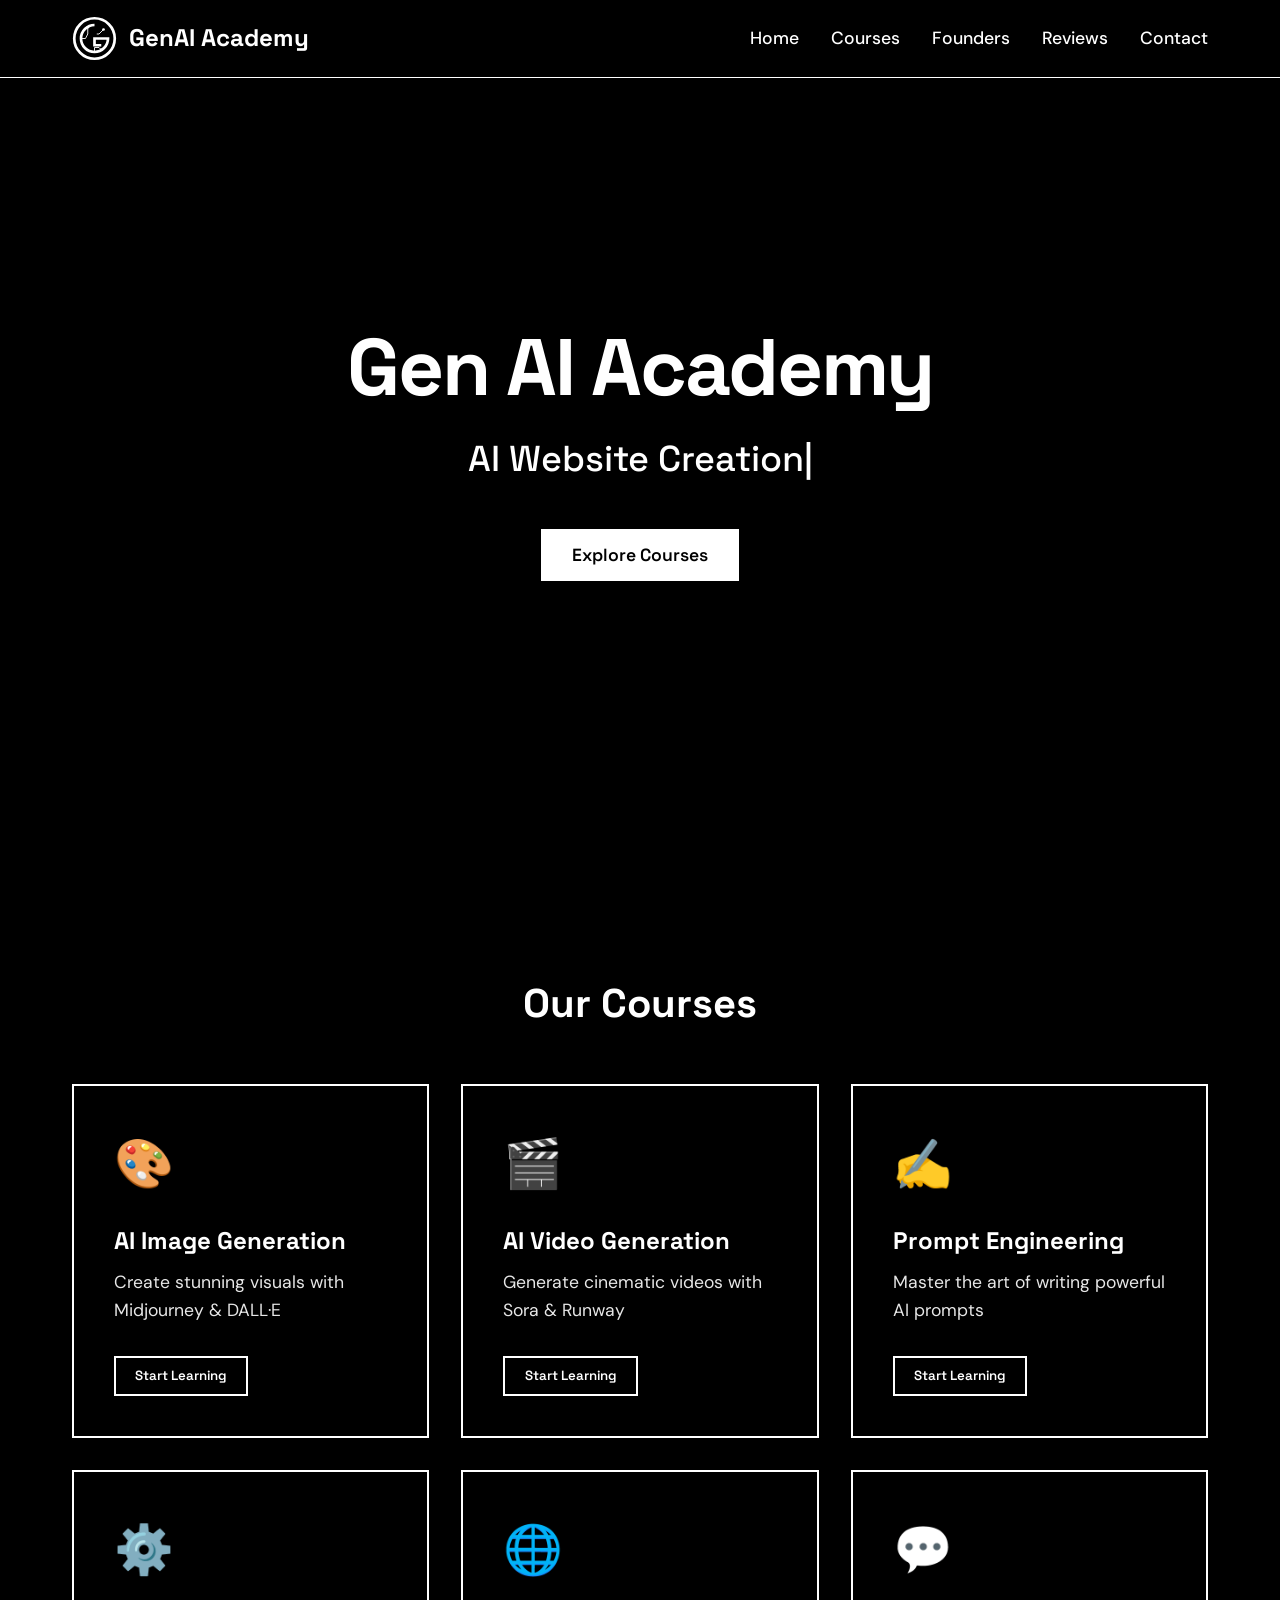
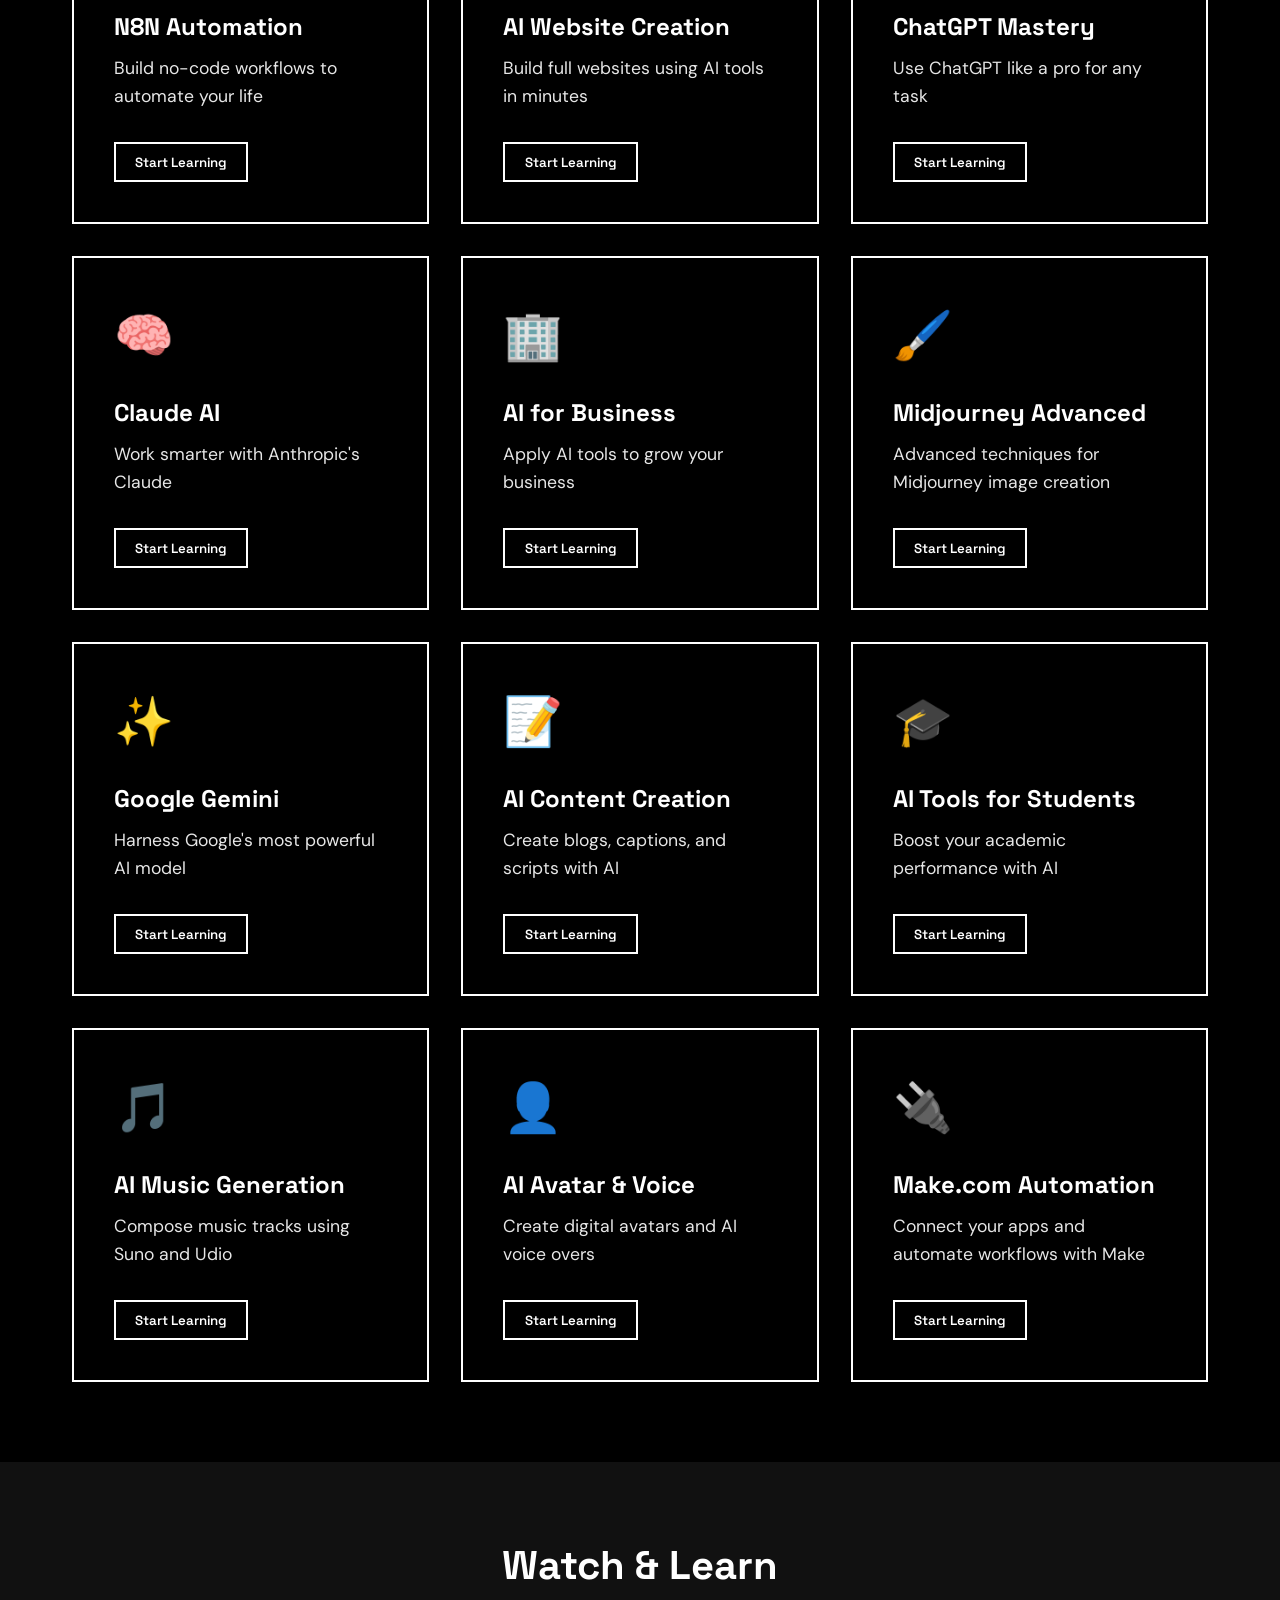
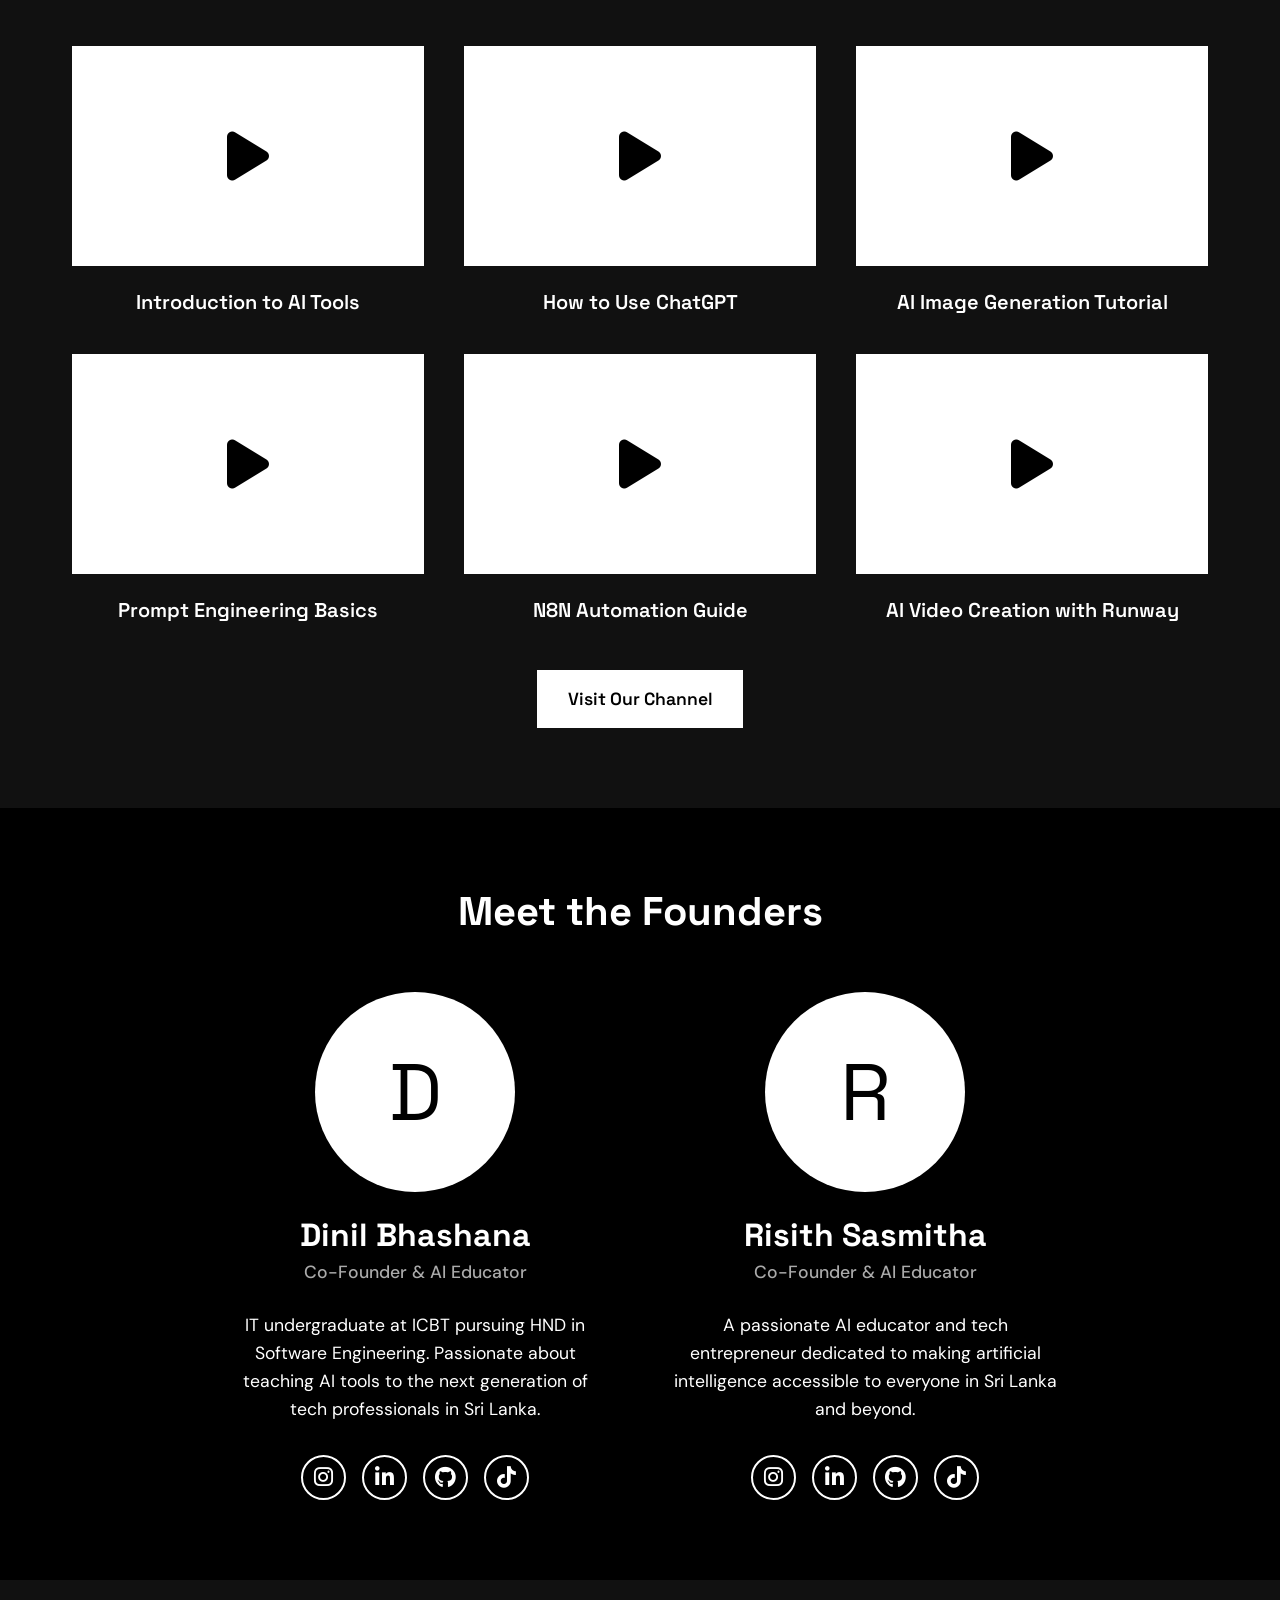
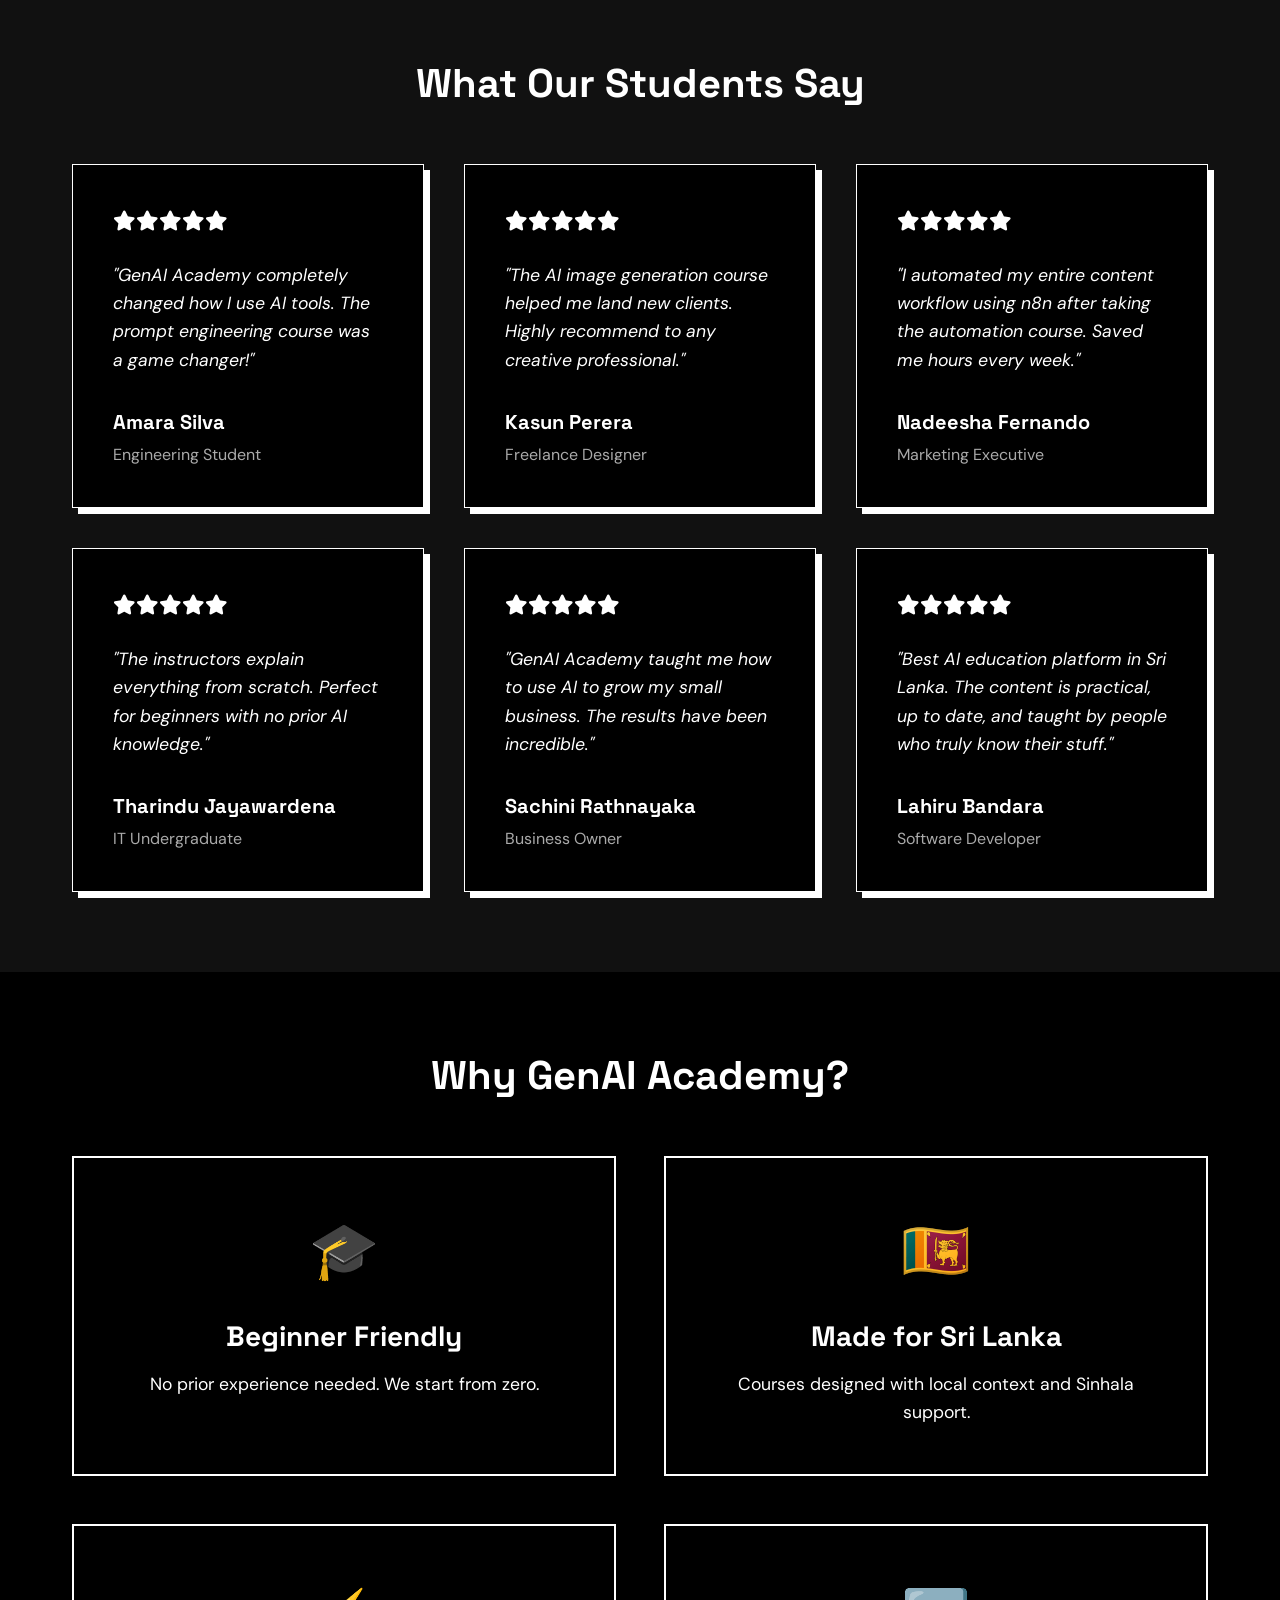
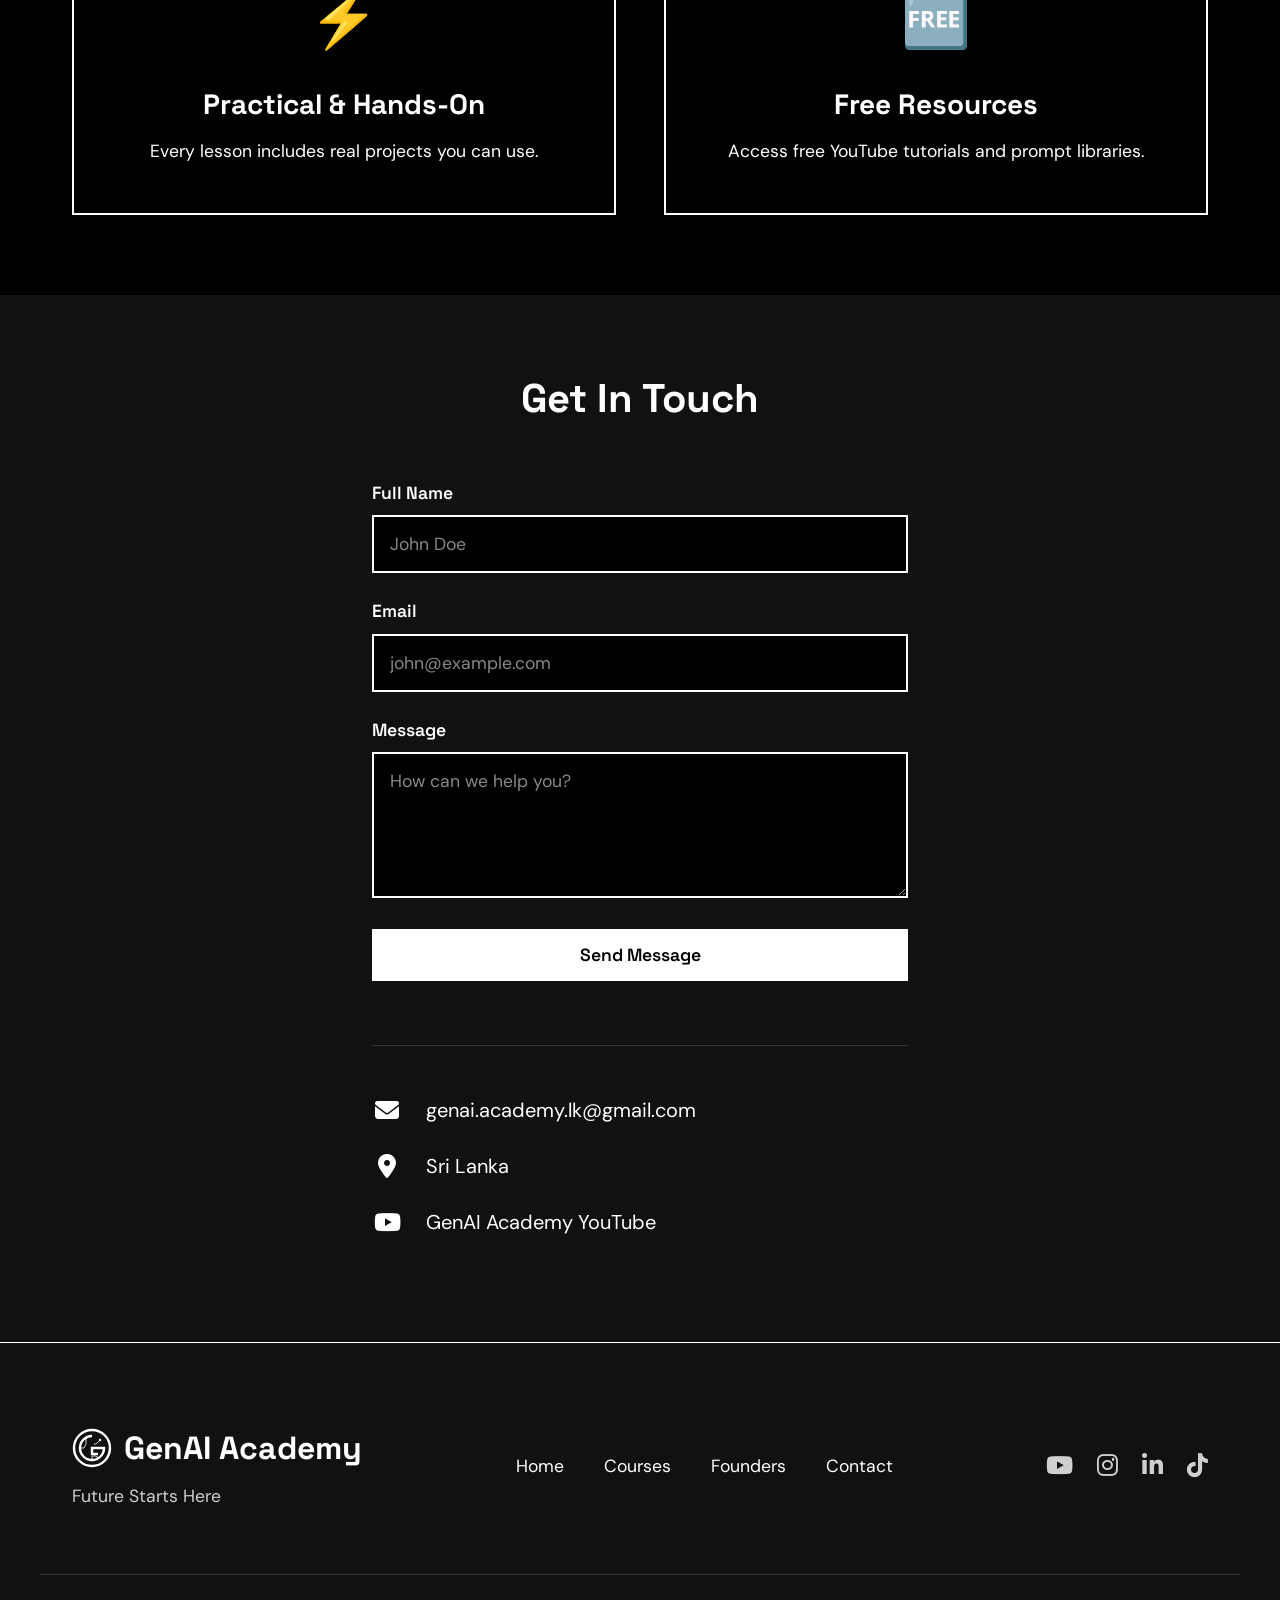
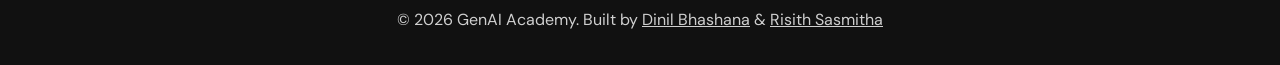
==== index.html @ d8a52e62 "Add files via upload" ====
<!DOCTYPE html>
<html lang="en">
<head>
    <meta charset="UTF-8">
    <meta name="viewport" content="width=device-width, initial-scale=1.0">
    <title>GenAI Academy | Future Starts Here</title>
    <meta name="description" content="Master AI tools, prompt engineering, and automations at GenAI Academy.">
    <!-- Google Fonts -->
    <link rel="preconnect" href="https://fonts.googleapis.com">
    <link rel="preconnect" href="https://fonts.gstatic.com" crossorigin>
    <link href="https://fonts.googleapis.com/css2?family=DM+Sans:wght@400;500;700&family=Space+Grotesk:wght@500;700&display=swap" rel="stylesheet">
    <!-- Font Awesome -->
    <link rel="stylesheet" href="https://cdnjs.cloudflare.com/ajax/libs/font-awesome/6.4.0/css/all.min.css">
    <!-- Custom CSS -->
    <link rel="stylesheet" href="style.css">
</head>
<body>

    <!-- NAVBAR -->
    <nav class="navbar" id="navbar">
        <div class="nav-container">
            <a href="#" class="logo">
                <svg viewBox="0 0 100 100" class="logo-svg" xmlns="http://www.w3.org/2000/svg">
                    <circle cx="50" cy="50" r="45" fill="none" stroke="#fff" stroke-width="6"/>
                    <path d="M 50 20 A 30 30 0 1 0 80 50 H 50 V 65 H 65" fill="none" stroke="#fff" stroke-width="6"/>
                    <!-- Circuit lines -->
                    <path d="M 20 50 L 30 50 L 35 40 V 25" fill="none" stroke="#fff" stroke-width="2"/>
                    <circle cx="35" cy="25" r="3" fill="#fff"/>
                    <path d="M 50 80 V 70 L 60 70 L 65 75" fill="none" stroke="#fff" stroke-width="2"/>
                    <circle cx="65" cy="75" r="3" fill="#fff"/>
                    <path d="M 70 30 L 60 40 H 55" fill="none" stroke="#fff" stroke-width="2"/>
                    <circle cx="70" cy="30" r="3" fill="#fff"/>
                </svg>
                <div class="logo-text">GenAI Academy</div>
            </a>
            <ul class="nav-links">
                <li><a href="#home">Home</a></li>
                <li><a href="#courses">Courses</a></li>
                <li><a href="#founders">Founders</a></li>
                <li><a href="#reviews">Reviews</a></li>
                <li><a href="#contact">Contact</a></li>
            </ul>
            <div class="mobile-menu-btn">
                <i class="fas fa-bars"></i>
            </div>
        </div>
    </nav>

    <!-- HERO SECTION -->
    <section class="hero fade-in-section" id="home">
        <div class="hero-content">
            <h1 class="hero-title">Gen AI Academy</h1>
            <div class="typewriter-container">
                <span id="typewriter" class="typewriter"></span><span class="cursor">|</span>
            </div>
            <button class="btn btn-primary" onclick="document.getElementById('courses').scrollIntoView({behavior: 'smooth'})">Explore Courses</button>
        </div>
    </section>

    <!-- COURSES SECTION -->
    <section class="courses py-16 fade-in-section" id="courses">
        <div class="container">
            <h2 class="section-title">Our Courses</h2>
            <div class="course-grid">
                <!-- 15 course cards -->
                <div class="card course-card">
                    <div class="card-icon">🎨</div>
                    <h3>AI Image Generation</h3>
                    <p>Create stunning visuals with Midjourney & DALL·E</p>
                    <button class="btn-outline">Start Learning</button>
                </div>
                <div class="card course-card">
                    <div class="card-icon">🎬</div>
                    <h3>AI Video Generation</h3>
                    <p>Generate cinematic videos with Sora & Runway</p>
                    <button class="btn-outline">Start Learning</button>
                </div>
                <div class="card course-card">
                    <div class="card-icon">✍️</div>
                    <h3>Prompt Engineering</h3>
                    <p>Master the art of writing powerful AI prompts</p>
                    <button class="btn-outline">Start Learning</button>
                </div>
                <div class="card course-card">
                    <div class="card-icon">⚙️</div>
                    <h3>N8N Automation</h3>
                    <p>Build no-code workflows to automate your life</p>
                    <button class="btn-outline">Start Learning</button>
                </div>
                <div class="card course-card">
                    <div class="card-icon">🌐</div>
                    <h3>AI Website Creation</h3>
                    <p>Build full websites using AI tools in minutes</p>
                    <button class="btn-outline">Start Learning</button>
                </div>
                <div class="card course-card">
                    <div class="card-icon">💬</div>
                    <h3>ChatGPT Mastery</h3>
                    <p>Use ChatGPT like a pro for any task</p>
                    <button class="btn-outline">Start Learning</button>
                </div>
                <div class="card course-card">
                    <div class="card-icon">🧠</div>
                    <h3>Claude AI</h3>
                    <p>Work smarter with Anthropic's Claude</p>
                    <button class="btn-outline">Start Learning</button>
                </div>
                <div class="card course-card">
                    <div class="card-icon">🏢</div>
                    <h3>AI for Business</h3>
                    <p>Apply AI tools to grow your business</p>
                    <button class="btn-outline">Start Learning</button>
                </div>
                <div class="card course-card">
                    <div class="card-icon">🖌️</div>
                    <h3>Midjourney Advanced</h3>
                    <p>Advanced techniques for Midjourney image creation</p>
                    <button class="btn-outline">Start Learning</button>
                </div>
                <div class="card course-card">
                    <div class="card-icon">✨</div>
                    <h3>Google Gemini</h3>
                    <p>Harness Google's most powerful AI model</p>
                    <button class="btn-outline">Start Learning</button>
                </div>
                <div class="card course-card">
                    <div class="card-icon">📝</div>
                    <h3>AI Content Creation</h3>
                    <p>Create blogs, captions, and scripts with AI</p>
                    <button class="btn-outline">Start Learning</button>
                </div>
                <div class="card course-card">
                    <div class="card-icon">🎓</div>
                    <h3>AI Tools for Students</h3>
                    <p>Boost your academic performance with AI</p>
                    <button class="btn-outline">Start Learning</button>
                </div>
                <div class="card course-card">
                    <div class="card-icon">🎵</div>
                    <h3>AI Music Generation</h3>
                    <p>Compose music tracks using Suno and Udio</p>
                    <button class="btn-outline">Start Learning</button>
                </div>
                <div class="card course-card">
                    <div class="card-icon">👤</div>
                    <h3>AI Avatar & Voice</h3>
                    <p>Create digital avatars and AI voice overs</p>
                    <button class="btn-outline">Start Learning</button>
                </div>
                <div class="card course-card">
                    <div class="card-icon">🔌</div>
                    <h3>Make.com Automation</h3>
                    <p>Connect your apps and automate workflows with Make</p>
                    <button class="btn-outline">Start Learning</button>
                </div>
            </div>
        </div>
    </section>

    <!-- YOUTUBE SECTION -->
    <section class="videos py-16 bg-light fade-in-section" id="videos">
        <div class="container">
            <h2 class="section-title">Watch & Learn</h2>
            <div class="video-grid">
                <a href="https://www.youtube.com/@GenAIAcademy-q7e" target="_blank" class="video-card">
                    <div class="video-thumbnail">
                        <i class="fa-solid fa-play"></i>
                    </div>
                    <h4>Introduction to AI Tools</h4>
                </a>
                <a href="https://www.youtube.com/@GenAIAcademy-q7e" target="_blank" class="video-card">
                    <div class="video-thumbnail">
                        <i class="fa-solid fa-play"></i>
                    </div>
                    <h4>How to Use ChatGPT</h4>
                </a>
                <a href="https://www.youtube.com/@GenAIAcademy-q7e" target="_blank" class="video-card">
                    <div class="video-thumbnail">
                        <i class="fa-solid fa-play"></i>
                    </div>
                    <h4>AI Image Generation Tutorial</h4>
                </a>
                <a href="https://www.youtube.com/@GenAIAcademy-q7e" target="_blank" class="video-card">
                    <div class="video-thumbnail">
                        <i class="fa-solid fa-play"></i>
                    </div>
                    <h4>Prompt Engineering Basics</h4>
                </a>
                <a href="https://www.youtube.com/@GenAIAcademy-q7e" target="_blank" class="video-card">
                    <div class="video-thumbnail">
                        <i class="fa-solid fa-play"></i>
                    </div>
                    <h4>N8N Automation Guide</h4>
                </a>
                <a href="https://www.youtube.com/@GenAIAcademy-q7e" target="_blank" class="video-card">
                    <div class="video-thumbnail">
                        <i class="fa-solid fa-play"></i>
                    </div>
                    <h4>AI Video Creation with Runway</h4>
                </a>
            </div>
            <div class="text-center mt-12">
                <a href="https://www.youtube.com/@GenAIAcademy-q7e" target="_blank" class="btn btn-primary">Visit Our Channel</a>
            </div>
        </div>
    </section>

    <!-- FOUNDERS SECTION -->
    <section class="founders py-16 fade-in-section" id="founders">
        <div class="container founders-container">
            <h2 class="section-title">Meet the Founders</h2>
            <div class="founders-grid">
                <!-- Founder 1 -->
                <div class="founder-card">
                    <div class="founder-photo">D</div>
                    <h3 class="founder-name">Dinil Bhashana</h3>
                    <div class="founder-role">Co-Founder & AI Educator</div>
                    <p class="founder-bio">IT undergraduate at ICBT pursuing HND in Software Engineering. Passionate about teaching AI tools to the next generation of tech professionals in Sri Lanka.</p>
                    <div class="social-links">
                        <a href="https://www.instagram.com/" target="_blank"><i class="fab fa-instagram"></i></a>
                        <a href="https://www.linkedin.com/in/dinil-bhashana/" target="_blank"><i class="fab fa-linkedin-in"></i></a>
                        <a href="https://github.com/dinil2" target="_blank"><i class="fab fa-github"></i></a>
                        <a href="https://www.tiktok.com/" target="_blank"><i class="fab fa-tiktok"></i></a>
                    </div>
                </div>
                <!-- Founder 2 -->
                <div class="founder-card">
                    <div class="founder-photo">R</div>
                    <h3 class="founder-name">Risith Sasmitha</h3>
                    <div class="founder-role">Co-Founder & AI Educator</div>
                    <p class="founder-bio">A passionate AI educator and tech entrepreneur dedicated to making artificial intelligence accessible to everyone in Sri Lanka and beyond.</p>
                    <div class="social-links">
                        <a href="https://www.instagram.com/" target="_blank"><i class="fab fa-instagram"></i></a>
                        <a href="https://www.linkedin.com/in/risith-sasmitha/" target="_blank"><i class="fab fa-linkedin-in"></i></a>
                        <a href="https://github.com/" target="_blank"><i class="fab fa-github"></i></a>
                        <a href="https://www.tiktok.com/" target="_blank"><i class="fab fa-tiktok"></i></a>
                    </div>
                </div>
            </div>
        </div>
    </section>

    <!-- REVIEWS SECTION -->
    <section class="reviews py-16 bg-light fade-in-section" id="reviews">
        <div class="container">
            <h2 class="section-title">What Our Students Say</h2>
            <div class="reviews-grid">
                <div class="review-card">
                    <div class="stars">
                        <i class="fa-solid fa-star"></i><i class="fa-solid fa-star"></i><i class="fa-solid fa-star"></i><i class="fa-solid fa-star"></i><i class="fa-solid fa-star"></i>
                    </div>
                    <p class="review-text">"GenAI Academy completely changed how I use AI tools. The prompt engineering course was a game changer!"</p>
                    <div class="reviewer-info">
                        <strong class="reviewer-name">Amara Silva</strong>
                        <span class="reviewer-role">Engineering Student</span>
                    </div>
                </div>
                <div class="review-card">
                    <div class="stars">
                        <i class="fa-solid fa-star"></i><i class="fa-solid fa-star"></i><i class="fa-solid fa-star"></i><i class="fa-solid fa-star"></i><i class="fa-solid fa-star"></i>
                    </div>
                    <p class="review-text">"The AI image generation course helped me land new clients. Highly recommend to any creative professional."</p>
                    <div class="reviewer-info">
                        <strong class="reviewer-name">Kasun Perera</strong>
                        <span class="reviewer-role">Freelance Designer</span>
                    </div>
                </div>
                <div class="review-card">
                    <div class="stars">
                        <i class="fa-solid fa-star"></i><i class="fa-solid fa-star"></i><i class="fa-solid fa-star"></i><i class="fa-solid fa-star"></i><i class="fa-solid fa-star"></i>
                    </div>
                    <p class="review-text">"I automated my entire content workflow using n8n after taking the automation course. Saved me hours every week."</p>
                    <div class="reviewer-info">
                        <strong class="reviewer-name">Nadeesha Fernando</strong>
                        <span class="reviewer-role">Marketing Executive</span>
                    </div>
                </div>
                <div class="review-card">
                    <div class="stars">
                        <i class="fa-solid fa-star"></i><i class="fa-solid fa-star"></i><i class="fa-solid fa-star"></i><i class="fa-solid fa-star"></i><i class="fa-solid fa-star"></i>
                    </div>
                    <p class="review-text">"The instructors explain everything from scratch. Perfect for beginners with no prior AI knowledge."</p>
                    <div class="reviewer-info">
                        <strong class="reviewer-name">Tharindu Jayawardena</strong>
                        <span class="reviewer-role">IT Undergraduate</span>
                    </div>
                </div>
                <div class="review-card">
                    <div class="stars">
                        <i class="fa-solid fa-star"></i><i class="fa-solid fa-star"></i><i class="fa-solid fa-star"></i><i class="fa-solid fa-star"></i><i class="fa-solid fa-star"></i>
                    </div>
                    <p class="review-text">"GenAI Academy taught me how to use AI to grow my small business. The results have been incredible."</p>
                    <div class="reviewer-info">
                        <strong class="reviewer-name">Sachini Rathnayaka</strong>
                        <span class="reviewer-role">Business Owner</span>
                    </div>
                </div>
                <div class="review-card">
                    <div class="stars">
                        <i class="fa-solid fa-star"></i><i class="fa-solid fa-star"></i><i class="fa-solid fa-star"></i><i class="fa-solid fa-star"></i><i class="fa-solid fa-star"></i>
                    </div>
                    <p class="review-text">"Best AI education platform in Sri Lanka. The content is practical, up to date, and taught by people who truly know their stuff."</p>
                    <div class="reviewer-info">
                        <strong class="reviewer-name">Lahiru Bandara</strong>
                        <span class="reviewer-role">Software Developer</span>
                    </div>
                </div>
            </div>
        </div>
    </section>

    <!-- WHY CHOOSE US -->
    <section class="why-us py-16 fade-in-section" id="why-us">
        <div class="container">
            <h2 class="section-title">Why GenAI Academy?</h2>
            <div class="features-grid">
                <div class="feature-box">
                    <div class="feature-icon">🎓</div>
                    <h3 class="feature-title">Beginner Friendly</h3>
                    <p>No prior experience needed. We start from zero.</p>
                </div>
                <div class="feature-box">
                    <div class="feature-icon">🇱🇰</div>
                    <h3 class="feature-title">Made for Sri Lanka</h3>
                    <p>Courses designed with local context and Sinhala support.</p>
                </div>
                <div class="feature-box">
                    <div class="feature-icon">⚡</div>
                    <h3 class="feature-title">Practical & Hands-On</h3>
                    <p>Every lesson includes real projects you can use.</p>
                </div>
                <div class="feature-box">
                    <div class="feature-icon">🆓</div>
                    <h3 class="feature-title">Free Resources</h3>
                    <p>Access free YouTube tutorials and prompt libraries.</p>
                </div>
            </div>
        </div>
    </section>

    <!-- CONTACT SECTION -->
    <section class="contact py-16 bg-light fade-in-section" id="contact">
        <div class="container contact-container">
            <h2 class="section-title">Get In Touch</h2>
            <div class="contact-wrapper">
                <form id="contactForm" class="contact-form">
                    <div class="form-group">
                        <label for="name">Full Name</label>
                        <input type="text" id="name" required placeholder="John Doe">
                    </div>
                    <div class="form-group">
                        <label for="email">Email</label>
                        <input type="email" id="email" required placeholder="john@example.com">
                    </div>
                    <div class="form-group">
                        <label for="message">Message</label>
                        <textarea id="message" rows="5" required placeholder="How can we help you?"></textarea>
                    </div>
                    <button type="submit" class="btn btn-primary w-full">Send Message</button>
                    <div id="formSuccess" class="alert-success">Thank you! We'll get back to you soon.</div>
                </form>
                <div class="contact-info">
                    <div class="info-item">
                        <i class="fa-solid fa-envelope"></i>
                        <span>genai.academy.lk@gmail.com</span>
                    </div>
                    <div class="info-item">
                        <i class="fa-solid fa-location-dot"></i>
                        <span>Sri Lanka</span>
                    </div>
                    <div class="info-item">
                        <i class="fa-brands fa-youtube"></i>
                        <a href="https://www.youtube.com/@GenAIAcademy-q7e" target="_blank">GenAI Academy YouTube</a>
                    </div>
                </div>
            </div>
        </div>
    </section>

    <!-- FOOTER -->
    <footer class="footer">
        <div class="container footer-container">
            <div class="footer-left">
                <div class="footer-logo">
                    <svg viewBox="0 0 100 100" class="logo-svg-footer" xmlns="http://www.w3.org/2000/svg">
                        <circle cx="50" cy="50" r="45" fill="none" stroke="#fff" stroke-width="6"/>
                        <path d="M 50 20 A 30 30 0 1 0 80 50 H 50 V 65 H 65" fill="none" stroke="#fff" stroke-width="6"/>
                        <!-- Circuit lines -->
                        <path d="M 20 50 L 30 50 L 35 40 V 25" fill="none" stroke="#fff" stroke-width="2"/>
                        <circle cx="35" cy="25" r="3" fill="#fff"/>
                        <path d="M 50 80 V 70 L 60 70 L 65 75" fill="none" stroke="#fff" stroke-width="2"/>
                        <circle cx="65" cy="75" r="3" fill="#fff"/>
                        <path d="M 70 30 L 60 40 H 55" fill="none" stroke="#fff" stroke-width="2"/>
                        <circle cx="70" cy="30" r="3" fill="#fff"/>
                    </svg>
                    <span>GenAI Academy</span>
                </div>
                <p class="tagline">Future Starts Here</p>
            </div>
            
            <div class="footer-center">
                <ul class="footer-links">
                    <li><a href="#home">Home</a></li>
                    <li><a href="#courses">Courses</a></li>
                    <li><a href="#founders">Founders</a></li>
                    <li><a href="#contact">Contact</a></li>
                </ul>
            </div>
            
            <div class="footer-right">
                <div class="social-links-footer">
                    <a href="https://www.youtube.com/@GenAIAcademy-q7e" target="_blank"><i class="fab fa-youtube"></i></a>
                    <a href="https://www.instagram.com/" target="_blank"><i class="fab fa-instagram"></i></a>
                    <a href="https://www.linkedin.com/in/dinil-bhashana/" target="_blank"><i class="fab fa-linkedin-in"></i></a>
                    <a href="https://www.tiktok.com/" target="_blank"><i class="fab fa-tiktok"></i></a>
                </div>
            </div>
        </div>
        <div class="footer-bottom">
            <p>© 2026 GenAI Academy. Built by <a href="https://www.linkedin.com/in/dinil-bhashana/" target="_blank" style="color:white; text-decoration:underline;">Dinil Bhashana</a> & <a href="https://www.linkedin.com/in/risith-sasmitha/" target="_blank" style="color:white; text-decoration:underline;">Risith Sasmitha</a></p>
        </div>
    </footer>

    <!-- Scripts -->
    <script src="script.js"></script>
</body>
</html>
---- style.css ----
/* Custom properties */
:root {
    --text-main: #ffffff;
    --bg-main: #000000;
    --bg-alt: #111111;
    --border-color: #ffffff;
    --font-heading: 'Space Grotesk', sans-serif;
    --font-body: 'DM Sans', sans-serif;
    --transition: 0.3s ease;
}

/* Base styles */
* {
    margin: 0;
    padding: 0;
    box-sizing: border-box;
    scroll-behavior: smooth;
}

body {
    font-family: var(--font-body);
    background-color: var(--bg-main);
    color: var(--text-main);
    line-height: 1.6;
    overflow-x: hidden;
}

h1, h2, h3, h4, h5, h6 {
    font-family: var(--font-heading);
    font-weight: 700;
    line-height: 1.2;
}

a {
    text-decoration: none;
    color: inherit;
    transition: var(--transition);
}

ul {
    list-style: none;
}

/* Layout Utilities */
.container {
    max-width: 1200px;
    margin: 0 auto;
    padding: 0 2rem;
}

.py-16 {
    padding-top: 5rem;
    padding-bottom: 5rem;
}

.bg-light {
    background-color: var(--bg-alt);
}

.text-center {
    text-align: center;
}

.mt-12 {
    margin-top: 3rem;
}

.w-full {
    width: 100%;
}

.section-title {
    font-size: 2.5rem;
    text-align: center;
    margin-bottom: 3.5rem;
}

/* Buttons */
.btn {
    display: inline-block;
    padding: 0.8rem 1.8rem;
    font-family: var(--font-heading);
    font-weight: 600;
    font-size: 1.1rem;
    border: none;
    cursor: pointer;
    transition: var(--transition);
    text-align: center;
}

.btn-primary {
    background-color: var(--text-main);
    color: var(--bg-main);
    border: 2px solid var(--text-main);
}

.btn-primary:hover {
    background-color: transparent;
    color: var(--text-main);
}

.btn-outline {
    background-color: transparent;
    color: var(--text-main);
    border: 2px solid var(--border-color);
    padding: 0.6rem 1.2rem;
    font-weight: 600;
    font-family: var(--font-heading);
    cursor: pointer;
    transition: var(--transition);
}

/* Navbar */
.navbar {
    position: fixed;
    top: 0;
    left: 0;
    width: 100%;
    background-color: var(--bg-main);
    border-bottom: 1px solid var(--border-color);
    z-index: 1000;
    transition: box-shadow 0.3s ease;
}

.navbar.scrolled {
    box-shadow: 0 4px 20px rgba(255,255,255,0.1);
}

.nav-container {
    max-width: 1200px;
    margin: 0 auto;
    padding: 1rem 2rem;
    display: flex;
    justify-content: space-between;
    align-items: center;
}

.logo {
    display: flex;
    align-items: center;
    gap: 0.75rem;
}

.logo-svg {
    width: 45px;
    height: 45px;
}

.logo-text {
    font-family: var(--font-heading);
    font-size: 1.5rem;
    font-weight: 700;
}

.nav-links {
    display: flex;
    gap: 2rem;
}

.nav-links a {
    font-weight: 500;
    font-size: 1.1rem;
    padding-bottom: 4px;
    border-bottom: 2px solid transparent;
}

.nav-links a:hover {
    border-bottom: 2px solid var(--border-color);
}

.mobile-menu-btn {
    display: none;
    font-size: 1.5rem;
    cursor: pointer;
}

/* Hero Section */
.hero {
    min-height: 100vh;
    display: flex;
    align-items: center;
    justify-content: center;
    text-align: center;
    padding: 0 2rem;
}

.hero-content {
    max-width: 800px;
}

.hero-title {
    font-size: 5rem;
    margin-bottom: 1rem;
    letter-spacing: -2px;
}

.typewriter-container {
    font-size: 2.25rem;
    font-family: var(--font-heading);
    font-weight: 500;
    margin-bottom: 2.5rem;
    min-height: 3.5rem; 
}

.cursor {
    animation: blink 1s infinite;
}

@keyframes blink {
    0%, 100% { opacity: 1; }
    50% { opacity: 0; }
}

/* Courses Section */
.course-grid {
    display: grid;
    grid-template-columns: repeat(3, 1fr);
    gap: 2rem;
}

.course-card {
    border: 2px solid var(--border-color);
    padding: 2.5rem;
    background-color: var(--bg-main);
    transition: var(--transition);
    display: flex;
    flex-direction: column;
    align-items: flex-start;
}

.course-card:hover {
    background-color: var(--text-main);
    color: var(--bg-main);
    transform: translateY(-5px);
}

.course-card:hover .btn-outline {
    border-color: var(--bg-main);
    color: var(--bg-main);
}

.course-card:hover .btn-outline:hover {
    background-color: var(--bg-main);
    color: var(--text-main);
}

.card-icon {
    font-size: 3rem;
    margin-bottom: 1.5rem;
}

.course-card h3 {
    font-size: 1.5rem;
    margin-bottom: 0.75rem;
}

.course-card p {
    margin-bottom: 2rem;
    flex-grow: 1;
    font-size: 1.1rem;
    opacity: 0.9;
}

/* Videos Section */
.video-grid {
    display: grid;
    grid-template-columns: repeat(3, 1fr);
    gap: 2.5rem;
}

.video-card {
    display: block;
    text-align: center;
}

.video-card:hover .video-thumbnail {
    box-shadow: 8px 8px 0 var(--border-color);
    transform: translate(-4px, -4px);
}

.video-card:hover .video-thumbnail i {
    transform: scale(1.2);
    color: #ff0000;
}

.video-thumbnail {
    background-color: var(--text-main);
    height: 220px;
    display: flex;
    align-items: center;
    justify-content: center;
    border: 2px solid var(--border-color);
    margin-bottom: 1.5rem;
    transition: var(--transition);
}

.video-thumbnail i {
    color: var(--bg-main);
    font-size: 3.5rem;
    transition: var(--transition);
}

.video-card h4 {
    font-size: 1.25rem;
    font-family: var(--font-heading);
    font-weight: 600;
}

/* Founders Section */
.founders-container {
    max-width: 900px;
}

.founders-grid {
    display: grid;
    grid-template-columns: 1fr 1fr;
    gap: 4rem;
}

.founder-card {
    text-align: center;
}

.founder-photo {
    width: 200px;
    height: 200px;
    border-radius: 50%;
    background-color: var(--text-main);
    color: var(--bg-main);
    font-size: 5rem;
    font-family: var(--font-heading);
    display: flex;
    align-items: center;
    justify-content: center;
    margin: 0 auto 1.5rem;
}

.founder-name {
    font-size: 2rem;
    margin-bottom: 0.25rem;
}

.founder-role {
    font-weight: 500;
    color: #aaa;
    margin-bottom: 1.5rem;
    font-size: 1.1rem;
}

.founder-bio {
    margin-bottom: 2rem;
    font-size: 1.1rem;
}

.social-links {
    display: flex;
    justify-content: center;
    gap: 1rem;
}

.social-links a {
    display: flex;
    align-items: center;
    justify-content: center;
    width: 45px;
    height: 45px;
    border-radius: 50%;
    background-color: transparent;
    color: var(--text-main);
    font-size: 1.35rem;
    border: 2px solid var(--border-color);
    transition: var(--transition);
}

.social-links a:hover {
    background-color: var(--text-main);
    color: var(--bg-main);
}

/* Reviews Section */
.reviews-grid {
    display: grid;
    grid-template-columns: repeat(3, 1fr);
    gap: 2.5rem;
}

.review-card {
    border: 1px solid var(--border-color);
    padding: 2.5rem;
    background-color: var(--bg-main);
    box-shadow: 6px 6px 0 var(--border-color);
    display: flex;
    flex-direction: column;
}

.stars {
    color: var(--text-main);
    margin-bottom: 1.5rem;
    font-size: 1.25rem;
}

.review-text {
    font-style: italic;
    margin-bottom: 2rem;
    flex-grow: 1;
    font-size: 1.1rem;
}

.reviewer-name {
    display: block;
    font-family: var(--font-heading);
    font-size: 1.25rem;
    margin-bottom: 0.25rem;
}

.reviewer-role {
    font-size: 1rem;
    color: #aaa;
}

/* Why Choose Us Section */
.features-grid {
    display: grid;
    grid-template-columns: repeat(2, 1fr);
    gap: 3rem;
}

.feature-box {
    border: 2px solid var(--border-color);
    padding: 3rem;
    text-align: center;
    background-color: var(--bg-main);
    transition: var(--transition);
}

.feature-box:hover {
    transform: translateY(-5px);
    box-shadow: 10px 10px 0 var(--border-color);
}

.feature-icon {
    font-size: 3.5rem;
    margin-bottom: 1.5rem;
}

.feature-title {
    font-size: 1.75rem;
    margin-bottom: 1rem;
}

.feature-box p {
    font-size: 1.1rem;
}

/* Contact Section */
.contact-container {
    max-width: 600px;
}

.form-group {
    margin-bottom: 1.5rem;
}

.form-group label {
    display: block;
    font-family: var(--font-heading);
    font-weight: 600;
    margin-bottom: 0.5rem;
    font-size: 1.1rem;
}

.form-group input,
.form-group textarea {
    width: 100%;
    padding: 1rem;
    font-family: var(--font-body);
    font-size: 1.1rem;
    border: 2px solid var(--border-color);
    background-color: var(--bg-main);
    color: var(--text-main);
    transition: var(--transition);
}

.form-group input::placeholder,
.form-group textarea::placeholder {
    color: #888;
}

.form-group input:focus,
.form-group textarea:focus {
    outline: none;
    box-shadow: 4px 4px 0 var(--border-color);
}

.alert-success {
    display: none;
    background-color: var(--text-main);
    color: var(--bg-main);
    padding: 1rem;
    margin-top: 1.5rem;
    text-align: center;
    font-weight: 500;
    font-size: 1.1rem;
}

.contact-info {
    margin-top: 4rem;
    border-top: 1px solid #333;
    padding-top: 3rem;
}

.info-item {
    display: flex;
    align-items: center;
    gap: 1.5rem;
    margin-bottom: 1.5rem;
    font-size: 1.25rem;
}

.info-item i {
    font-size: 1.5rem;
    width: 30px;
    text-align: center;
}

/* Footer Section */
.footer {
    background-color: var(--bg-alt);
    color: var(--text-main);
    padding: 5rem 2rem 2rem;
    border-top: 1px solid var(--border-color);
}

.footer-container {
    display: flex;
    justify-content: space-between;
    align-items: center;
    margin-bottom: 4rem;
    max-width: 1200px;
    margin-left: auto;
    margin-right: auto;
}

.footer-logo {
    display: flex;
    align-items: center;
    gap: 0.75rem;
    font-family: var(--font-heading);
    font-size: 2rem;
    font-weight: 700;
}

.logo-svg-footer {
    width: 40px;
    height: 40px;
}

.tagline {
    margin-top: 0.5rem;
    opacity: 0.8;
    font-size: 1.1rem;
}

.footer-links {
    display: flex;
    gap: 2.5rem;
}

.footer-links a {
    font-size: 1.1rem;
}

.social-links-footer {
    display: flex;
    gap: 1.5rem;
}

.social-links-footer a {
    color: var(--text-main);
    font-size: 1.5rem;
    opacity: 0.8;
}

.social-links-footer a:hover {
    opacity: 1;
}

.footer-bottom {
    text-align: center;
    padding-top: 2rem;
    border-top: 1px solid rgba(255,255,255,0.2);
    font-size: 1rem;
    opacity: 0.8;
    max-width: 1200px;
    margin: 0 auto;
}

.footer-bottom auto {
    color: var(--text-main);
    text-decoration: underline;
}

/* Animations */
.fade-in-section {
    opacity: 0;
    transform: translateY(30px);
    visibility: hidden;
    transition: opacity 0.8s ease-out, transform 0.8s ease-out;
    will-change: opacity, visibility;
}

.fade-in-section.is-visible {
    opacity: 1;
    transform: none;
    visibility: visible;
}

/* Responsive */
@media (max-width: 1024px) {
    .course-grid, .video-grid {
        grid-template-columns: repeat(2, 1fr);
    }
    .reviews-grid {
        grid-template-columns: repeat(2, 1fr);
    }
    .hero-title {
        font-size: 4rem;
    }
}

@media (max-width: 768px) {
    .nav-links {
        display: none; 
        position: absolute;
        top: 76px;
        left: 0;
        width: 100%;
        background: var(--bg-main);
        flex-direction: column;
        text-align: center;
        gap: 0;
        border-bottom: 2px solid var(--border-color);
    }
    .nav-links.active {
        display: flex;
    }
    .nav-links li {
        width: 100%;
    }
    .nav-links a {
        display: block;
        padding: 1.5rem;
        border-top: 1px solid var(--bg-alt);
        font-size: 1.25rem;
    }
    .nav-links a:hover {
        border-bottom: none;
        background-color: var(--bg-alt);
    }
    .mobile-menu-btn {
        display: block;
    }
    
    .hero-title {
        font-size: 3rem;
    }
    .typewriter-container {
        font-size: 1.5rem;
    }
    .course-grid, .video-grid, .features-grid, .reviews-grid, .founders-grid {
        grid-template-columns: 1fr;
    }
    .footer-container {
        flex-direction: column;
        gap: 3rem;
        text-align: center;
    }
    .footer-links {
        flex-direction: column;
        gap: 1.5rem;
    }
}
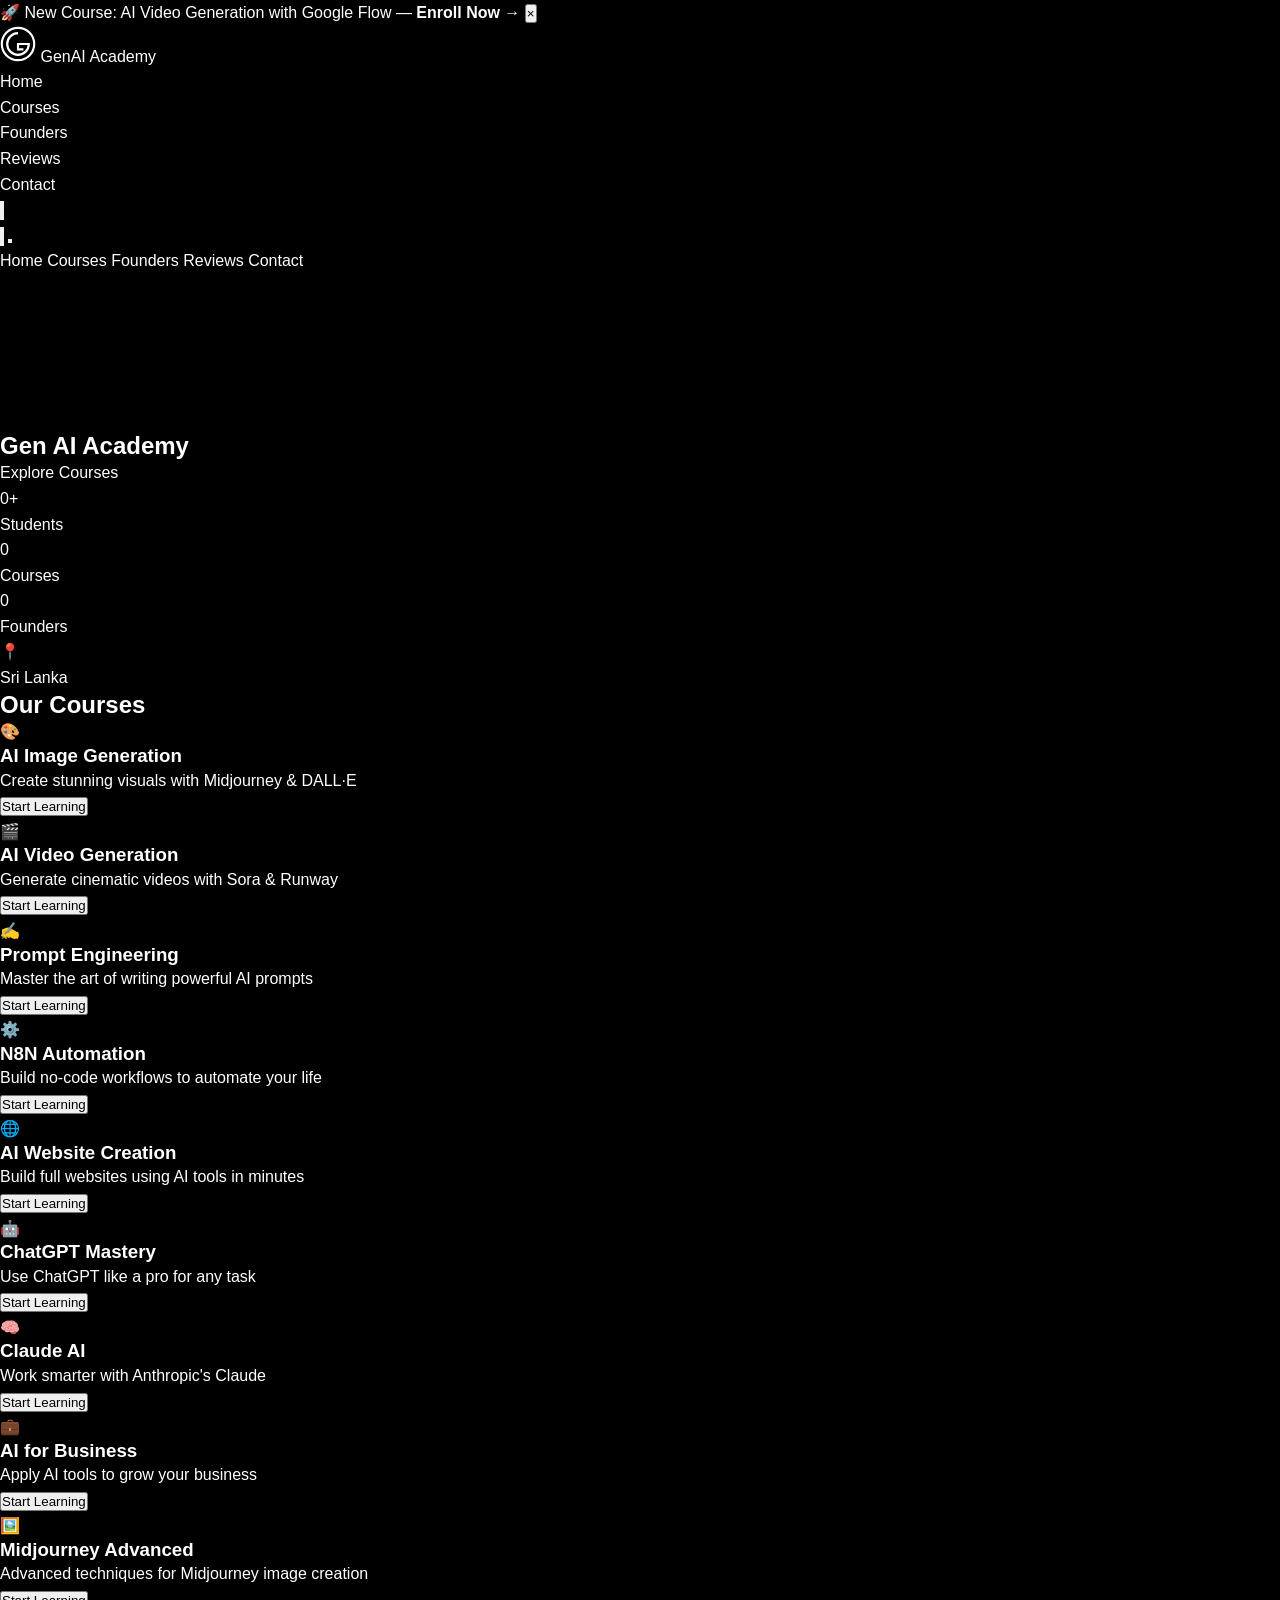
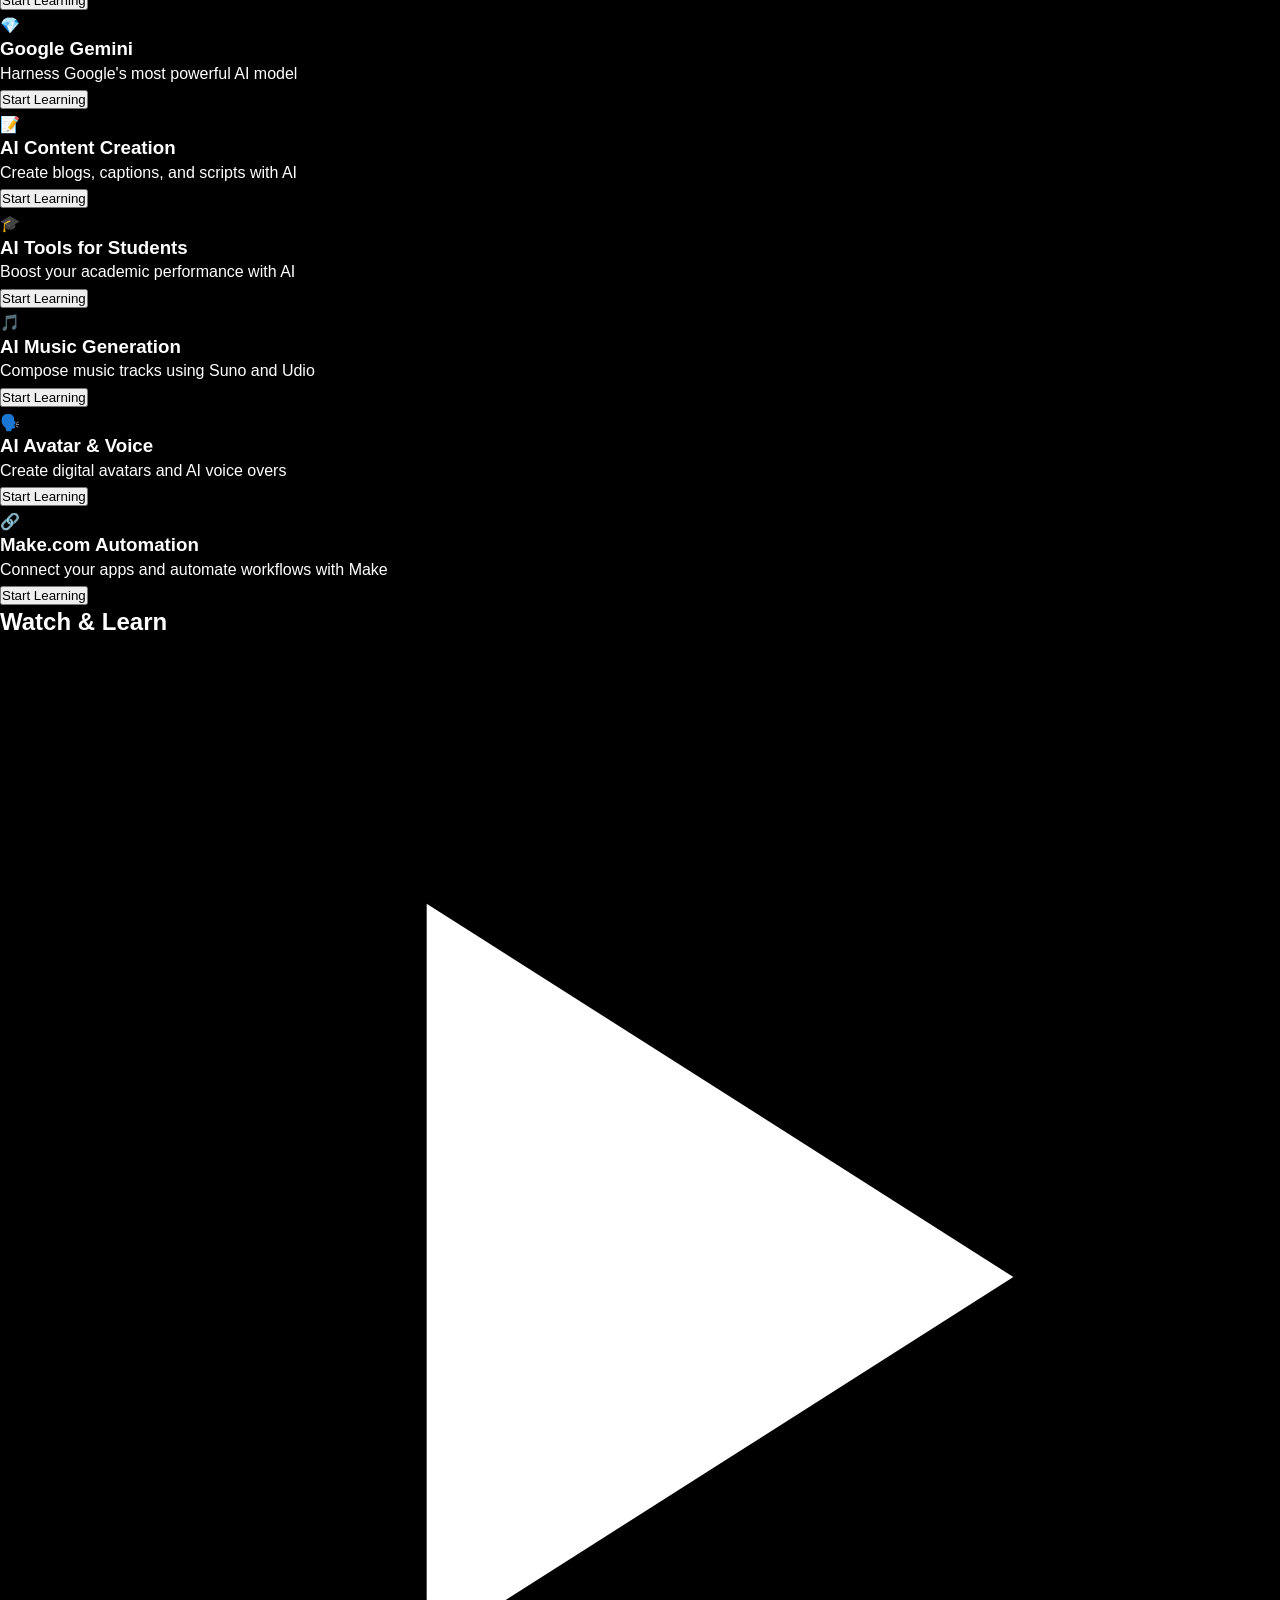
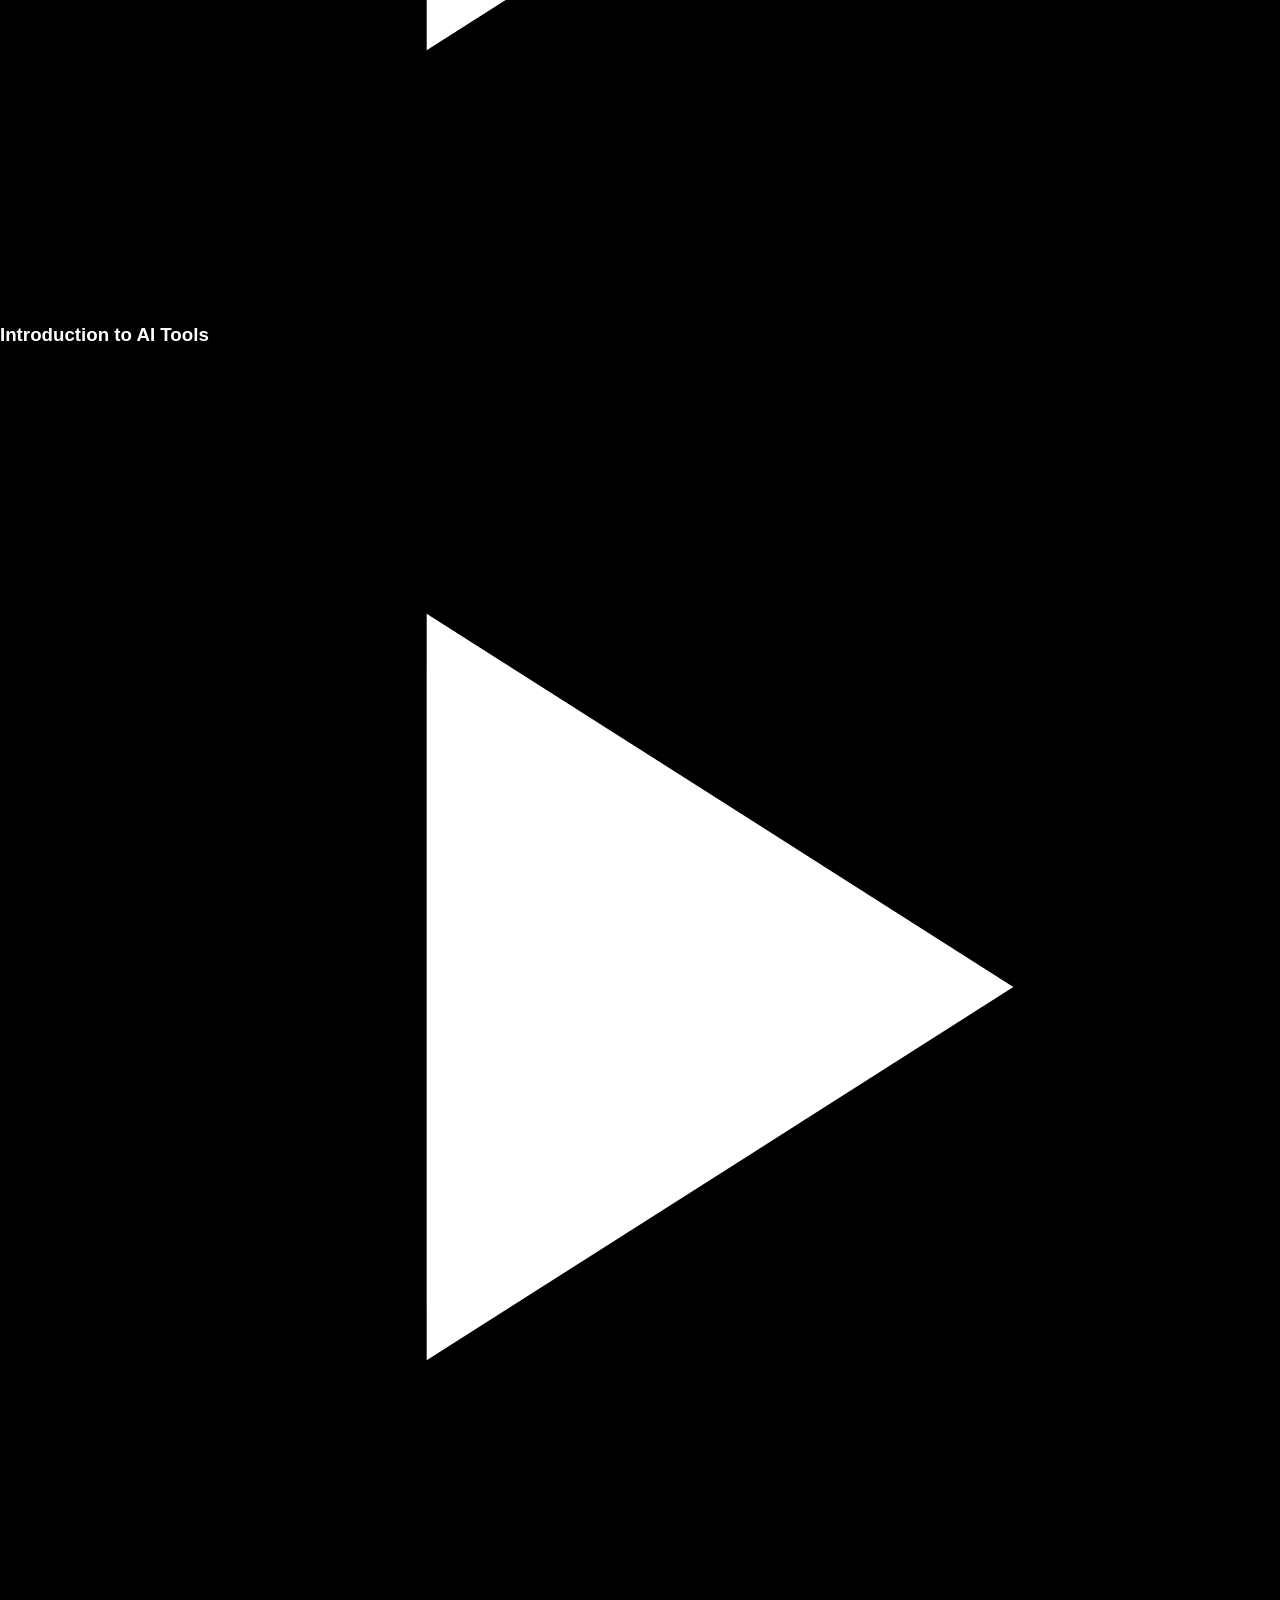
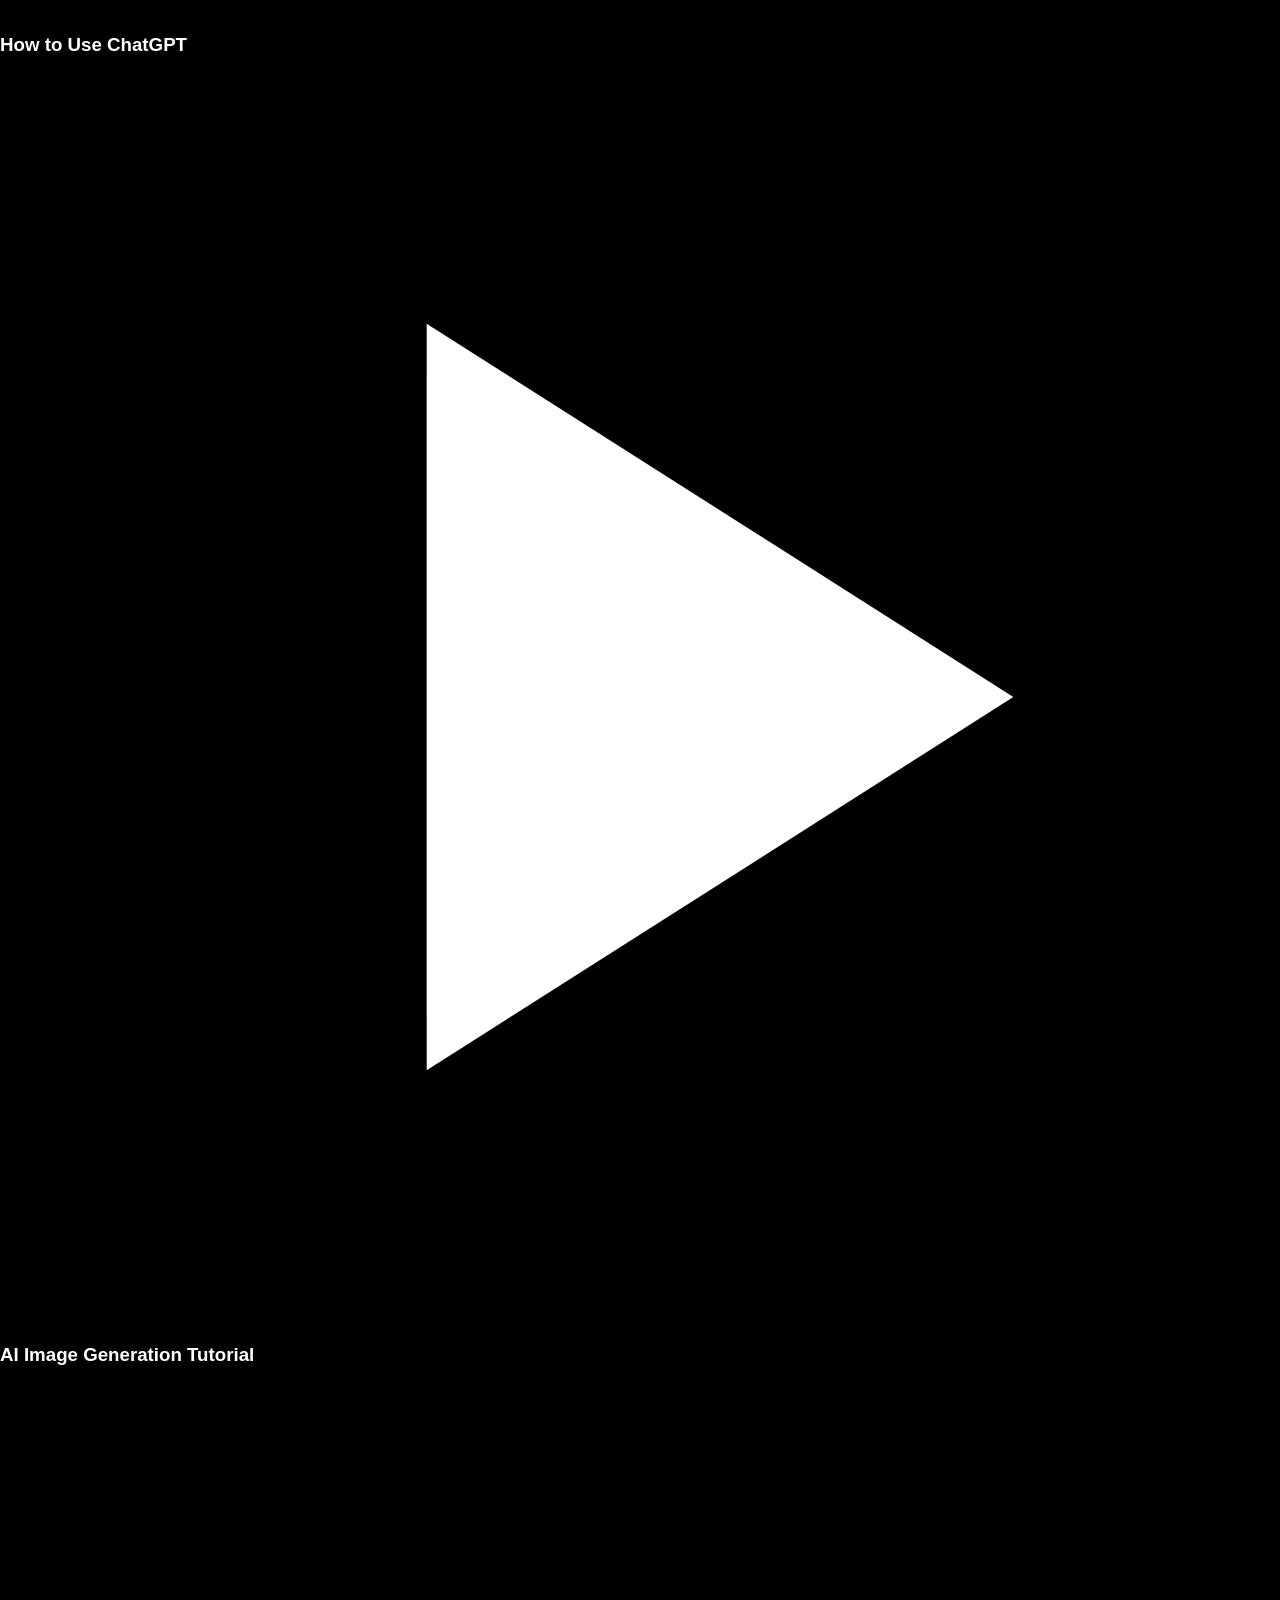
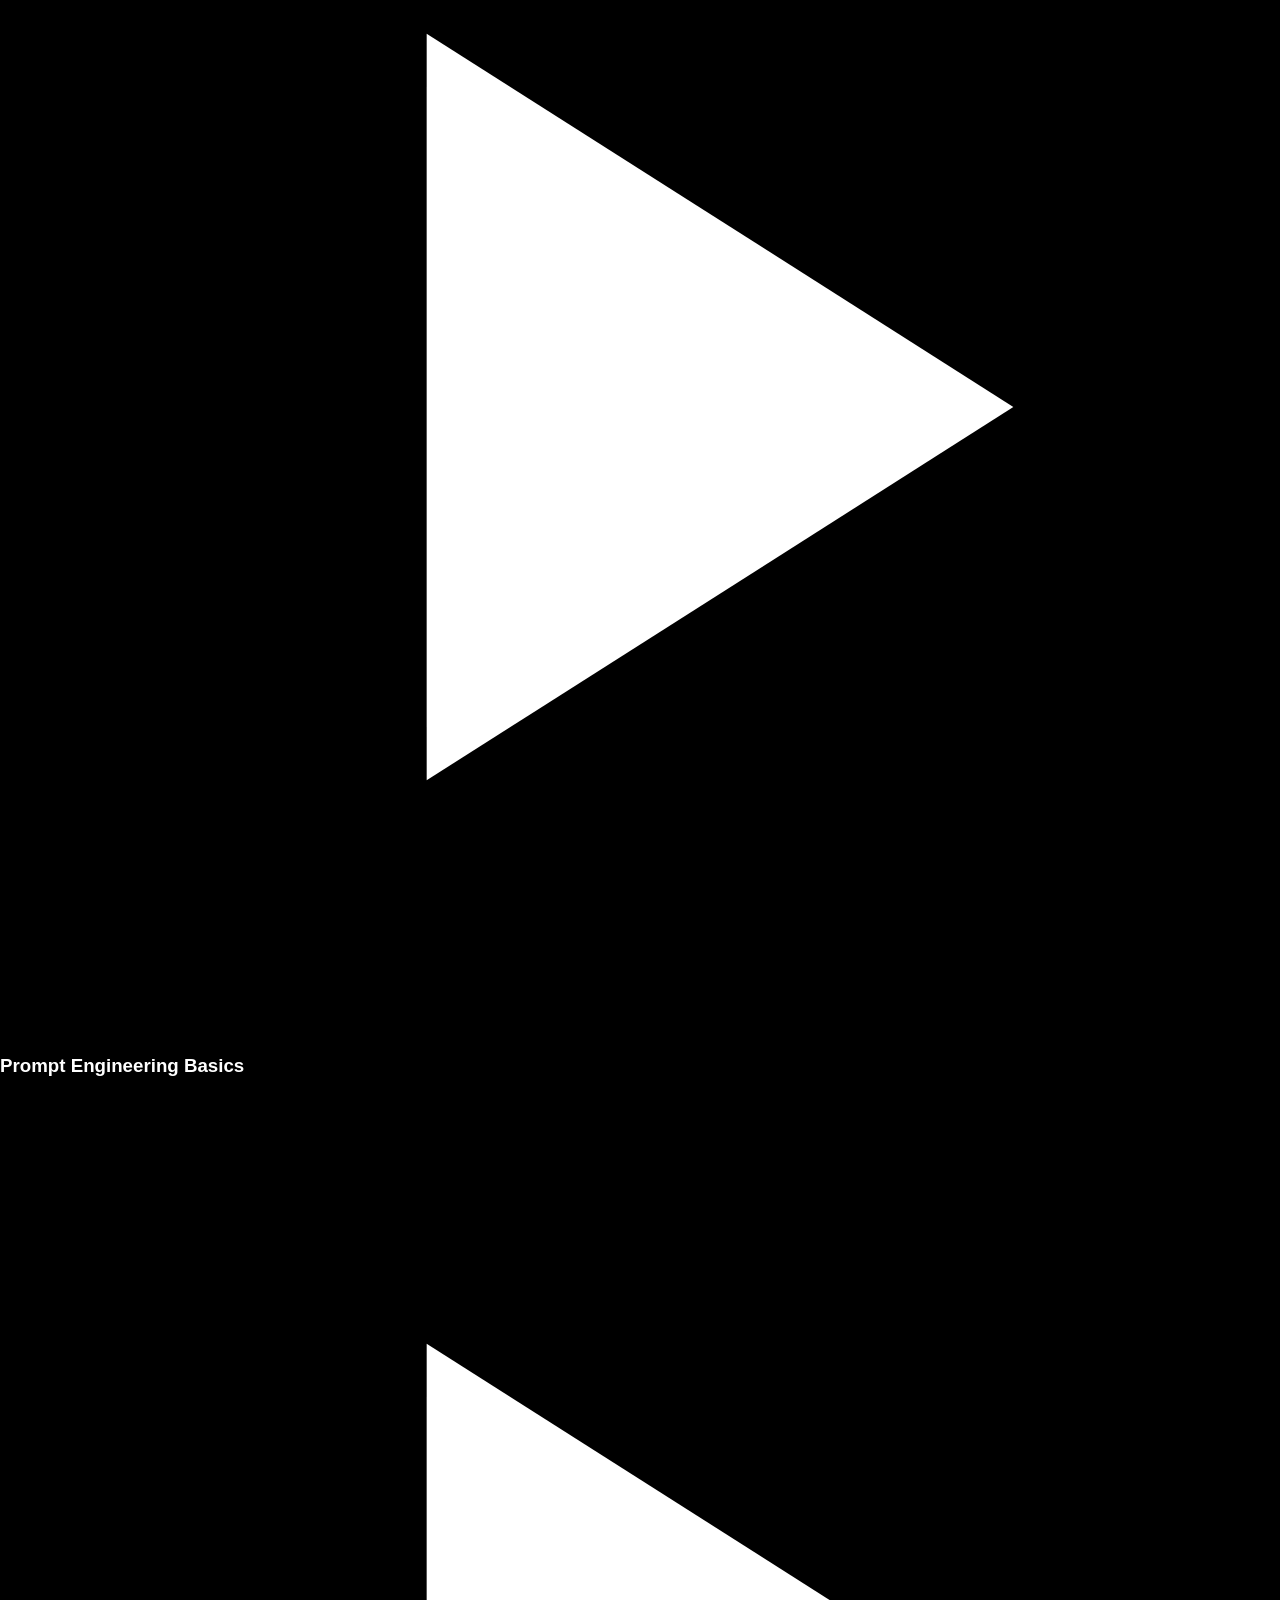
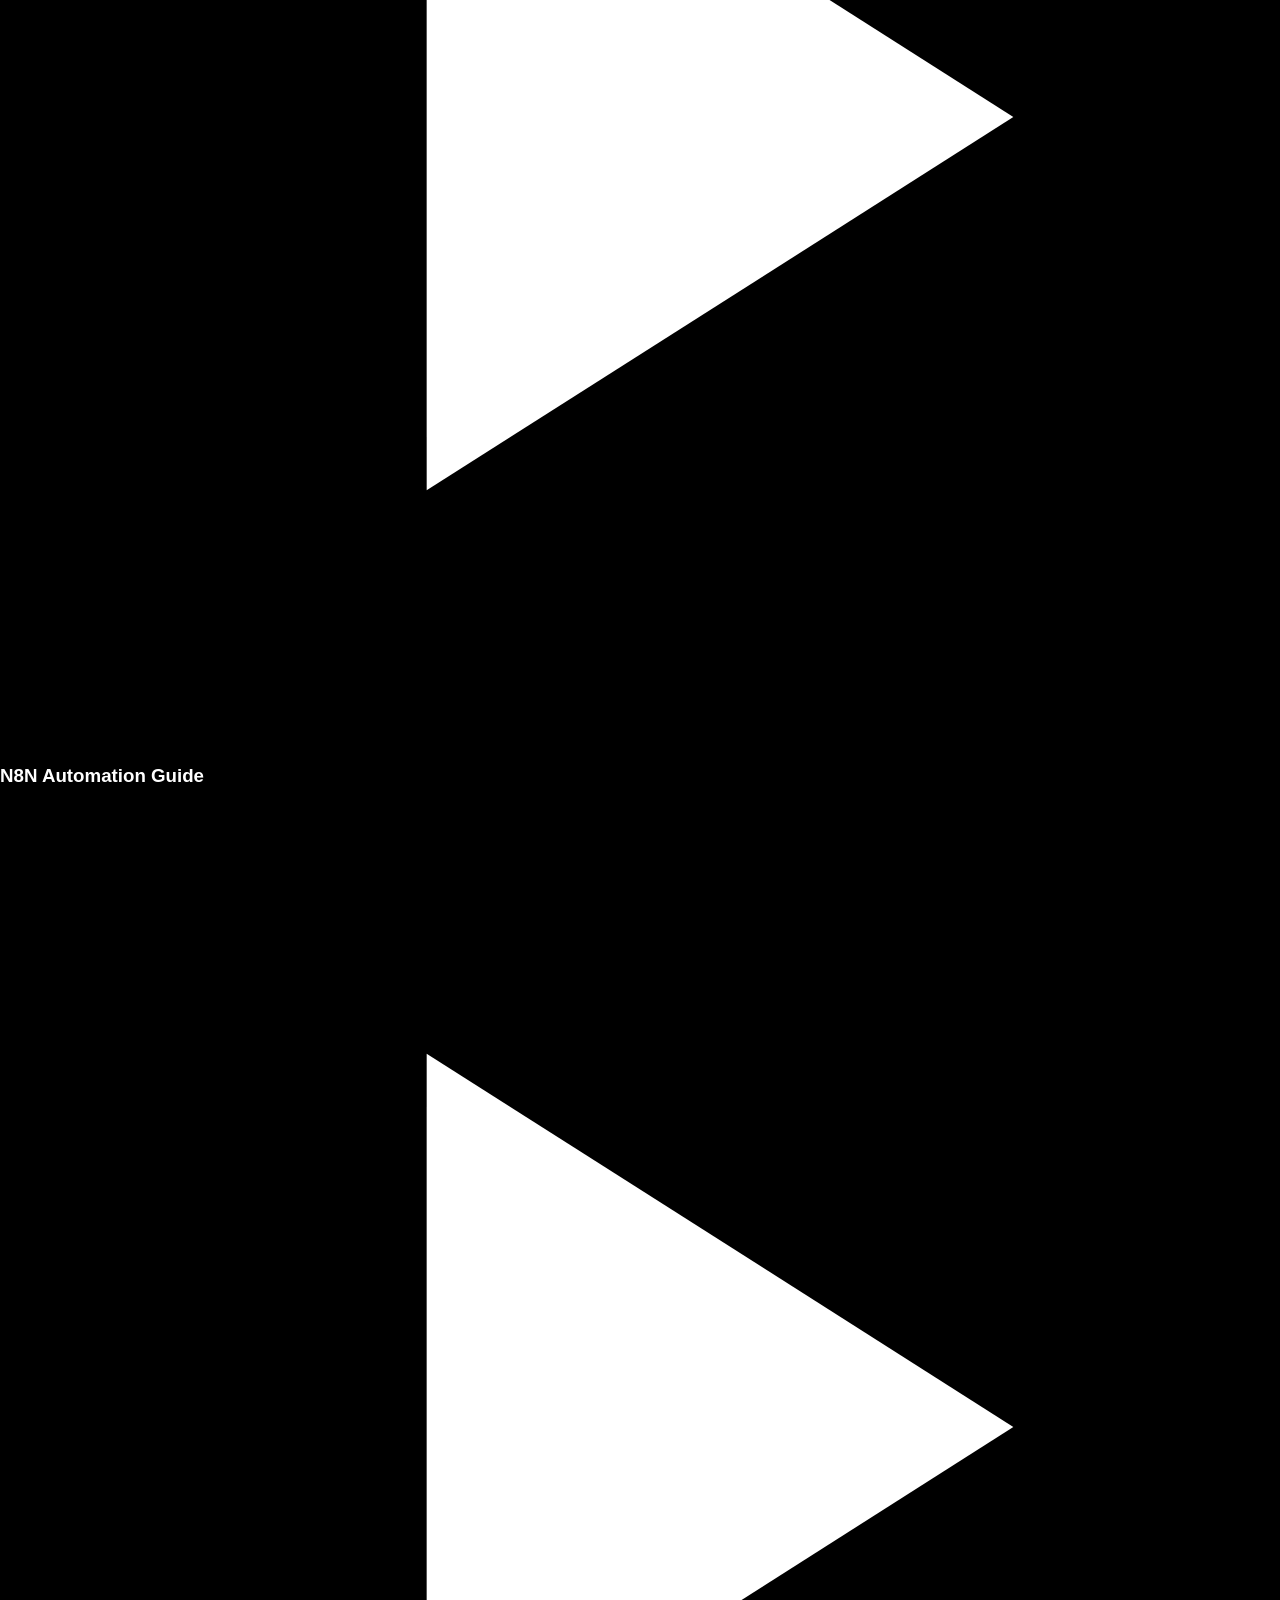
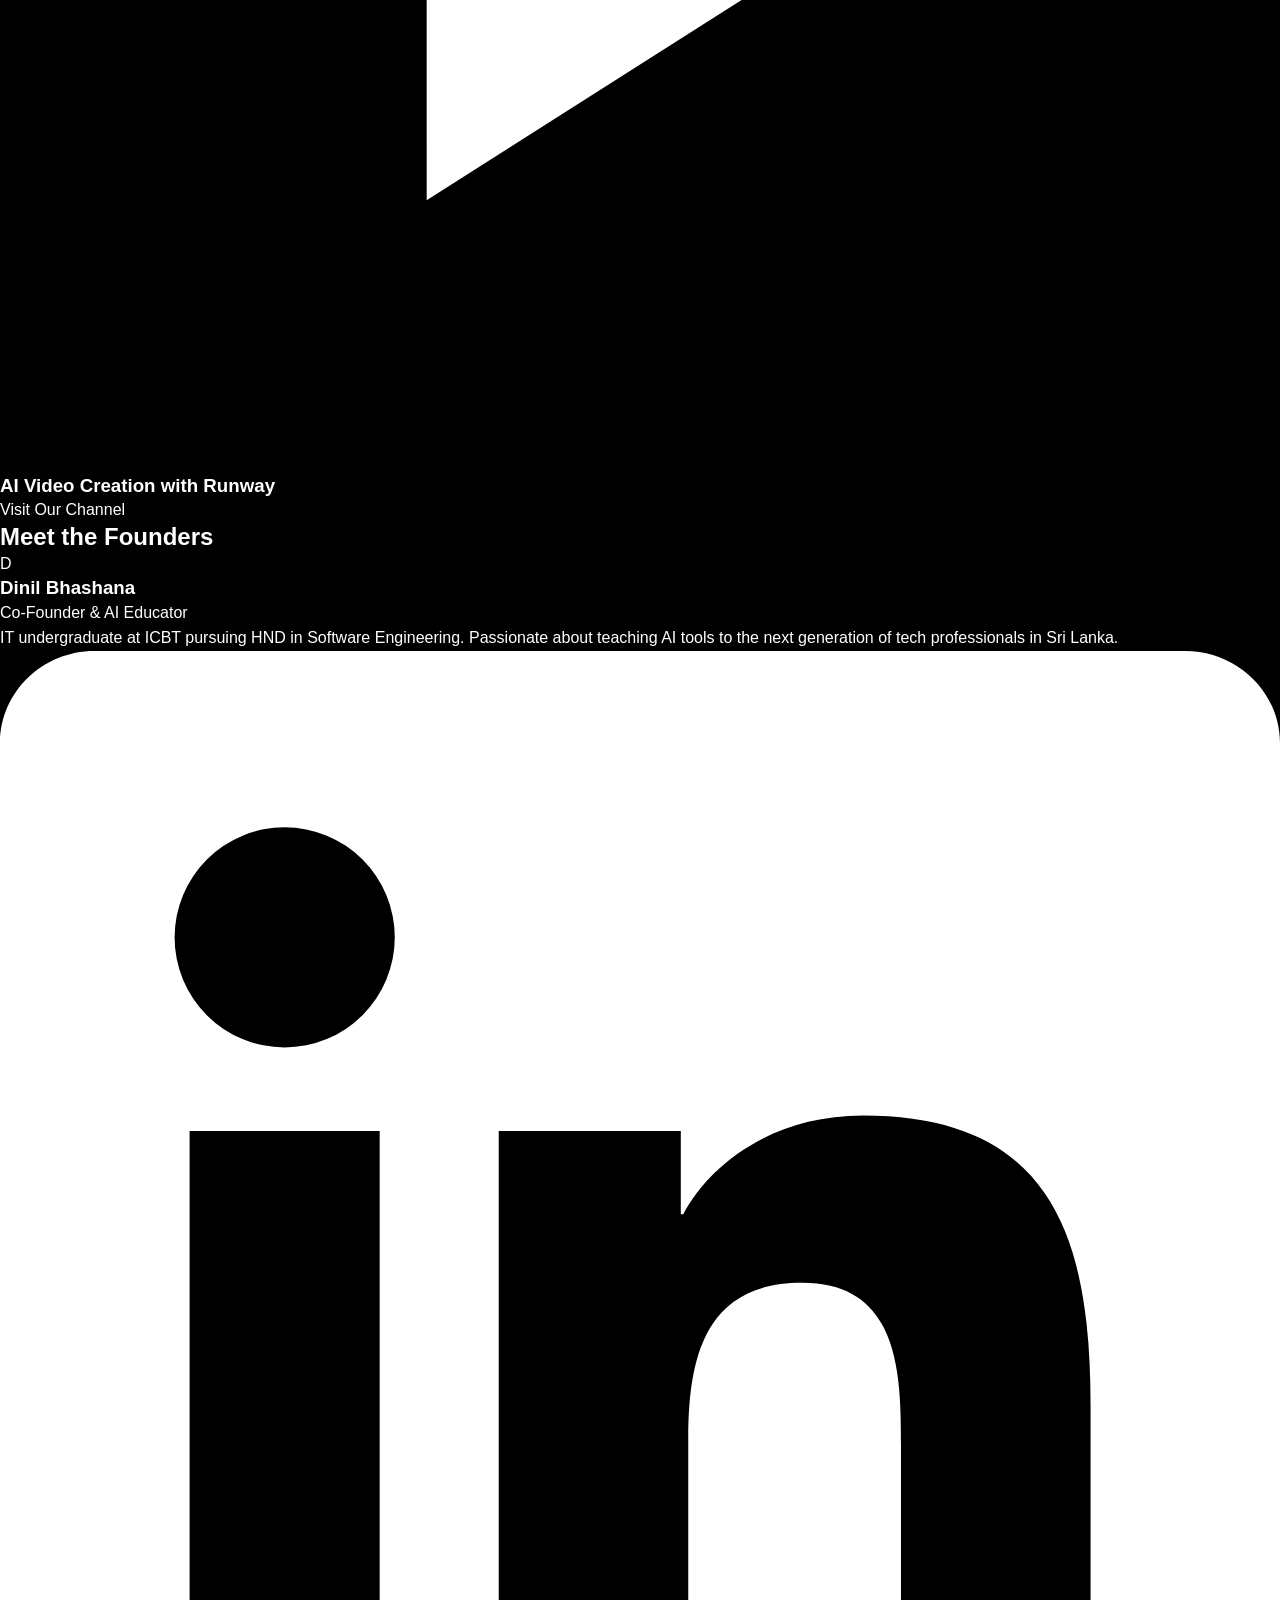
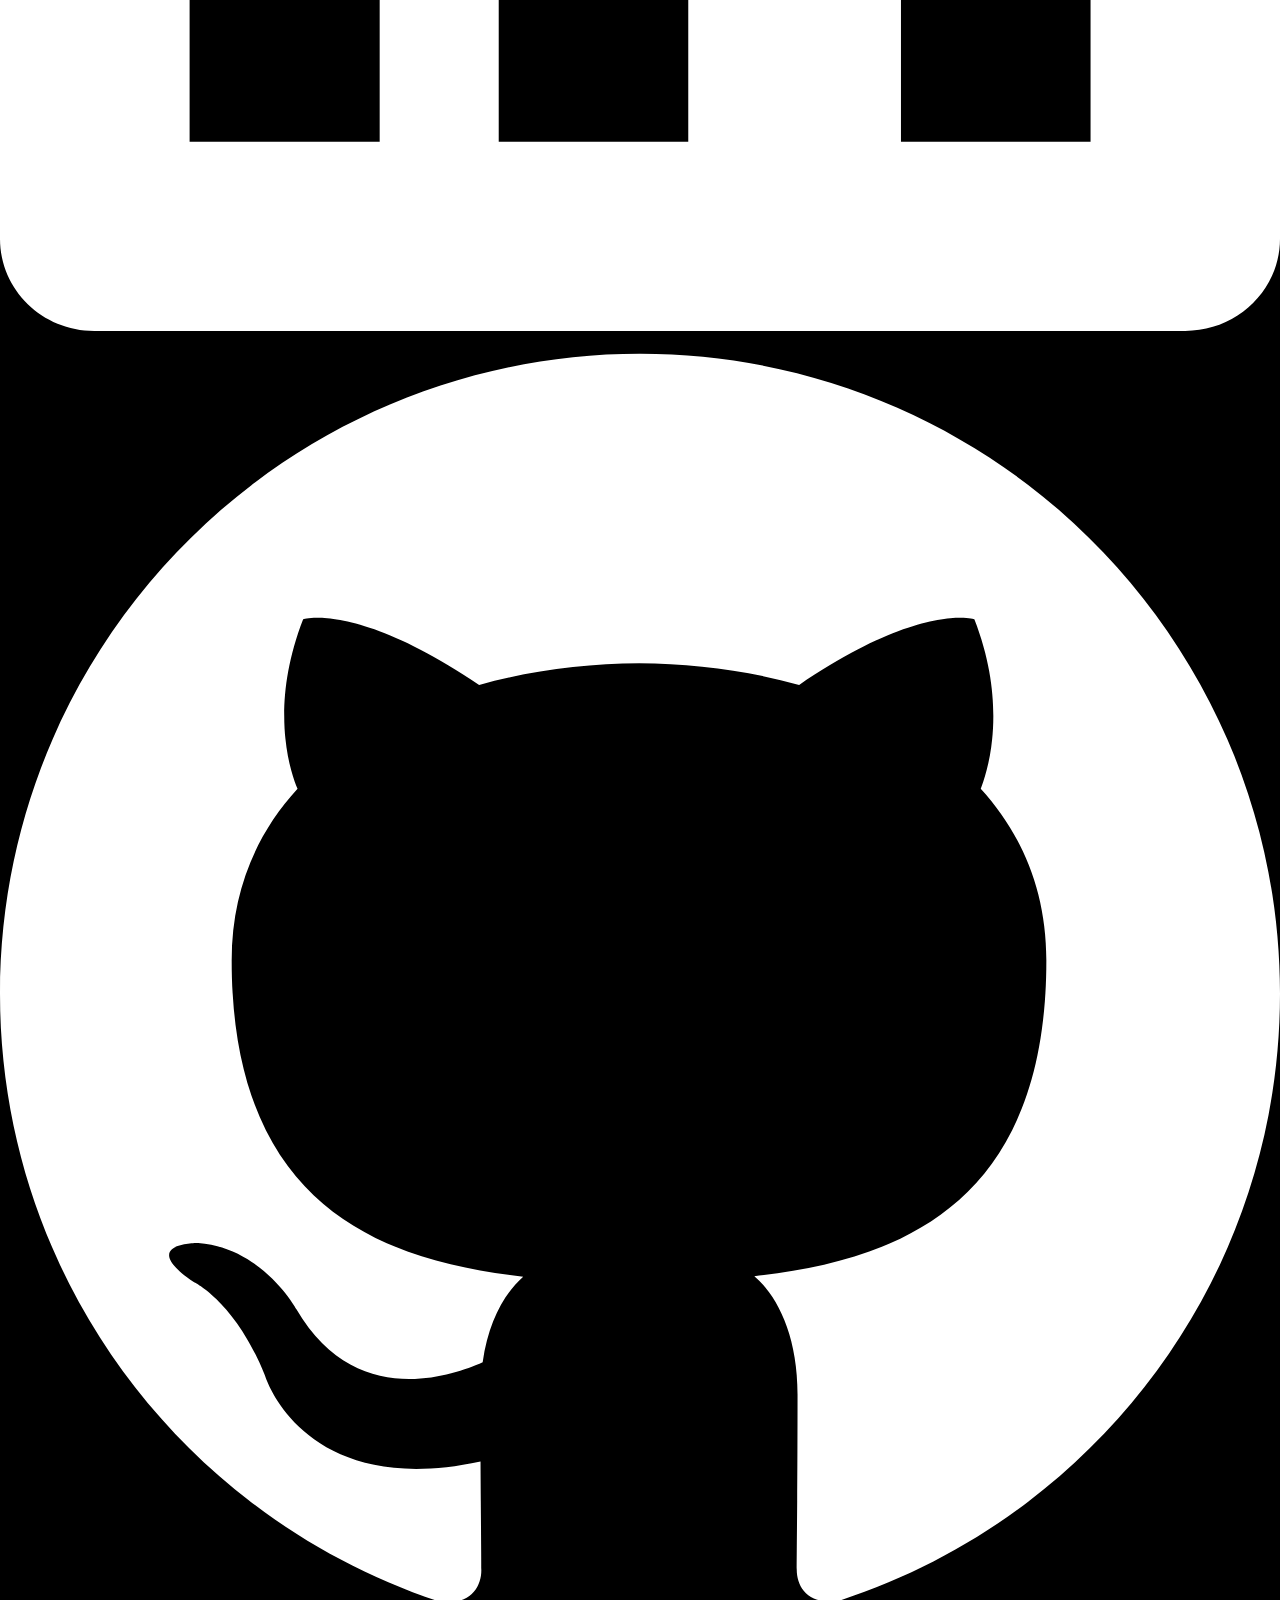
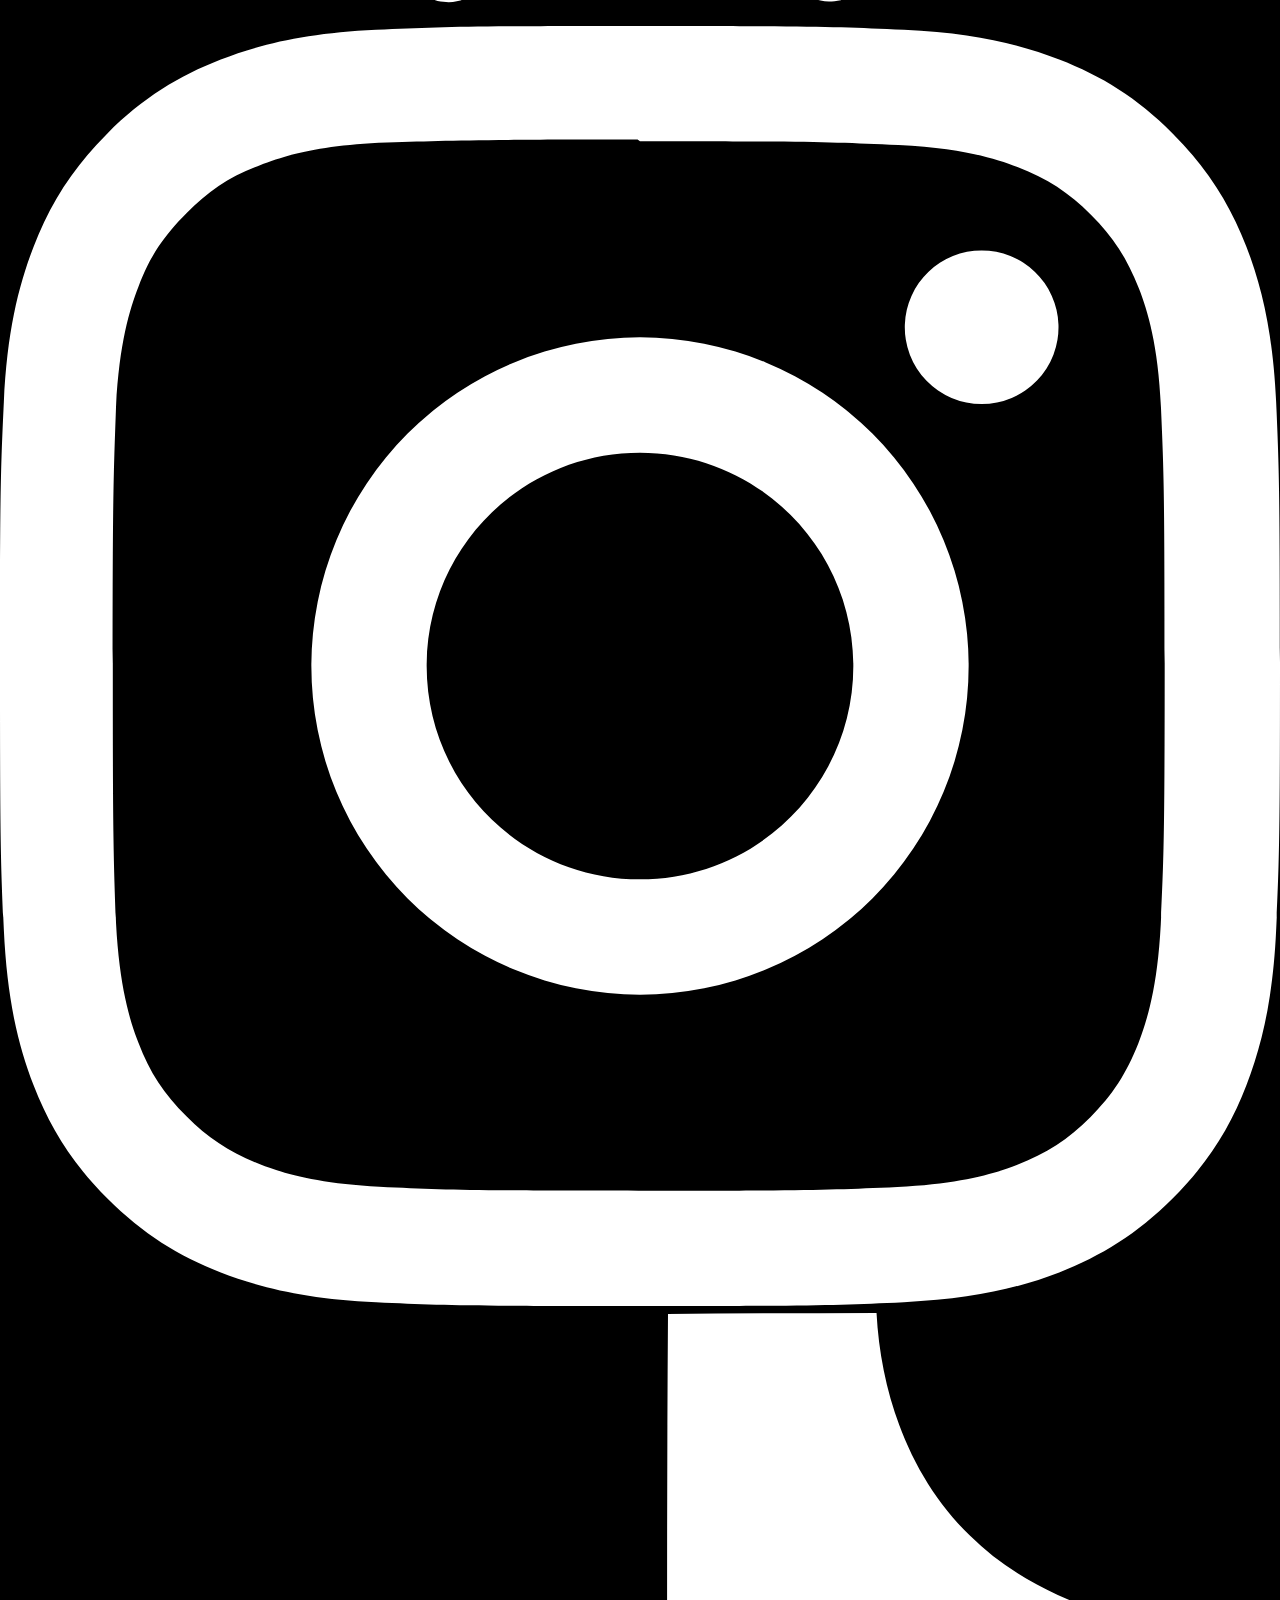
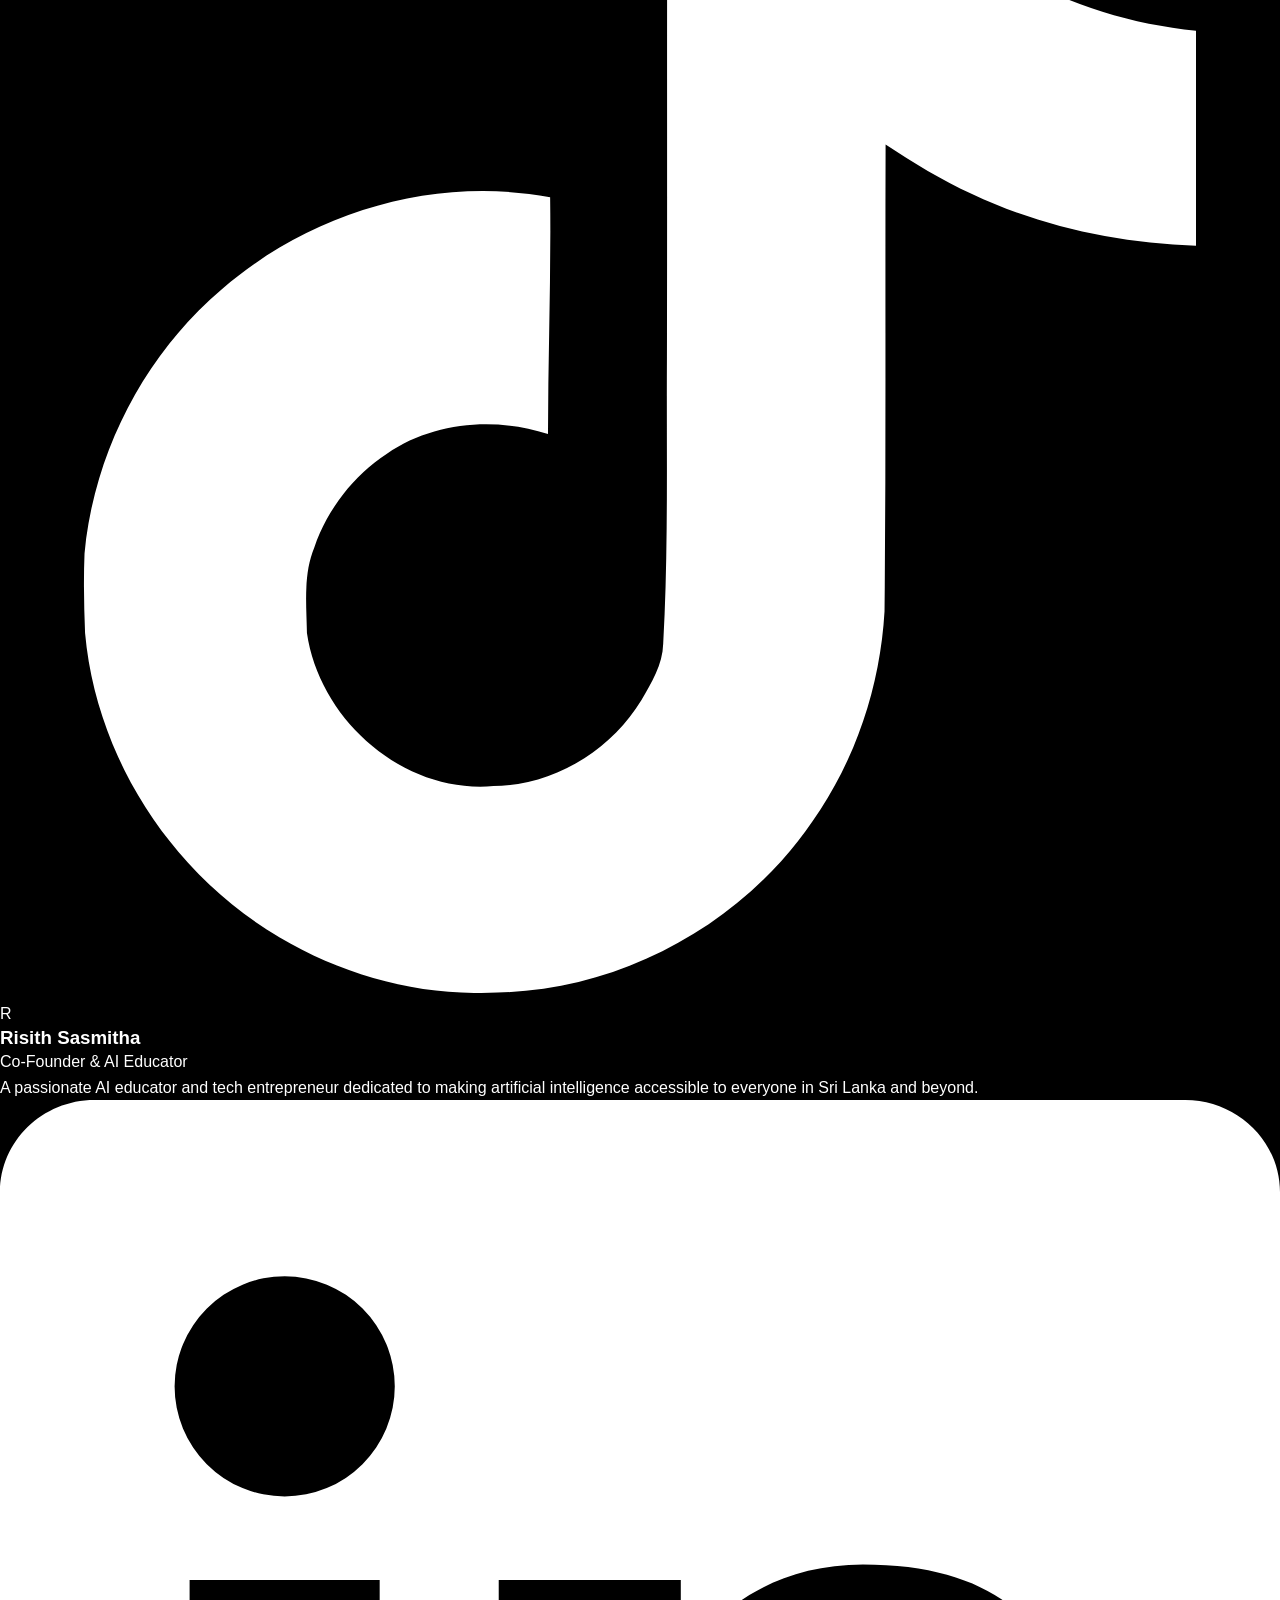
==== commit 9011f493: "Update print statement from 'Hello' to 'Goodbye'" ====
--- a/index.html
+++ b/index.html
@@ -1,427 +1,418 @@
 <!DOCTYPE html>
 <html lang="en">
 <head>
-    <meta charset="UTF-8">
-    <meta name="viewport" content="width=device-width, initial-scale=1.0">
-    <title>GenAI Academy | Future Starts Here</title>
-    <meta name="description" content="Master AI tools, prompt engineering, and automations at GenAI Academy.">
-    <!-- Google Fonts -->
-    <link rel="preconnect" href="https://fonts.googleapis.com">
-    <link rel="preconnect" href="https://fonts.gstatic.com" crossorigin>
-    <link href="https://fonts.googleapis.com/css2?family=DM+Sans:wght@400;500;700&family=Space+Grotesk:wght@500;700&display=swap" rel="stylesheet">
-    <!-- Font Awesome -->
-    <link rel="stylesheet" href="https://cdnjs.cloudflare.com/ajax/libs/font-awesome/6.4.0/css/all.min.css">
-    <!-- Custom CSS -->
-    <link rel="stylesheet" href="style.css">
+  <meta charset="UTF-8">
+  <meta name="viewport" content="width=device-width, initial-scale=1.0">
+  <title>GenAI Academy — Future Starts Here | AI Courses Sri Lanka</title>
+  <meta name="description" content="Learn AI tools, prompt engineering, automation and more. Free and premium courses by GenAI Academy Sri Lanka.">
+  <link rel="stylesheet" href="style.css">
 </head>
-<body>
-
-    <!-- NAVBAR -->
-    <nav class="navbar" id="navbar">
-        <div class="nav-container">
-            <a href="#" class="logo">
-                <svg viewBox="0 0 100 100" class="logo-svg" xmlns="http://www.w3.org/2000/svg">
-                    <circle cx="50" cy="50" r="45" fill="none" stroke="#fff" stroke-width="6"/>
-                    <path d="M 50 20 A 30 30 0 1 0 80 50 H 50 V 65 H 65" fill="none" stroke="#fff" stroke-width="6"/>
-                    <!-- Circuit lines -->
-                    <path d="M 20 50 L 30 50 L 35 40 V 25" fill="none" stroke="#fff" stroke-width="2"/>
-                    <circle cx="35" cy="25" r="3" fill="#fff"/>
-                    <path d="M 50 80 V 70 L 60 70 L 65 75" fill="none" stroke="#fff" stroke-width="2"/>
-                    <circle cx="65" cy="75" r="3" fill="#fff"/>
-                    <path d="M 70 30 L 60 40 H 55" fill="none" stroke="#fff" stroke-width="2"/>
-                    <circle cx="70" cy="30" r="3" fill="#fff"/>
-                </svg>
-                <div class="logo-text">GenAI Academy</div>
-            </a>
-            <ul class="nav-links">
-                <li><a href="#home">Home</a></li>
-                <li><a href="#courses">Courses</a></li>
-                <li><a href="#founders">Founders</a></li>
-                <li><a href="#reviews">Reviews</a></li>
-                <li><a href="#contact">Contact</a></li>
-            </ul>
-            <div class="mobile-menu-btn">
-                <i class="fas fa-bars"></i>
-            </div>
-        </div>
-    </nav>
-
-    <!-- HERO SECTION -->
-    <section class="hero fade-in-section" id="home">
-        <div class="hero-content">
-            <h1 class="hero-title">Gen AI Academy</h1>
-            <div class="typewriter-container">
-                <span id="typewriter" class="typewriter"></span><span class="cursor">|</span>
-            </div>
-            <button class="btn btn-primary" onclick="document.getElementById('courses').scrollIntoView({behavior: 'smooth'})">Explore Courses</button>
-        </div>
-    </section>
-
-    <!-- COURSES SECTION -->
-    <section class="courses py-16 fade-in-section" id="courses">
-        <div class="container">
-            <h2 class="section-title">Our Courses</h2>
-            <div class="course-grid">
-                <!-- 15 course cards -->
-                <div class="card course-card">
-                    <div class="card-icon">🎨</div>
-                    <h3>AI Image Generation</h3>
-                    <p>Create stunning visuals with Midjourney & DALL·E</p>
-                    <button class="btn-outline">Start Learning</button>
-                </div>
-                <div class="card course-card">
-                    <div class="card-icon">🎬</div>
-                    <h3>AI Video Generation</h3>
-                    <p>Generate cinematic videos with Sora & Runway</p>
-                    <button class="btn-outline">Start Learning</button>
-                </div>
-                <div class="card course-card">
-                    <div class="card-icon">✍️</div>
-                    <h3>Prompt Engineering</h3>
-                    <p>Master the art of writing powerful AI prompts</p>
-                    <button class="btn-outline">Start Learning</button>
-                </div>
-                <div class="card course-card">
-                    <div class="card-icon">⚙️</div>
-                    <h3>N8N Automation</h3>
-                    <p>Build no-code workflows to automate your life</p>
-                    <button class="btn-outline">Start Learning</button>
-                </div>
-                <div class="card course-card">
-                    <div class="card-icon">🌐</div>
-                    <h3>AI Website Creation</h3>
-                    <p>Build full websites using AI tools in minutes</p>
-                    <button class="btn-outline">Start Learning</button>
-                </div>
-                <div class="card course-card">
-                    <div class="card-icon">💬</div>
-                    <h3>ChatGPT Mastery</h3>
-                    <p>Use ChatGPT like a pro for any task</p>
-                    <button class="btn-outline">Start Learning</button>
-                </div>
-                <div class="card course-card">
-                    <div class="card-icon">🧠</div>
-                    <h3>Claude AI</h3>
-                    <p>Work smarter with Anthropic's Claude</p>
-                    <button class="btn-outline">Start Learning</button>
-                </div>
-                <div class="card course-card">
-                    <div class="card-icon">🏢</div>
-                    <h3>AI for Business</h3>
-                    <p>Apply AI tools to grow your business</p>
-                    <button class="btn-outline">Start Learning</button>
-                </div>
-                <div class="card course-card">
-                    <div class="card-icon">🖌️</div>
-                    <h3>Midjourney Advanced</h3>
-                    <p>Advanced techniques for Midjourney image creation</p>
-                    <button class="btn-outline">Start Learning</button>
-                </div>
-                <div class="card course-card">
-                    <div class="card-icon">✨</div>
-                    <h3>Google Gemini</h3>
-                    <p>Harness Google's most powerful AI model</p>
-                    <button class="btn-outline">Start Learning</button>
-                </div>
-                <div class="card course-card">
-                    <div class="card-icon">📝</div>
-                    <h3>AI Content Creation</h3>
-                    <p>Create blogs, captions, and scripts with AI</p>
-                    <button class="btn-outline">Start Learning</button>
-                </div>
-                <div class="card course-card">
-                    <div class="card-icon">🎓</div>
-                    <h3>AI Tools for Students</h3>
-                    <p>Boost your academic performance with AI</p>
-                    <button class="btn-outline">Start Learning</button>
-                </div>
-                <div class="card course-card">
-                    <div class="card-icon">🎵</div>
-                    <h3>AI Music Generation</h3>
-                    <p>Compose music tracks using Suno and Udio</p>
-                    <button class="btn-outline">Start Learning</button>
-                </div>
-                <div class="card course-card">
-                    <div class="card-icon">👤</div>
-                    <h3>AI Avatar & Voice</h3>
-                    <p>Create digital avatars and AI voice overs</p>
-                    <button class="btn-outline">Start Learning</button>
-                </div>
-                <div class="card course-card">
-                    <div class="card-icon">🔌</div>
-                    <h3>Make.com Automation</h3>
-                    <p>Connect your apps and automate workflows with Make</p>
-                    <button class="btn-outline">Start Learning</button>
-                </div>
-            </div>
-        </div>
-    </section>
-
-    <!-- YOUTUBE SECTION -->
-    <section class="videos py-16 bg-light fade-in-section" id="videos">
-        <div class="container">
-            <h2 class="section-title">Watch & Learn</h2>
-            <div class="video-grid">
-                <a href="https://www.youtube.com/@GenAIAcademy-q7e" target="_blank" class="video-card">
-                    <div class="video-thumbnail">
-                        <i class="fa-solid fa-play"></i>
-                    </div>
-                    <h4>Introduction to AI Tools</h4>
-                </a>
-                <a href="https://www.youtube.com/@GenAIAcademy-q7e" target="_blank" class="video-card">
-                    <div class="video-thumbnail">
-                        <i class="fa-solid fa-play"></i>
-                    </div>
-                    <h4>How to Use ChatGPT</h4>
-                </a>
-                <a href="https://www.youtube.com/@GenAIAcademy-q7e" target="_blank" class="video-card">
-                    <div class="video-thumbnail">
-                        <i class="fa-solid fa-play"></i>
-                    </div>
-                    <h4>AI Image Generation Tutorial</h4>
-                </a>
-                <a href="https://www.youtube.com/@GenAIAcademy-q7e" target="_blank" class="video-card">
-                    <div class="video-thumbnail">
-                        <i class="fa-solid fa-play"></i>
-                    </div>
-                    <h4>Prompt Engineering Basics</h4>
-                </a>
-                <a href="https://www.youtube.com/@GenAIAcademy-q7e" target="_blank" class="video-card">
-                    <div class="video-thumbnail">
-                        <i class="fa-solid fa-play"></i>
-                    </div>
-                    <h4>N8N Automation Guide</h4>
-                </a>
-                <a href="https://www.youtube.com/@GenAIAcademy-q7e" target="_blank" class="video-card">
-                    <div class="video-thumbnail">
-                        <i class="fa-solid fa-play"></i>
-                    </div>
-                    <h4>AI Video Creation with Runway</h4>
-                </a>
-            </div>
-            <div class="text-center mt-12">
-                <a href="https://www.youtube.com/@GenAIAcademy-q7e" target="_blank" class="btn btn-primary">Visit Our Channel</a>
-            </div>
-        </div>
-    </section>
-
-    <!-- FOUNDERS SECTION -->
-    <section class="founders py-16 fade-in-section" id="founders">
-        <div class="container founders-container">
-            <h2 class="section-title">Meet the Founders</h2>
-            <div class="founders-grid">
-                <!-- Founder 1 -->
-                <div class="founder-card">
-                    <div class="founder-photo">D</div>
-                    <h3 class="founder-name">Dinil Bhashana</h3>
-                    <div class="founder-role">Co-Founder & AI Educator</div>
-                    <p class="founder-bio">IT undergraduate at ICBT pursuing HND in Software Engineering. Passionate about teaching AI tools to the next generation of tech professionals in Sri Lanka.</p>
-                    <div class="social-links">
-                        <a href="https://www.instagram.com/" target="_blank"><i class="fab fa-instagram"></i></a>
-                        <a href="https://www.linkedin.com/in/dinil-bhashana/" target="_blank"><i class="fab fa-linkedin-in"></i></a>
-                        <a href="https://github.com/dinil2" target="_blank"><i class="fab fa-github"></i></a>
-                        <a href="https://www.tiktok.com/" target="_blank"><i class="fab fa-tiktok"></i></a>
-                    </div>
-                </div>
-                <!-- Founder 2 -->
-                <div class="founder-card">
-                    <div class="founder-photo">R</div>
-                    <h3 class="founder-name">Risith Sasmitha</h3>
-                    <div class="founder-role">Co-Founder & AI Educator</div>
-                    <p class="founder-bio">A passionate AI educator and tech entrepreneur dedicated to making artificial intelligence accessible to everyone in Sri Lanka and beyond.</p>
-                    <div class="social-links">
-                        <a href="https://www.instagram.com/" target="_blank"><i class="fab fa-instagram"></i></a>
-                        <a href="https://www.linkedin.com/in/risith-sasmitha/" target="_blank"><i class="fab fa-linkedin-in"></i></a>
-                        <a href="https://github.com/" target="_blank"><i class="fab fa-github"></i></a>
-                        <a href="https://www.tiktok.com/" target="_blank"><i class="fab fa-tiktok"></i></a>
-                    </div>
-                </div>
-            </div>
-        </div>
-    </section>
-
-    <!-- REVIEWS SECTION -->
-    <section class="reviews py-16 bg-light fade-in-section" id="reviews">
-        <div class="container">
-            <h2 class="section-title">What Our Students Say</h2>
-            <div class="reviews-grid">
-                <div class="review-card">
-                    <div class="stars">
-                        <i class="fa-solid fa-star"></i><i class="fa-solid fa-star"></i><i class="fa-solid fa-star"></i><i class="fa-solid fa-star"></i><i class="fa-solid fa-star"></i>
-                    </div>
-                    <p class="review-text">"GenAI Academy completely changed how I use AI tools. The prompt engineering course was a game changer!"</p>
-                    <div class="reviewer-info">
-                        <strong class="reviewer-name">Amara Silva</strong>
-                        <span class="reviewer-role">Engineering Student</span>
-                    </div>
-                </div>
-                <div class="review-card">
-                    <div class="stars">
-                        <i class="fa-solid fa-star"></i><i class="fa-solid fa-star"></i><i class="fa-solid fa-star"></i><i class="fa-solid fa-star"></i><i class="fa-solid fa-star"></i>
-                    </div>
-                    <p class="review-text">"The AI image generation course helped me land new clients. Highly recommend to any creative professional."</p>
-                    <div class="reviewer-info">
-                        <strong class="reviewer-name">Kasun Perera</strong>
-                        <span class="reviewer-role">Freelance Designer</span>
-                    </div>
-                </div>
-                <div class="review-card">
-                    <div class="stars">
-                        <i class="fa-solid fa-star"></i><i class="fa-solid fa-star"></i><i class="fa-solid fa-star"></i><i class="fa-solid fa-star"></i><i class="fa-solid fa-star"></i>
-                    </div>
-                    <p class="review-text">"I automated my entire content workflow using n8n after taking the automation course. Saved me hours every week."</p>
-                    <div class="reviewer-info">
-                        <strong class="reviewer-name">Nadeesha Fernando</strong>
-                        <span class="reviewer-role">Marketing Executive</span>
-                    </div>
-                </div>
-                <div class="review-card">
-                    <div class="stars">
-                        <i class="fa-solid fa-star"></i><i class="fa-solid fa-star"></i><i class="fa-solid fa-star"></i><i class="fa-solid fa-star"></i><i class="fa-solid fa-star"></i>
-                    </div>
-                    <p class="review-text">"The instructors explain everything from scratch. Perfect for beginners with no prior AI knowledge."</p>
-                    <div class="reviewer-info">
-                        <strong class="reviewer-name">Tharindu Jayawardena</strong>
-                        <span class="reviewer-role">IT Undergraduate</span>
-                    </div>
-                </div>
-                <div class="review-card">
-                    <div class="stars">
-                        <i class="fa-solid fa-star"></i><i class="fa-solid fa-star"></i><i class="fa-solid fa-star"></i><i class="fa-solid fa-star"></i><i class="fa-solid fa-star"></i>
-                    </div>
-                    <p class="review-text">"GenAI Academy taught me how to use AI to grow my small business. The results have been incredible."</p>
-                    <div class="reviewer-info">
-                        <strong class="reviewer-name">Sachini Rathnayaka</strong>
-                        <span class="reviewer-role">Business Owner</span>
-                    </div>
-                </div>
-                <div class="review-card">
-                    <div class="stars">
-                        <i class="fa-solid fa-star"></i><i class="fa-solid fa-star"></i><i class="fa-solid fa-star"></i><i class="fa-solid fa-star"></i><i class="fa-solid fa-star"></i>
-                    </div>
-                    <p class="review-text">"Best AI education platform in Sri Lanka. The content is practical, up to date, and taught by people who truly know their stuff."</p>
-                    <div class="reviewer-info">
-                        <strong class="reviewer-name">Lahiru Bandara</strong>
-                        <span class="reviewer-role">Software Developer</span>
-                    </div>
-                </div>
-            </div>
-        </div>
-    </section>
-
-    <!-- WHY CHOOSE US -->
-    <section class="why-us py-16 fade-in-section" id="why-us">
-        <div class="container">
-            <h2 class="section-title">Why GenAI Academy?</h2>
-            <div class="features-grid">
-                <div class="feature-box">
-                    <div class="feature-icon">🎓</div>
-                    <h3 class="feature-title">Beginner Friendly</h3>
-                    <p>No prior experience needed. We start from zero.</p>
-                </div>
-                <div class="feature-box">
-                    <div class="feature-icon">🇱🇰</div>
-                    <h3 class="feature-title">Made for Sri Lanka</h3>
-                    <p>Courses designed with local context and Sinhala support.</p>
-                </div>
-                <div class="feature-box">
-                    <div class="feature-icon">⚡</div>
-                    <h3 class="feature-title">Practical & Hands-On</h3>
-                    <p>Every lesson includes real projects you can use.</p>
-                </div>
-                <div class="feature-box">
-                    <div class="feature-icon">🆓</div>
-                    <h3 class="feature-title">Free Resources</h3>
-                    <p>Access free YouTube tutorials and prompt libraries.</p>
-                </div>
-            </div>
-        </div>
-    </section>
-
-    <!-- CONTACT SECTION -->
-    <section class="contact py-16 bg-light fade-in-section" id="contact">
-        <div class="container contact-container">
-            <h2 class="section-title">Get In Touch</h2>
-            <div class="contact-wrapper">
-                <form id="contactForm" class="contact-form">
-                    <div class="form-group">
-                        <label for="name">Full Name</label>
-                        <input type="text" id="name" required placeholder="John Doe">
-                    </div>
-                    <div class="form-group">
-                        <label for="email">Email</label>
-                        <input type="email" id="email" required placeholder="john@example.com">
-                    </div>
-                    <div class="form-group">
-                        <label for="message">Message</label>
-                        <textarea id="message" rows="5" required placeholder="How can we help you?"></textarea>
-                    </div>
-                    <button type="submit" class="btn btn-primary w-full">Send Message</button>
-                    <div id="formSuccess" class="alert-success">Thank you! We'll get back to you soon.</div>
-                </form>
-                <div class="contact-info">
-                    <div class="info-item">
-                        <i class="fa-solid fa-envelope"></i>
-                        <span>genai.academy.lk@gmail.com</span>
-                    </div>
-                    <div class="info-item">
-                        <i class="fa-solid fa-location-dot"></i>
-                        <span>Sri Lanka</span>
-                    </div>
-                    <div class="info-item">
-                        <i class="fa-brands fa-youtube"></i>
-                        <a href="https://www.youtube.com/@GenAIAcademy-q7e" target="_blank">GenAI Academy YouTube</a>
-                    </div>
-                </div>
-            </div>
-        </div>
-    </section>
-
-    <!-- FOOTER -->
-    <footer class="footer">
-        <div class="container footer-container">
-            <div class="footer-left">
-                <div class="footer-logo">
-                    <svg viewBox="0 0 100 100" class="logo-svg-footer" xmlns="http://www.w3.org/2000/svg">
-                        <circle cx="50" cy="50" r="45" fill="none" stroke="#fff" stroke-width="6"/>
-                        <path d="M 50 20 A 30 30 0 1 0 80 50 H 50 V 65 H 65" fill="none" stroke="#fff" stroke-width="6"/>
-                        <!-- Circuit lines -->
-                        <path d="M 20 50 L 30 50 L 35 40 V 25" fill="none" stroke="#fff" stroke-width="2"/>
-                        <circle cx="35" cy="25" r="3" fill="#fff"/>
-                        <path d="M 50 80 V 70 L 60 70 L 65 75" fill="none" stroke="#fff" stroke-width="2"/>
-                        <circle cx="65" cy="75" r="3" fill="#fff"/>
-                        <path d="M 70 30 L 60 40 H 55" fill="none" stroke="#fff" stroke-width="2"/>
-                        <circle cx="70" cy="30" r="3" fill="#fff"/>
-                    </svg>
-                    <span>GenAI Academy</span>
-                </div>
-                <p class="tagline">Future Starts Here</p>
-            </div>
-            
-            <div class="footer-center">
-                <ul class="footer-links">
-                    <li><a href="#home">Home</a></li>
-                    <li><a href="#courses">Courses</a></li>
-                    <li><a href="#founders">Founders</a></li>
-                    <li><a href="#contact">Contact</a></li>
-                </ul>
-            </div>
-            
-            <div class="footer-right">
-                <div class="social-links-footer">
-                    <a href="https://www.youtube.com/@GenAIAcademy-q7e" target="_blank"><i class="fab fa-youtube"></i></a>
-                    <a href="https://www.instagram.com/" target="_blank"><i class="fab fa-instagram"></i></a>
-                    <a href="https://www.linkedin.com/in/dinil-bhashana/" target="_blank"><i class="fab fa-linkedin-in"></i></a>
-                    <a href="https://www.tiktok.com/" target="_blank"><i class="fab fa-tiktok"></i></a>
-                </div>
-            </div>
-        </div>
-        <div class="footer-bottom">
-            <p>© 2026 GenAI Academy. Built by <a href="https://www.linkedin.com/in/dinil-bhashana/" target="_blank" style="color:white; text-decoration:underline;">Dinil Bhashana</a> & <a href="https://www.linkedin.com/in/risith-sasmitha/" target="_blank" style="color:white; text-decoration:underline;">Risith Sasmitha</a></p>
-        </div>
-    </footer>
-
-    <!-- Scripts -->
-    <script src="script.js"></script>
+<body class="genai-body" id="body">
+
+  <!-- Announcement Bar -->
+  <div class="genai-announcement-bar" id="announcement-bar">
+    <span>🚀 New Course: AI Video Generation with Google Flow — <strong>Enroll Now →</strong></span>
+    <button class="genai-announcement-close" id="close-announcement" aria-label="Close">×</button>
+  </div>
+
+  <!-- Navbar -->
+  <nav class="genai-nav" id="navbar">
+    <div class="genai-nav-inner">
+      <a class="genai-nav-logo" href="#hero" id="logo-link">
+        <svg viewBox="0 0 100 100" style="width: 36px; height: 36px; flex-shrink: 0;" xmlns="http://www.w3.org/2000/svg">
+          <circle cx="50" cy="50" r="45" fill="none" stroke="currentColor" stroke-width="6"/>
+          <path d="M 50 20 A 30 30 0 1 0 80 50 H 50 V 65 H 65" fill="none" stroke="currentColor" stroke-width="6"/>
+        </svg>
+        <span>GenAI Academy</span>
+      </a>
+      <ul class="genai-nav-links">
+        <li><a href="#hero">Home</a></li>
+        <li><a href="#courses">Courses</a></li>
+        <li><a href="#founders">Founders</a></li>
+        <li><a href="#reviews">Reviews</a></li>
+        <li><a href="#contact">Contact</a></li>
+        <li>
+          <button class="genai-theme-toggle" id="theme-toggle" aria-label="Toggle theme">
+            <!-- Moon SVG initially -->
+            <svg id="theme-icon" viewBox="0 0 24 24" fill="none" stroke="currentColor" stroke-width="2" stroke-linecap="round" stroke-linejoin="round">
+              <path d="M21 12.79A9 9 0 1 1 11.21 3 7 7 0 0 0 21 12.79z"/>
+            </svg>
+          </button>
+        </li>
+      </ul>
+      <button class="genai-theme-toggle genai-mobile-toggle" id="theme-toggle-mobile" aria-label="Toggle theme">
+        <svg id="theme-icon-mobile" viewBox="0 0 24 24" fill="none" stroke="currentColor" stroke-width="2" stroke-linecap="round" stroke-linejoin="round">
+          <path d="M21 12.79A9 9 0 1 1 11.21 3 7 7 0 0 0 21 12.79z"/>
+        </svg>
+      </button>
+      <button class="genai-hamburger" id="hamburger" aria-label="Menu">
+        <span></span><span></span><span></span>
+      </button>
+    </div>
+  </nav>
+
+  <!-- Mobile Menu -->
+  <div class="genai-mobile-menu" id="mobile-menu">
+    <a href="#hero">Home</a>
+    <a href="#courses">Courses</a>
+    <a href="#founders">Founders</a>
+    <a href="#reviews">Reviews</a>
+    <a href="#contact">Contact</a>
+  </div>
+
+  <!-- Hero -->
+  <section class="genai-hero" id="hero">
+    <canvas id="hero-canvas" class="genai-hero-canvas"></canvas>
+    <div class="genai-hero-content">
+      <h1 class="genai-heading">Gen AI Academy</h1>
+      <div class="genai-typewriter">
+        <span class="genai-typewriter-text" id="typewriter-text"></span>
+      </div>
+      <a class="genai-cta-btn" href="#courses">Explore Courses</a>
+    </div>
+  </section>
+
+  <!-- Stats Bar -->
+  <section class="genai-stats-bar">
+    <div class="genai-stats-inner">
+      <div class="genai-stat">
+        <div class="genai-stat-value"><span id="stat-students">0</span>+</div>
+        <div class="genai-stat-label">Students</div>
+      </div>
+      <div class="genai-stat">
+        <div class="genai-stat-value" id="stat-courses">0</div>
+        <div class="genai-stat-label">Courses</div>
+      </div>
+      <div class="genai-stat">
+        <div class="genai-stat-value" id="stat-founders">0</div>
+        <div class="genai-stat-label">Founders</div>
+      </div>
+      <div class="genai-stat">
+        <div class="genai-stat-value">📍</div>
+        <div class="genai-stat-label">Sri Lanka</div>
+      </div>
+    </div>
+  </section>
+
+  <!-- Courses -->
+  <section id="courses" class="genai-section-full genai-section-alt">
+    <div class="genai-section genai-fade-in">
+      <h2 class="genai-section-title genai-heading">Our Courses</h2>
+      <div class="genai-courses-grid">
+        <div class="genai-course-card">
+          <div class="genai-course-icon">🎨</div>
+          <h3>AI Image Generation</h3>
+          <p>Create stunning visuals with Midjourney & DALL·E</p>
+          <button class="genai-course-btn">Start Learning</button>
+        </div>
+        <div class="genai-course-card">
+          <div class="genai-course-icon">🎬</div>
+          <h3>AI Video Generation</h3>
+          <p>Generate cinematic videos with Sora & Runway</p>
+          <button class="genai-course-btn">Start Learning</button>
+        </div>
+        <div class="genai-course-card">
+          <div class="genai-course-icon">✍️</div>
+          <h3>Prompt Engineering</h3>
+          <p>Master the art of writing powerful AI prompts</p>
+          <button class="genai-course-btn">Start Learning</button>
+        </div>
+        <div class="genai-course-card">
+          <div class="genai-course-icon">⚙️</div>
+          <h3>N8N Automation</h3>
+          <p>Build no-code workflows to automate your life</p>
+          <button class="genai-course-btn">Start Learning</button>
+        </div>
+        <div class="genai-course-card">
+          <div class="genai-course-icon">🌐</div>
+          <h3>AI Website Creation</h3>
+          <p>Build full websites using AI tools in minutes</p>
+          <button class="genai-course-btn">Start Learning</button>
+        </div>
+        <div class="genai-course-card">
+          <div class="genai-course-icon">🤖</div>
+          <h3>ChatGPT Mastery</h3>
+          <p>Use ChatGPT like a pro for any task</p>
+          <button class="genai-course-btn">Start Learning</button>
+        </div>
+        <div class="genai-course-card">
+          <div class="genai-course-icon">🧠</div>
+          <h3>Claude AI</h3>
+          <p>Work smarter with Anthropic's Claude</p>
+          <button class="genai-course-btn">Start Learning</button>
+        </div>
+        <div class="genai-course-card">
+          <div class="genai-course-icon">💼</div>
+          <h3>AI for Business</h3>
+          <p>Apply AI tools to grow your business</p>
+          <button class="genai-course-btn">Start Learning</button>
+        </div>
+        <div class="genai-course-card">
+          <div class="genai-course-icon">🖼️</div>
+          <h3>Midjourney Advanced</h3>
+          <p>Advanced techniques for Midjourney image creation</p>
+          <button class="genai-course-btn">Start Learning</button>
+        </div>
+        <div class="genai-course-card">
+          <div class="genai-course-icon">💎</div>
+          <h3>Google Gemini</h3>
+          <p>Harness Google's most powerful AI model</p>
+          <button class="genai-course-btn">Start Learning</button>
+        </div>
+        <div class="genai-course-card">
+          <div class="genai-course-icon">📝</div>
+          <h3>AI Content Creation</h3>
+          <p>Create blogs, captions, and scripts with AI</p>
+          <button class="genai-course-btn">Start Learning</button>
+        </div>
+        <div class="genai-course-card">
+          <div class="genai-course-icon">🎓</div>
+          <h3>AI Tools for Students</h3>
+          <p>Boost your academic performance with AI</p>
+          <button class="genai-course-btn">Start Learning</button>
+        </div>
+        <div class="genai-course-card">
+          <div class="genai-course-icon">🎵</div>
+          <h3>AI Music Generation</h3>
+          <p>Compose music tracks using Suno and Udio</p>
+          <button class="genai-course-btn">Start Learning</button>
+        </div>
+        <div class="genai-course-card">
+          <div class="genai-course-icon">🗣️</div>
+          <h3>AI Avatar & Voice</h3>
+          <p>Create digital avatars and AI voice overs</p>
+          <button class="genai-course-btn">Start Learning</button>
+        </div>
+        <div class="genai-course-card">
+          <div class="genai-course-icon">🔗</div>
+          <h3>Make.com Automation</h3>
+          <p>Connect your apps and automate workflows with Make</p>
+          <button class="genai-course-btn">Start Learning</button>
+        </div>
+      </div>
+    </div>
+  </section>
+
+  <!-- Videos -->
+  <section id="videos" class="genai-section-full">
+    <div class="genai-section genai-fade-in">
+      <h2 class="genai-section-title genai-heading">Watch &amp; Learn</h2>
+      <div class="genai-videos-grid">
+        <a class="genai-video-card" href="https://www.youtube.com/@GenAIAcademy-q7e" target="_blank" rel="noopener noreferrer">
+          <div class="genai-video-thumb">
+            <div class="genai-play-btn">
+              <svg viewBox="0 0 24 24" fill="white"><polygon points="8,5 19,12 8,19" /></svg>
+            </div>
+          </div>
+          <h3>Introduction to AI Tools</h3>
+        </a>
+        <a class="genai-video-card" href="https://www.youtube.com/@GenAIAcademy-q7e" target="_blank" rel="noopener noreferrer">
+          <div class="genai-video-thumb">
+            <div class="genai-play-btn">
+              <svg viewBox="0 0 24 24" fill="white"><polygon points="8,5 19,12 8,19" /></svg>
+            </div>
+          </div>
+          <h3>How to Use ChatGPT</h3>
+        </a>
+        <a class="genai-video-card" href="https://www.youtube.com/@GenAIAcademy-q7e" target="_blank" rel="noopener noreferrer">
+          <div class="genai-video-thumb">
+            <div class="genai-play-btn">
+              <svg viewBox="0 0 24 24" fill="white"><polygon points="8,5 19,12 8,19" /></svg>
+            </div>
+          </div>
+          <h3>AI Image Generation Tutorial</h3>
+        </a>
+        <a class="genai-video-card" href="https://www.youtube.com/@GenAIAcademy-q7e" target="_blank" rel="noopener noreferrer">
+          <div class="genai-video-thumb">
+            <div class="genai-play-btn">
+              <svg viewBox="0 0 24 24" fill="white"><polygon points="8,5 19,12 8,19" /></svg>
+            </div>
+          </div>
+          <h3>Prompt Engineering Basics</h3>
+        </a>
+        <a class="genai-video-card" href="https://www.youtube.com/@GenAIAcademy-q7e" target="_blank" rel="noopener noreferrer">
+          <div class="genai-video-thumb">
+            <div class="genai-play-btn">
+              <svg viewBox="0 0 24 24" fill="white"><polygon points="8,5 19,12 8,19" /></svg>
+            </div>
+          </div>
+          <h3>N8N Automation Guide</h3>
+        </a>
+        <a class="genai-video-card" href="https://www.youtube.com/@GenAIAcademy-q7e" target="_blank" rel="noopener noreferrer">
+          <div class="genai-video-thumb">
+            <div class="genai-play-btn">
+              <svg viewBox="0 0 24 24" fill="white"><polygon points="8,5 19,12 8,19" /></svg>
+            </div>
+          </div>
+          <h3>AI Video Creation with Runway</h3>
+        </a>
+      </div>
+      <a class="genai-channel-btn" href="https://www.youtube.com/@GenAIAcademy-q7e" target="_blank" rel="noopener noreferrer">
+        Visit Our Channel
+      </a>
+    </div>
+  </section>
+
+  <!-- Founders -->
+  <section id="founders" class="genai-section-full genai-section-alt">
+    <div class="genai-section genai-fade-in">
+      <h2 class="genai-section-title genai-heading">Meet the Founders</h2>
+      <div class="genai-founders-grid">
+        <div class="genai-founder-card">
+          <div class="genai-founder-avatar">D</div>
+          <h3>Dinil Bhashana</h3>
+          <div class="genai-founder-role">Co-Founder & AI Educator</div>
+          <p class="genai-founder-bio">IT undergraduate at ICBT pursuing HND in Software Engineering. Passionate about teaching AI tools to the next generation of tech professionals in Sri Lanka.</p>
+          <div class="genai-social-links">
+            <a class="genai-social-link" href="https://www.linkedin.com/in/dinil-bhashana/" target="_blank" rel="noopener noreferrer" aria-label="LinkedIn"><svg viewBox="0 0 24 24" fill="currentColor"><path d="M20.447 20.452h-3.554v-5.569c0-1.328-.027-3.037-1.852-3.037-1.853 0-2.136 1.445-2.136 2.939v5.667H9.351V9h3.414v1.561h.046c.477-.9 1.637-1.85 3.37-1.85 3.601 0 4.267 2.37 4.267 5.455v6.286zM5.337 7.433a2.062 2.062 0 01-2.063-2.065 2.064 2.064 0 112.063 2.065zm1.782 13.019H3.555V9h3.564v11.452zM22.225 0H1.771C.792 0 0 .774 0 1.729v20.542C0 23.227.792 24 1.771 24h20.451C23.2 24 24 23.227 24 22.271V1.729C24 .774 23.2 0 22.222 0h.003z"/></svg></a>
+            <a class="genai-social-link" href="https://github.com/dinil2" target="_blank" rel="noopener noreferrer" aria-label="GitHub"><svg viewBox="0 0 24 24" fill="currentColor"><path d="M12 .297c-6.63 0-12 5.373-12 12 0 5.303 3.438 9.8 8.205 11.385.6.113.82-.258.82-.577 0-.285-.01-1.04-.015-2.04-3.338.724-4.042-1.61-4.042-1.61C4.422 18.07 3.633 17.7 3.633 17.7c-1.087-.744.084-.729.084-.729 1.205.084 1.838 1.236 1.838 1.236 1.07 1.835 2.809 1.305 3.495.998.108-.776.417-1.305.76-1.605-2.665-.3-5.466-1.332-5.466-5.93 0-1.31.465-2.38 1.235-3.22-.135-.303-.54-1.523.105-3.176 0 0 1.005-.322 3.3 1.23.96-.267 1.98-.399 3-.405 1.02.006 2.04.138 3 .405 2.28-1.552 3.285-1.23 3.285-1.23.645 1.653.24 2.873.12 3.176.765.84 1.23 1.91 1.23 3.22 0 4.61-2.805 5.625-5.475 5.92.42.36.81 1.096.81 2.22 0 1.606-.015 2.896-.015 3.286 0 .315.21.69.825.57C20.565 22.092 24 17.592 24 12.297c0-6.627-5.373-12-12-12"/></svg></a>
+            <a class="genai-social-link" href="https://www.instagram.com/" target="_blank" rel="noopener noreferrer" aria-label="Instagram"><svg viewBox="0 0 24 24" fill="currentColor"><path d="M12 0C8.74 0 8.333.015 7.053.072 5.775.132 4.905.333 4.14.63c-.789.306-1.459.717-2.126 1.384S.935 3.35.63 4.14C.333 4.905.131 5.775.072 7.053.012 8.333 0 8.74 0 12s.015 3.667.072 4.947c.06 1.277.261 2.148.558 2.913.306.788.717 1.459 1.384 2.126.667.666 1.336 1.079 2.126 1.384.766.296 1.636.499 2.913.558C8.333 23.988 8.74 24 12 24s3.667-.015 4.947-.072c1.277-.06 2.148-.262 2.913-.558.788-.306 1.459-.718 2.126-1.384.666-.667 1.079-1.335 1.384-2.126.296-.765.499-1.636.558-2.913.06-1.28.072-1.687.072-4.947s-.015-3.667-.072-4.947c-.06-1.277-.262-2.149-.558-2.913-.306-.789-.718-1.459-1.384-2.126C21.319 1.347 20.651.935 19.86.63c-.765-.297-1.636-.499-2.913-.558C15.667.012 15.26 0 12 0zm0 2.16c3.203 0 3.585.016 4.85.071 1.17.055 1.805.249 2.227.415.562.217.96.477 1.382.896.419.42.679.819.896 1.381.164.422.36 1.057.413 2.227.057 1.266.07 1.646.07 4.85s-.015 3.585-.074 4.85c-.061 1.17-.256 1.805-.421 2.227-.224.562-.479.96-.899 1.382-.419.419-.824.679-1.38.896-.42.164-1.065.36-2.235.413-1.274.057-1.649.07-4.859.07-3.211 0-3.586-.015-4.859-.074-1.171-.061-1.816-.256-2.236-.421-.569-.224-.96-.479-1.379-.899-.421-.419-.69-.824-.9-1.38-.165-.42-.359-1.065-.42-2.235-.045-1.26-.061-1.649-.061-4.844 0-3.196.016-3.586.061-4.861.061-1.17.255-1.814.42-2.234.21-.57.479-.96.9-1.381.419-.419.81-.689 1.379-.898.42-.166 1.051-.361 2.221-.421 1.275-.045 1.65-.06 4.859-.06l.045.03zm0 3.678a6.162 6.162 0 100 12.324 6.162 6.162 0 100-12.324zM12 16c-2.21 0-4-1.79-4-4s1.79-4 4-4 4 1.79 4 4-1.79 4-4 4zm7.846-10.405a1.441 1.441 0 11-2.88 0 1.441 1.441 0 012.88 0z"/></svg></a>
+            <a class="genai-social-link" href="https://www.tiktok.com/" target="_blank" rel="noopener noreferrer" aria-label="TikTok"><svg viewBox="0 0 24 24" fill="currentColor"><path d="M12.525.02c1.31-.02 2.61-.01 3.91-.02.08 1.53.63 3.09 1.75 4.17 1.12 1.11 2.7 1.62 4.24 1.79v4.03c-1.44-.05-2.89-.35-4.2-.97-.57-.26-1.1-.59-1.62-.93-.01 2.92.01 5.84-.02 8.75-.08 1.4-.54 2.79-1.35 3.94-1.31 1.92-3.58 3.17-5.91 3.21-1.43.08-2.86-.31-4.08-1.03-2.02-1.19-3.44-3.37-3.65-5.71-.02-.5-.03-1-.01-1.49.18-1.9 1.12-3.72 2.58-4.96 1.66-1.44 3.98-2.13 6.15-1.72.02 1.48-.04 2.96-.04 4.44-.99-.32-2.15-.23-3.02.37-.63.41-1.11 1.04-1.36 1.75-.21.51-.15 1.07-.14 1.61.24 1.64 1.82 3.02 3.5 2.87 1.12-.01 2.19-.66 2.77-1.61.19-.33.4-.67.41-1.06.1-1.79.06-3.57.07-5.36.01-4.03-.01-8.05.02-12.07z"/></svg></a>
+          </div>
+        </div>
+        <div class="genai-founder-card">
+          <div class="genai-founder-avatar">R</div>
+          <h3>Risith Sasmitha</h3>
+          <div class="genai-founder-role">Co-Founder & AI Educator</div>
+          <p class="genai-founder-bio">A passionate AI educator and tech entrepreneur dedicated to making artificial intelligence accessible to everyone in Sri Lanka and beyond.</p>
+          <div class="genai-social-links">
+            <a class="genai-social-link" href="https://www.linkedin.com/in/risith-sasmitha/" target="_blank" rel="noopener noreferrer" aria-label="LinkedIn"><svg viewBox="0 0 24 24" fill="currentColor"><path d="M20.447 20.452h-3.554v-5.569c0-1.328-.027-3.037-1.852-3.037-1.853 0-2.136 1.445-2.136 2.939v5.667H9.351V9h3.414v1.561h.046c.477-.9 1.637-1.85 3.37-1.85 3.601 0 4.267 2.37 4.267 5.455v6.286zM5.337 7.433a2.062 2.062 0 01-2.063-2.065 2.064 2.064 0 112.063 2.065zm1.782 13.019H3.555V9h3.564v11.452zM22.225 0H1.771C.792 0 0 .774 0 1.729v20.542C0 23.227.792 24 1.771 24h20.451C23.2 24 24 23.227 24 22.271V1.729C24 .774 23.2 0 22.222 0h.003z"/></svg></a>
+            <a class="genai-social-link" href="https://github.com/" target="_blank" rel="noopener noreferrer" aria-label="GitHub"><svg viewBox="0 0 24 24" fill="currentColor"><path d="M12 .297c-6.63 0-12 5.373-12 12 0 5.303 3.438 9.8 8.205 11.385.6.113.82-.258.82-.577 0-.285-.01-1.04-.015-2.04-3.338.724-4.042-1.61-4.042-1.61C4.422 18.07 3.633 17.7 3.633 17.7c-1.087-.744.084-.729.084-.729 1.205.084 1.838 1.236 1.838 1.236 1.07 1.835 2.809 1.305 3.495.998.108-.776.417-1.305.76-1.605-2.665-.3-5.466-1.332-5.466-5.93 0-1.31.465-2.38 1.235-3.22-.135-.303-.54-1.523.105-3.176 0 0 1.005-.322 3.3 1.23.96-.267 1.98-.399 3-.405 1.02.006 2.04.138 3 .405 2.28-1.552 3.285-1.23 3.285-1.23.645 1.653.24 2.873.12 3.176.765.84 1.23 1.91 1.23 3.22 0 4.61-2.805 5.625-5.475 5.92.42.36.81 1.096.81 2.22 0 1.606-.015 2.896-.015 3.286 0 .315.21.69.825.57C20.565 22.092 24 17.592 24 12.297c0-6.627-5.373-12-12-12"/></svg></a>
+            <a class="genai-social-link" href="https://www.instagram.com/" target="_blank" rel="noopener noreferrer" aria-label="Instagram"><svg viewBox="0 0 24 24" fill="currentColor"><path d="M12 0C8.74 0 8.333.015 7.053.072 5.775.132 4.905.333 4.14.63c-.789.306-1.459.717-2.126 1.384S.935 3.35.63 4.14C.333 4.905.131 5.775.072 7.053.012 8.333 0 8.74 0 12s.015 3.667.072 4.947c.06 1.277.261 2.148.558 2.913.306.788.717 1.459 1.384 2.126.667.666 1.336 1.079 2.126 1.384.766.296 1.636.499 2.913.558C8.333 23.988 8.74 24 12 24s3.667-.015 4.947-.072c1.277-.06 2.148-.262 2.913-.558.788-.306 1.459-.718 2.126-1.384.666-.667 1.079-1.335 1.384-2.126.296-.765.499-1.636.558-2.913.06-1.28.072-1.687.072-4.947s-.015-3.667-.072-4.947c-.06-1.277-.262-2.149-.558-2.913-.306-.789-.718-1.459-1.384-2.126C21.319 1.347 20.651.935 19.86.63c-.765-.297-1.636-.499-2.913-.558C15.667.012 15.26 0 12 0zm0 2.16c3.203 0 3.585.016 4.85.071 1.17.055 1.805.249 2.227.415.562.217.96.477 1.382.896.419.42.679.819.896 1.381.164.422.36 1.057.413 2.227.057 1.266.07 1.646.07 4.85s-.015 3.585-.074 4.85c-.061 1.17-.256 1.805-.421 2.227-.224.562-.479.96-.899 1.382-.419.419-.824.679-1.38.896-.42.164-1.065.36-2.235.413-1.274.057-1.649.07-4.859.07-3.211 0-3.586-.015-4.859-.074-1.171-.061-1.816-.256-2.236-.421-.569-.224-.96-.479-1.379-.899-.421-.419-.69-.824-.9-1.38-.165-.42-.359-1.065-.42-2.235-.045-1.26-.061-1.649-.061-4.844 0-3.196.016-3.586.061-4.861.061-1.17.255-1.814.42-2.234.21-.57.479-.96.9-1.381.419-.419.81-.689 1.379-.898.42-.166 1.051-.361 2.221-.421 1.275-.045 1.65-.06 4.859-.06l.045.03zm0 3.678a6.162 6.162 0 100 12.324 6.162 6.162 0 100-12.324zM12 16c-2.21 0-4-1.79-4-4s1.79-4 4-4 4 1.79 4 4-1.79 4-4 4zm7.846-10.405a1.441 1.441 0 11-2.88 0 1.441 1.441 0 012.88 0z"/></svg></a>
+            <a class="genai-social-link" href="https://www.tiktok.com/" target="_blank" rel="noopener noreferrer" aria-label="TikTok"><svg viewBox="0 0 24 24" fill="currentColor"><path d="M12.525.02c1.31-.02 2.61-.01 3.91-.02.08 1.53.63 3.09 1.75 4.17 1.12 1.11 2.7 1.62 4.24 1.79v4.03c-1.44-.05-2.89-.35-4.2-.97-.57-.26-1.1-.59-1.62-.93-.01 2.92.01 5.84-.02 8.75-.08 1.4-.54 2.79-1.35 3.94-1.31 1.92-3.58 3.17-5.91 3.21-1.43.08-2.86-.31-4.08-1.03-2.02-1.19-3.44-3.37-3.65-5.71-.02-.5-.03-1-.01-1.49.18-1.9 1.12-3.72 2.58-4.96 1.66-1.44 3.98-2.13 6.15-1.72.02 1.48-.04 2.96-.04 4.44-.99-.32-2.15-.23-3.02.37-.63.41-1.11 1.04-1.36 1.75-.21.51-.15 1.07-.14 1.61.24 1.64 1.82 3.02 3.5 2.87 1.12-.01 2.19-.66 2.77-1.61.19-.33.4-.67.41-1.06.1-1.79.06-3.57.07-5.36.01-4.03-.01-8.05.02-12.07z"/></svg></a>
+          </div>
+        </div>
+      </div>
+    </div>
+  </section>
+
+  <!-- Reviews -->
+  <section id="reviews" class="genai-section-full">
+    <div class="genai-section genai-fade-in">
+      <h2 class="genai-section-title genai-heading">What Our Students Say</h2>
+      <div class="genai-reviews-grid">
+        <div class="genai-review-card">
+          <div class="genai-stars">★★★★★</div>
+          <p class="genai-review-text">"GenAI Academy completely changed how I use AI tools. The prompt engineering course was a game changer!"</p>
+          <div class="genai-review-name">Amara Silva</div>
+          <div class="genai-review-role">Engineering Student</div>
+        </div>
+        <div class="genai-review-card">
+          <div class="genai-stars">★★★★★</div>
+          <p class="genai-review-text">"The AI image generation course helped me land new clients. Highly recommend to any creative professional."</p>
+          <div class="genai-review-name">Kasun Perera</div>
+          <div class="genai-review-role">Freelance Designer</div>
+        </div>
+        <div class="genai-review-card">
+          <div class="genai-stars">★★★★★</div>
+          <p class="genai-review-text">"I automated my entire content workflow using n8n after taking the automation course. Saved me hours every week."</p>
+          <div class="genai-review-name">Nadeesha Fernando</div>
+          <div class="genai-review-role">Marketing Executive</div>
+        </div>
+        <div class="genai-review-card">
+          <div class="genai-stars">★★★★★</div>
+          <p class="genai-review-text">"The instructors explain everything from scratch. Perfect for beginners with no prior AI knowledge."</p>
+          <div class="genai-review-name">Tharindu Jayawardena</div>
+          <div class="genai-review-role">IT Undergraduate</div>
+        </div>
+        <div class="genai-review-card">
+          <div class="genai-stars">★★★★★</div>
+          <p class="genai-review-text">"GenAI Academy taught me how to use AI to grow my small business. The results have been incredible."</p>
+          <div class="genai-review-name">Sachini Rathnayaka</div>
+          <div class="genai-review-role">Business Owner</div>
+        </div>
+        <div class="genai-review-card">
+          <div class="genai-stars">★★★★★</div>
+          <p class="genai-review-text">"Best AI education platform in Sri Lanka. The content is practical, up to date, and taught by people who truly know their stuff."</p>
+          <div class="genai-review-name">Lahiru Bandara</div>
+          <div class="genai-review-role">Software Developer</div>
+        </div>
+      </div>
+    </div>
+  </section>
+
+  <!-- Why Choose Us -->
+  <section class="genai-section-full genai-section-alt">
+    <div class="genai-section genai-fade-in">
+      <h2 class="genai-section-title genai-heading">Why GenAI Academy?</h2>
+      <div class="genai-why-grid">
+        <div class="genai-why-card">
+          <div class="genai-why-icon">🎓</div>
+          <h3>Beginner Friendly</h3>
+          <p>No prior experience needed. We start from zero.</p>
+        </div>
+        <div class="genai-why-card">
+          <div class="genai-why-icon">
+            <svg viewBox="0 0 24 24" fill="none" stroke="currentColor" stroke-width="2" stroke-linecap="round" stroke-linejoin="round">
+              <path d="M21 10c0 7-9 13-9 13s-9-6-9-13a9 9 0 0 1 18 0z"/>
+              <circle cx="12" cy="10" r="3"/>
+            </svg>
+          </div>
+          <h3>Made for Sri Lanka</h3>
+          <p>Courses designed with local context and Sinhala support.</p>
+        </div>
+        <div class="genai-why-card">
+          <div class="genai-why-icon">⚡</div>
+          <h3>Practical & Hands-On</h3>
+          <p>Every lesson includes real projects you can use.</p>
+        </div>
+        <div class="genai-why-card">
+          <div class="genai-why-icon">🆓</div>
+          <h3>Free Resources</h3>
+          <p>Access free YouTube tutorials and prompt libraries.</p>
+        </div>
+      </div>
+    </div>
+  </section>
+
+  <!-- Contact -->
+  <section id="contact" class="genai-section-full">
+    <div class="genai-section genai-fade-in">
+      <h2 class="genai-section-title genai-heading">Get In Touch</h2>
+      <div id="form-success" class="genai-success-alert" style="display: none;">Thank you! We'll get back to you soon.</div>
+      <form class="genai-contact-form" id="contact-form">
+        <input type="text" placeholder="Full Name" required />
+        <input type="email" placeholder="Email" required />
+        <textarea placeholder="Message" required></textarea>
+        <button type="submit" class="genai-submit-btn">Send Message</button>
+      </form>
+      <div class="genai-contact-info">
+        <p>📧 <a href="mailto:genai.academy.lk@gmail.com">genai.academy.lk@gmail.com</a></p>
+        <p>📍 Sri Lanka</p>
+        <p>📺 <a href="https://www.youtube.com/@GenAIAcademy-q7e" target="_blank" rel="noopener noreferrer">YouTube Channel</a></p>
+      </div>
+    </div>
+  </section>
+
+  <!-- Footer -->
+  <footer class="genai-footer">
+    <div class="genai-footer-inner">
+      <div class="genai-footer-brand">
+        <div class="genai-footer-brand-name">GenAI Academy</div>
+        <div class="genai-footer-tagline">Future Starts Here</div>
+      </div>
+      <div class="genai-footer-links">
+        <h4>Quick Links</h4>
+        <a href="#hero">Home</a>
+        <a href="#courses">Courses</a>
+        <a href="#founders">Founders</a>
+        <a href="#contact">Contact</a>
+      </div>
+      <div class="genai-footer-social">
+        <h4>Follow Us</h4>
+        <div class="genai-footer-social-icons">
+          <a href="https://www.youtube.com/@GenAIAcademy-q7e" target="_blank" rel="noopener noreferrer" aria-label="YouTube"><svg viewBox="0 0 24 24" fill="currentColor"><path d="M23.498 6.186a3.016 3.016 0 00-2.122-2.136C19.505 3.545 12 3.545 12 3.545s-7.505 0-9.377.505A3.017 3.017 0 00.502 6.186C0 8.07 0 12 0 12s0 3.93.502 5.814a3.016 3.016 0 002.122 2.136c1.871.505 9.376.505 9.376.505s7.505 0 9.377-.505a3.015 3.015 0 002.122-2.136C24 15.93 24 12 24 12s0-3.93-.502-5.814zM9.545 15.568V8.432L15.818 12l-6.273 3.568z"/></svg></a>
+          <a href="https://www.instagram.com/" target="_blank" rel="noopener noreferrer" aria-label="Instagram"><svg viewBox="0 0 24 24" fill="currentColor"><path d="M12 0C8.74 0 8.333.015 7.053.072 5.775.132 4.905.333 4.14.63c-.789.306-1.459.717-2.126 1.384S.935 3.35.63 4.14C.333 4.905.131 5.775.072 7.053.012 8.333 0 8.74 0 12s.015 3.667.072 4.947c.06 1.277.261 2.148.558 2.913.306.788.717 1.459 1.384 2.126.667.666 1.336 1.079 2.126 1.384.766.296 1.636.499 2.913.558C8.333 23.988 8.74 24 12 24s3.667-.015 4.947-.072c1.277-.06 2.148-.262 2.913-.558.788-.306 1.459-.718 2.126-1.384.666-.667 1.079-1.335 1.384-2.126.296-.765.499-1.636.558-2.913.06-1.28.072-1.687.072-4.947s-.015-3.667-.072-4.947c-.06-1.277-.262-2.149-.558-2.913-.306-.789-.718-1.459-1.384-2.126C21.319 1.347 20.651.935 19.86.63c-.765-.297-1.636-.499-2.913-.558C15.667.012 15.26 0 12 0zm0 2.16c3.203 0 3.585.016 4.85.071 1.17.055 1.805.249 2.227.415.562.217.96.477 1.382.896.419.42.679.819.896 1.381.164.422.36 1.057.413 2.227.057 1.266.07 1.646.07 4.85s-.015 3.585-.074 4.85c-.061 1.17-.256 1.805-.421 2.227-.224.562-.479.96-.899 1.382-.419.419-.824.679-1.38.896-.42.164-1.065.36-2.235.413-1.274.057-1.649.07-4.859.07-3.211 0-3.586-.015-4.859-.074-1.171-.061-1.816-.256-2.236-.421-.569-.224-.96-.479-1.379-.899-.421-.419-.69-.824-.9-1.38-.165-.42-.359-1.065-.42-2.235-.045-1.26-.061-1.649-.061-4.844 0-3.196.016-3.586.061-4.861.061-1.17.255-1.814.42-2.234.21-.57.479-.96.9-1.381.419-.419.81-.689 1.379-.898.42-.166 1.051-.361 2.221-.421 1.275-.045 1.65-.06 4.859-.06l.045.03zm0 3.678a6.162 6.162 0 100 12.324 6.162 6.162 0 100-12.324zM12 16c-2.21 0-4-1.79-4-4s1.79-4 4-4 4 1.79 4 4-1.79 4-4 4zm7.846-10.405a1.441 1.441 0 11-2.88 0 1.441 1.441 0 012.88 0z"/></svg></a>
+          <a href="https://www.linkedin.com/company/genai-academy/" target="_blank" rel="noopener noreferrer" aria-label="LinkedIn"><svg viewBox="0 0 24 24" fill="currentColor"><path d="M20.447 20.452h-3.554v-5.569c0-1.328-.027-3.037-1.852-3.037-1.853 0-2.136 1.445-2.136 2.939v5.667H9.351V9h3.414v1.561h.046c.477-.9 1.637-1.85 3.37-1.85 3.601 0 4.267 2.37 4.267 5.455v6.286zM5.337 7.433a2.062 2.062 0 01-2.063-2.065 2.064 2.064 0 112.063 2.065zm1.782 13.019H3.555V9h3.564v11.452zM22.225 0H1.771C.792 0 0 .774 0 1.729v20.542C0 23.227.792 24 1.771 24h20.451C23.2 24 24 23.227 24 22.271V1.729C24 .774 23.2 0 22.222 0h.003z"/></svg></a>
+          <a href="https://www.tiktok.com/@genai.academy" target="_blank" rel="noopener noreferrer" aria-label="TikTok"><svg viewBox="0 0 24 24" fill="currentColor"><path d="M12.525.02c1.31-.02 2.61-.01 3.91-.02.08 1.53.63 3.09 1.75 4.17 1.12 1.11 2.7 1.62 4.24 1.79v4.03c-1.44-.05-2.89-.35-4.2-.97-.57-.26-1.1-.59-1.62-.93-.01 2.92.01 5.84-.02 8.75-.08 1.4-.54 2.79-1.35 3.94-1.31 1.92-3.58 3.17-5.91 3.21-1.43.08-2.86-.31-4.08-1.03-2.02-1.19-3.44-3.37-3.65-5.71-.02-.5-.03-1-.01-1.49.18-1.9 1.12-3.72 2.58-4.96 1.66-1.44 3.98-2.13 6.15-1.72.02 1.48-.04 2.96-.04 4.44-.99-.32-2.15-.23-3.02.37-.63.41-1.11 1.04-1.36 1.75-.21.51-.15 1.07-.14 1.61.24 1.64 1.82 3.02 3.5 2.87 1.12-.01 2.19-.66 2.77-1.61.19-.33.4-.67.41-1.06.1-1.79.06-3.57.07-5.36.01-4.03-.01-8.05.02-12.07z"/></svg></a>
+        </div>
+      </div>
+    </div>
+    <div class="genai-footer-bottom">
+      © 2026 GenAI Academy. Built by <a href="https://www.linkedin.com/in/dinil-bhashana/" target="_blank" rel="noopener noreferrer">Dinil Bhashana</a> &amp; <a href="https://www.linkedin.com/in/risith-sasmitha/" target="_blank" rel="noopener noreferrer">Risith Sasmitha</a>
+    </div>
+  </footer>
+
+  <script src="script.js"></script>
 </body>
 </html>
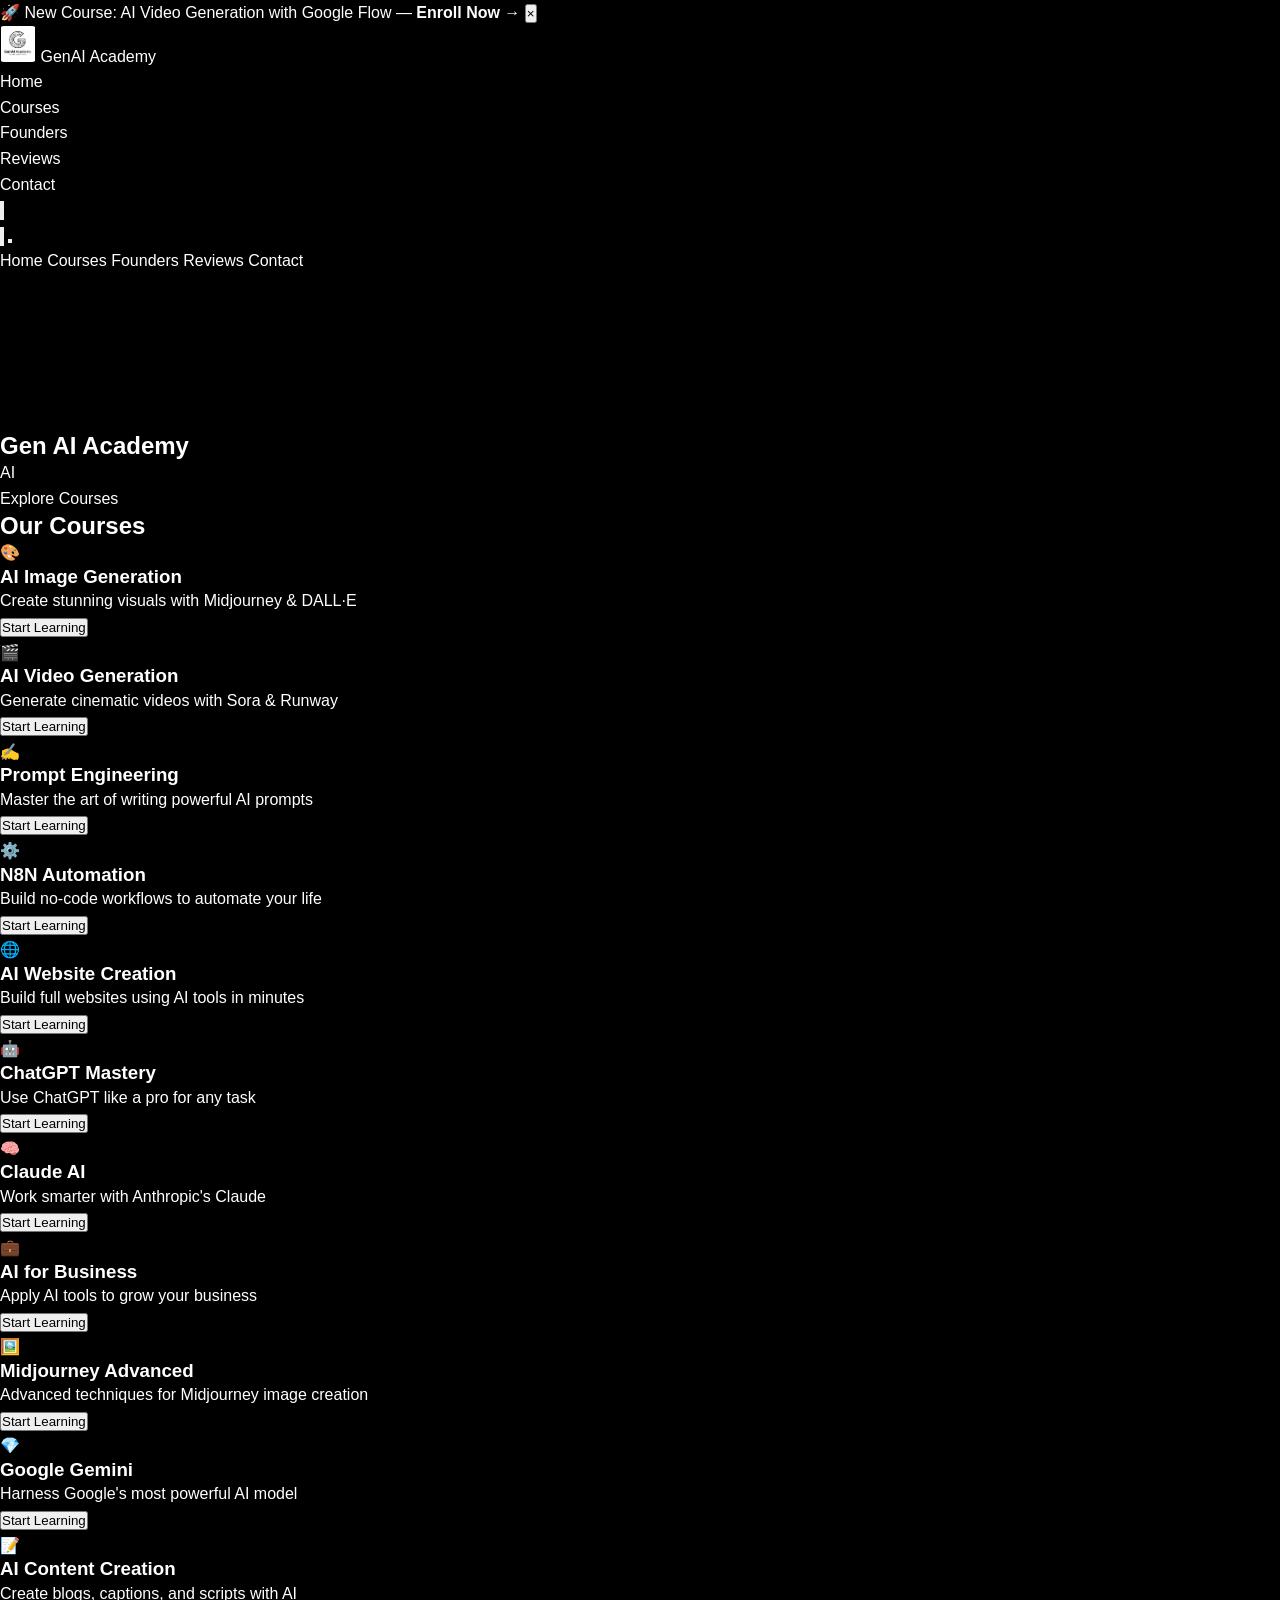
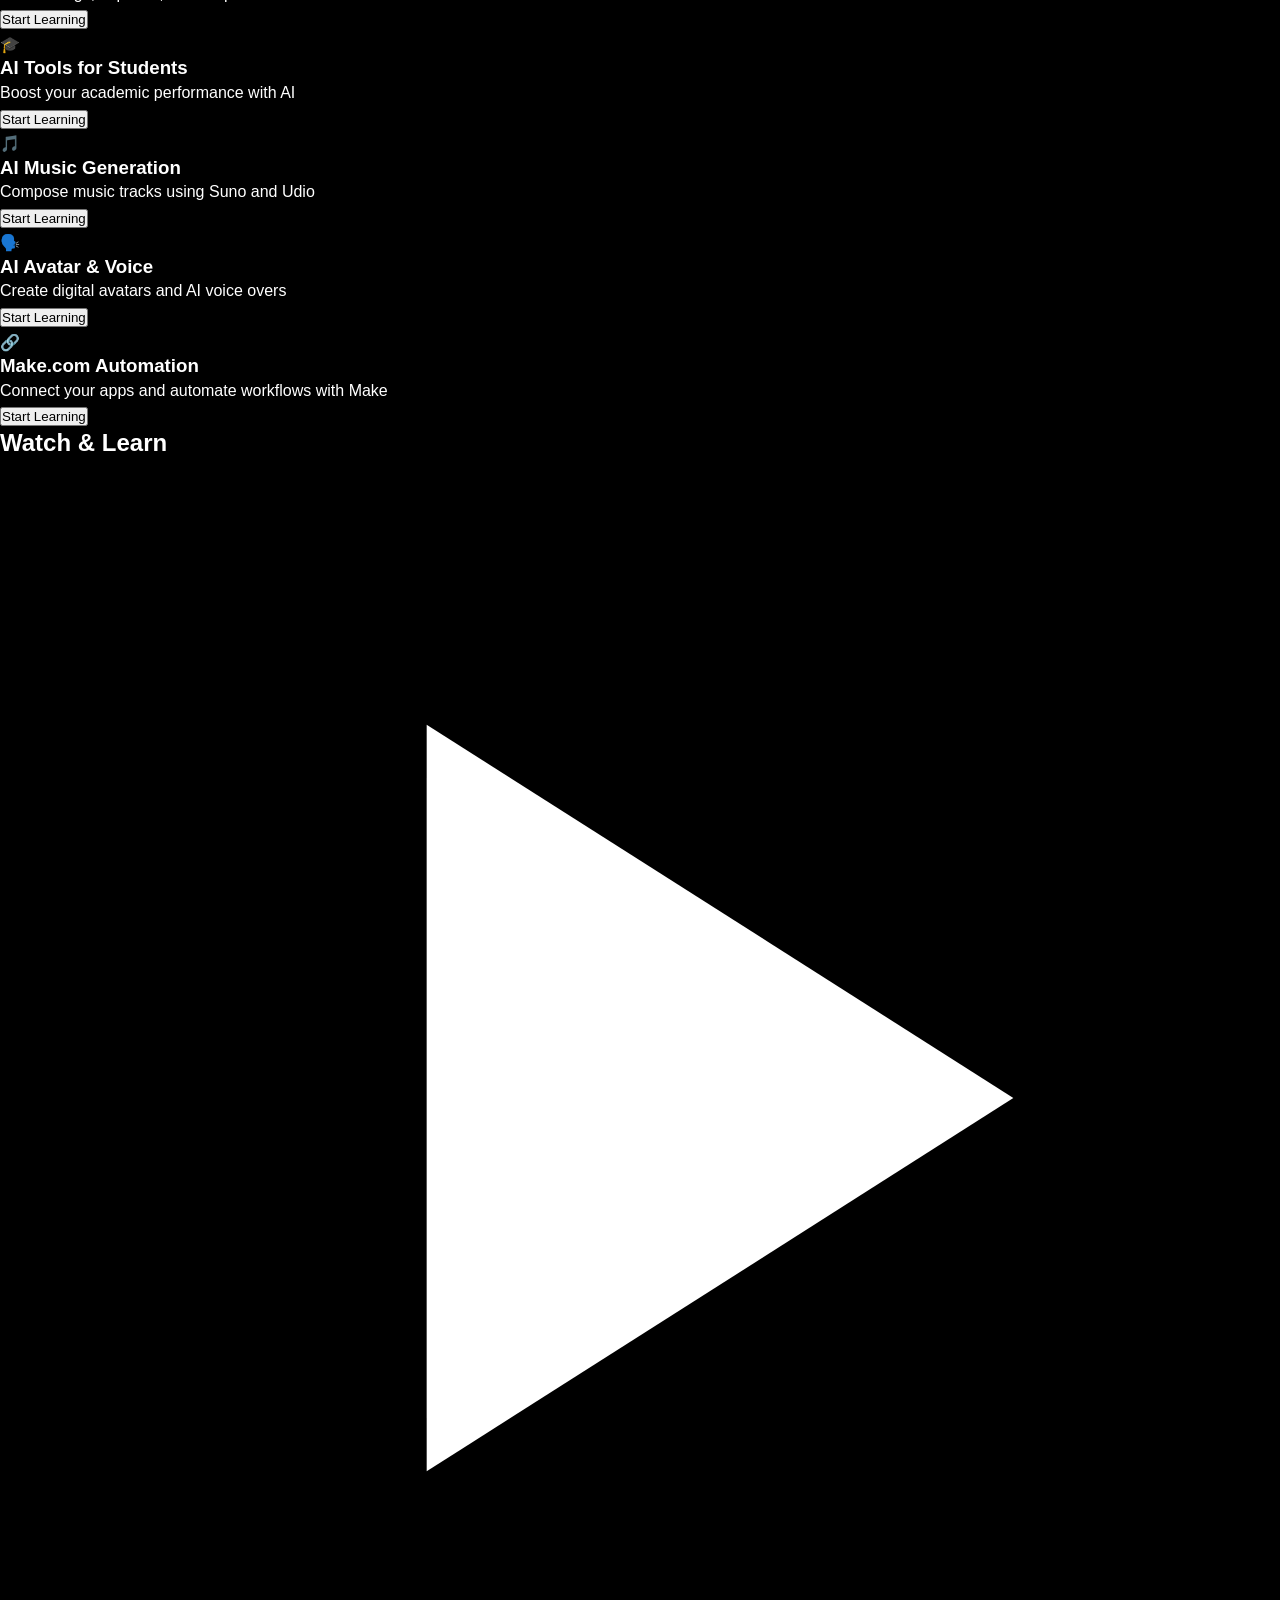
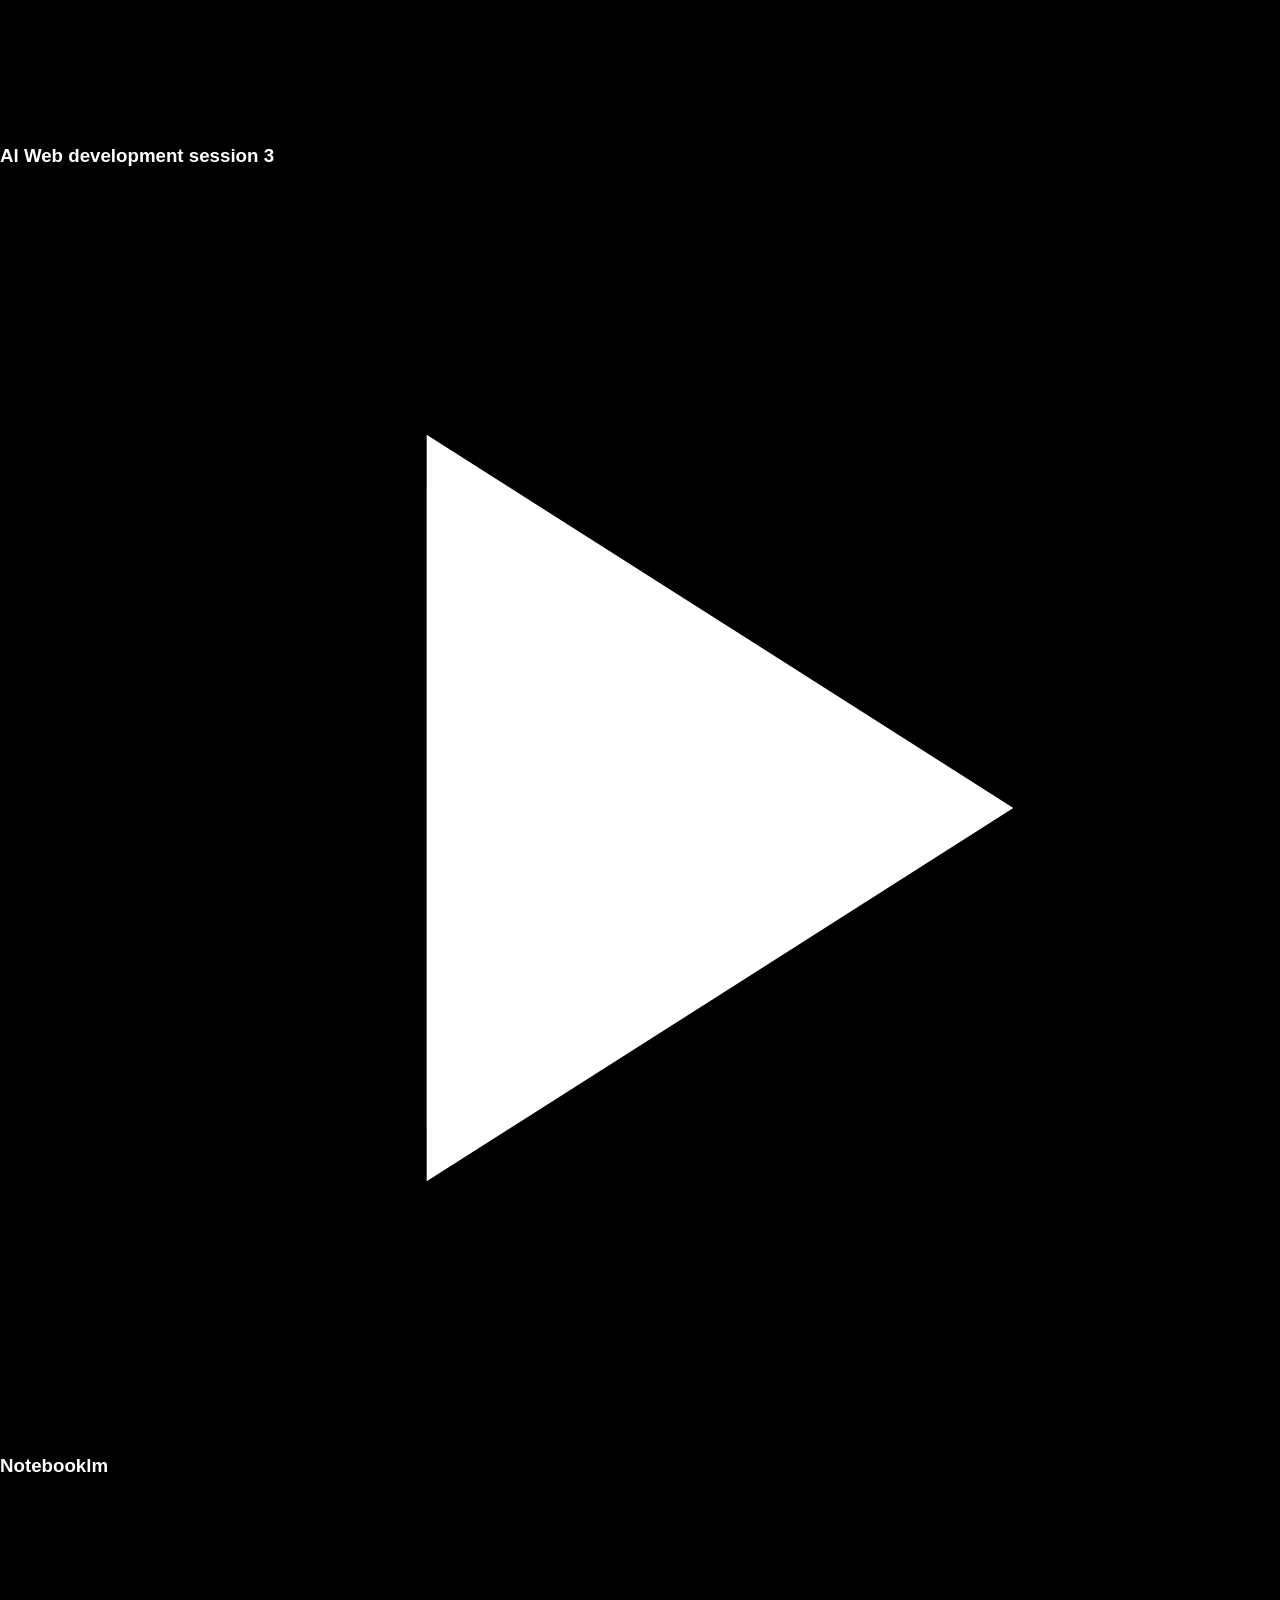
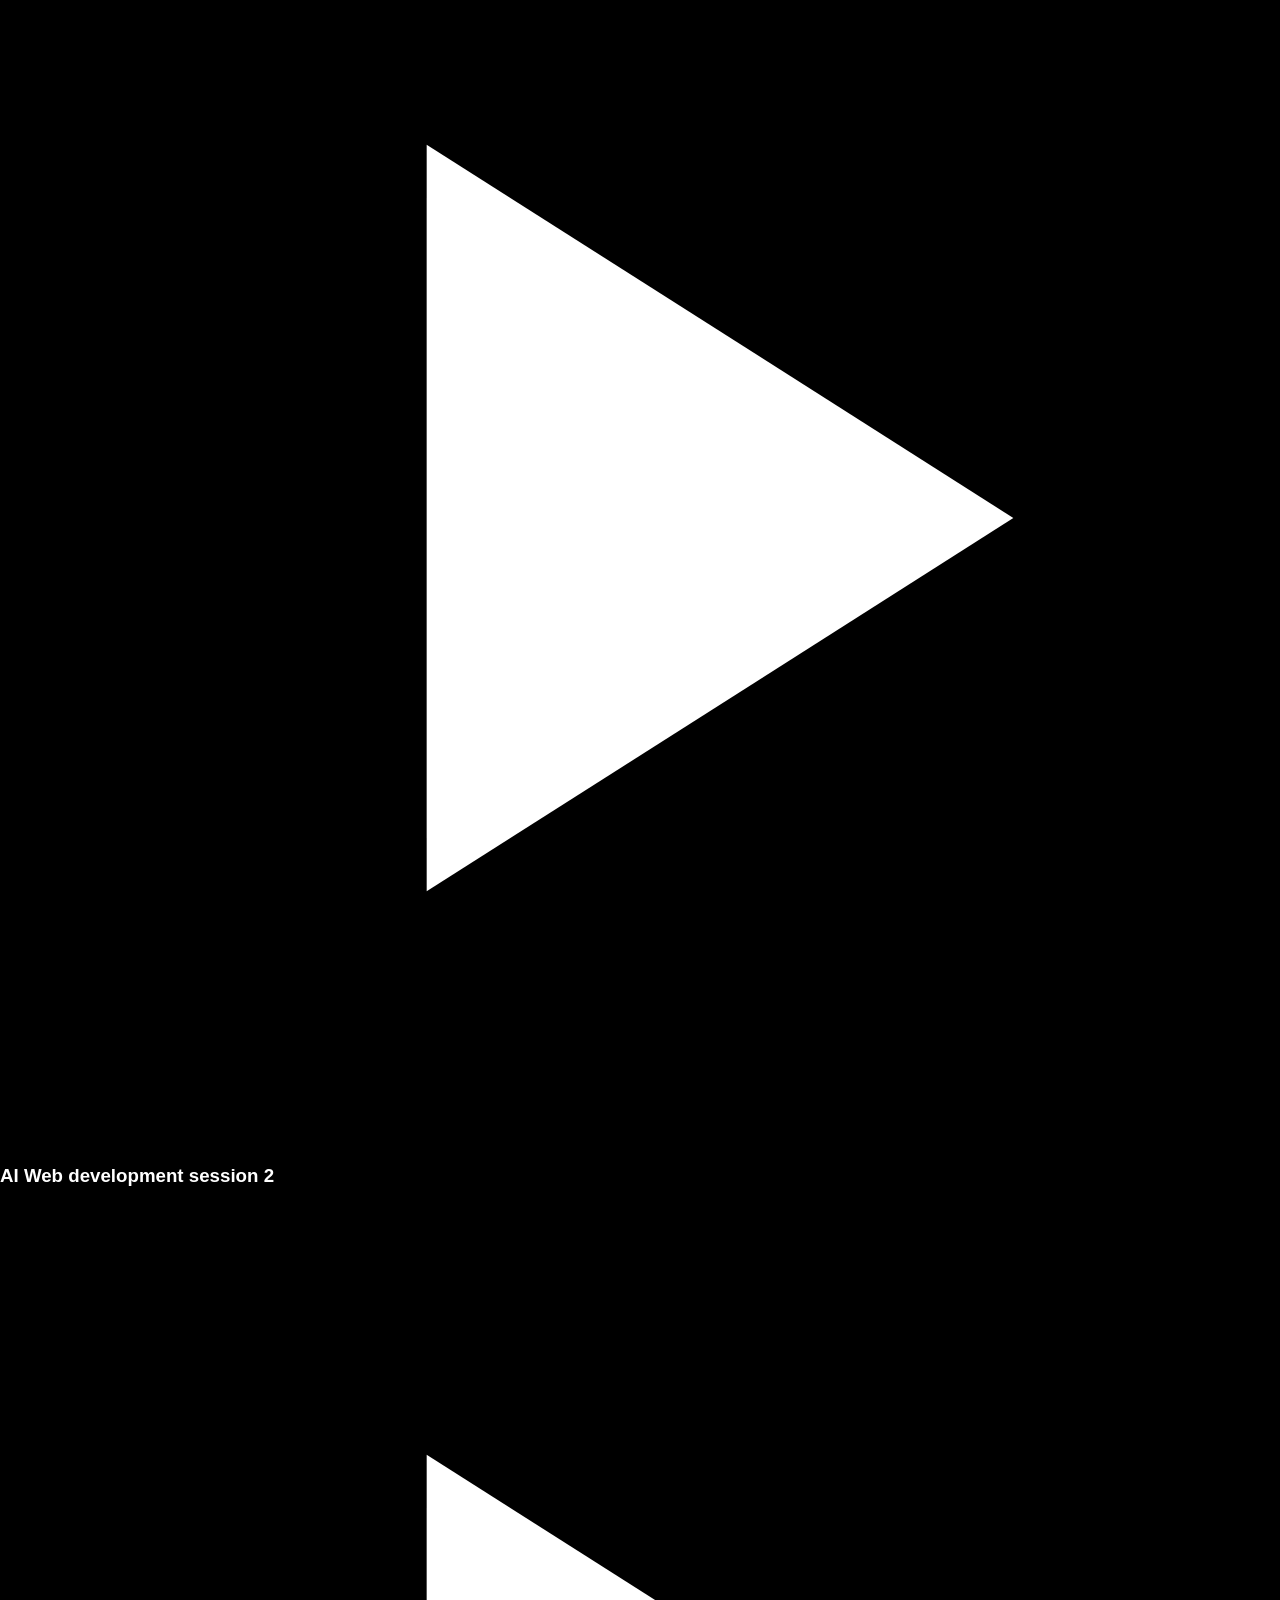
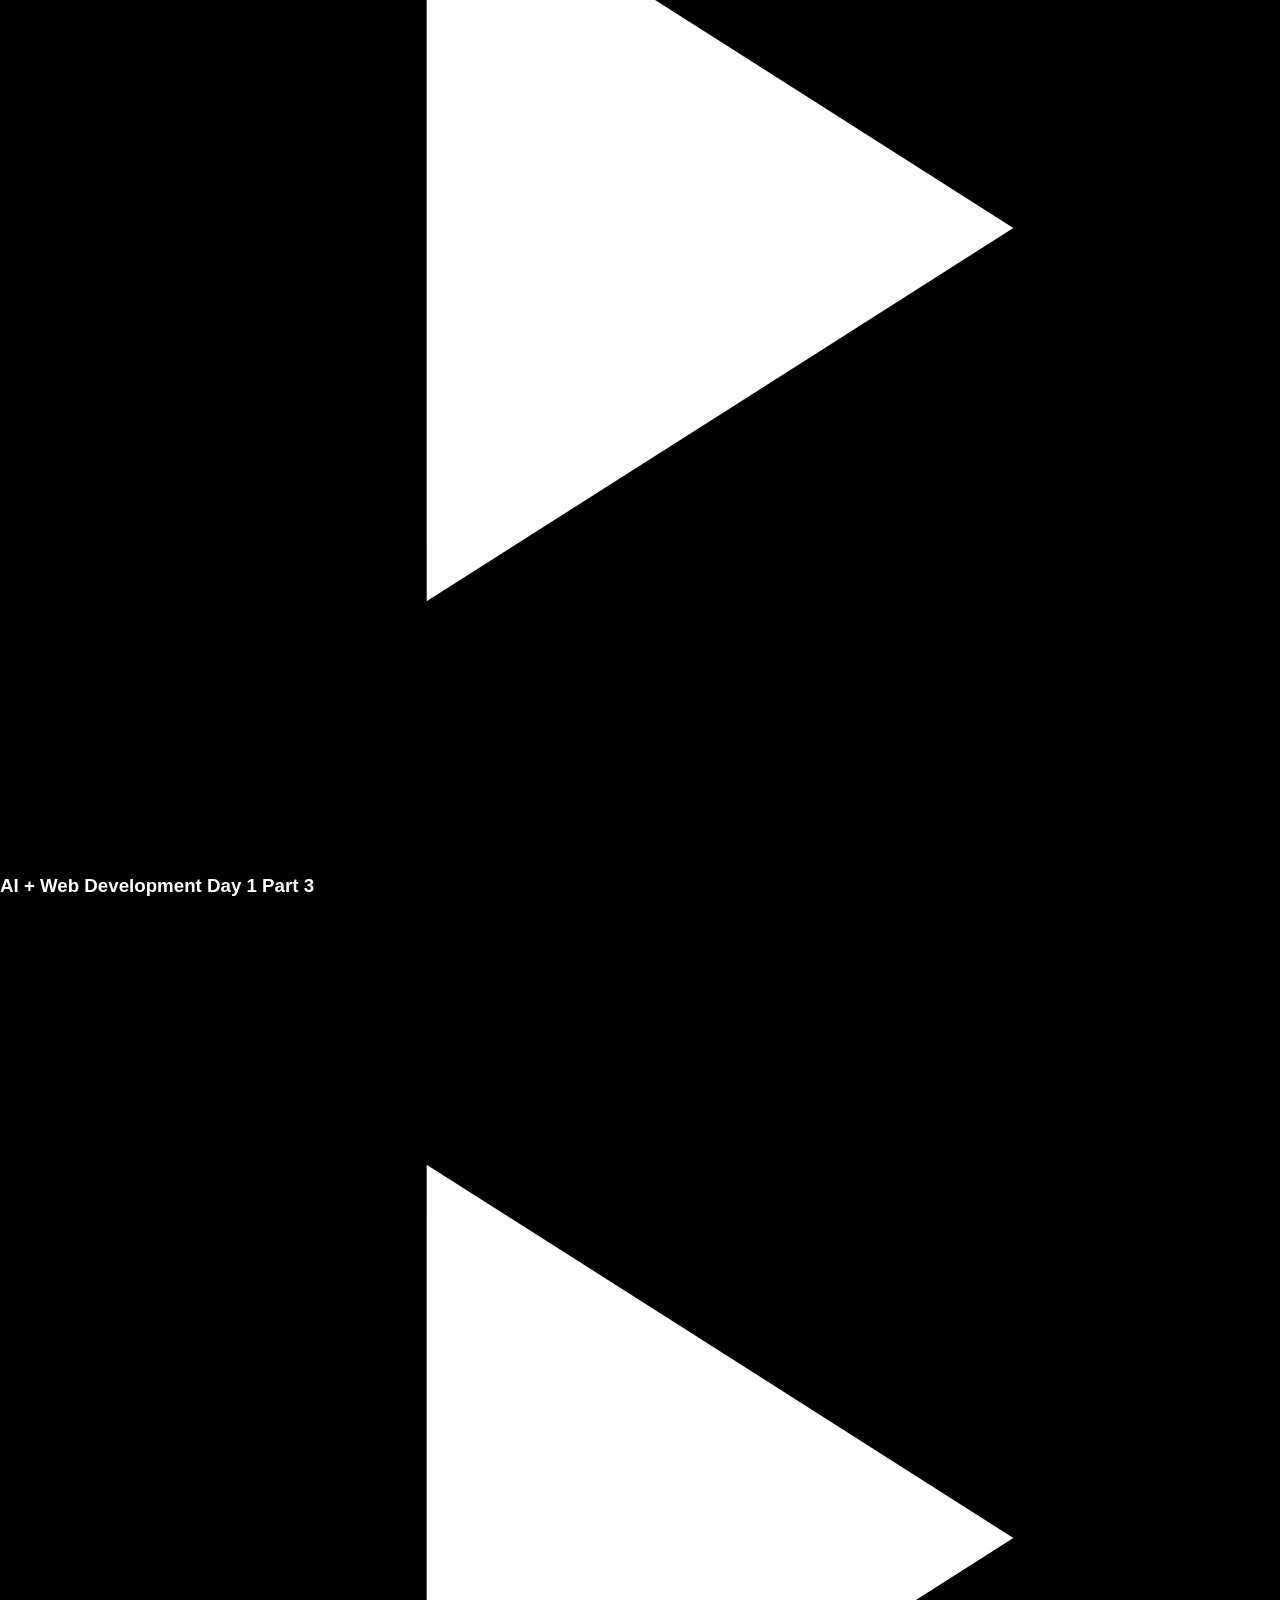
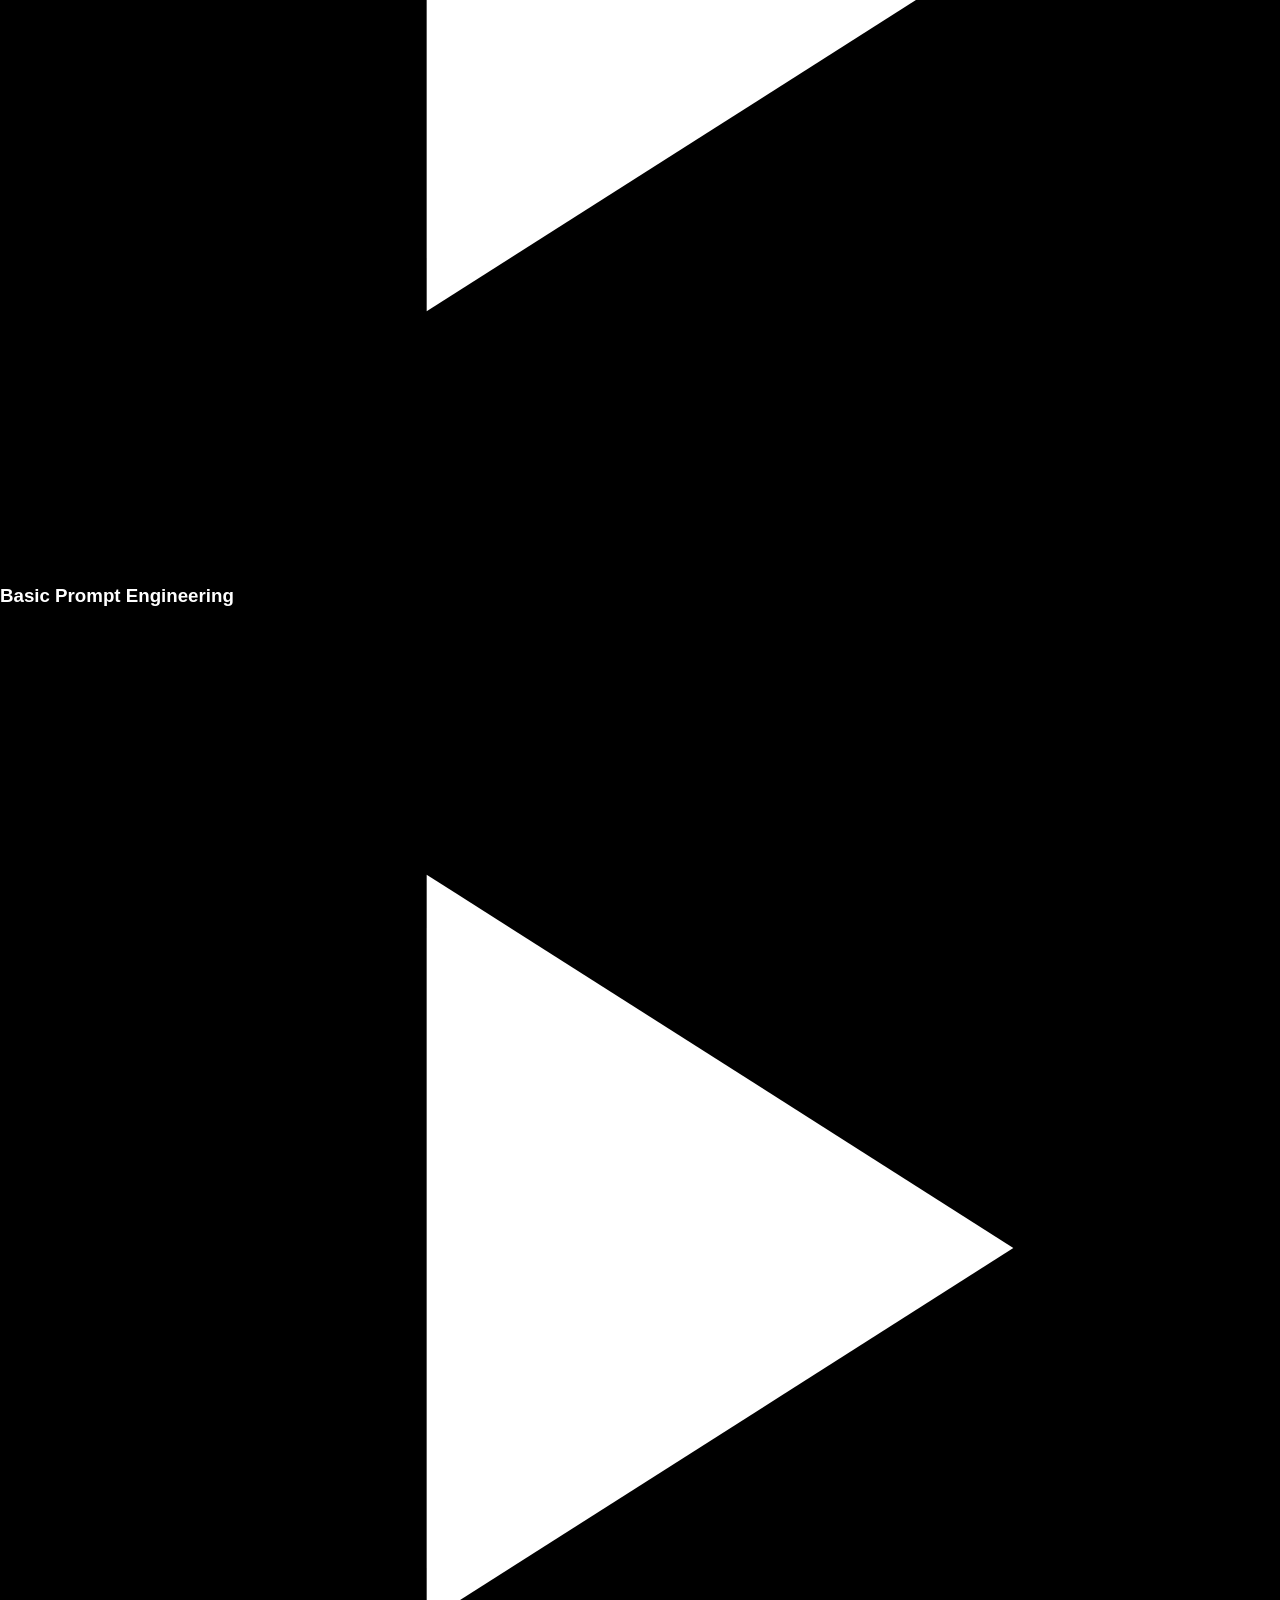
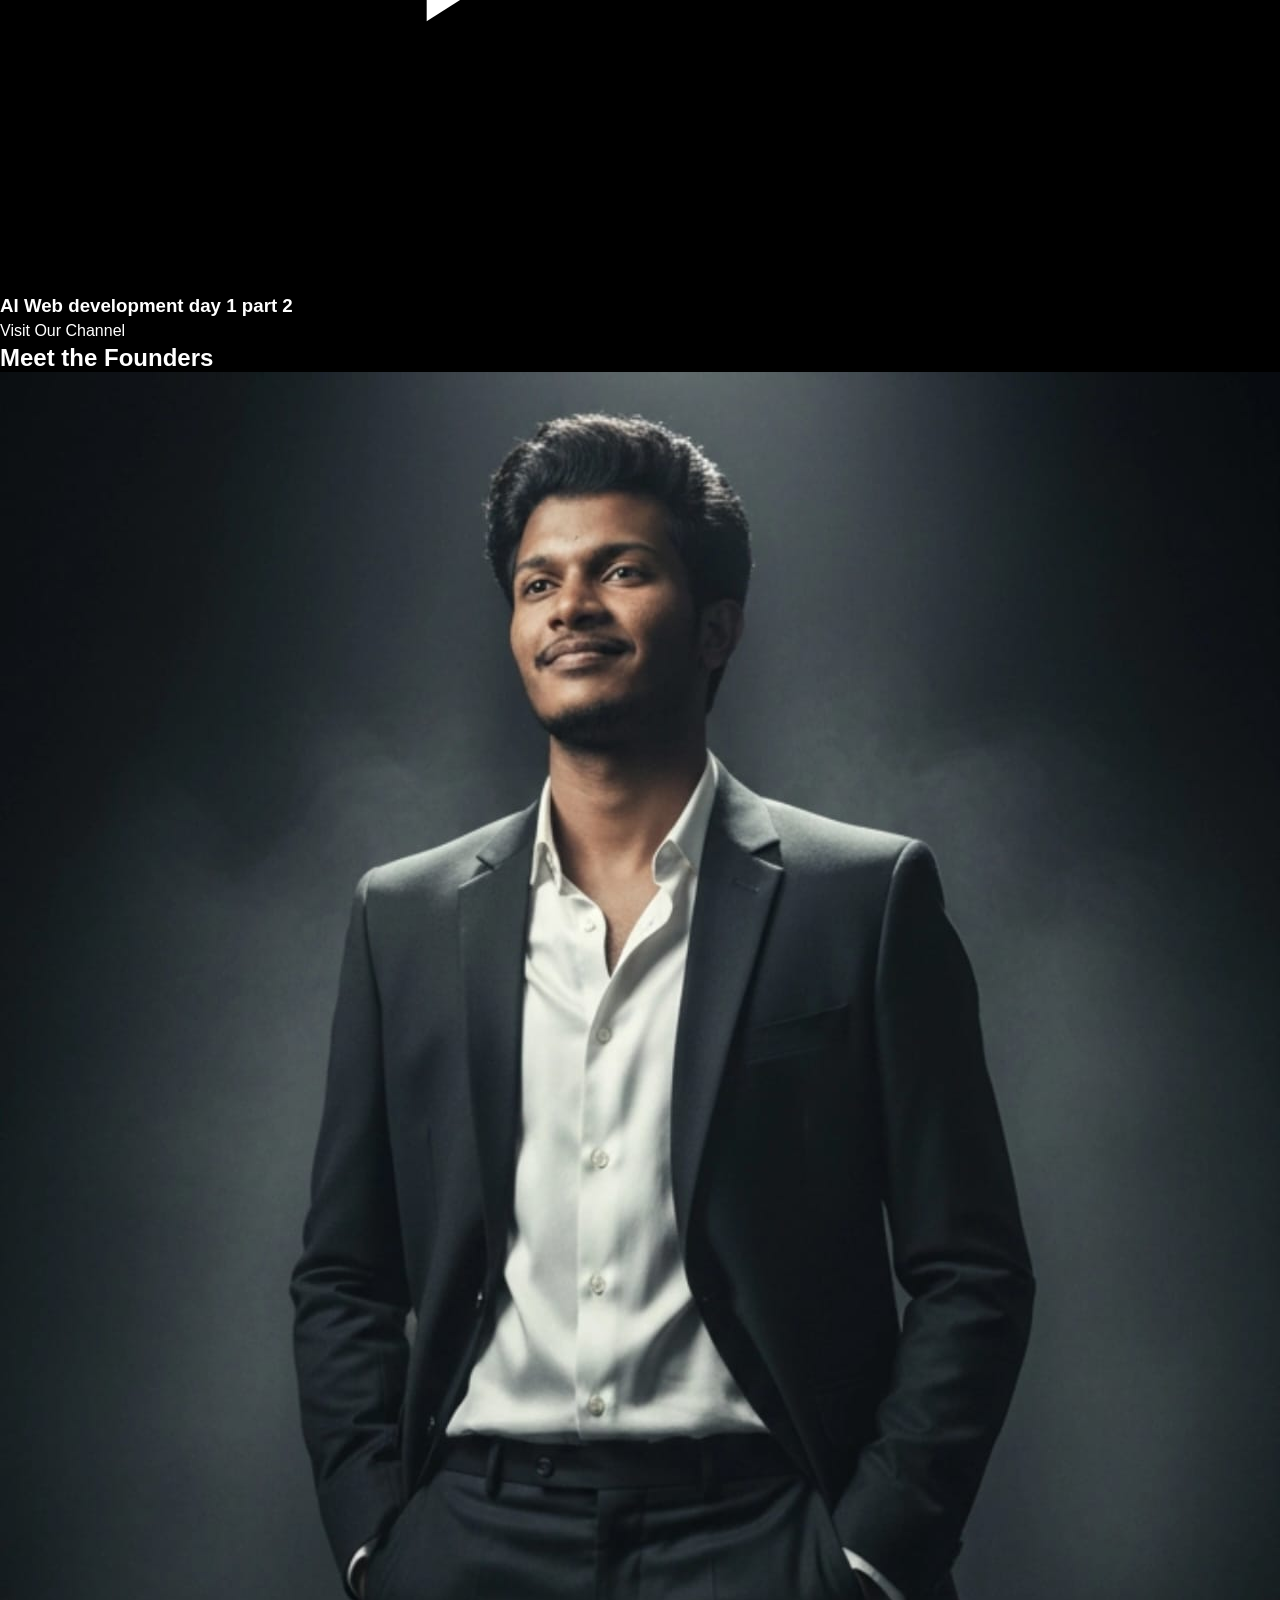
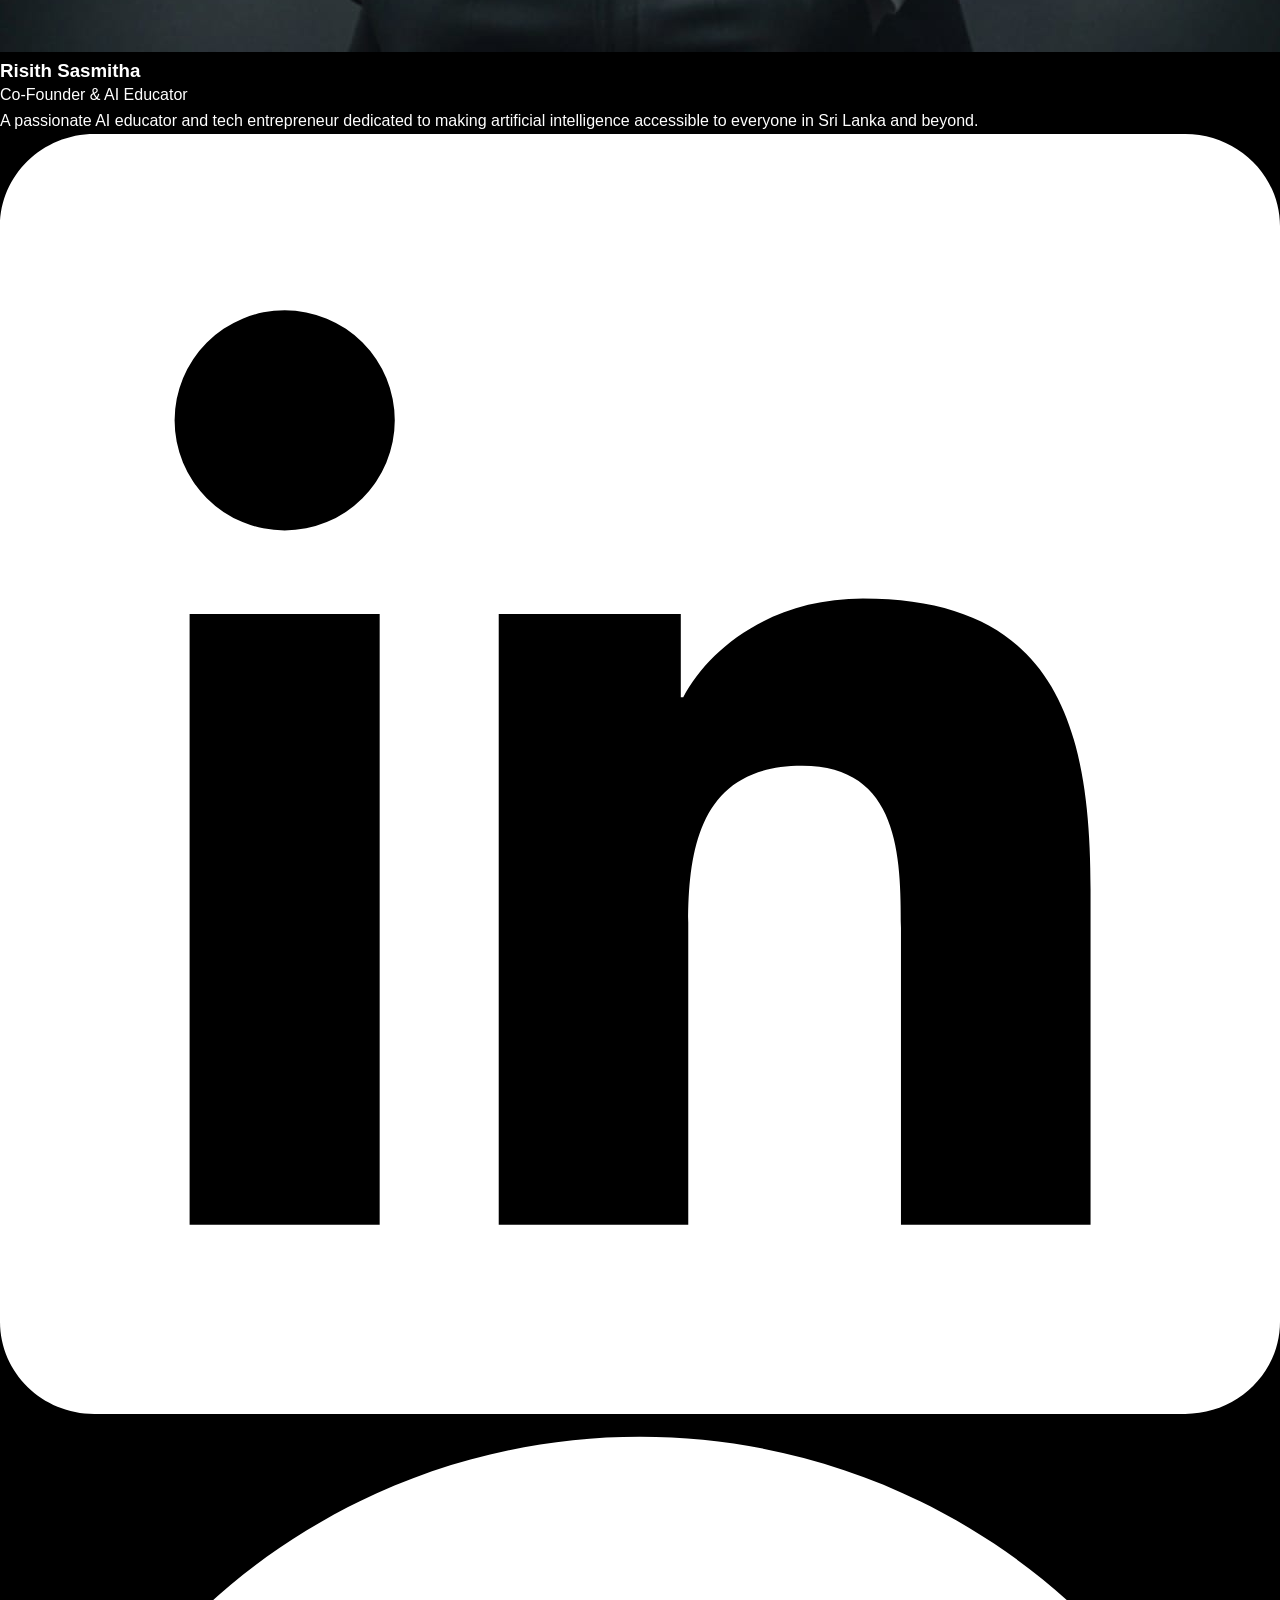
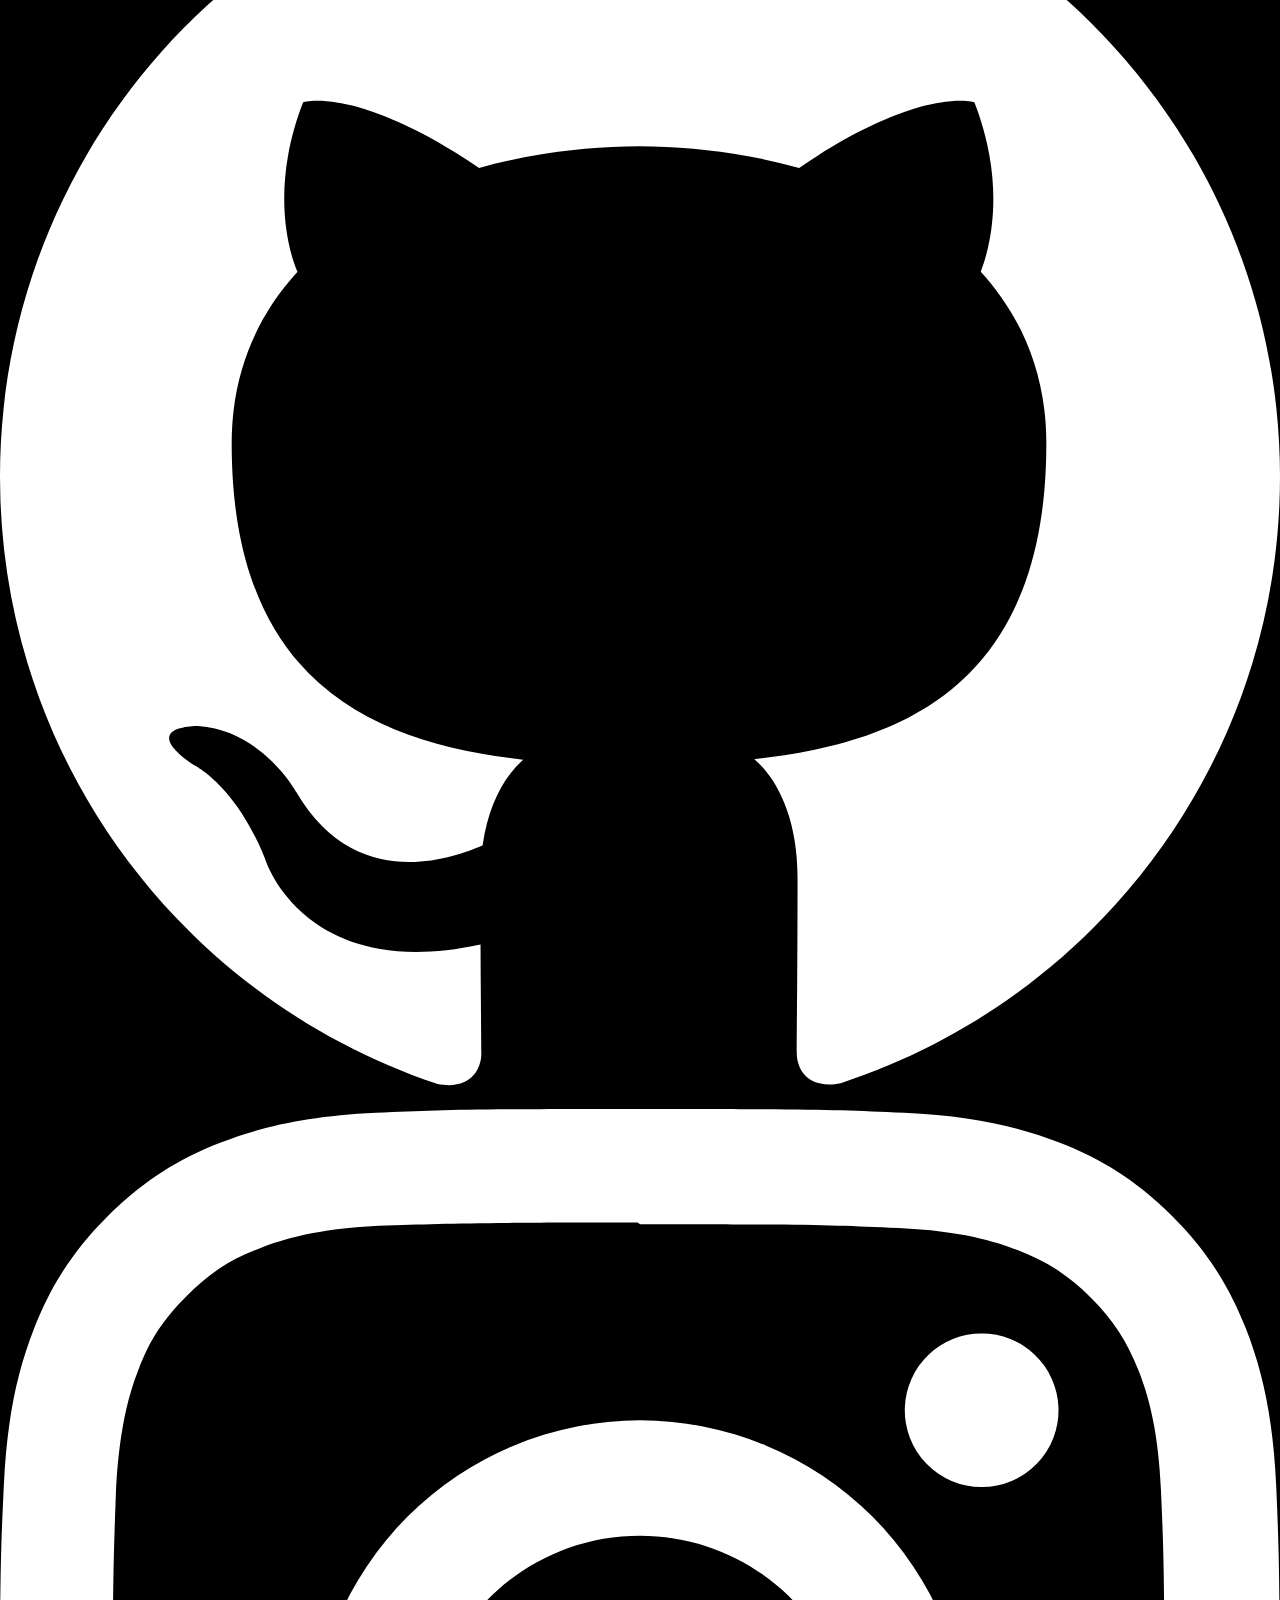
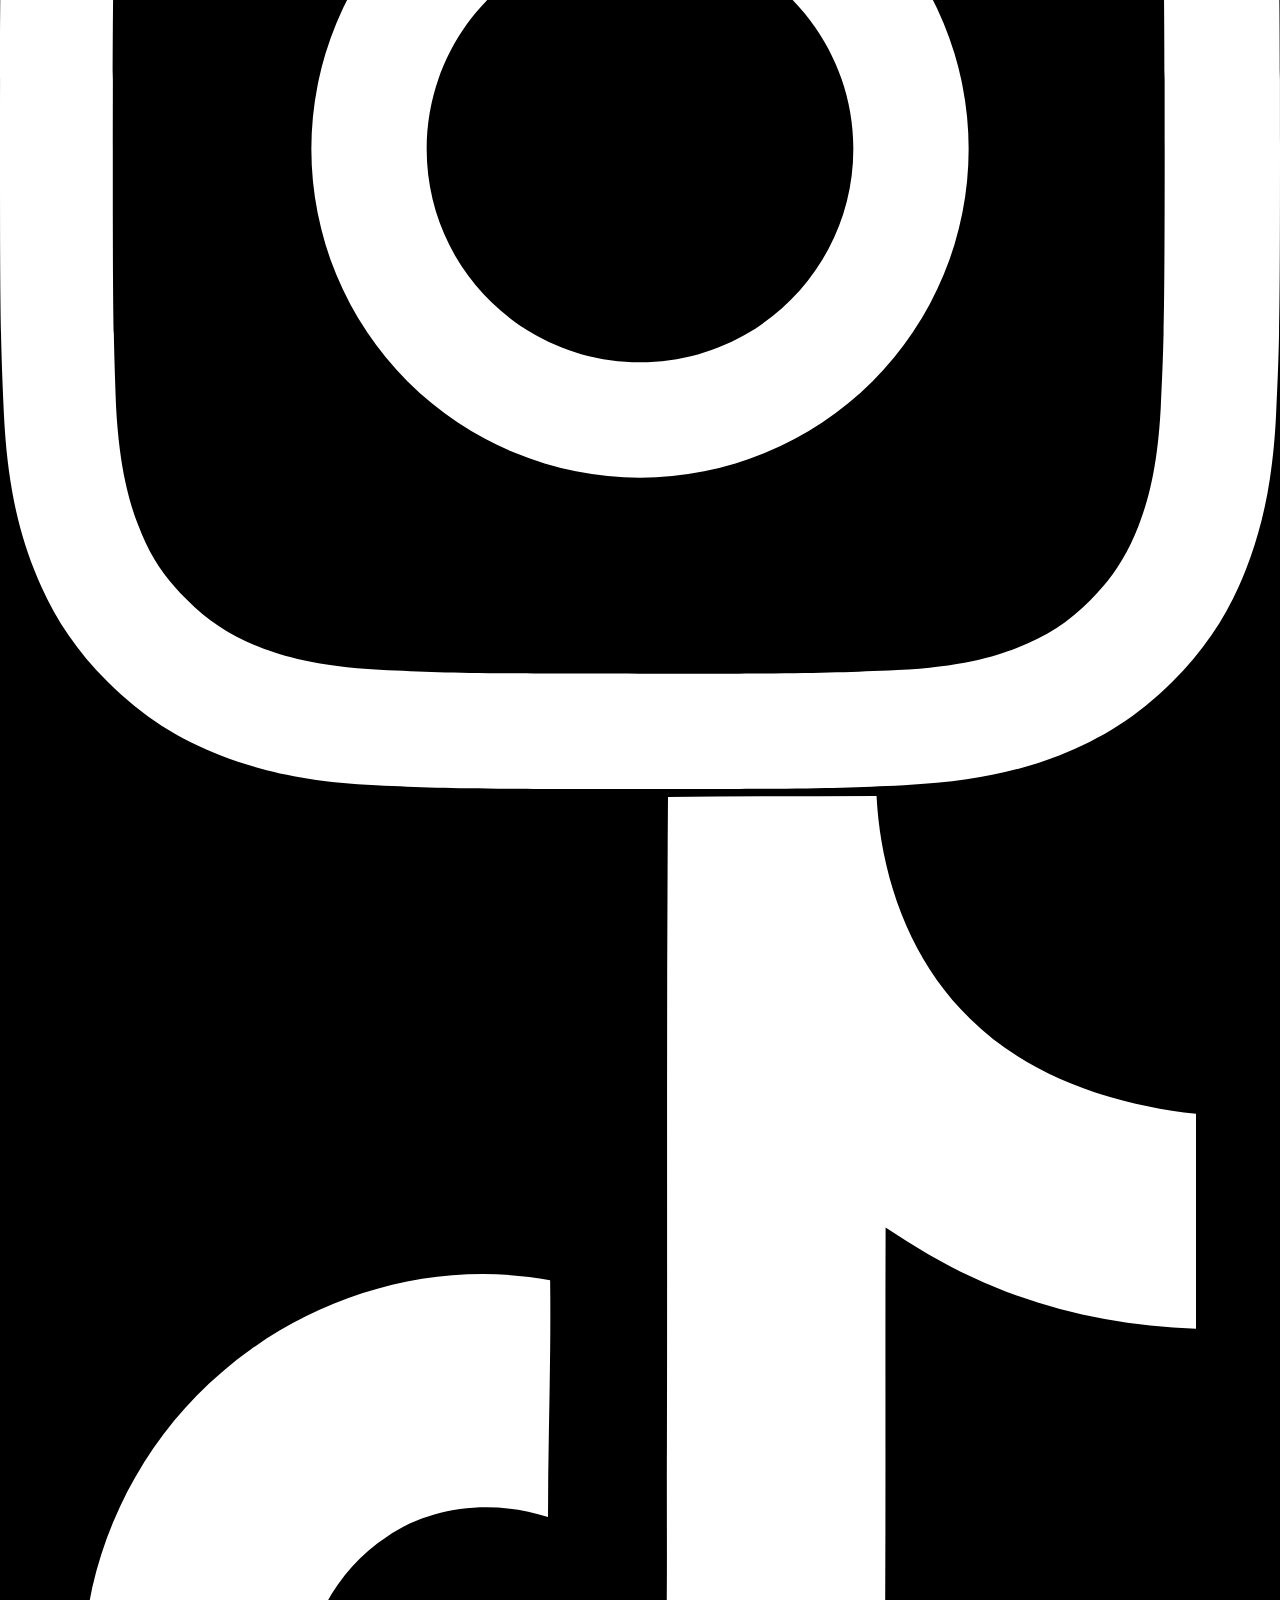
==== commit 62ade25a: "Keep only Week‑by‑Week AI card" ====
--- a/index.html
+++ b/index.html
@@ -1,12 +1,16 @@
 <!DOCTYPE html>
 <html lang="en">
+
 <head>
   <meta charset="UTF-8">
   <meta name="viewport" content="width=device-width, initial-scale=1.0">
   <title>GenAI Academy — Future Starts Here | AI Courses Sri Lanka</title>
-  <meta name="description" content="Learn AI tools, prompt engineering, automation and more. Free and premium courses by GenAI Academy Sri Lanka.">
+  <meta name="description"
+    content="Learn AI tools, prompt engineering, automation and more. Free and premium courses by GenAI Academy Sri Lanka.">
   <link rel="stylesheet" href="style.css">
+  <link rel="icon" type="image/jpeg" href="Logo.jpeg">
 </head>
+
 <body class="genai-body" id="body">
 
   <!-- Announcement Bar -->
@@ -19,10 +23,8 @@
   <nav class="genai-nav" id="navbar">
     <div class="genai-nav-inner">
       <a class="genai-nav-logo" href="#hero" id="logo-link">
-        <svg viewBox="0 0 100 100" style="width: 36px; height: 36px; flex-shrink: 0;" xmlns="http://www.w3.org/2000/svg">
-          <circle cx="50" cy="50" r="45" fill="none" stroke="currentColor" stroke-width="6"/>
-          <path d="M 50 20 A 30 30 0 1 0 80 50 H 50 V 65 H 65" fill="none" stroke="currentColor" stroke-width="6"/>
-        </svg>
+        <img src="Logo.jpeg" alt="GenAI Academy Logo"
+          style="width: 36px; height: 36px; flex-shrink: 0; object-fit: contain; border-radius: 4px;" />
         <span>GenAI Academy</span>
       </a>
       <ul class="genai-nav-links">
@@ -34,15 +36,17 @@
         <li>
           <button class="genai-theme-toggle" id="theme-toggle" aria-label="Toggle theme">
             <!-- Moon SVG initially -->
-            <svg id="theme-icon" viewBox="0 0 24 24" fill="none" stroke="currentColor" stroke-width="2" stroke-linecap="round" stroke-linejoin="round">
-              <path d="M21 12.79A9 9 0 1 1 11.21 3 7 7 0 0 0 21 12.79z"/>
+            <svg id="theme-icon" viewBox="0 0 24 24" fill="none" stroke="currentColor" stroke-width="2"
+              stroke-linecap="round" stroke-linejoin="round">
+              <path d="M21 12.79A9 9 0 1 1 11.21 3 7 7 0 0 0 21 12.79z" />
             </svg>
           </button>
         </li>
       </ul>
       <button class="genai-theme-toggle genai-mobile-toggle" id="theme-toggle-mobile" aria-label="Toggle theme">
-        <svg id="theme-icon-mobile" viewBox="0 0 24 24" fill="none" stroke="currentColor" stroke-width="2" stroke-linecap="round" stroke-linejoin="round">
-          <path d="M21 12.79A9 9 0 1 1 11.21 3 7 7 0 0 0 21 12.79z"/>
+        <svg id="theme-icon-mobile" viewBox="0 0 24 24" fill="none" stroke="currentColor" stroke-width="2"
+          stroke-linecap="round" stroke-linejoin="round">
+          <path d="M21 12.79A9 9 0 1 1 11.21 3 7 7 0 0 0 21 12.79z" />
         </svg>
       </button>
       <button class="genai-hamburger" id="hamburger" aria-label="Menu">
@@ -72,27 +76,6 @@
     </div>
   </section>
 
-  <!-- Stats Bar -->
-  <section class="genai-stats-bar">
-    <div class="genai-stats-inner">
-      <div class="genai-stat">
-        <div class="genai-stat-value"><span id="stat-students">0</span>+</div>
-        <div class="genai-stat-label">Students</div>
-      </div>
-      <div class="genai-stat">
-        <div class="genai-stat-value" id="stat-courses">0</div>
-        <div class="genai-stat-label">Courses</div>
-      </div>
-      <div class="genai-stat">
-        <div class="genai-stat-value" id="stat-founders">0</div>
-        <div class="genai-stat-label">Founders</div>
-      </div>
-      <div class="genai-stat">
-        <div class="genai-stat-value">📍</div>
-        <div class="genai-stat-label">Sri Lanka</div>
-      </div>
-    </div>
-  </section>
 
   <!-- Courses -->
   <section id="courses" class="genai-section-full genai-section-alt">
@@ -198,56 +181,75 @@
     <div class="genai-section genai-fade-in">
       <h2 class="genai-section-title genai-heading">Watch &amp; Learn</h2>
       <div class="genai-videos-grid">
-        <a class="genai-video-card" href="https://www.youtube.com/@GenAIAcademy-q7e" target="_blank" rel="noopener noreferrer">
-          <div class="genai-video-thumb">
-            <div class="genai-play-btn">
-              <svg viewBox="0 0 24 24" fill="white"><polygon points="8,5 19,12 8,19" /></svg>
-            </div>
-          </div>
-          <h3>Introduction to AI Tools</h3>
-        </a>
-        <a class="genai-video-card" href="https://www.youtube.com/@GenAIAcademy-q7e" target="_blank" rel="noopener noreferrer">
-          <div class="genai-video-thumb">
-            <div class="genai-play-btn">
-              <svg viewBox="0 0 24 24" fill="white"><polygon points="8,5 19,12 8,19" /></svg>
-            </div>
-          </div>
-          <h3>How to Use ChatGPT</h3>
-        </a>
-        <a class="genai-video-card" href="https://www.youtube.com/@GenAIAcademy-q7e" target="_blank" rel="noopener noreferrer">
-          <div class="genai-video-thumb">
-            <div class="genai-play-btn">
-              <svg viewBox="0 0 24 24" fill="white"><polygon points="8,5 19,12 8,19" /></svg>
-            </div>
-          </div>
-          <h3>AI Image Generation Tutorial</h3>
-        </a>
-        <a class="genai-video-card" href="https://www.youtube.com/@GenAIAcademy-q7e" target="_blank" rel="noopener noreferrer">
-          <div class="genai-video-thumb">
-            <div class="genai-play-btn">
-              <svg viewBox="0 0 24 24" fill="white"><polygon points="8,5 19,12 8,19" /></svg>
-            </div>
-          </div>
-          <h3>Prompt Engineering Basics</h3>
-        </a>
-        <a class="genai-video-card" href="https://www.youtube.com/@GenAIAcademy-q7e" target="_blank" rel="noopener noreferrer">
-          <div class="genai-video-thumb">
-            <div class="genai-play-btn">
-              <svg viewBox="0 0 24 24" fill="white"><polygon points="8,5 19,12 8,19" /></svg>
-            </div>
-          </div>
-          <h3>N8N Automation Guide</h3>
-        </a>
-        <a class="genai-video-card" href="https://www.youtube.com/@GenAIAcademy-q7e" target="_blank" rel="noopener noreferrer">
-          <div class="genai-video-thumb">
-            <div class="genai-play-btn">
-              <svg viewBox="0 0 24 24" fill="white"><polygon points="8,5 19,12 8,19" /></svg>
-            </div>
-          </div>
-          <h3>AI Video Creation with Runway</h3>
-        </a>
-      </div>
-      <a class="genai-channel-btn" href="https://www.youtube.com/@GenAIAcademy-q7e" target="_blank" rel="noopener noreferrer">
+        <a class="genai-video-card" href="https://youtu.be/dlOghF_Atlg?si=za9SHqsLhOVQjlOE" target="_blank"
+          rel="noopener noreferrer">
+          <div class="genai-video-thumb">
+            <div class="genai-play-btn">
+              <svg viewBox="0 0 24 24" fill="white">
+                <polygon points="8,5 19,12 8,19" />
+              </svg>
+            </div>
+          </div>
+          <h3>Al Web development session 3</h3>
+        </a>
+        <a class="genai-video-card" href="https://youtu.be/95vU9BoEo9I?si=1BZL6e1Zfwke6DMT" target="_blank"
+          rel="noopener noreferrer">
+          <div class="genai-video-thumb">
+            <div class="genai-play-btn">
+              <svg viewBox="0 0 24 24" fill="white">
+                <polygon points="8,5 19,12 8,19" />
+              </svg>
+            </div>
+          </div>
+          <h3>Notebooklm</h3>
+        </a>
+        <a class="genai-video-card" href="https://youtu.be/AjLHMZtyVjc?si=u_jFOh8hrwQZInL0" target="_blank"
+          rel="noopener noreferrer">
+          <div class="genai-video-thumb">
+            <div class="genai-play-btn">
+              <svg viewBox="0 0 24 24" fill="white">
+                <polygon points="8,5 19,12 8,19" />
+              </svg>
+            </div>
+          </div>
+          <h3>AI Web development session 2</h3>
+        </a>
+        <a class="genai-video-card" href="https://youtu.be/M3lPQDYUuPU?si=-k8a5TGclLEba0wa" target="_blank"
+          rel="noopener noreferrer">
+          <div class="genai-video-thumb">
+            <div class="genai-play-btn">
+              <svg viewBox="0 0 24 24" fill="white">
+                <polygon points="8,5 19,12 8,19" />
+              </svg>
+            </div>
+          </div>
+          <h3>AI + Web Development Day 1 Part 3</h3>
+        </a>
+        <a class="genai-video-card" href="https://youtu.be/0Kv8vWooN8w?si=TXoxq1rqWsw-vc5s" target="_blank"
+          rel="noopener noreferrer">
+          <div class="genai-video-thumb">
+            <div class="genai-play-btn">
+              <svg viewBox="0 0 24 24" fill="white">
+                <polygon points="8,5 19,12 8,19" />
+              </svg>
+            </div>
+          </div>
+          <h3>Basic Prompt Engineering</h3>
+        </a>
+        <a class="genai-video-card" href="https://youtu.be/PLx8V6rfMRw?si=vTpSXaWp03vtaPeU" target="_blank"
+          rel="noopener noreferrer">
+          <div class="genai-video-thumb">
+            <div class="genai-play-btn">
+              <svg viewBox="0 0 24 24" fill="white">
+                <polygon points="8,5 19,12 8,19" />
+              </svg>
+            </div>
+          </div>
+          <h3>AI Web development day 1 part 2</h3>
+        </a>
+      </div>
+      <a class="genai-channel-btn" href="https://www.youtube.com/@GenAIAcademy-q7e" target="_blank"
+        rel="noopener noreferrer">
         Visit Our Channel
       </a>
     </div>
@@ -259,27 +261,61 @@
       <h2 class="genai-section-title genai-heading">Meet the Founders</h2>
       <div class="genai-founders-grid">
         <div class="genai-founder-card">
-          <div class="genai-founder-avatar">D</div>
+          <img src="risith.jpeg" alt="Risith Sasmitha" class="genai-founder-avatar" style="object-fit: cover;" />
+          <h3>Risith Sasmitha</h3>
+          <div class="genai-founder-role">Co-Founder & AI Educator</div>
+          <p class="genai-founder-bio">A passionate AI educator and tech entrepreneur dedicated to making artificial
+            intelligence accessible to everyone in Sri Lanka and beyond.</p>
+          <div class="genai-social-links">
+            <a class="genai-social-link" href="https://www.linkedin.com/in/risith-sasmitha/" target="_blank"
+              rel="noopener noreferrer" aria-label="LinkedIn"><svg viewBox="0 0 24 24" fill="currentColor">
+                <path
+                  d="M20.447 20.452h-3.554v-5.569c0-1.328-.027-3.037-1.852-3.037-1.853 0-2.136 1.445-2.136 2.939v5.667H9.351V9h3.414v1.561h.046c.477-.9 1.637-1.85 3.37-1.85 3.601 0 4.267 2.37 4.267 5.455v6.286zM5.337 7.433a2.062 2.062 0 01-2.063-2.065 2.064 2.064 0 112.063 2.065zm1.782 13.019H3.555V9h3.564v11.452zM22.225 0H1.771C.792 0 0 .774 0 1.729v20.542C0 23.227.792 24 1.771 24h20.451C23.2 24 24 23.227 24 22.271V1.729C24 .774 23.2 0 22.222 0h.003z" />
+              </svg></a>
+            <a class="genai-social-link" href="https://github.com/" target="_blank" rel="noopener noreferrer"
+              aria-label="GitHub"><svg viewBox="0 0 24 24" fill="currentColor">
+                <path
+                  d="M12 .297c-6.63 0-12 5.373-12 12 0 5.303 3.438 9.8 8.205 11.385.6.113.82-.258.82-.577 0-.285-.01-1.04-.015-2.04-3.338.724-4.042-1.61-4.042-1.61C4.422 18.07 3.633 17.7 3.633 17.7c-1.087-.744.084-.729.084-.729 1.205.084 1.838 1.236 1.838 1.236 1.07 1.835 2.809 1.305 3.495.998.108-.776.417-1.305.76-1.605-2.665-.3-5.466-1.332-5.466-5.93 0-1.31.465-2.38 1.235-3.22-.135-.303-.54-1.523.105-3.176 0 0 1.005-.322 3.3 1.23.96-.267 1.98-.399 3-.405 1.02.006 2.04.138 3 .405 2.28-1.552 3.285-1.23 3.285-1.23.645 1.653.24 2.873.12 3.176.765.84 1.23 1.91 1.23 3.22 0 4.61-2.805 5.625-5.475 5.92.42.36.81 1.096.81 2.22 0 1.606-.015 2.896-.015 3.286 0 .315.21.69.825.57C20.565 22.092 24 17.592 24 12.297c0-6.627-5.373-12-12-12" />
+              </svg></a>
+            <a class="genai-social-link" href="https://www.instagram.com/" target="_blank" rel="noopener noreferrer"
+              aria-label="Instagram"><svg viewBox="0 0 24 24" fill="currentColor">
+                <path
+                  d="M12 0C8.74 0 8.333.015 7.053.072 5.775.132 4.905.333 4.14.63c-.789.306-1.459.717-2.126 1.384S.935 3.35.63 4.14C.333 4.905.131 5.775.072 7.053.012 8.333 0 8.74 0 12s.015 3.667.072 4.947c.06 1.277.261 2.148.558 2.913.306.788.717 1.459 1.384 2.126.667.666 1.336 1.079 2.126 1.384.766.296 1.636.499 2.913.558C8.333 23.988 8.74 24 12 24s3.667-.015 4.947-.072c1.277-.06 2.148-.262 2.913-.558.788-.306 1.459-.718 2.126-1.384.666-.667 1.079-1.335 1.384-2.126.296-.765.499-1.636.558-2.913.06-1.28.072-1.687.072-4.947s-.015-3.667-.072-4.947c-.06-1.277-.262-2.149-.558-2.913-.306-.789-.718-1.459-1.384-2.126C21.319 1.347 20.651.935 19.86.63c-.765-.297-1.636-.499-2.913-.558C15.667.012 15.26 0 12 0zm0 2.16c3.203 0 3.585.016 4.85.071 1.17.055 1.805.249 2.227.415.562.217.96.477 1.382.896.419.42.679.819.896 1.381.164.422.36 1.057.413 2.227.057 1.266.07 1.646.07 4.85s-.015 3.585-.074 4.85c-.061 1.17-.256 1.805-.421 2.227-.224.562-.479.96-.899 1.382-.419.419-.824.679-1.38.896-.42.164-1.065.36-2.235.413-1.274.057-1.649.07-4.859.07-3.211 0-3.586-.015-4.859-.074-1.171-.061-1.816-.256-2.236-.421-.569-.224-.96-.479-1.379-.899-.421-.419-.69-.824-.9-1.38-.165-.42-.359-1.065-.42-2.235-.045-1.26-.061-1.649-.061-4.844 0-3.196.016-3.586.061-4.861.061-1.17.255-1.814.42-2.234.21-.57.479-.96.9-1.381.419-.419.81-.689 1.379-.898.42-.166 1.051-.361 2.221-.421 1.275-.045 1.65-.06 4.859-.06l.045.03zm0 3.678a6.162 6.162 0 100 12.324 6.162 6.162 0 100-12.324zM12 16c-2.21 0-4-1.79-4-4s1.79-4 4-4 4 1.79 4 4-1.79 4-4 4zm7.846-10.405a1.441 1.441 0 11-2.88 0 1.441 1.441 0 012.88 0z" />
+              </svg></a>
+            <a class="genai-social-link" href="https://www.tiktok.com/" target="_blank" rel="noopener noreferrer"
+              aria-label="TikTok"><svg viewBox="0 0 24 24" fill="currentColor">
+                <path
+                  d="M12.525.02c1.31-.02 2.61-.01 3.91-.02.08 1.53.63 3.09 1.75 4.17 1.12 1.11 2.7 1.62 4.24 1.79v4.03c-1.44-.05-2.89-.35-4.2-.97-.57-.26-1.1-.59-1.62-.93-.01 2.92.01 5.84-.02 8.75-.08 1.4-.54 2.79-1.35 3.94-1.31 1.92-3.58 3.17-5.91 3.21-1.43.08-2.86-.31-4.08-1.03-2.02-1.19-3.44-3.37-3.65-5.71-.02-.5-.03-1-.01-1.49.18-1.9 1.12-3.72 2.58-4.96 1.66-1.44 3.98-2.13 6.15-1.72.02 1.48-.04 2.96-.04 4.44-.99-.32-2.15-.23-3.02.37-.63.41-1.11 1.04-1.36 1.75-.21.51-.15 1.07-.14 1.61.24 1.64 1.82 3.02 3.5 2.87 1.12-.01 2.19-.66 2.77-1.61.19-.33.4-.67.41-1.06.1-1.79.06-3.57.07-5.36.01-4.03-.01-8.05.02-12.07z" />
+              </svg></a>
+          </div>
+        </div>
+        <div class="genai-founder-card">
+          <img src="dinil.png" alt="Dinil Bhashana" class="genai-founder-avatar" style="object-fit: cover;" />
           <h3>Dinil Bhashana</h3>
           <div class="genai-founder-role">Co-Founder & AI Educator</div>
-          <p class="genai-founder-bio">IT undergraduate at ICBT pursuing HND in Software Engineering. Passionate about teaching AI tools to the next generation of tech professionals in Sri Lanka.</p>
+          <p class="genai-founder-bio">IT undergraduate at ICBT pursuing HND in Software Engineering. Passionate about
+            teaching AI tools to the next generation of tech professionals in Sri Lanka.</p>
           <div class="genai-social-links">
-            <a class="genai-social-link" href="https://www.linkedin.com/in/dinil-bhashana/" target="_blank" rel="noopener noreferrer" aria-label="LinkedIn"><svg viewBox="0 0 24 24" fill="currentColor"><path d="M20.447 20.452h-3.554v-5.569c0-1.328-.027-3.037-1.852-3.037-1.853 0-2.136 1.445-2.136 2.939v5.667H9.351V9h3.414v1.561h.046c.477-.9 1.637-1.85 3.37-1.85 3.601 0 4.267 2.37 4.267 5.455v6.286zM5.337 7.433a2.062 2.062 0 01-2.063-2.065 2.064 2.064 0 112.063 2.065zm1.782 13.019H3.555V9h3.564v11.452zM22.225 0H1.771C.792 0 0 .774 0 1.729v20.542C0 23.227.792 24 1.771 24h20.451C23.2 24 24 23.227 24 22.271V1.729C24 .774 23.2 0 22.222 0h.003z"/></svg></a>
-            <a class="genai-social-link" href="https://github.com/dinil2" target="_blank" rel="noopener noreferrer" aria-label="GitHub"><svg viewBox="0 0 24 24" fill="currentColor"><path d="M12 .297c-6.63 0-12 5.373-12 12 0 5.303 3.438 9.8 8.205 11.385.6.113.82-.258.82-.577 0-.285-.01-1.04-.015-2.04-3.338.724-4.042-1.61-4.042-1.61C4.422 18.07 3.633 17.7 3.633 17.7c-1.087-.744.084-.729.084-.729 1.205.084 1.838 1.236 1.838 1.236 1.07 1.835 2.809 1.305 3.495.998.108-.776.417-1.305.76-1.605-2.665-.3-5.466-1.332-5.466-5.93 0-1.31.465-2.38 1.235-3.22-.135-.303-.54-1.523.105-3.176 0 0 1.005-.322 3.3 1.23.96-.267 1.98-.399 3-.405 1.02.006 2.04.138 3 .405 2.28-1.552 3.285-1.23 3.285-1.23.645 1.653.24 2.873.12 3.176.765.84 1.23 1.91 1.23 3.22 0 4.61-2.805 5.625-5.475 5.92.42.36.81 1.096.81 2.22 0 1.606-.015 2.896-.015 3.286 0 .315.21.69.825.57C20.565 22.092 24 17.592 24 12.297c0-6.627-5.373-12-12-12"/></svg></a>
-            <a class="genai-social-link" href="https://www.instagram.com/" target="_blank" rel="noopener noreferrer" aria-label="Instagram"><svg viewBox="0 0 24 24" fill="currentColor"><path d="M12 0C8.74 0 8.333.015 7.053.072 5.775.132 4.905.333 4.14.63c-.789.306-1.459.717-2.126 1.384S.935 3.35.63 4.14C.333 4.905.131 5.775.072 7.053.012 8.333 0 8.74 0 12s.015 3.667.072 4.947c.06 1.277.261 2.148.558 2.913.306.788.717 1.459 1.384 2.126.667.666 1.336 1.079 2.126 1.384.766.296 1.636.499 2.913.558C8.333 23.988 8.74 24 12 24s3.667-.015 4.947-.072c1.277-.06 2.148-.262 2.913-.558.788-.306 1.459-.718 2.126-1.384.666-.667 1.079-1.335 1.384-2.126.296-.765.499-1.636.558-2.913.06-1.28.072-1.687.072-4.947s-.015-3.667-.072-4.947c-.06-1.277-.262-2.149-.558-2.913-.306-.789-.718-1.459-1.384-2.126C21.319 1.347 20.651.935 19.86.63c-.765-.297-1.636-.499-2.913-.558C15.667.012 15.26 0 12 0zm0 2.16c3.203 0 3.585.016 4.85.071 1.17.055 1.805.249 2.227.415.562.217.96.477 1.382.896.419.42.679.819.896 1.381.164.422.36 1.057.413 2.227.057 1.266.07 1.646.07 4.85s-.015 3.585-.074 4.85c-.061 1.17-.256 1.805-.421 2.227-.224.562-.479.96-.899 1.382-.419.419-.824.679-1.38.896-.42.164-1.065.36-2.235.413-1.274.057-1.649.07-4.859.07-3.211 0-3.586-.015-4.859-.074-1.171-.061-1.816-.256-2.236-.421-.569-.224-.96-.479-1.379-.899-.421-.419-.69-.824-.9-1.38-.165-.42-.359-1.065-.42-2.235-.045-1.26-.061-1.649-.061-4.844 0-3.196.016-3.586.061-4.861.061-1.17.255-1.814.42-2.234.21-.57.479-.96.9-1.381.419-.419.81-.689 1.379-.898.42-.166 1.051-.361 2.221-.421 1.275-.045 1.65-.06 4.859-.06l.045.03zm0 3.678a6.162 6.162 0 100 12.324 6.162 6.162 0 100-12.324zM12 16c-2.21 0-4-1.79-4-4s1.79-4 4-4 4 1.79 4 4-1.79 4-4 4zm7.846-10.405a1.441 1.441 0 11-2.88 0 1.441 1.441 0 012.88 0z"/></svg></a>
-            <a class="genai-social-link" href="https://www.tiktok.com/" target="_blank" rel="noopener noreferrer" aria-label="TikTok"><svg viewBox="0 0 24 24" fill="currentColor"><path d="M12.525.02c1.31-.02 2.61-.01 3.91-.02.08 1.53.63 3.09 1.75 4.17 1.12 1.11 2.7 1.62 4.24 1.79v4.03c-1.44-.05-2.89-.35-4.2-.97-.57-.26-1.1-.59-1.62-.93-.01 2.92.01 5.84-.02 8.75-.08 1.4-.54 2.79-1.35 3.94-1.31 1.92-3.58 3.17-5.91 3.21-1.43.08-2.86-.31-4.08-1.03-2.02-1.19-3.44-3.37-3.65-5.71-.02-.5-.03-1-.01-1.49.18-1.9 1.12-3.72 2.58-4.96 1.66-1.44 3.98-2.13 6.15-1.72.02 1.48-.04 2.96-.04 4.44-.99-.32-2.15-.23-3.02.37-.63.41-1.11 1.04-1.36 1.75-.21.51-.15 1.07-.14 1.61.24 1.64 1.82 3.02 3.5 2.87 1.12-.01 2.19-.66 2.77-1.61.19-.33.4-.67.41-1.06.1-1.79.06-3.57.07-5.36.01-4.03-.01-8.05.02-12.07z"/></svg></a>
-          </div>
-        </div>
-        <div class="genai-founder-card">
-          <div class="genai-founder-avatar">R</div>
-          <h3>Risith Sasmitha</h3>
-          <div class="genai-founder-role">Co-Founder & AI Educator</div>
-          <p class="genai-founder-bio">A passionate AI educator and tech entrepreneur dedicated to making artificial intelligence accessible to everyone in Sri Lanka and beyond.</p>
-          <div class="genai-social-links">
-            <a class="genai-social-link" href="https://www.linkedin.com/in/risith-sasmitha/" target="_blank" rel="noopener noreferrer" aria-label="LinkedIn"><svg viewBox="0 0 24 24" fill="currentColor"><path d="M20.447 20.452h-3.554v-5.569c0-1.328-.027-3.037-1.852-3.037-1.853 0-2.136 1.445-2.136 2.939v5.667H9.351V9h3.414v1.561h.046c.477-.9 1.637-1.85 3.37-1.85 3.601 0 4.267 2.37 4.267 5.455v6.286zM5.337 7.433a2.062 2.062 0 01-2.063-2.065 2.064 2.064 0 112.063 2.065zm1.782 13.019H3.555V9h3.564v11.452zM22.225 0H1.771C.792 0 0 .774 0 1.729v20.542C0 23.227.792 24 1.771 24h20.451C23.2 24 24 23.227 24 22.271V1.729C24 .774 23.2 0 22.222 0h.003z"/></svg></a>
-            <a class="genai-social-link" href="https://github.com/" target="_blank" rel="noopener noreferrer" aria-label="GitHub"><svg viewBox="0 0 24 24" fill="currentColor"><path d="M12 .297c-6.63 0-12 5.373-12 12 0 5.303 3.438 9.8 8.205 11.385.6.113.82-.258.82-.577 0-.285-.01-1.04-.015-2.04-3.338.724-4.042-1.61-4.042-1.61C4.422 18.07 3.633 17.7 3.633 17.7c-1.087-.744.084-.729.084-.729 1.205.084 1.838 1.236 1.838 1.236 1.07 1.835 2.809 1.305 3.495.998.108-.776.417-1.305.76-1.605-2.665-.3-5.466-1.332-5.466-5.93 0-1.31.465-2.38 1.235-3.22-.135-.303-.54-1.523.105-3.176 0 0 1.005-.322 3.3 1.23.96-.267 1.98-.399 3-.405 1.02.006 2.04.138 3 .405 2.28-1.552 3.285-1.23 3.285-1.23.645 1.653.24 2.873.12 3.176.765.84 1.23 1.91 1.23 3.22 0 4.61-2.805 5.625-5.475 5.92.42.36.81 1.096.81 2.22 0 1.606-.015 2.896-.015 3.286 0 .315.21.69.825.57C20.565 22.092 24 17.592 24 12.297c0-6.627-5.373-12-12-12"/></svg></a>
-            <a class="genai-social-link" href="https://www.instagram.com/" target="_blank" rel="noopener noreferrer" aria-label="Instagram"><svg viewBox="0 0 24 24" fill="currentColor"><path d="M12 0C8.74 0 8.333.015 7.053.072 5.775.132 4.905.333 4.14.63c-.789.306-1.459.717-2.126 1.384S.935 3.35.63 4.14C.333 4.905.131 5.775.072 7.053.012 8.333 0 8.74 0 12s.015 3.667.072 4.947c.06 1.277.261 2.148.558 2.913.306.788.717 1.459 1.384 2.126.667.666 1.336 1.079 2.126 1.384.766.296 1.636.499 2.913.558C8.333 23.988 8.74 24 12 24s3.667-.015 4.947-.072c1.277-.06 2.148-.262 2.913-.558.788-.306 1.459-.718 2.126-1.384.666-.667 1.079-1.335 1.384-2.126.296-.765.499-1.636.558-2.913.06-1.28.072-1.687.072-4.947s-.015-3.667-.072-4.947c-.06-1.277-.262-2.149-.558-2.913-.306-.789-.718-1.459-1.384-2.126C21.319 1.347 20.651.935 19.86.63c-.765-.297-1.636-.499-2.913-.558C15.667.012 15.26 0 12 0zm0 2.16c3.203 0 3.585.016 4.85.071 1.17.055 1.805.249 2.227.415.562.217.96.477 1.382.896.419.42.679.819.896 1.381.164.422.36 1.057.413 2.227.057 1.266.07 1.646.07 4.85s-.015 3.585-.074 4.85c-.061 1.17-.256 1.805-.421 2.227-.224.562-.479.96-.899 1.382-.419.419-.824.679-1.38.896-.42.164-1.065.36-2.235.413-1.274.057-1.649.07-4.859.07-3.211 0-3.586-.015-4.859-.074-1.171-.061-1.816-.256-2.236-.421-.569-.224-.96-.479-1.379-.899-.421-.419-.69-.824-.9-1.38-.165-.42-.359-1.065-.42-2.235-.045-1.26-.061-1.649-.061-4.844 0-3.196.016-3.586.061-4.861.061-1.17.255-1.814.42-2.234.21-.57.479-.96.9-1.381.419-.419.81-.689 1.379-.898.42-.166 1.051-.361 2.221-.421 1.275-.045 1.65-.06 4.859-.06l.045.03zm0 3.678a6.162 6.162 0 100 12.324 6.162 6.162 0 100-12.324zM12 16c-2.21 0-4-1.79-4-4s1.79-4 4-4 4 1.79 4 4-1.79 4-4 4zm7.846-10.405a1.441 1.441 0 11-2.88 0 1.441 1.441 0 012.88 0z"/></svg></a>
-            <a class="genai-social-link" href="https://www.tiktok.com/" target="_blank" rel="noopener noreferrer" aria-label="TikTok"><svg viewBox="0 0 24 24" fill="currentColor"><path d="M12.525.02c1.31-.02 2.61-.01 3.91-.02.08 1.53.63 3.09 1.75 4.17 1.12 1.11 2.7 1.62 4.24 1.79v4.03c-1.44-.05-2.89-.35-4.2-.97-.57-.26-1.1-.59-1.62-.93-.01 2.92.01 5.84-.02 8.75-.08 1.4-.54 2.79-1.35 3.94-1.31 1.92-3.58 3.17-5.91 3.21-1.43.08-2.86-.31-4.08-1.03-2.02-1.19-3.44-3.37-3.65-5.71-.02-.5-.03-1-.01-1.49.18-1.9 1.12-3.72 2.58-4.96 1.66-1.44 3.98-2.13 6.15-1.72.02 1.48-.04 2.96-.04 4.44-.99-.32-2.15-.23-3.02.37-.63.41-1.11 1.04-1.36 1.75-.21.51-.15 1.07-.14 1.61.24 1.64 1.82 3.02 3.5 2.87 1.12-.01 2.19-.66 2.77-1.61.19-.33.4-.67.41-1.06.1-1.79.06-3.57.07-5.36.01-4.03-.01-8.05.02-12.07z"/></svg></a>
+            <a class="genai-social-link" href="https://www.linkedin.com/in/dinil-bhashana/" target="_blank"
+              rel="noopener noreferrer" aria-label="LinkedIn"><svg viewBox="0 0 24 24" fill="currentColor">
+                <path
+                  d="M20.447 20.452h-3.554v-5.569c0-1.328-.027-3.037-1.852-3.037-1.853 0-2.136 1.445-2.136 2.939v5.667H9.351V9h3.414v1.561h.046c.477-.9 1.637-1.85 3.37-1.85 3.601 0 4.267 2.37 4.267 5.455v6.286zM5.337 7.433a2.062 2.062 0 01-2.063-2.065 2.064 2.064 0 112.063 2.065zm1.782 13.019H3.555V9h3.564v11.452zM22.225 0H1.771C.792 0 0 .774 0 1.729v20.542C0 23.227.792 24 1.771 24h20.451C23.2 24 24 23.227 24 22.271V1.729C24 .774 23.2 0 22.222 0h.003z" />
+              </svg></a>
+            <a class="genai-social-link" href="https://github.com/dinil2" target="_blank" rel="noopener noreferrer"
+              aria-label="GitHub"><svg viewBox="0 0 24 24" fill="currentColor">
+                <path
+                  d="M12 .297c-6.63 0-12 5.373-12 12 0 5.303 3.438 9.8 8.205 11.385.6.113.82-.258.82-.577 0-.285-.01-1.04-.015-2.04-3.338.724-4.042-1.61-4.042-1.61C4.422 18.07 3.633 17.7 3.633 17.7c-1.087-.744.084-.729.084-.729 1.205.084 1.838 1.236 1.838 1.236 1.07 1.835 2.809 1.305 3.495.998.108-.776.417-1.305.76-1.605-2.665-.3-5.466-1.332-5.466-5.93 0-1.31.465-2.38 1.235-3.22-.135-.303-.54-1.523.105-3.176 0 0 1.005-.322 3.3 1.23.96-.267 1.98-.399 3-.405 1.02.006 2.04.138 3 .405 2.28-1.552 3.285-1.23 3.285-1.23.645 1.653.24 2.873.12 3.176.765.84 1.23 1.91 1.23 3.22 0 4.61-2.805 5.625-5.475 5.92.42.36.81 1.096.81 2.22 0 1.606-.015 2.896-.015 3.286 0 .315.21.69.825.57C20.565 22.092 24 17.592 24 12.297c0-6.627-5.373-12-12-12" />
+              </svg></a>
+            <a class="genai-social-link" href="https://www.instagram.com/" target="_blank" rel="noopener noreferrer"
+              aria-label="Instagram"><svg viewBox="0 0 24 24" fill="currentColor">
+                <path
+                  d="M12 0C8.74 0 8.333.015 7.053.072 5.775.132 4.905.333 4.14.63c-.789.306-1.459.717-2.126 1.384S.935 3.35.63 4.14C.333 4.905.131 5.775.072 7.053.012 8.333 0 8.74 0 12s.015 3.667.072 4.947c.06 1.277.261 2.148.558 2.913.306.788.717 1.459 1.384 2.126.667.666 1.336 1.079 2.126 1.384.766.296 1.636.499 2.913.558C8.333 23.988 8.74 24 12 24s3.667-.015 4.947-.072c1.277-.06 2.148-.262 2.913-.558.788-.306 1.459-.718 2.126-1.384.666-.667 1.079-1.335 1.384-2.126.296-.765.499-1.636.558-2.913.06-1.28.072-1.687.072-4.947s-.015-3.667-.072-4.947c-.06-1.277-.262-2.149-.558-2.913-.306-.789-.718-1.459-1.384-2.126C21.319 1.347 20.651.935 19.86.63c-.765-.297-1.636-.499-2.913-.558C15.667.012 15.26 0 12 0zm0 2.16c3.203 0 3.585.016 4.85.071 1.17.055 1.805.249 2.227.415.562.217.96.477 1.382.896.419.42.679.819.896 1.381.164.422.36 1.057.413 2.227.057 1.266.07 1.646.07 4.85s-.015 3.585-.074 4.85c-.061 1.17-.256 1.805-.421 2.227-.224.562-.479.96-.899 1.382-.419.419-.824.679-1.38.896-.42.164-1.065.36-2.235.413-1.274.057-1.649.07-4.859.07-3.211 0-3.586-.015-4.859-.074-1.171-.061-1.816-.256-2.236-.421-.569-.224-.96-.479-1.379-.899-.421-.419-.69-.824-.9-1.38-.165-.42-.359-1.065-.42-2.235-.045-1.26-.061-1.649-.061-4.844 0-3.196.016-3.586.061-4.861.061-1.17.255-1.814.42-2.234.21-.57.479-.96.9-1.381.419-.419.81-.689 1.379-.898.42-.166 1.051-.361 2.221-.421 1.275-.045 1.65-.06 4.859-.06l.045.03zm0 3.678a6.162 6.162 0 100 12.324 6.162 6.162 0 100-12.324zM12 16c-2.21 0-4-1.79-4-4s1.79-4 4-4 4 1.79 4 4-1.79 4-4 4zm7.846-10.405a1.441 1.441 0 11-2.88 0 1.441 1.441 0 012.88 0z" />
+              </svg></a>
+            <a class="genai-social-link" href="https://www.tiktok.com/" target="_blank" rel="noopener noreferrer"
+              aria-label="TikTok"><svg viewBox="0 0 24 24" fill="currentColor">
+                <path
+                  d="M12.525.02c1.31-.02 2.61-.01 3.91-.02.08 1.53.63 3.09 1.75 4.17 1.12 1.11 2.7 1.62 4.24 1.79v4.03c-1.44-.05-2.89-.35-4.2-.97-.57-.26-1.1-.59-1.62-.93-.01 2.92.01 5.84-.02 8.75-.08 1.4-.54 2.79-1.35 3.94-1.31 1.92-3.58 3.17-5.91 3.21-1.43.08-2.86-.31-4.08-1.03-2.02-1.19-3.44-3.37-3.65-5.71-.02-.5-.03-1-.01-1.49.18-1.9 1.12-3.72 2.58-4.96 1.66-1.44 3.98-2.13 6.15-1.72.02 1.48-.04 2.96-.04 4.44-.99-.32-2.15-.23-3.02.37-.63.41-1.11 1.04-1.36 1.75-.21.51-.15 1.07-.14 1.61.24 1.64 1.82 3.02 3.5 2.87 1.12-.01 2.19-.66 2.77-1.61.19-.33.4-.67.41-1.06.1-1.79.06-3.57.07-5.36.01-4.03-.01-8.05.02-12.07z" />
+              </svg></a>
           </div>
         </div>
       </div>
@@ -287,49 +323,7 @@
   </section>
 
   <!-- Reviews -->
-  <section id="reviews" class="genai-section-full">
-    <div class="genai-section genai-fade-in">
-      <h2 class="genai-section-title genai-heading">What Our Students Say</h2>
-      <div class="genai-reviews-grid">
-        <div class="genai-review-card">
-          <div class="genai-stars">★★★★★</div>
-          <p class="genai-review-text">"GenAI Academy completely changed how I use AI tools. The prompt engineering course was a game changer!"</p>
-          <div class="genai-review-name">Amara Silva</div>
-          <div class="genai-review-role">Engineering Student</div>
-        </div>
-        <div class="genai-review-card">
-          <div class="genai-stars">★★★★★</div>
-          <p class="genai-review-text">"The AI image generation course helped me land new clients. Highly recommend to any creative professional."</p>
-          <div class="genai-review-name">Kasun Perera</div>
-          <div class="genai-review-role">Freelance Designer</div>
-        </div>
-        <div class="genai-review-card">
-          <div class="genai-stars">★★★★★</div>
-          <p class="genai-review-text">"I automated my entire content workflow using n8n after taking the automation course. Saved me hours every week."</p>
-          <div class="genai-review-name">Nadeesha Fernando</div>
-          <div class="genai-review-role">Marketing Executive</div>
-        </div>
-        <div class="genai-review-card">
-          <div class="genai-stars">★★★★★</div>
-          <p class="genai-review-text">"The instructors explain everything from scratch. Perfect for beginners with no prior AI knowledge."</p>
-          <div class="genai-review-name">Tharindu Jayawardena</div>
-          <div class="genai-review-role">IT Undergraduate</div>
-        </div>
-        <div class="genai-review-card">
-          <div class="genai-stars">★★★★★</div>
-          <p class="genai-review-text">"GenAI Academy taught me how to use AI to grow my small business. The results have been incredible."</p>
-          <div class="genai-review-name">Sachini Rathnayaka</div>
-          <div class="genai-review-role">Business Owner</div>
-        </div>
-        <div class="genai-review-card">
-          <div class="genai-stars">★★★★★</div>
-          <p class="genai-review-text">"Best AI education platform in Sri Lanka. The content is practical, up to date, and taught by people who truly know their stuff."</p>
-          <div class="genai-review-name">Lahiru Bandara</div>
-          <div class="genai-review-role">Software Developer</div>
-        </div>
-      </div>
-    </div>
-  </section>
+  
 
   <!-- Why Choose Us -->
   <section class="genai-section-full genai-section-alt">
@@ -343,9 +337,10 @@
         </div>
         <div class="genai-why-card">
           <div class="genai-why-icon">
-            <svg viewBox="0 0 24 24" fill="none" stroke="currentColor" stroke-width="2" stroke-linecap="round" stroke-linejoin="round">
-              <path d="M21 10c0 7-9 13-9 13s-9-6-9-13a9 9 0 0 1 18 0z"/>
-              <circle cx="12" cy="10" r="3"/>
+            <svg viewBox="0 0 24 24" fill="none" stroke="currentColor" stroke-width="2" stroke-linecap="round"
+              stroke-linejoin="round">
+              <path d="M21 10c0 7-9 13-9 13s-9-6-9-13a9 9 0 0 1 18 0z" />
+              <circle cx="12" cy="10" r="3" />
             </svg>
           </div>
           <h3>Made for Sri Lanka</h3>
@@ -369,7 +364,8 @@
   <section id="contact" class="genai-section-full">
     <div class="genai-section genai-fade-in">
       <h2 class="genai-section-title genai-heading">Get In Touch</h2>
-      <div id="form-success" class="genai-success-alert" style="display: none;">Thank you! We'll get back to you soon.</div>
+      <div id="form-success" class="genai-success-alert" style="display: none;">Thank you! We'll get back to you soon.
+      </div>
       <form class="genai-contact-form" id="contact-form">
         <input type="text" placeholder="Full Name" required />
         <input type="email" placeholder="Email" required />
@@ -377,9 +373,10 @@
         <button type="submit" class="genai-submit-btn">Send Message</button>
       </form>
       <div class="genai-contact-info">
-        <p>📧 <a href="mailto:genai.academy.lk@gmail.com">genai.academy.lk@gmail.com</a></p>
+        <p>📧 <a href="mailto:genaiacademy123@gmail.com">genaiacademy123@gmail.com</a></p>
         <p>📍 Sri Lanka</p>
-        <p>📺 <a href="https://www.youtube.com/@GenAIAcademy-q7e" target="_blank" rel="noopener noreferrer">YouTube Channel</a></p>
+        <p>📺 <a href="https://www.youtube.com/@GenAIAcademy-q7e" target="_blank" rel="noopener noreferrer">YouTube
+            Channel</a></p>
       </div>
     </div>
   </section>
@@ -389,7 +386,7 @@
     <div class="genai-footer-inner">
       <div class="genai-footer-brand">
         <div class="genai-footer-brand-name">GenAI Academy</div>
-        <div class="genai-footer-tagline">Future Starts Here</div>
+        <div class="genai-footer-tagline">Your Future Starts Here</div>
       </div>
       <div class="genai-footer-links">
         <h4>Quick Links</h4>
@@ -401,18 +398,46 @@
       <div class="genai-footer-social">
         <h4>Follow Us</h4>
         <div class="genai-footer-social-icons">
-          <a href="https://www.youtube.com/@GenAIAcademy-q7e" target="_blank" rel="noopener noreferrer" aria-label="YouTube"><svg viewBox="0 0 24 24" fill="currentColor"><path d="M23.498 6.186a3.016 3.016 0 00-2.122-2.136C19.505 3.545 12 3.545 12 3.545s-7.505 0-9.377.505A3.017 3.017 0 00.502 6.186C0 8.07 0 12 0 12s0 3.93.502 5.814a3.016 3.016 0 002.122 2.136c1.871.505 9.376.505 9.376.505s7.505 0 9.377-.505a3.015 3.015 0 002.122-2.136C24 15.93 24 12 24 12s0-3.93-.502-5.814zM9.545 15.568V8.432L15.818 12l-6.273 3.568z"/></svg></a>
-          <a href="https://www.instagram.com/" target="_blank" rel="noopener noreferrer" aria-label="Instagram"><svg viewBox="0 0 24 24" fill="currentColor"><path d="M12 0C8.74 0 8.333.015 7.053.072 5.775.132 4.905.333 4.14.63c-.789.306-1.459.717-2.126 1.384S.935 3.35.63 4.14C.333 4.905.131 5.775.072 7.053.012 8.333 0 8.74 0 12s.015 3.667.072 4.947c.06 1.277.261 2.148.558 2.913.306.788.717 1.459 1.384 2.126.667.666 1.336 1.079 2.126 1.384.766.296 1.636.499 2.913.558C8.333 23.988 8.74 24 12 24s3.667-.015 4.947-.072c1.277-.06 2.148-.262 2.913-.558.788-.306 1.459-.718 2.126-1.384.666-.667 1.079-1.335 1.384-2.126.296-.765.499-1.636.558-2.913.06-1.28.072-1.687.072-4.947s-.015-3.667-.072-4.947c-.06-1.277-.262-2.149-.558-2.913-.306-.789-.718-1.459-1.384-2.126C21.319 1.347 20.651.935 19.86.63c-.765-.297-1.636-.499-2.913-.558C15.667.012 15.26 0 12 0zm0 2.16c3.203 0 3.585.016 4.85.071 1.17.055 1.805.249 2.227.415.562.217.96.477 1.382.896.419.42.679.819.896 1.381.164.422.36 1.057.413 2.227.057 1.266.07 1.646.07 4.85s-.015 3.585-.074 4.85c-.061 1.17-.256 1.805-.421 2.227-.224.562-.479.96-.899 1.382-.419.419-.824.679-1.38.896-.42.164-1.065.36-2.235.413-1.274.057-1.649.07-4.859.07-3.211 0-3.586-.015-4.859-.074-1.171-.061-1.816-.256-2.236-.421-.569-.224-.96-.479-1.379-.899-.421-.419-.69-.824-.9-1.38-.165-.42-.359-1.065-.42-2.235-.045-1.26-.061-1.649-.061-4.844 0-3.196.016-3.586.061-4.861.061-1.17.255-1.814.42-2.234.21-.57.479-.96.9-1.381.419-.419.81-.689 1.379-.898.42-.166 1.051-.361 2.221-.421 1.275-.045 1.65-.06 4.859-.06l.045.03zm0 3.678a6.162 6.162 0 100 12.324 6.162 6.162 0 100-12.324zM12 16c-2.21 0-4-1.79-4-4s1.79-4 4-4 4 1.79 4 4-1.79 4-4 4zm7.846-10.405a1.441 1.441 0 11-2.88 0 1.441 1.441 0 012.88 0z"/></svg></a>
-          <a href="https://www.linkedin.com/company/genai-academy/" target="_blank" rel="noopener noreferrer" aria-label="LinkedIn"><svg viewBox="0 0 24 24" fill="currentColor"><path d="M20.447 20.452h-3.554v-5.569c0-1.328-.027-3.037-1.852-3.037-1.853 0-2.136 1.445-2.136 2.939v5.667H9.351V9h3.414v1.561h.046c.477-.9 1.637-1.85 3.37-1.85 3.601 0 4.267 2.37 4.267 5.455v6.286zM5.337 7.433a2.062 2.062 0 01-2.063-2.065 2.064 2.064 0 112.063 2.065zm1.782 13.019H3.555V9h3.564v11.452zM22.225 0H1.771C.792 0 0 .774 0 1.729v20.542C0 23.227.792 24 1.771 24h20.451C23.2 24 24 23.227 24 22.271V1.729C24 .774 23.2 0 22.222 0h.003z"/></svg></a>
-          <a href="https://www.tiktok.com/@genai.academy" target="_blank" rel="noopener noreferrer" aria-label="TikTok"><svg viewBox="0 0 24 24" fill="currentColor"><path d="M12.525.02c1.31-.02 2.61-.01 3.91-.02.08 1.53.63 3.09 1.75 4.17 1.12 1.11 2.7 1.62 4.24 1.79v4.03c-1.44-.05-2.89-.35-4.2-.97-.57-.26-1.1-.59-1.62-.93-.01 2.92.01 5.84-.02 8.75-.08 1.4-.54 2.79-1.35 3.94-1.31 1.92-3.58 3.17-5.91 3.21-1.43.08-2.86-.31-4.08-1.03-2.02-1.19-3.44-3.37-3.65-5.71-.02-.5-.03-1-.01-1.49.18-1.9 1.12-3.72 2.58-4.96 1.66-1.44 3.98-2.13 6.15-1.72.02 1.48-.04 2.96-.04 4.44-.99-.32-2.15-.23-3.02.37-.63.41-1.11 1.04-1.36 1.75-.21.51-.15 1.07-.14 1.61.24 1.64 1.82 3.02 3.5 2.87 1.12-.01 2.19-.66 2.77-1.61.19-.33.4-.67.41-1.06.1-1.79.06-3.57.07-5.36.01-4.03-.01-8.05.02-12.07z"/></svg></a>
+          <a href="https://www.youtube.com/@GenAIAcademy-q7e" target="_blank" rel="noopener noreferrer"
+            aria-label="YouTube"><svg viewBox="0 0 24 24" fill="currentColor">
+              <path
+                d="M23.498 6.186a3.016 3.016 0 00-2.122-2.136C19.505 3.545 12 3.545 12 3.545s-7.505 0-9.377.505A3.017 3.017 0 00.502 6.186C0 8.07 0 12 0 12s0 3.93.502 5.814a3.016 3.016 0 002.122 2.136c1.871.505 9.376.505 9.376.505s7.505 0 9.377-.505a3.015 3.015 0 002.122-2.136C24 15.93 24 12 24 12s0-3.93-.502-5.814zM9.545 15.568V8.432L15.818 12l-6.273 3.568z" />
+            </svg></a>
+          <a href="https://www.instagram.com/" target="_blank" rel="noopener noreferrer" aria-label="Instagram"><svg
+              viewBox="0 0 24 24" fill="currentColor">
+              <path
+                d="M12 0C8.74 0 8.333.015 7.053.072 5.775.132 4.905.333 4.14.63c-.789.306-1.459.717-2.126 1.384S.935 3.35.63 4.14C.333 4.905.131 5.775.072 7.053.012 8.333 0 8.74 0 12s.015 3.667.072 4.947c.06 1.277.261 2.148.558 2.913.306.788.717 1.459 1.384 2.126.667.666 1.336 1.079 2.126 1.384.766.296 1.636.499 2.913.558C8.333 23.988 8.74 24 12 24s3.667-.015 4.947-.072c1.277-.06 2.148-.262 2.913-.558.788-.306 1.459-.718 2.126-1.384.666-.667 1.079-1.335 1.384-2.126.296-.765.499-1.636.558-2.913.06-1.28.072-1.687.072-4.947s-.015-3.667-.072-4.947c-.06-1.277-.262-2.149-.558-2.913-.306-.789-.718-1.459-1.384-2.126C21.319 1.347 20.651.935 19.86.63c-.765-.297-1.636-.499-2.913-.558C15.667.012 15.26 0 12 0zm0 2.16c3.203 0 3.585.016 4.85.071 1.17.055 1.805.249 2.227.415.562.217.96.477 1.382.896.419.42.679.819.896 1.381.164.422.36 1.057.413 2.227.057 1.266.07 1.646.07 4.85s-.015 3.585-.074 4.85c-.061 1.17-.256 1.805-.421 2.227-.224.562-.479.96-.899 1.382-.419.419-.824.679-1.38.896-.42.164-1.065.36-2.235.413-1.274.057-1.649.07-4.859.07-3.211 0-3.586-.015-4.859-.074-1.171-.061-1.816-.256-2.236-.421-.569-.224-.96-.479-1.379-.899-.421-.419-.69-.824-.9-1.38-.165-.42-.359-1.065-.42-2.235-.045-1.26-.061-1.649-.061-4.844 0-3.196.016-3.586.061-4.861.061-1.17.255-1.814.42-2.234.21-.57.479-.96.9-1.381.419-.419.81-.689 1.379-.898.42-.166 1.051-.361 2.221-.421 1.275-.045 1.65-.06 4.859-.06l.045.03zm0 3.678a6.162 6.162 0 100 12.324 6.162 6.162 0 100-12.324zM12 16c-2.21 0-4-1.79-4-4s1.79-4 4-4 4 1.79 4 4-1.79 4-4 4zm7.846-10.405a1.441 1.441 0 11-2.88 0 1.441 1.441 0 012.88 0z" />
+            </svg></a>
+          <a href="https://www.linkedin.com/company/genai-academy/" target="_blank" rel="noopener noreferrer"
+            aria-label="LinkedIn"><svg viewBox="0 0 24 24" fill="currentColor">
+              <path
+                d="M20.447 20.452h-3.554v-5.569c0-1.328-.027-3.037-1.852-3.037-1.853 0-2.136 1.445-2.136 2.939v5.667H9.351V9h3.414v1.561h.046c.477-.9 1.637-1.85 3.37-1.85 3.601 0 4.267 2.37 4.267 5.455v6.286zM5.337 7.433a2.062 2.062 0 01-2.063-2.065 2.064 2.064 0 112.063 2.065zm1.782 13.019H3.555V9h3.564v11.452zM22.225 0H1.771C.792 0 0 .774 0 1.729v20.542C0 23.227.792 24 1.771 24h20.451C23.2 24 24 23.227 24 22.271V1.729C24 .774 23.2 0 22.222 0h.003z" />
+            </svg></a>
+          <a href="https://www.tiktok.com/@genaiacademy" target="_blank" rel="noopener noreferrer"
+            aria-label="TikTok"><svg viewBox="0 0 24 24" fill="currentColor">
+              <path
+                d="M12.525.02c1.31-.02 2.61-.01 3.91-.02.08 1.53.63 3.09 1.75 4.17 1.12 1.11 2.7 1.62 4.24 1.79v4.03c-1.44-.05-2.89-.35-4.2-.97-.57-.26-1.1-.59-1.62-.93-.01 2.92.01 5.84-.02 8.75-.08 1.4-.54 2.79-1.35 3.94-1.31 1.92-3.58 3.17-5.91 3.21-1.43.08-2.86-.31-4.08-1.03-2.02-1.19-3.44-3.37-3.65-5.71-.02-.5-.03-1-.01-1.49.18-1.9 1.12-3.72 2.58-4.96 1.66-1.44 3.98-2.13 6.15-1.72.02 1.48-.04 2.96-.04 4.44-.99-.32-2.15-.23-3.02.37-.63.41-1.11 1.04-1.36 1.75-.21.51-.15 1.07-.14 1.61.24 1.64 1.82 3.02 3.5 2.87 1.12-.01 2.19-.66 2.77-1.61.19-.33.4-.67.41-1.06.1-1.79.06-3.57.07-5.36.01-4.03-.01-8.05.02-12.07z" />
+            </svg></a>
         </div>
       </div>
     </div>
     <div class="genai-footer-bottom">
-      © 2026 GenAI Academy. Built by <a href="https://www.linkedin.com/in/dinil-bhashana/" target="_blank" rel="noopener noreferrer">Dinil Bhashana</a> &amp; <a href="https://www.linkedin.com/in/risith-sasmitha/" target="_blank" rel="noopener noreferrer">Risith Sasmitha</a>
+      © 2026 GenAI Academy. Built by <a href="https://www.linkedin.com/in/dinil-bhashana/" target="_blank"
+        rel="noopener noreferrer">Dinil Bhashana</a> &amp; <a href="https://www.linkedin.com/in/risith-sasmitha/"
+        target="_blank" rel="noopener noreferrer">Risith Sasmitha</a>
     </div>
   </footer>
 
   <script src="script.js"></script>
+
+
+
+
+<div class="course-card" onclick="location.href='week-by-week.html'">
+  <h3>Week‑by‑Week AI</h3>
+  <p>Explore our AI curriculum week by week.</p>
+</div>
+
 </body>
+
 </html>
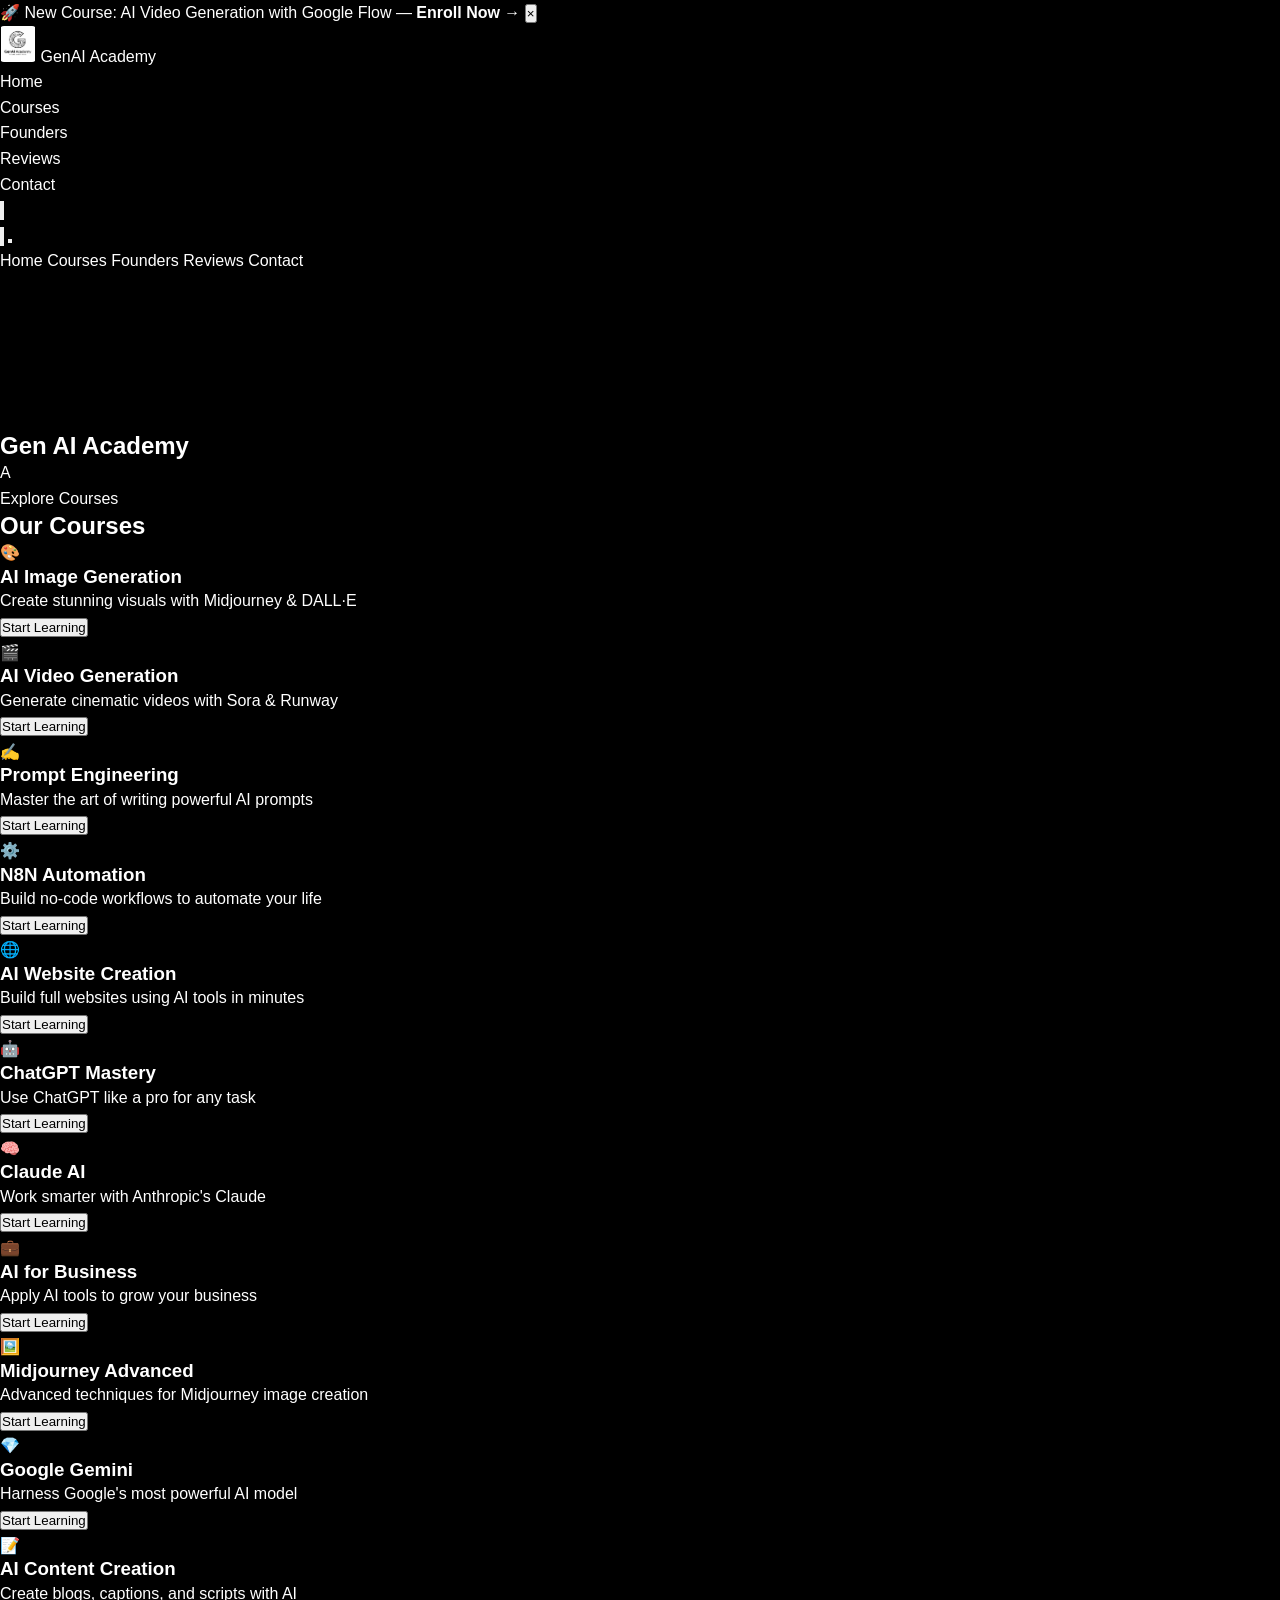
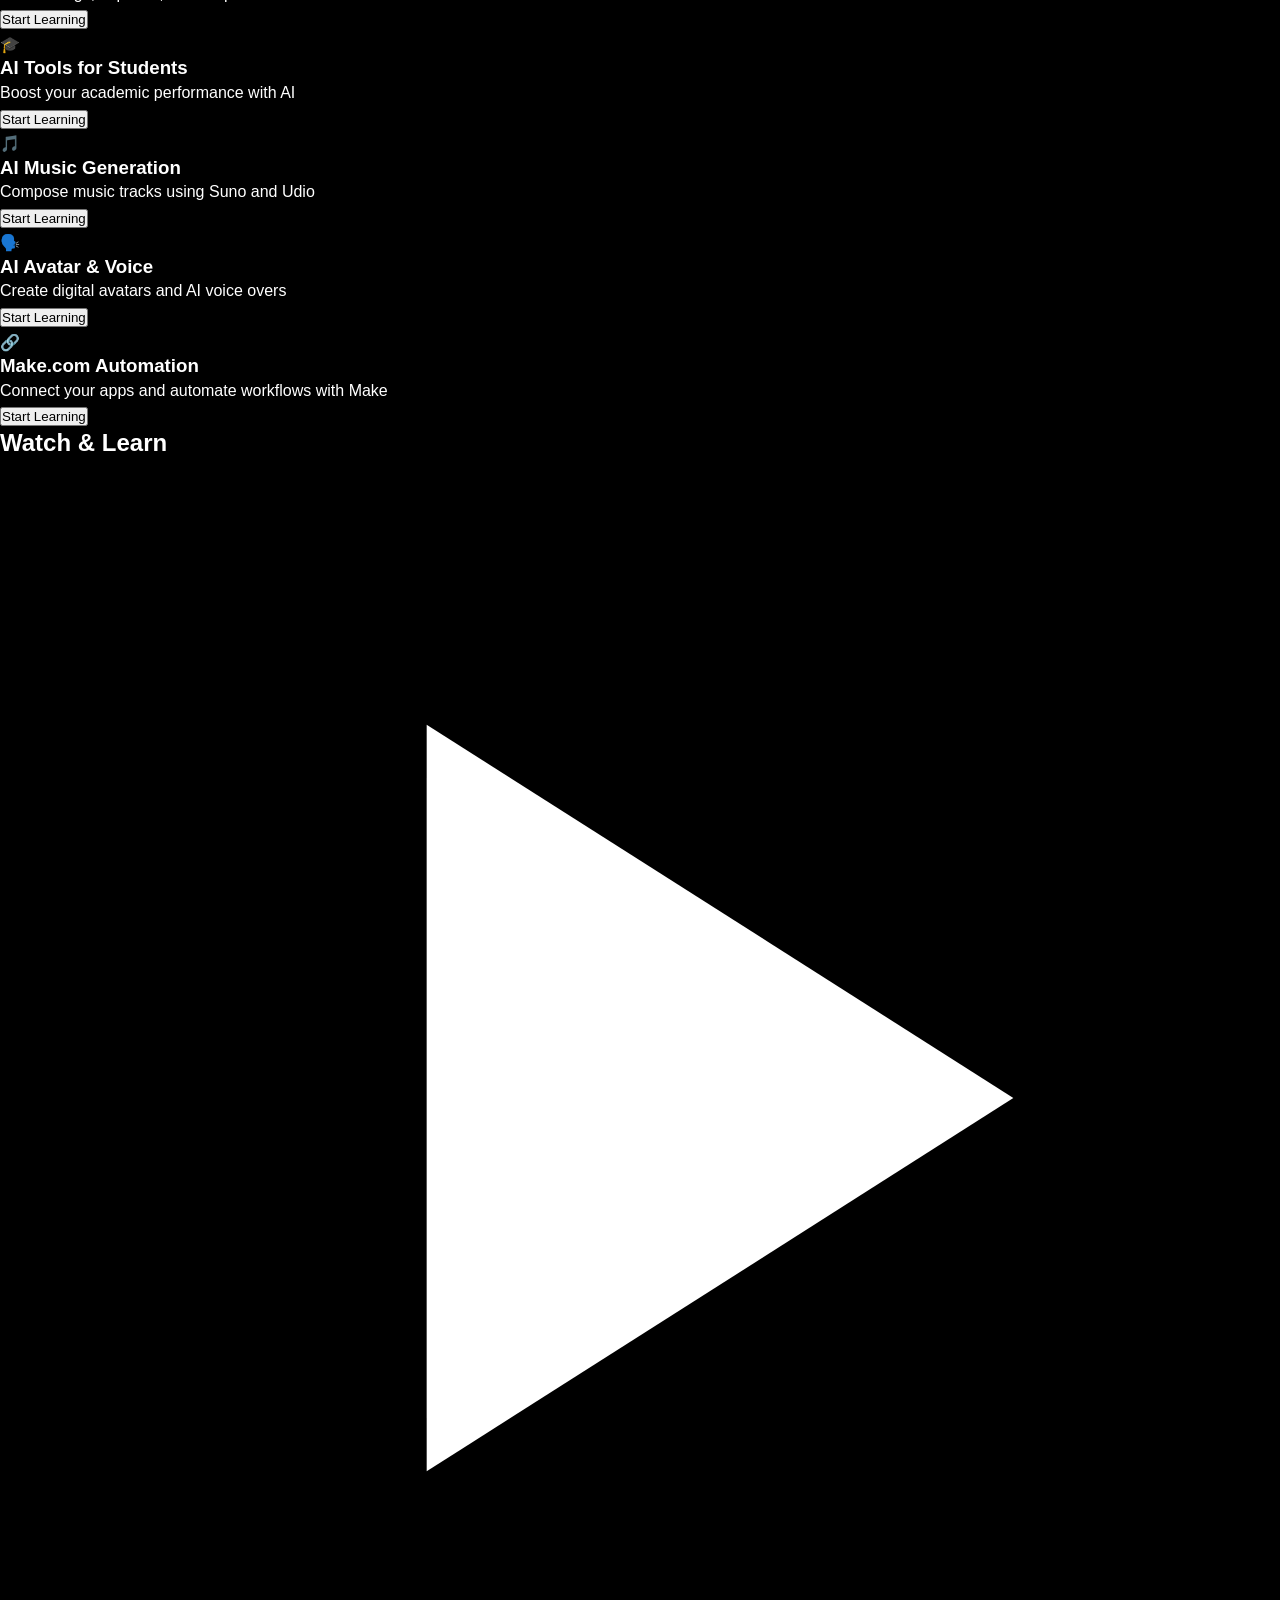
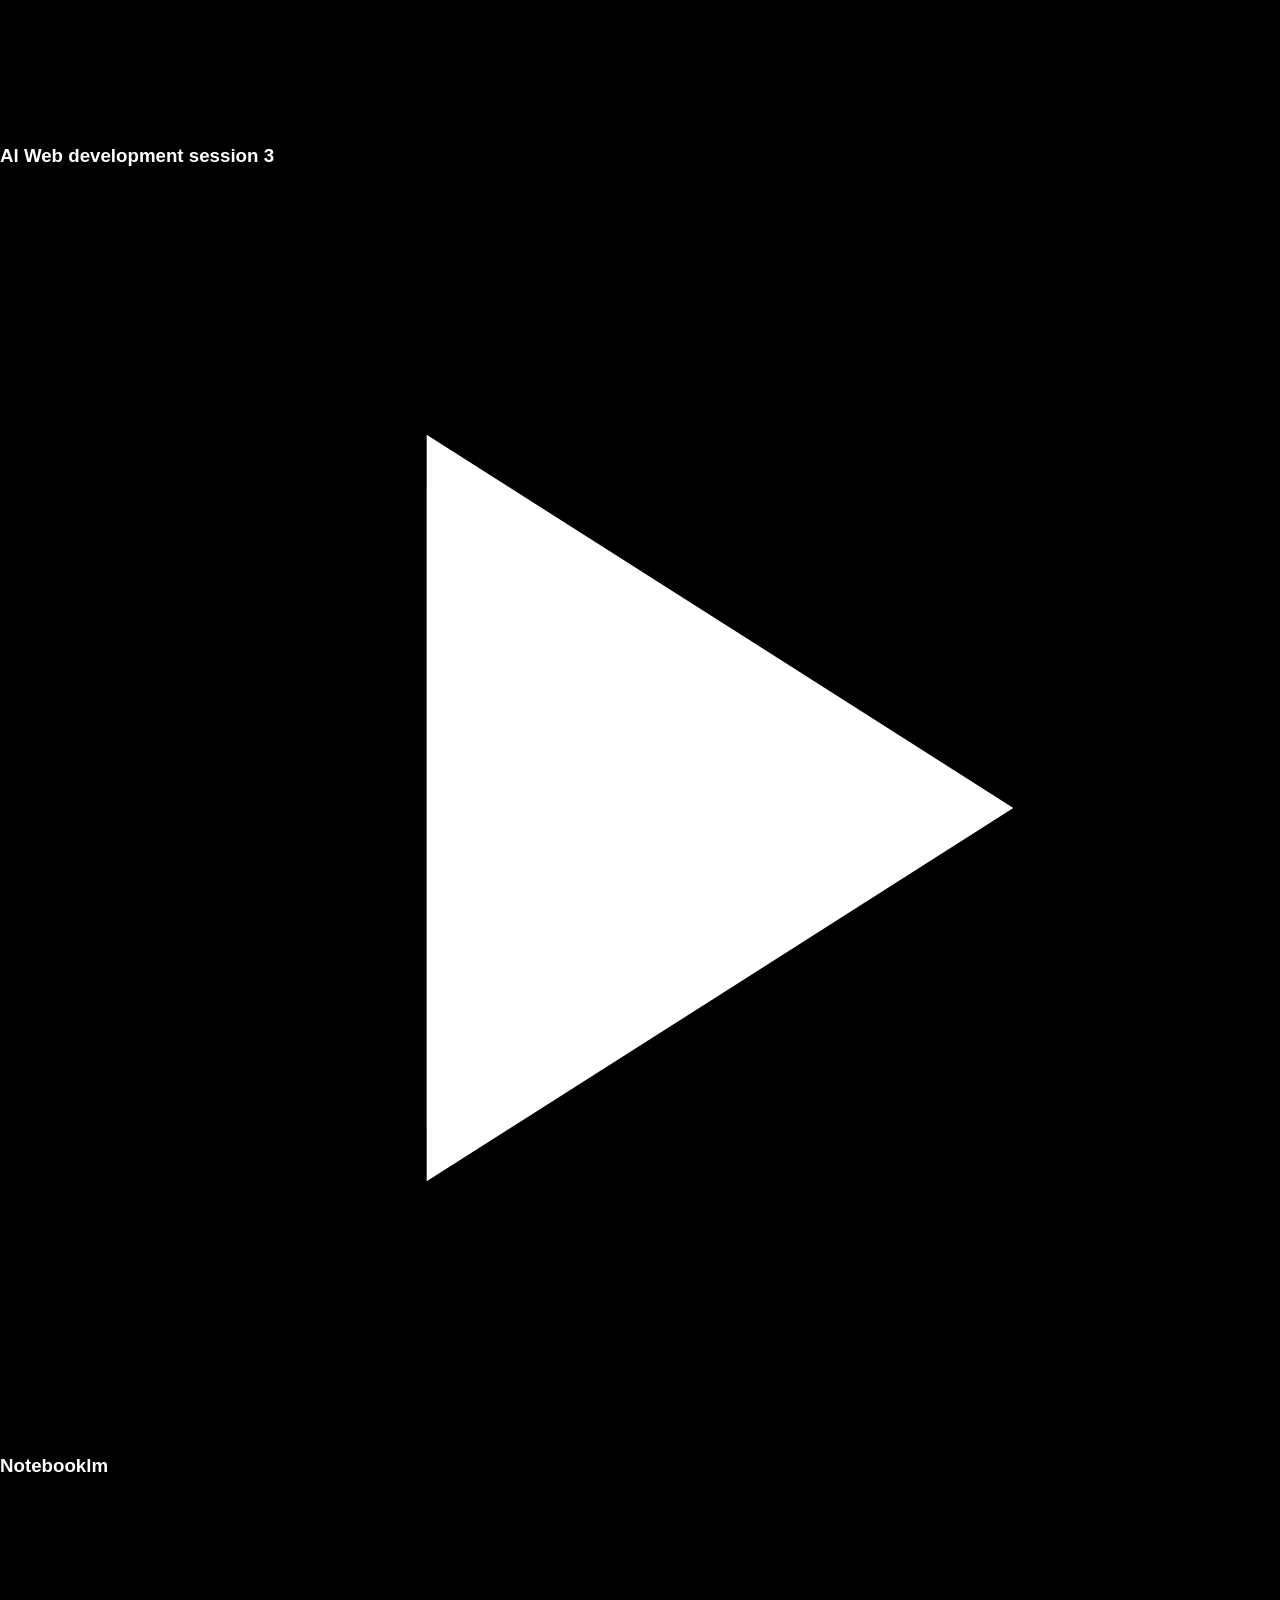
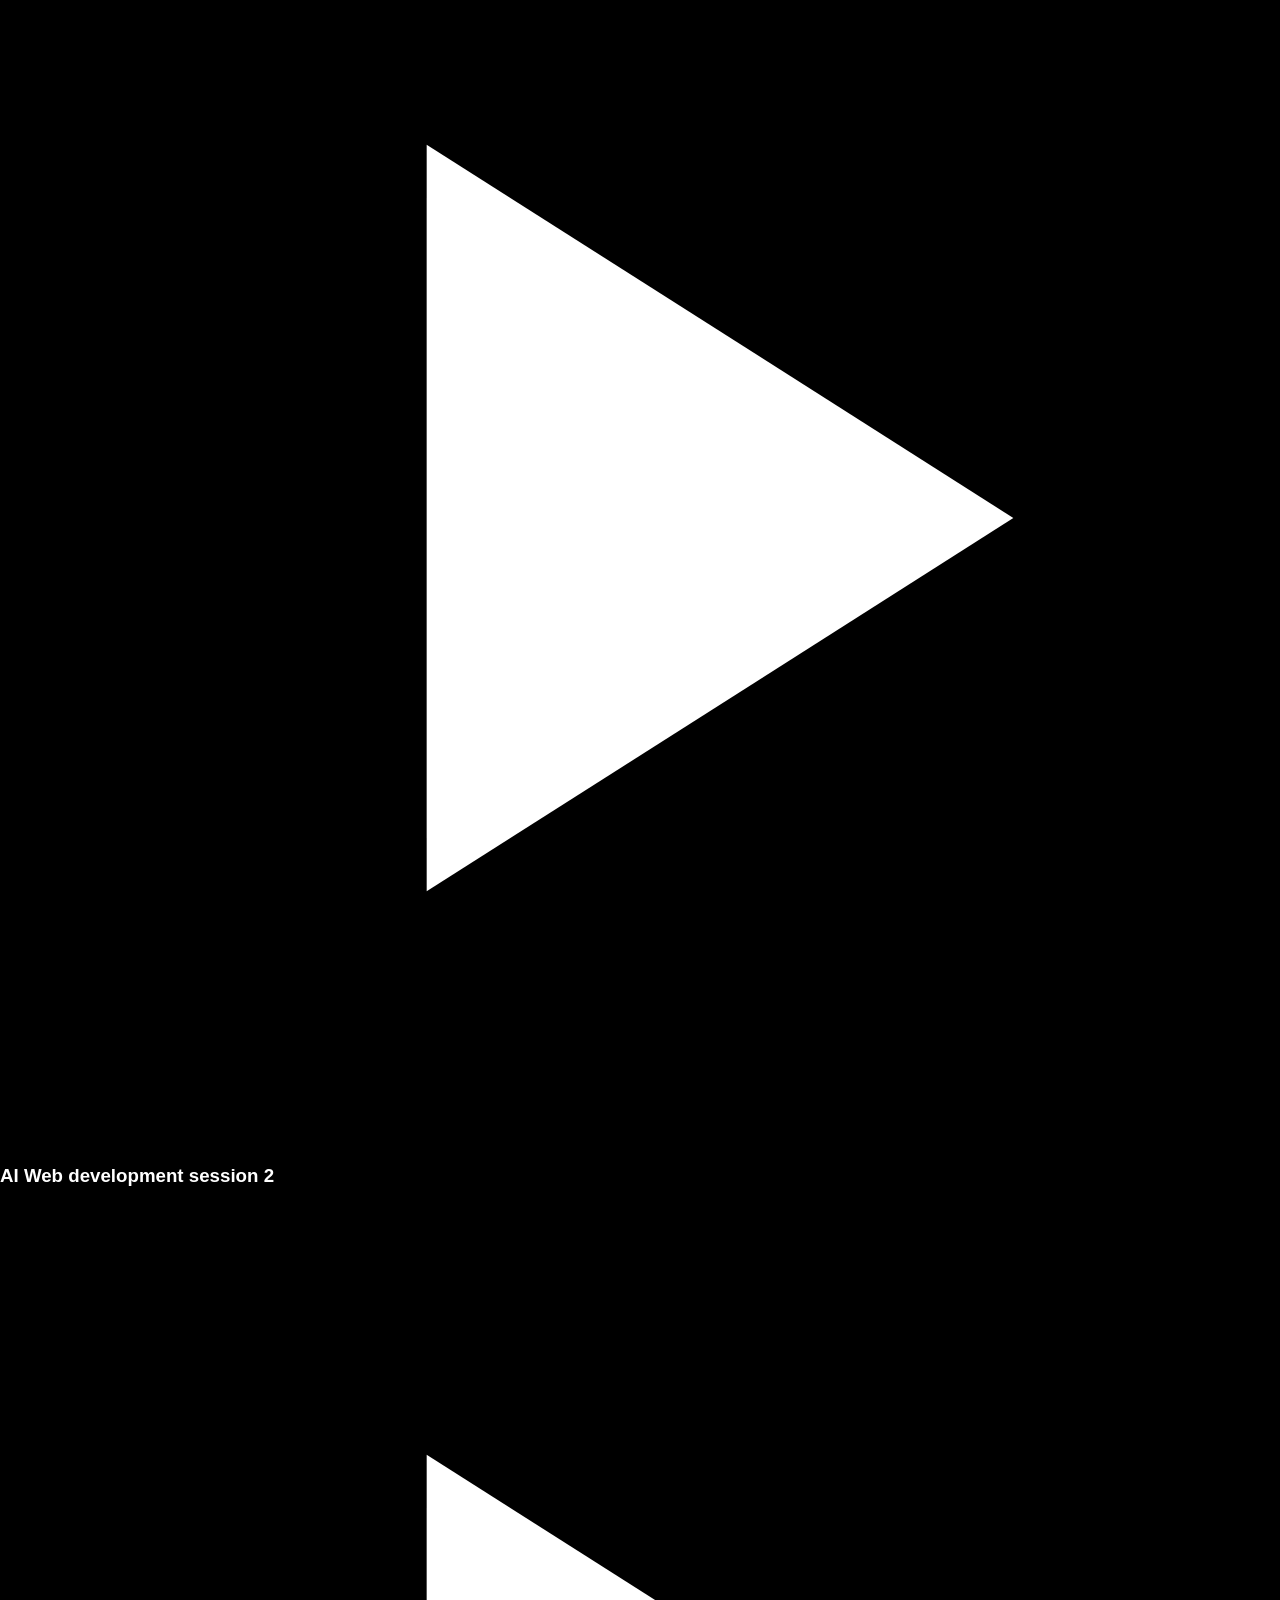
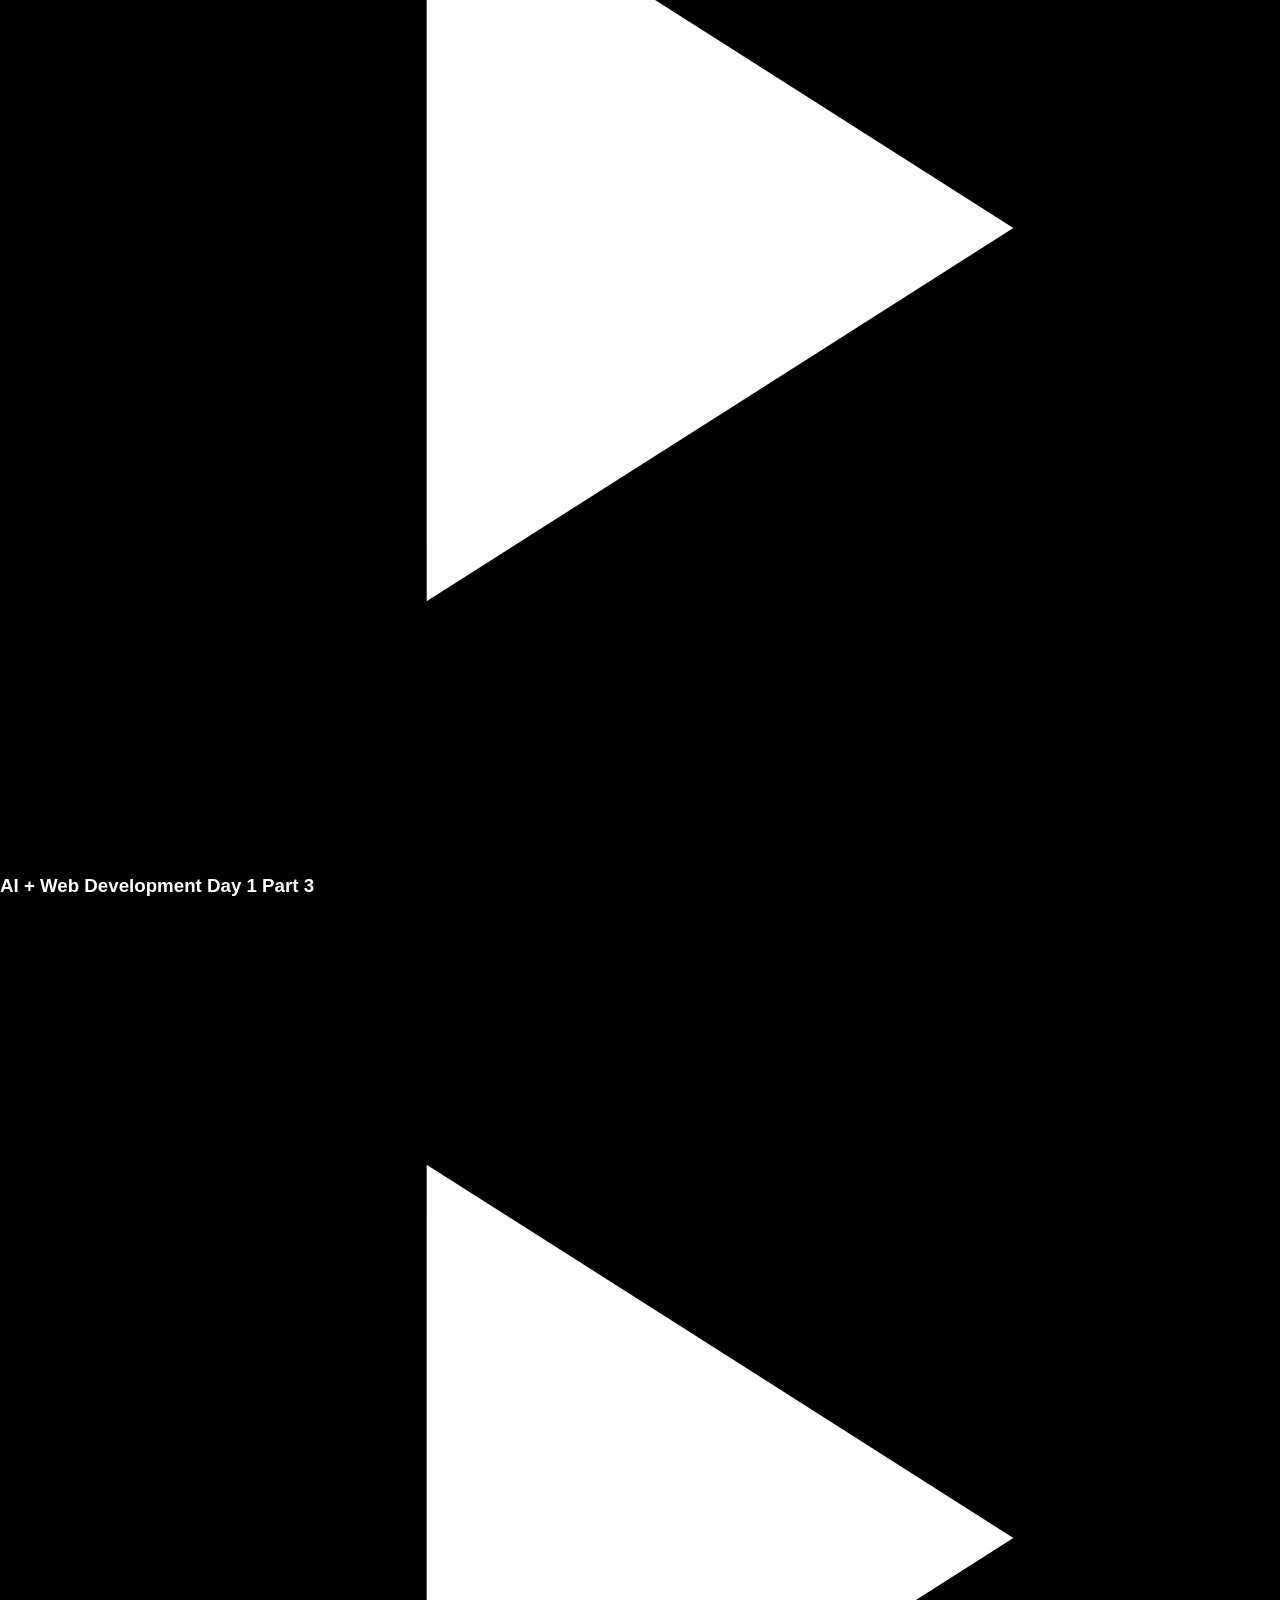
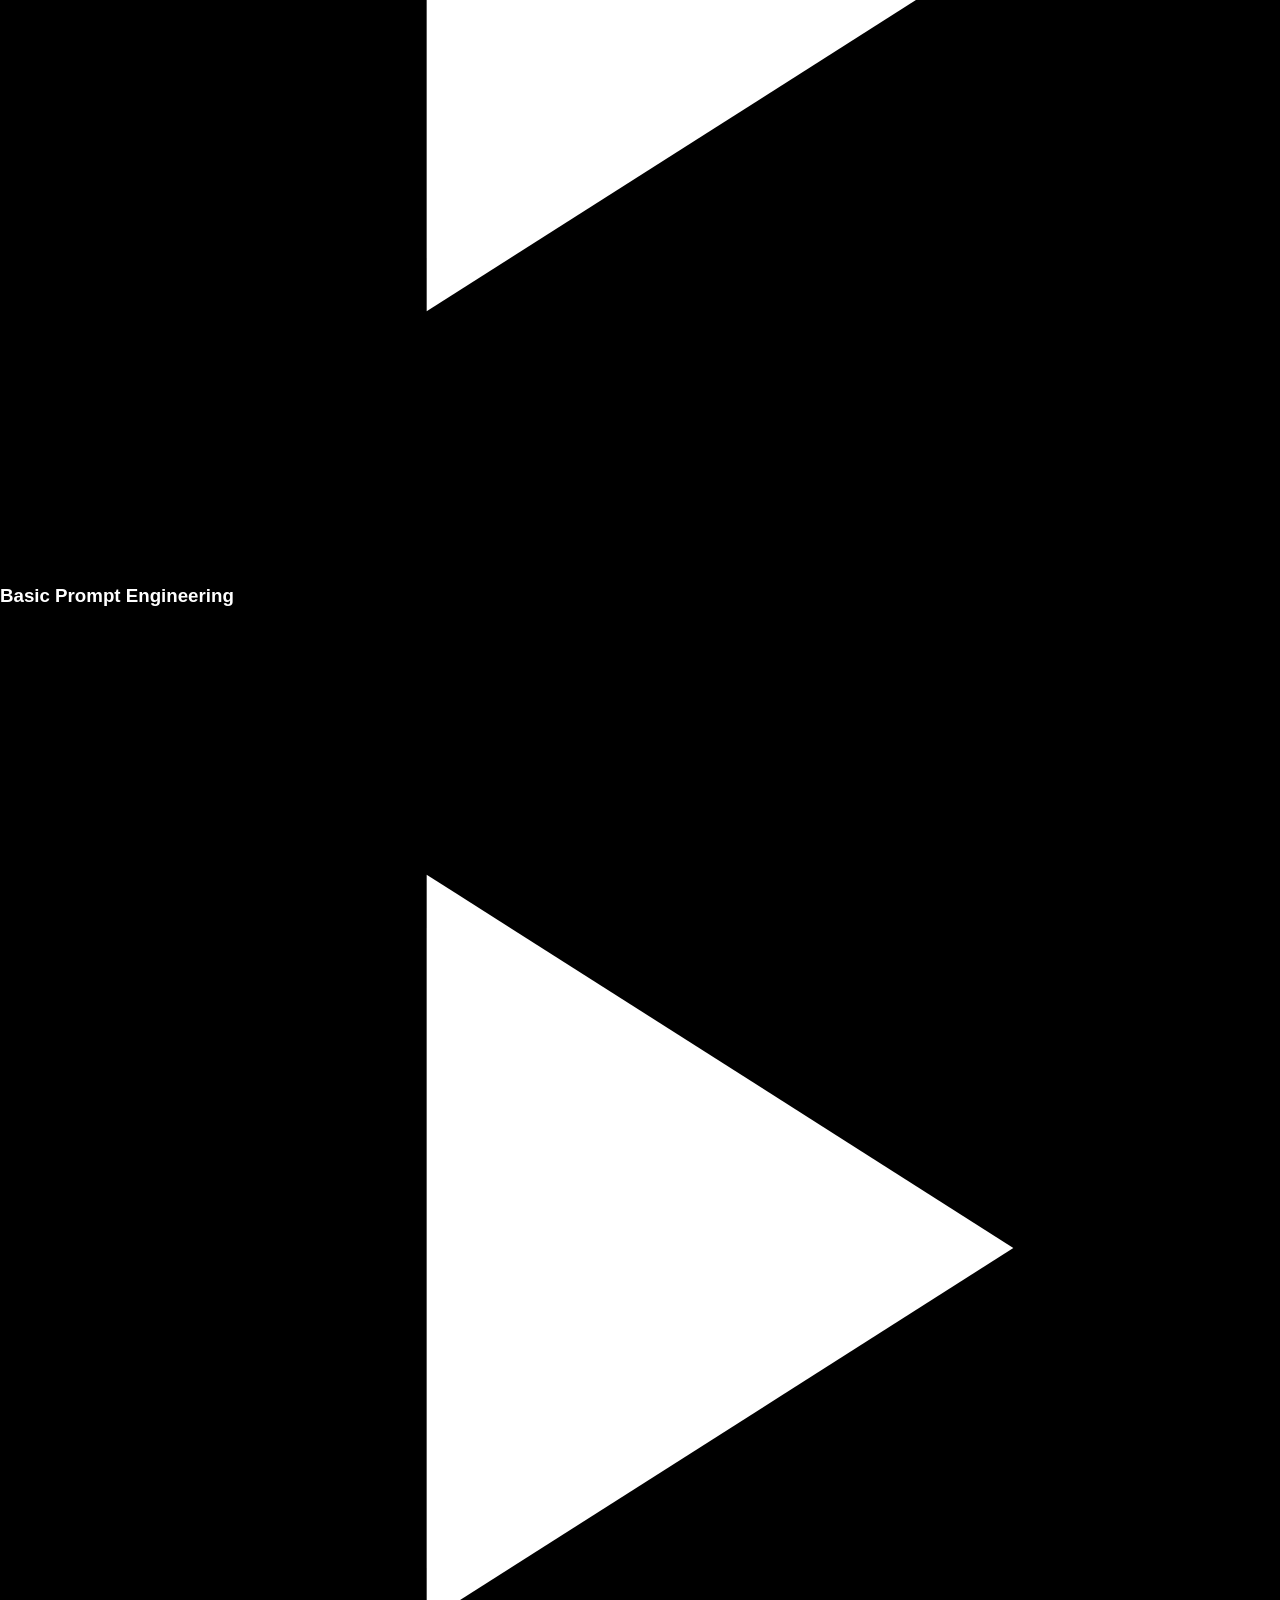
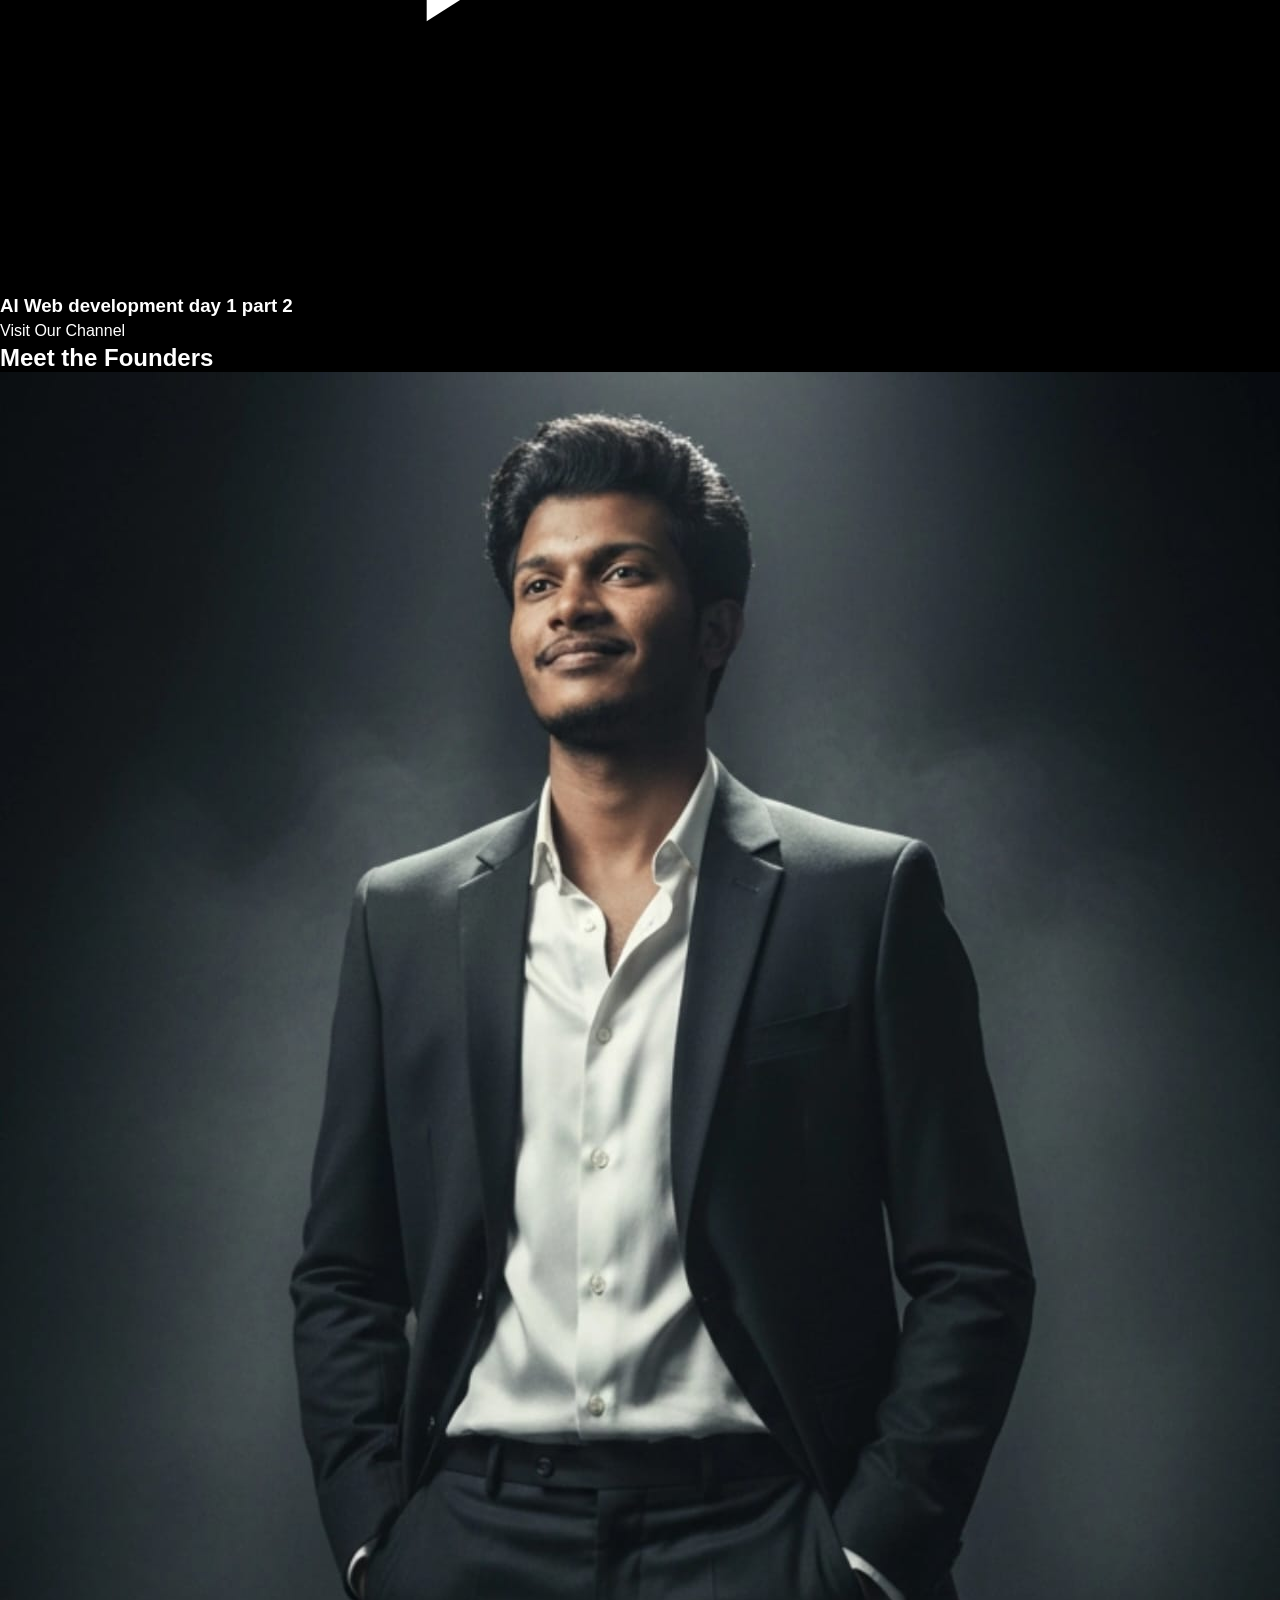
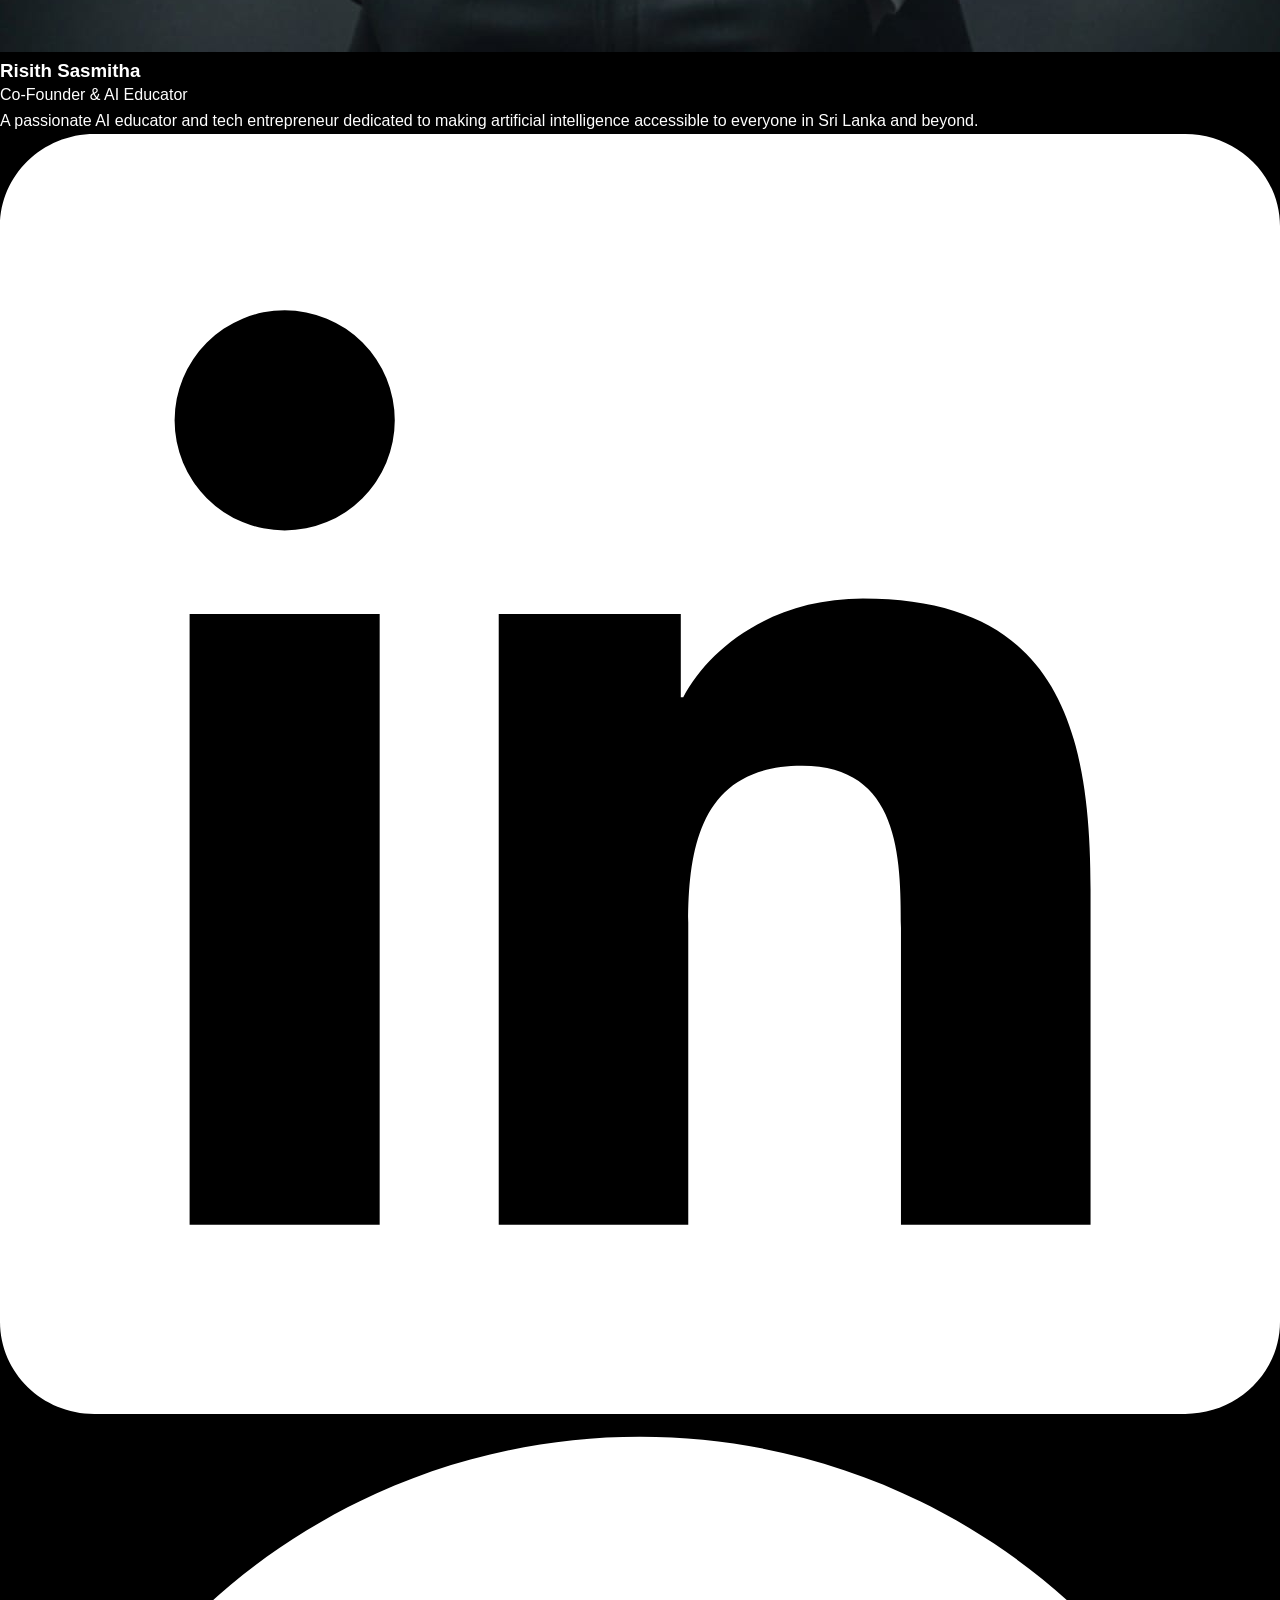
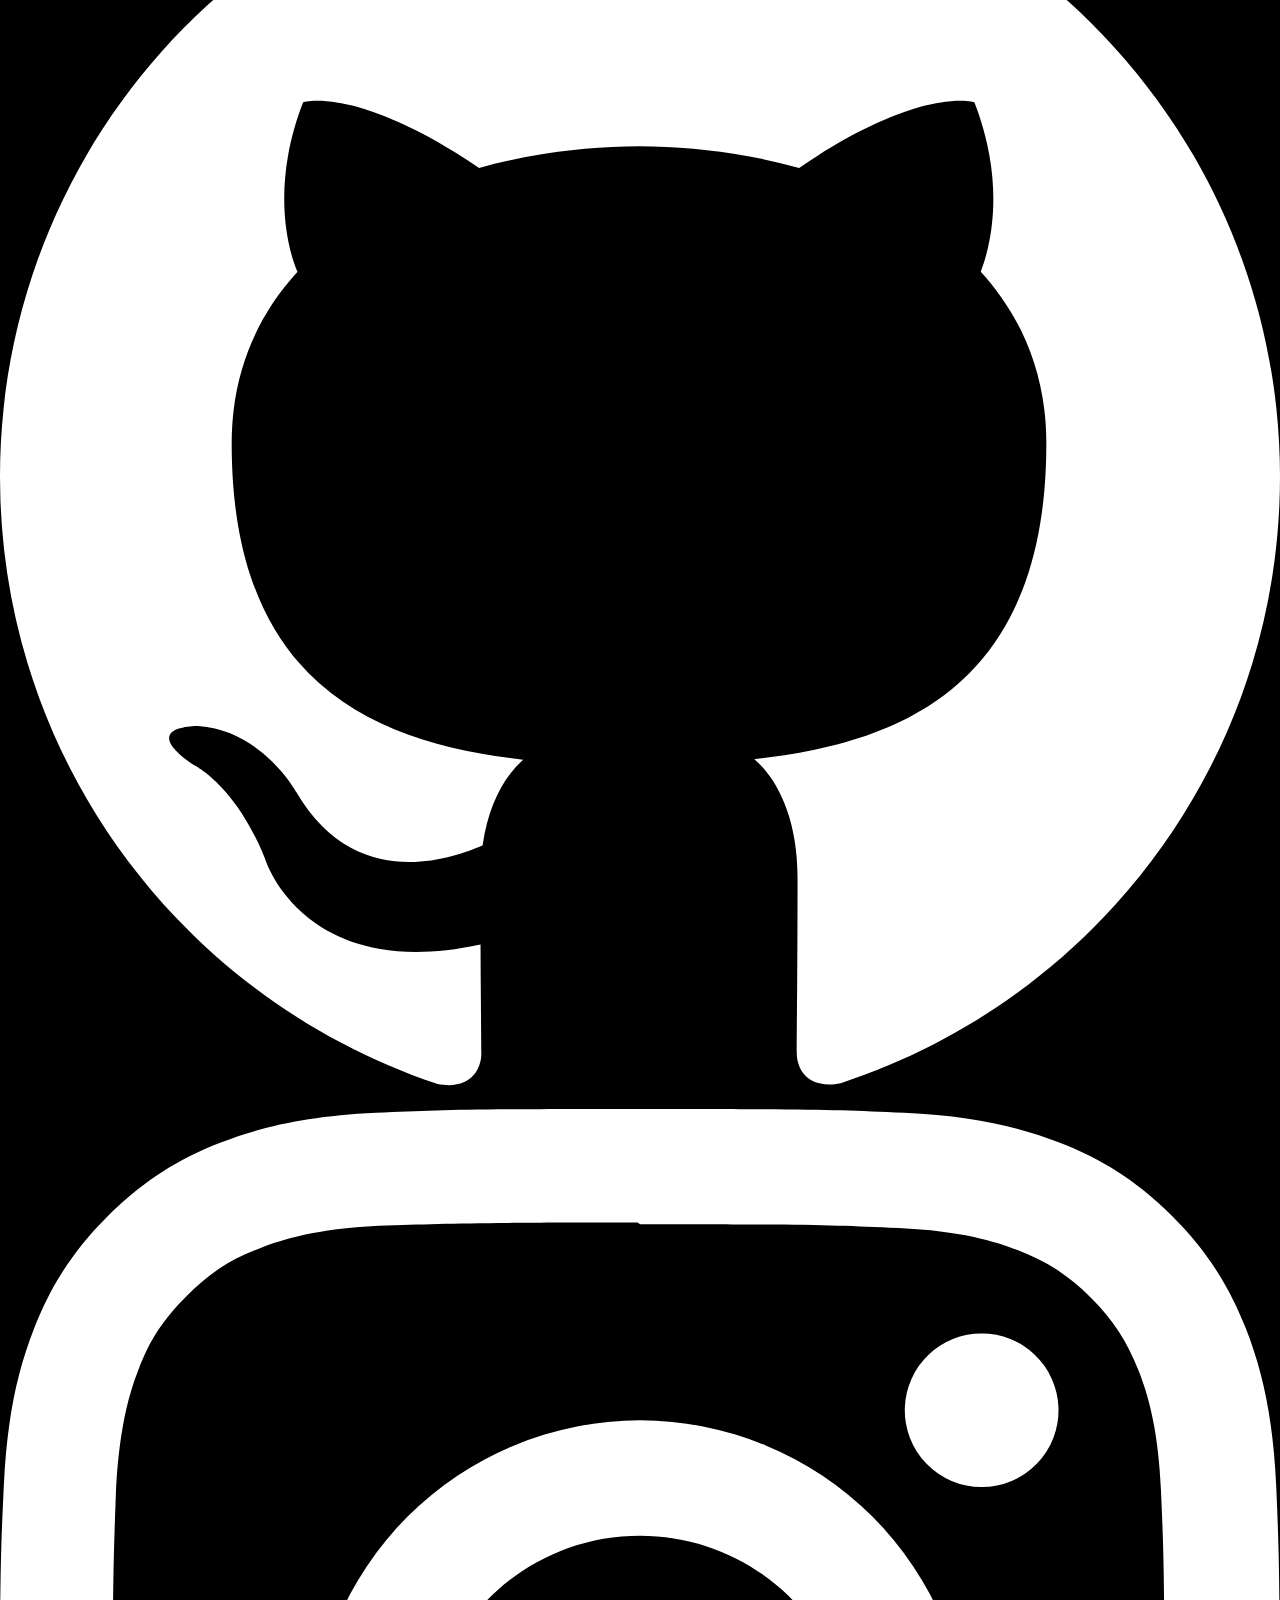
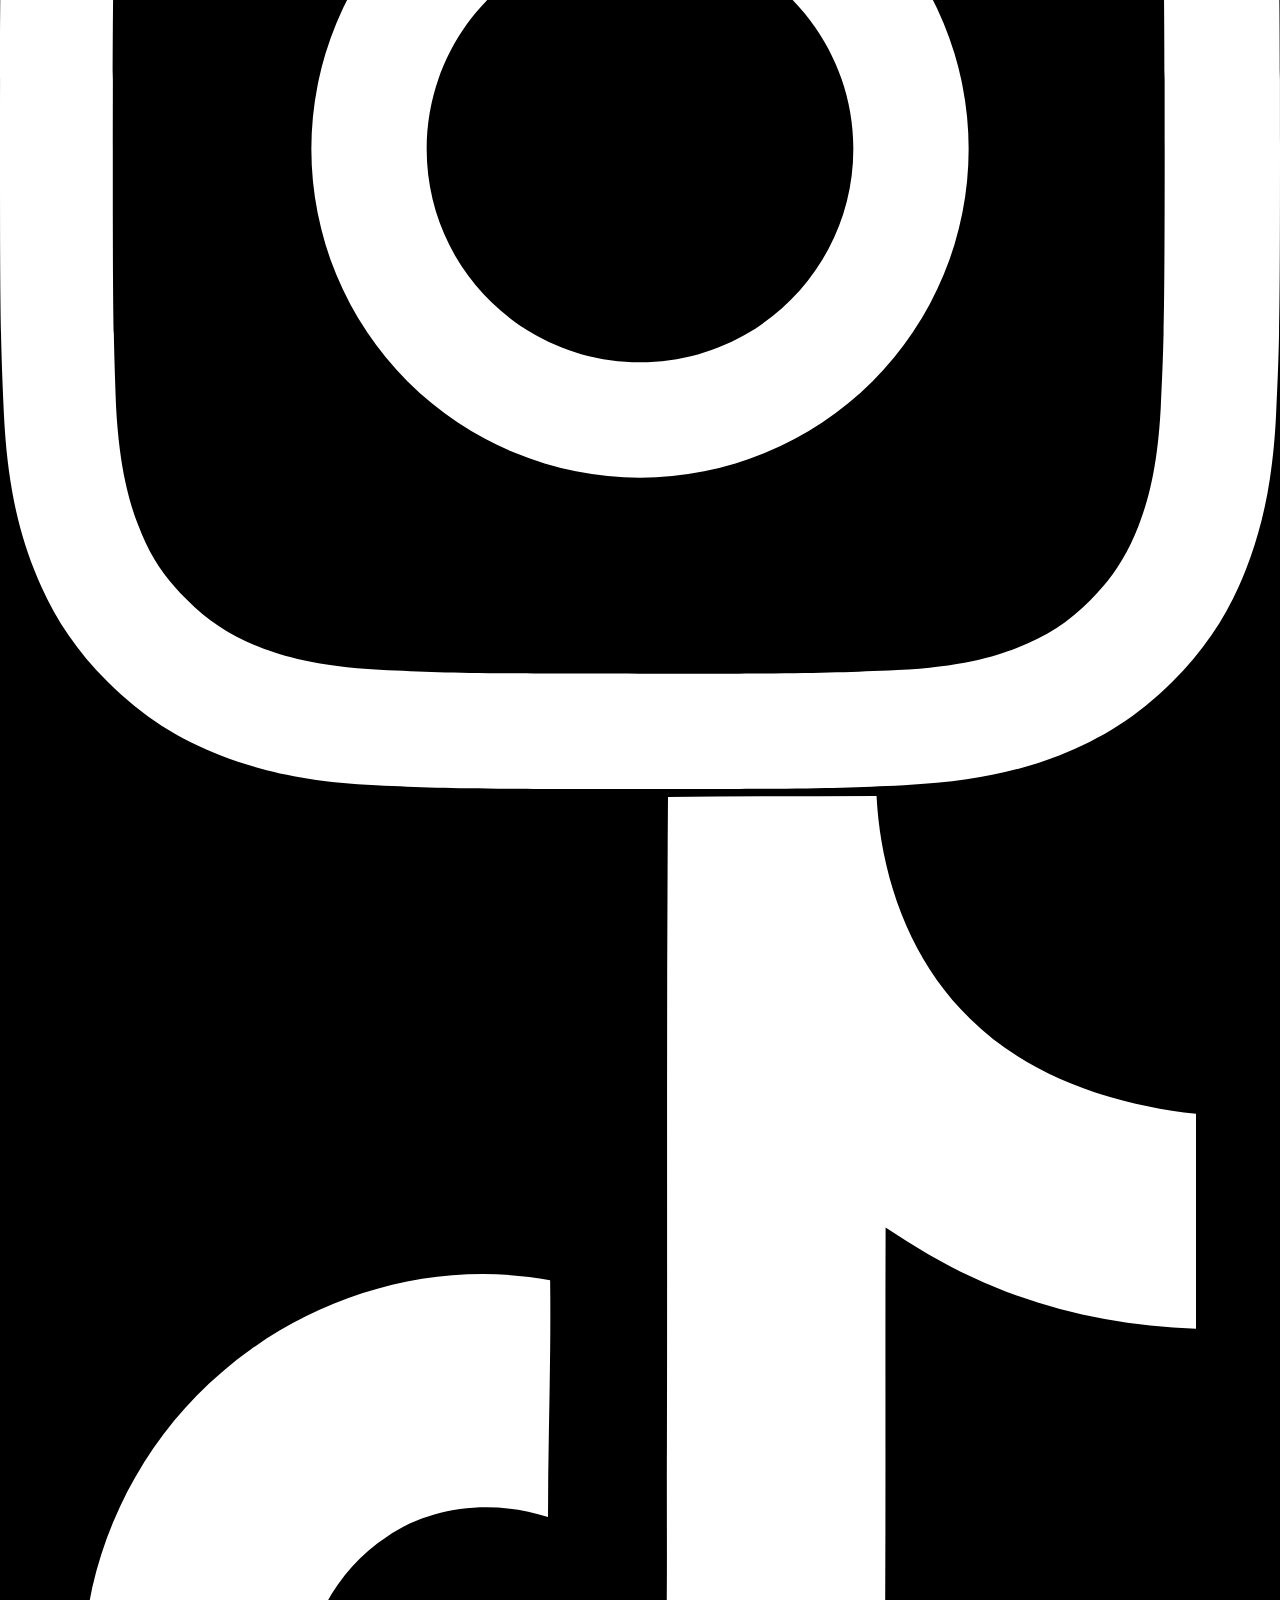
==== commit a3293962: "Remove Get in Touch section from index.html" ====
--- a/index.html
+++ b/index.html
@@ -361,25 +361,7 @@
   </section>
 
   <!-- Contact -->
-  <section id="contact" class="genai-section-full">
-    <div class="genai-section genai-fade-in">
-      <h2 class="genai-section-title genai-heading">Get In Touch</h2>
-      <div id="form-success" class="genai-success-alert" style="display: none;">Thank you! We'll get back to you soon.
-      </div>
-      <form class="genai-contact-form" id="contact-form">
-        <input type="text" placeholder="Full Name" required />
-        <input type="email" placeholder="Email" required />
-        <textarea placeholder="Message" required></textarea>
-        <button type="submit" class="genai-submit-btn">Send Message</button>
-      </form>
-      <div class="genai-contact-info">
-        <p>📧 <a href="mailto:genaiacademy123@gmail.com">genaiacademy123@gmail.com</a></p>
-        <p>📍 Sri Lanka</p>
-        <p>📺 <a href="https://www.youtube.com/@GenAIAcademy-q7e" target="_blank" rel="noopener noreferrer">YouTube
-            Channel</a></p>
-      </div>
-    </div>
-  </section>
+  
 
   <!-- Footer -->
   <footer class="genai-footer">
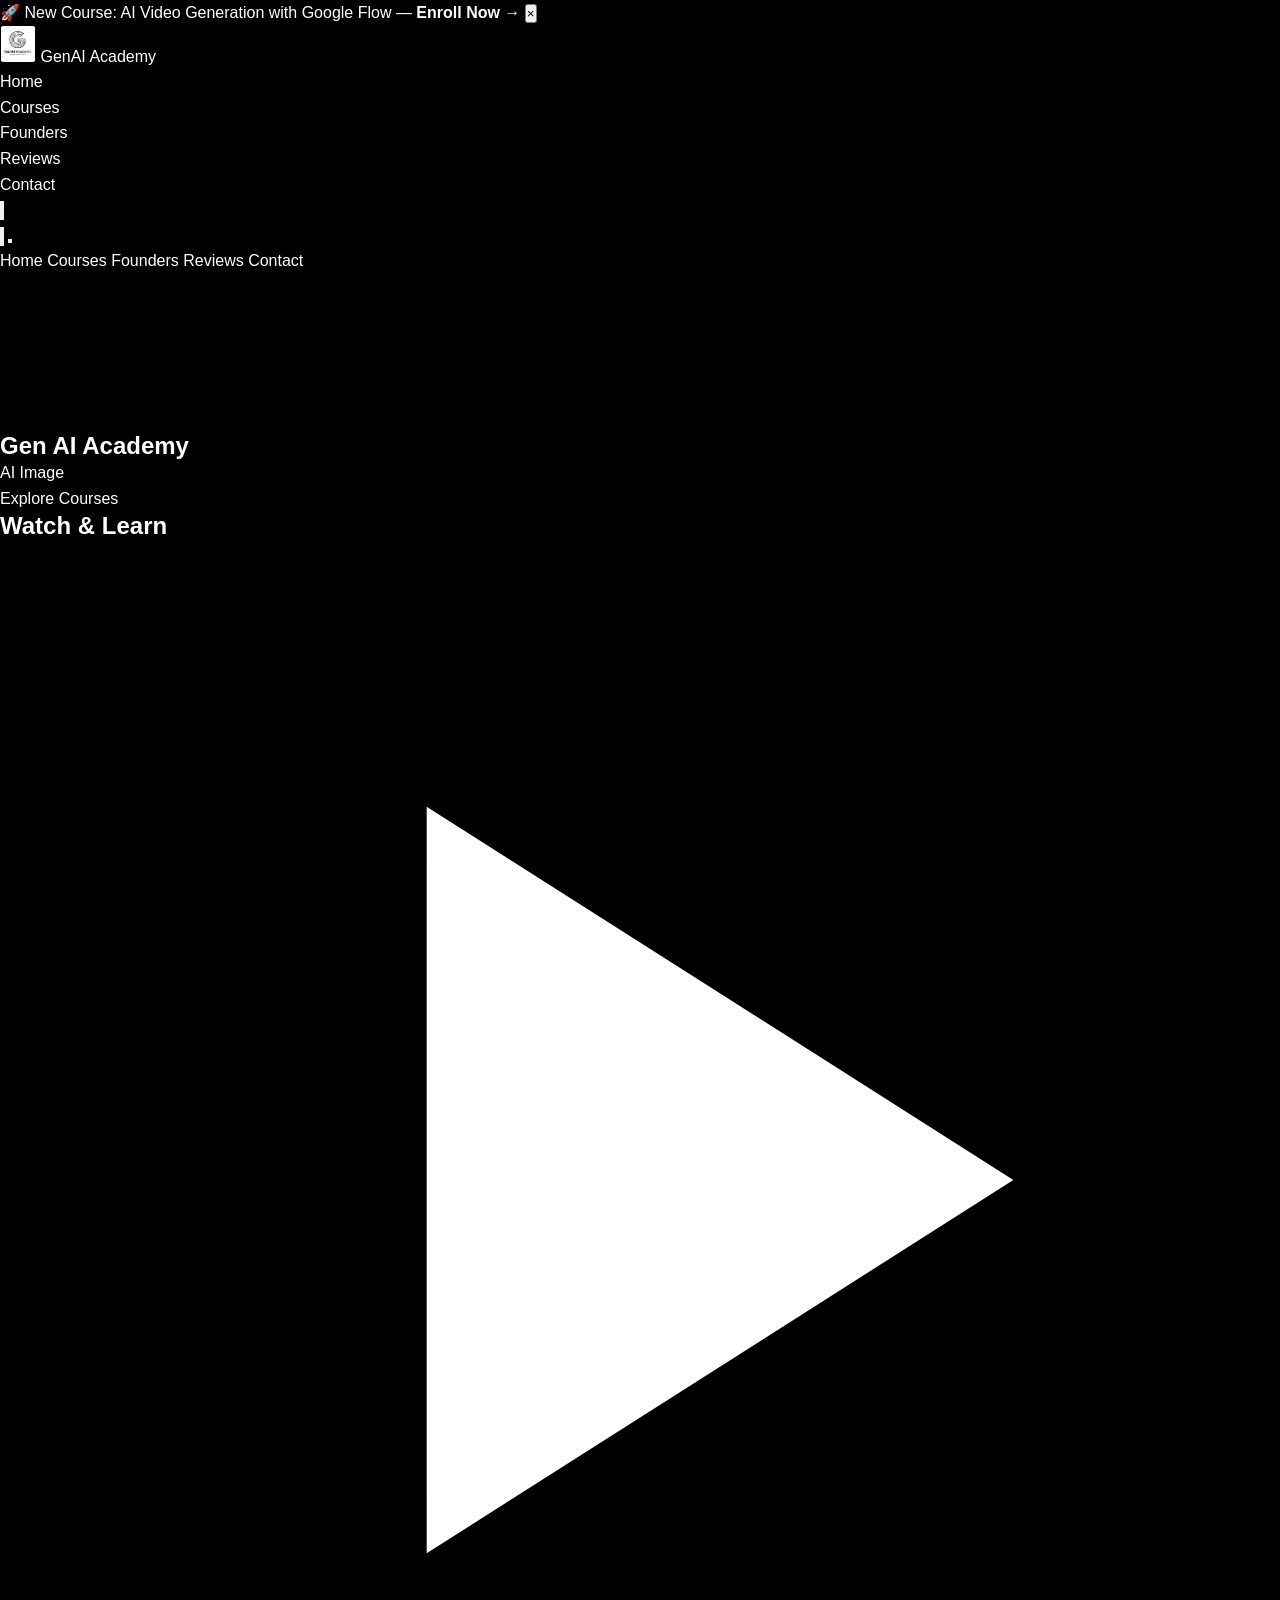
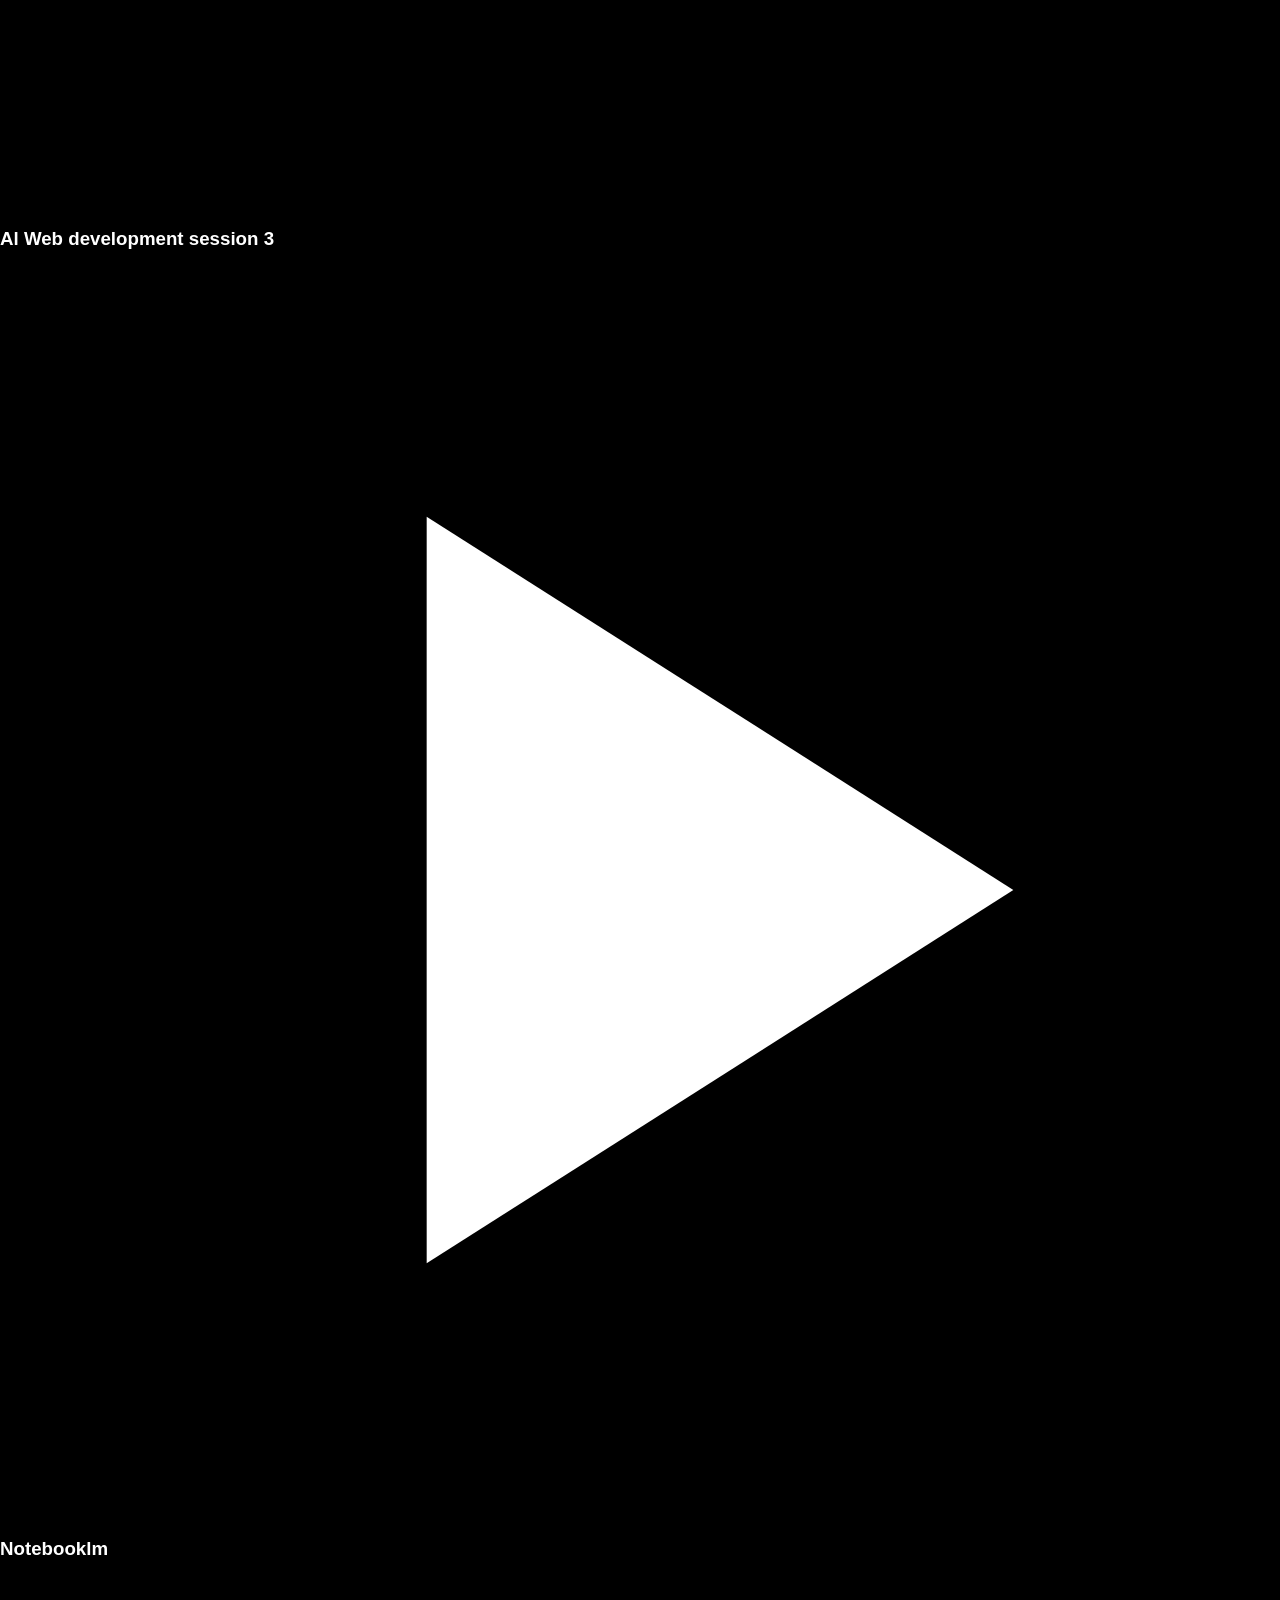
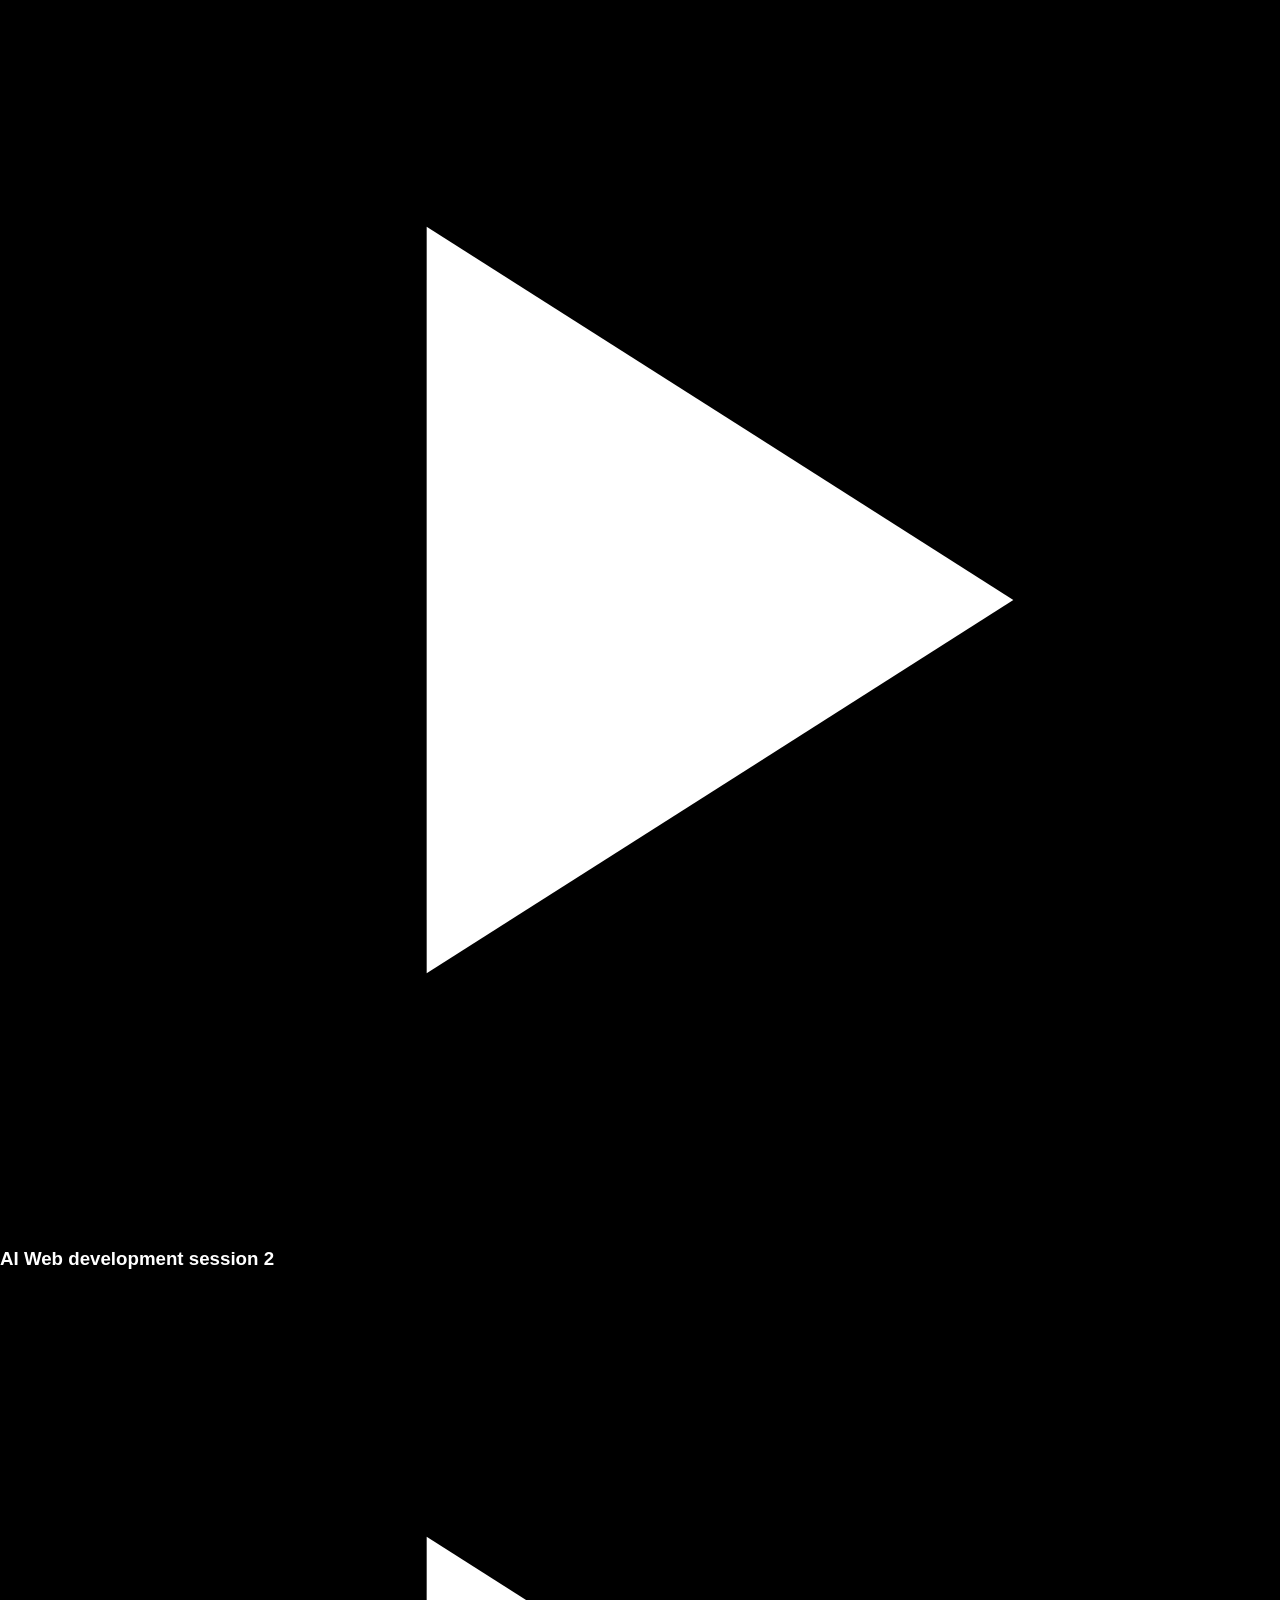
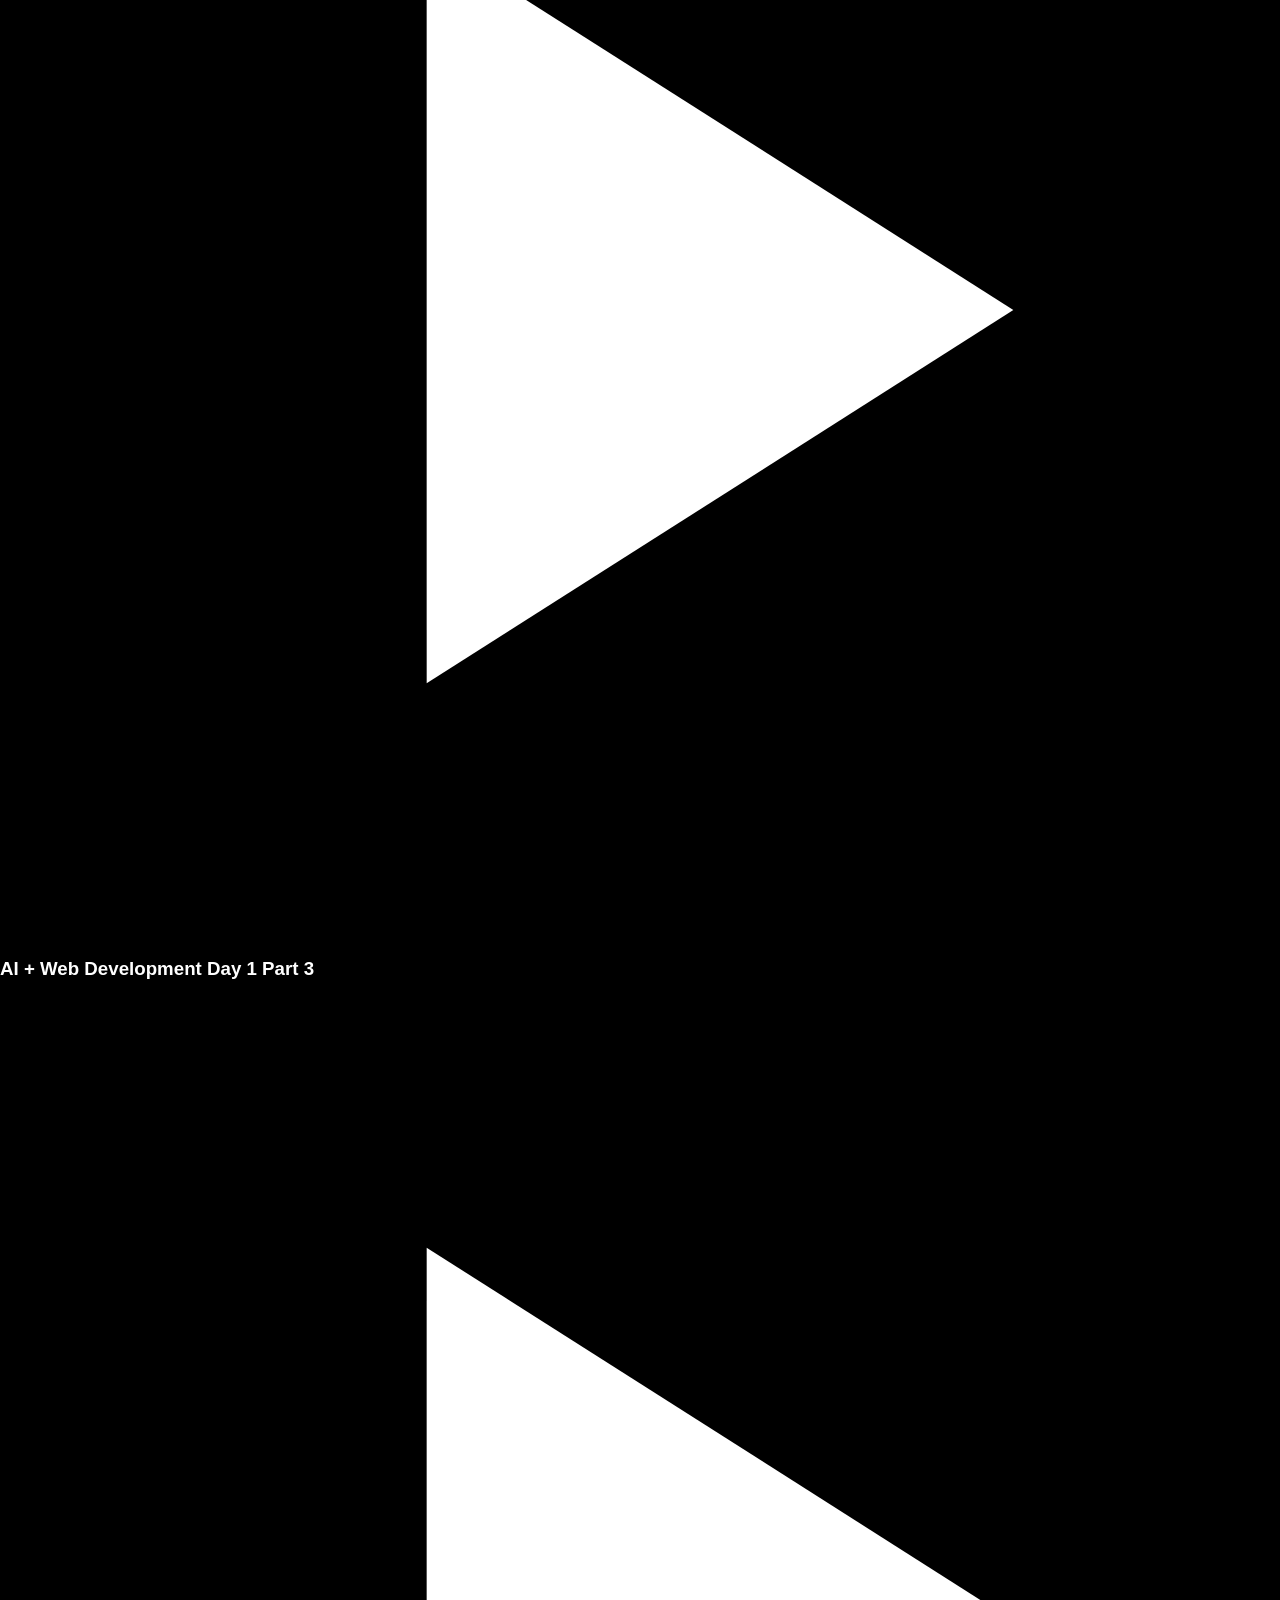
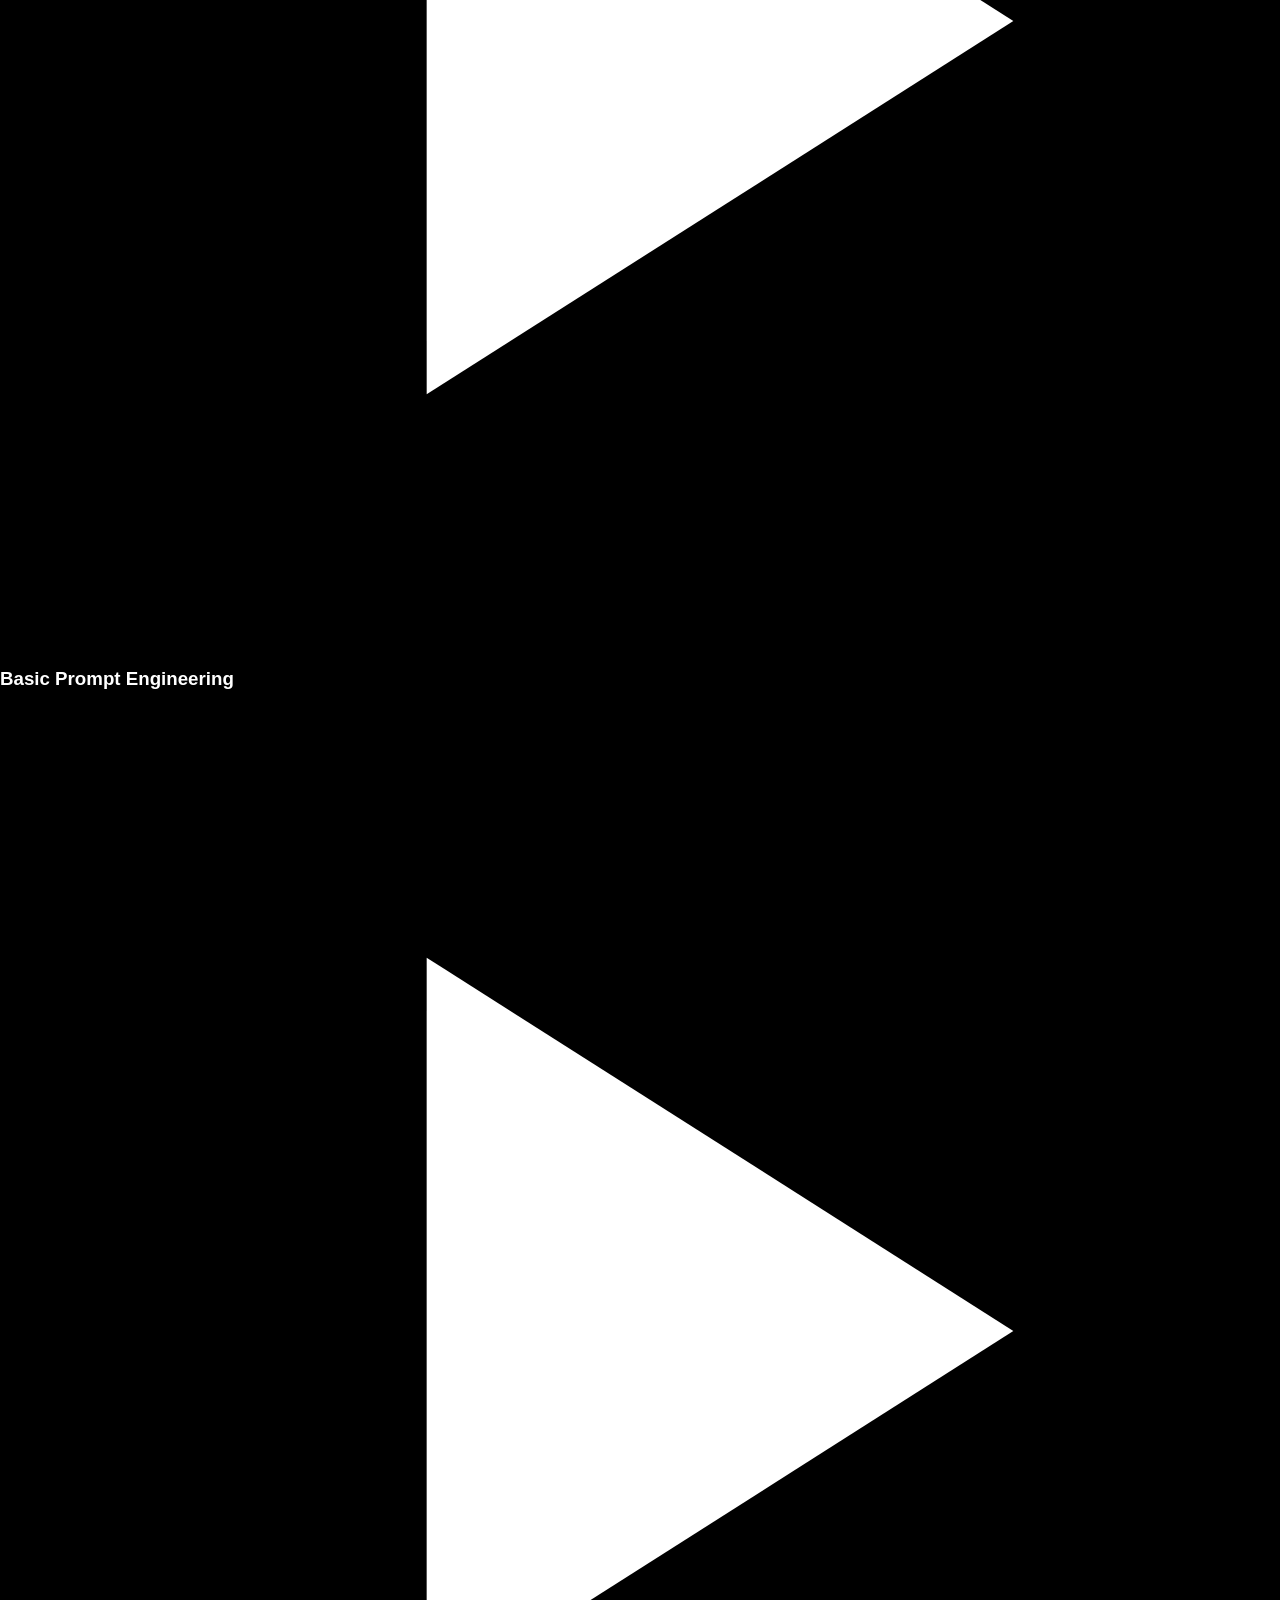
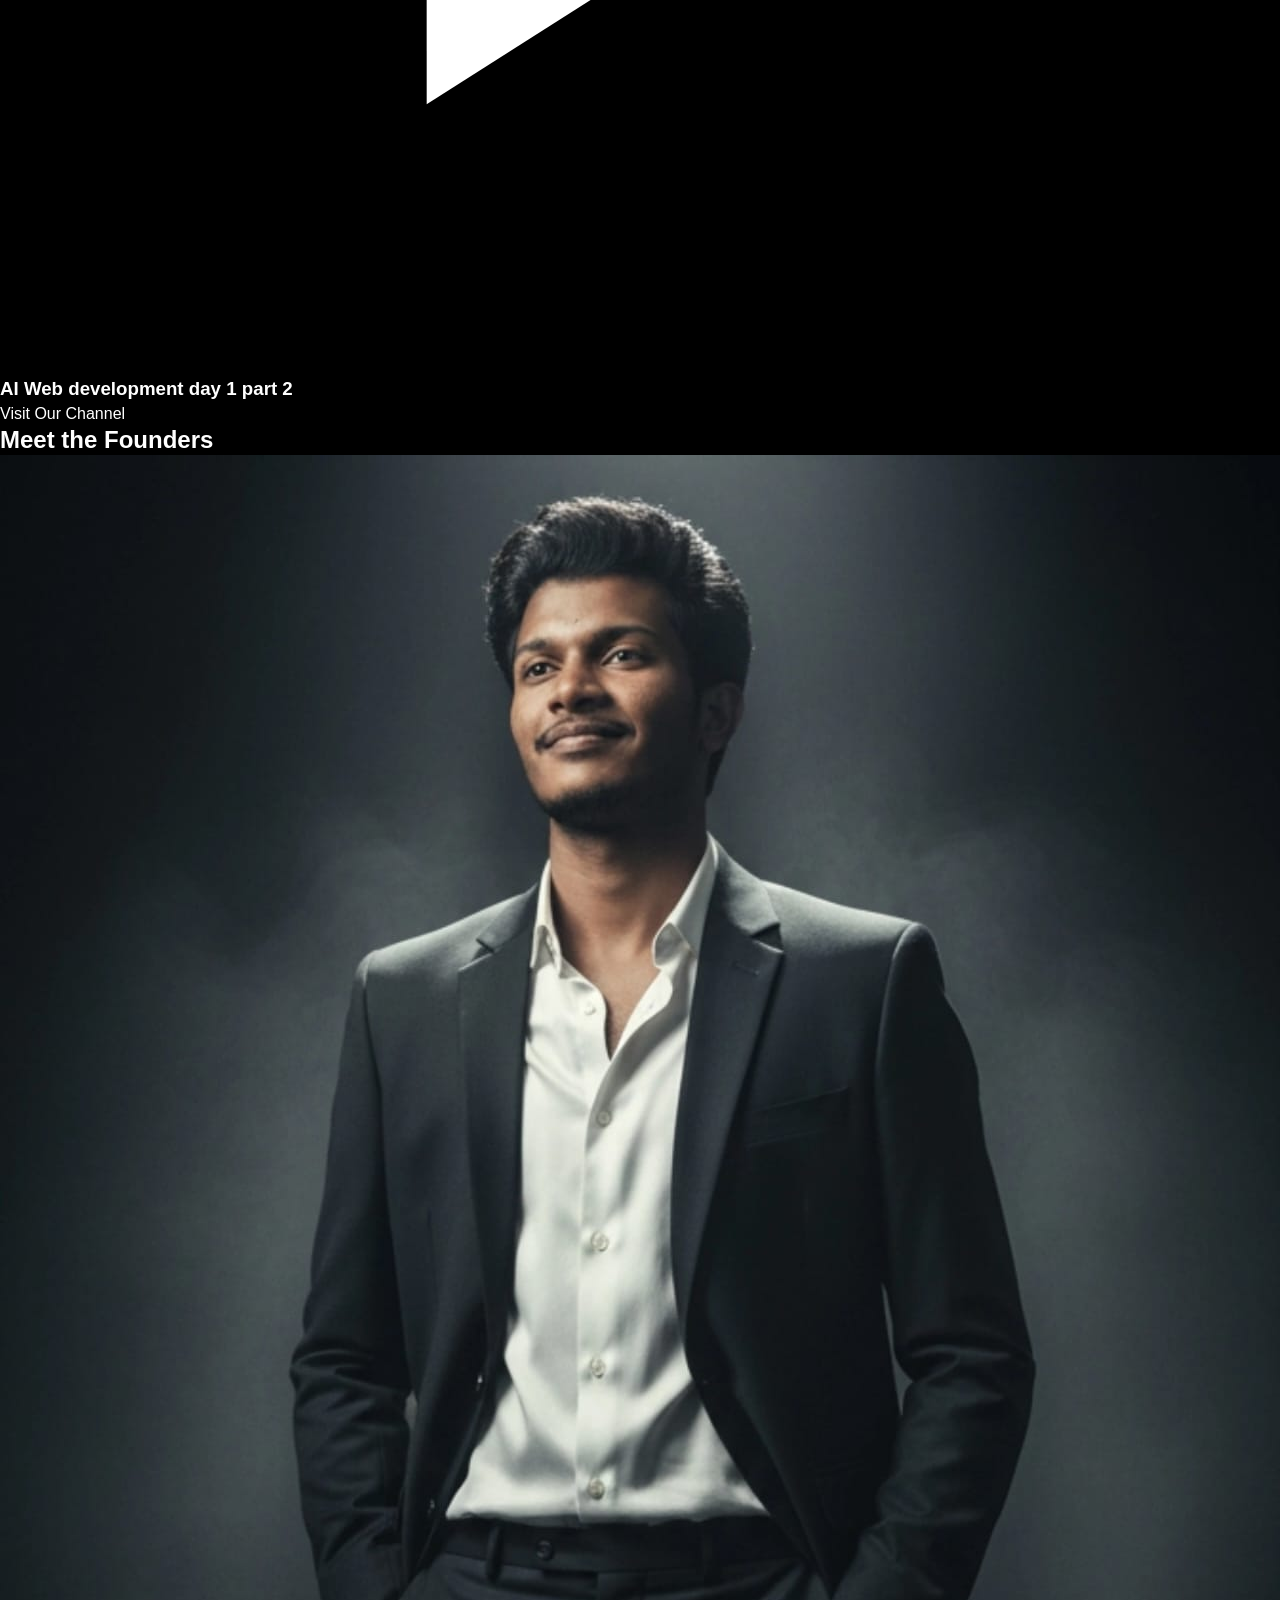
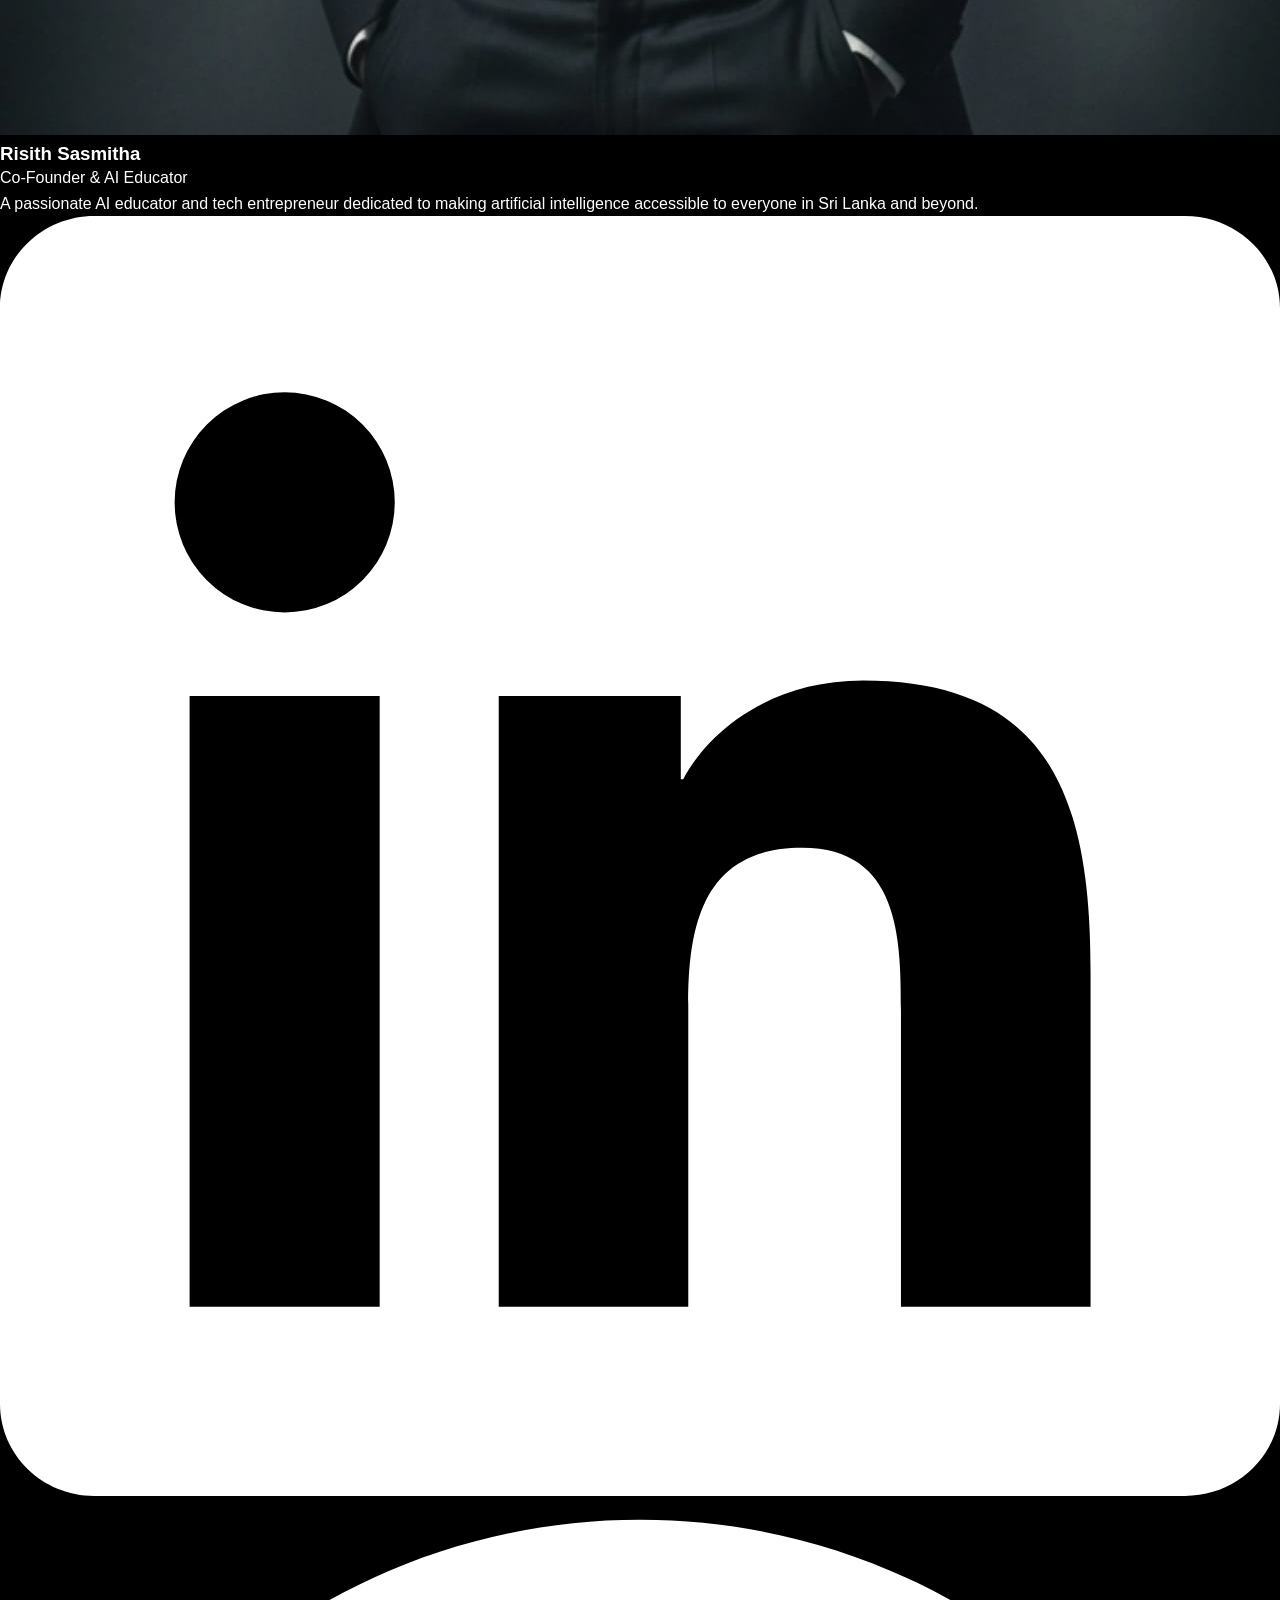
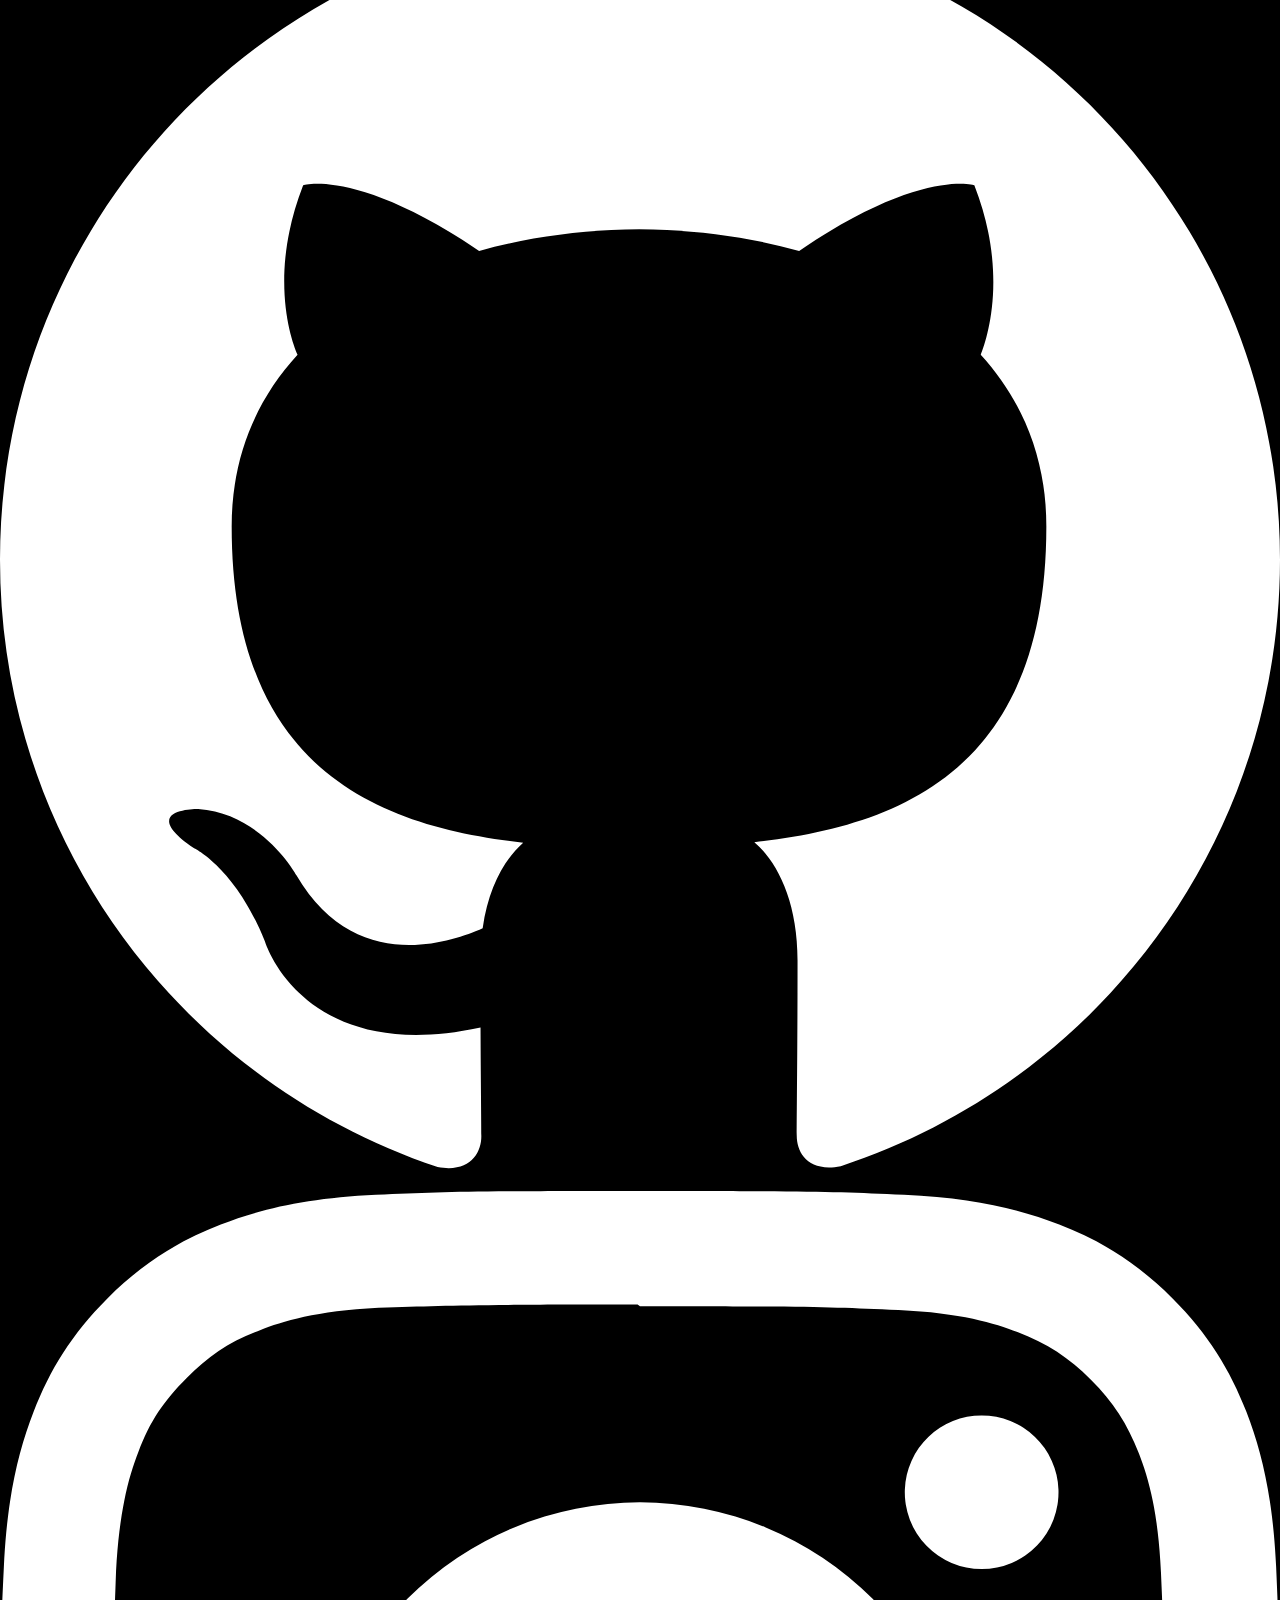
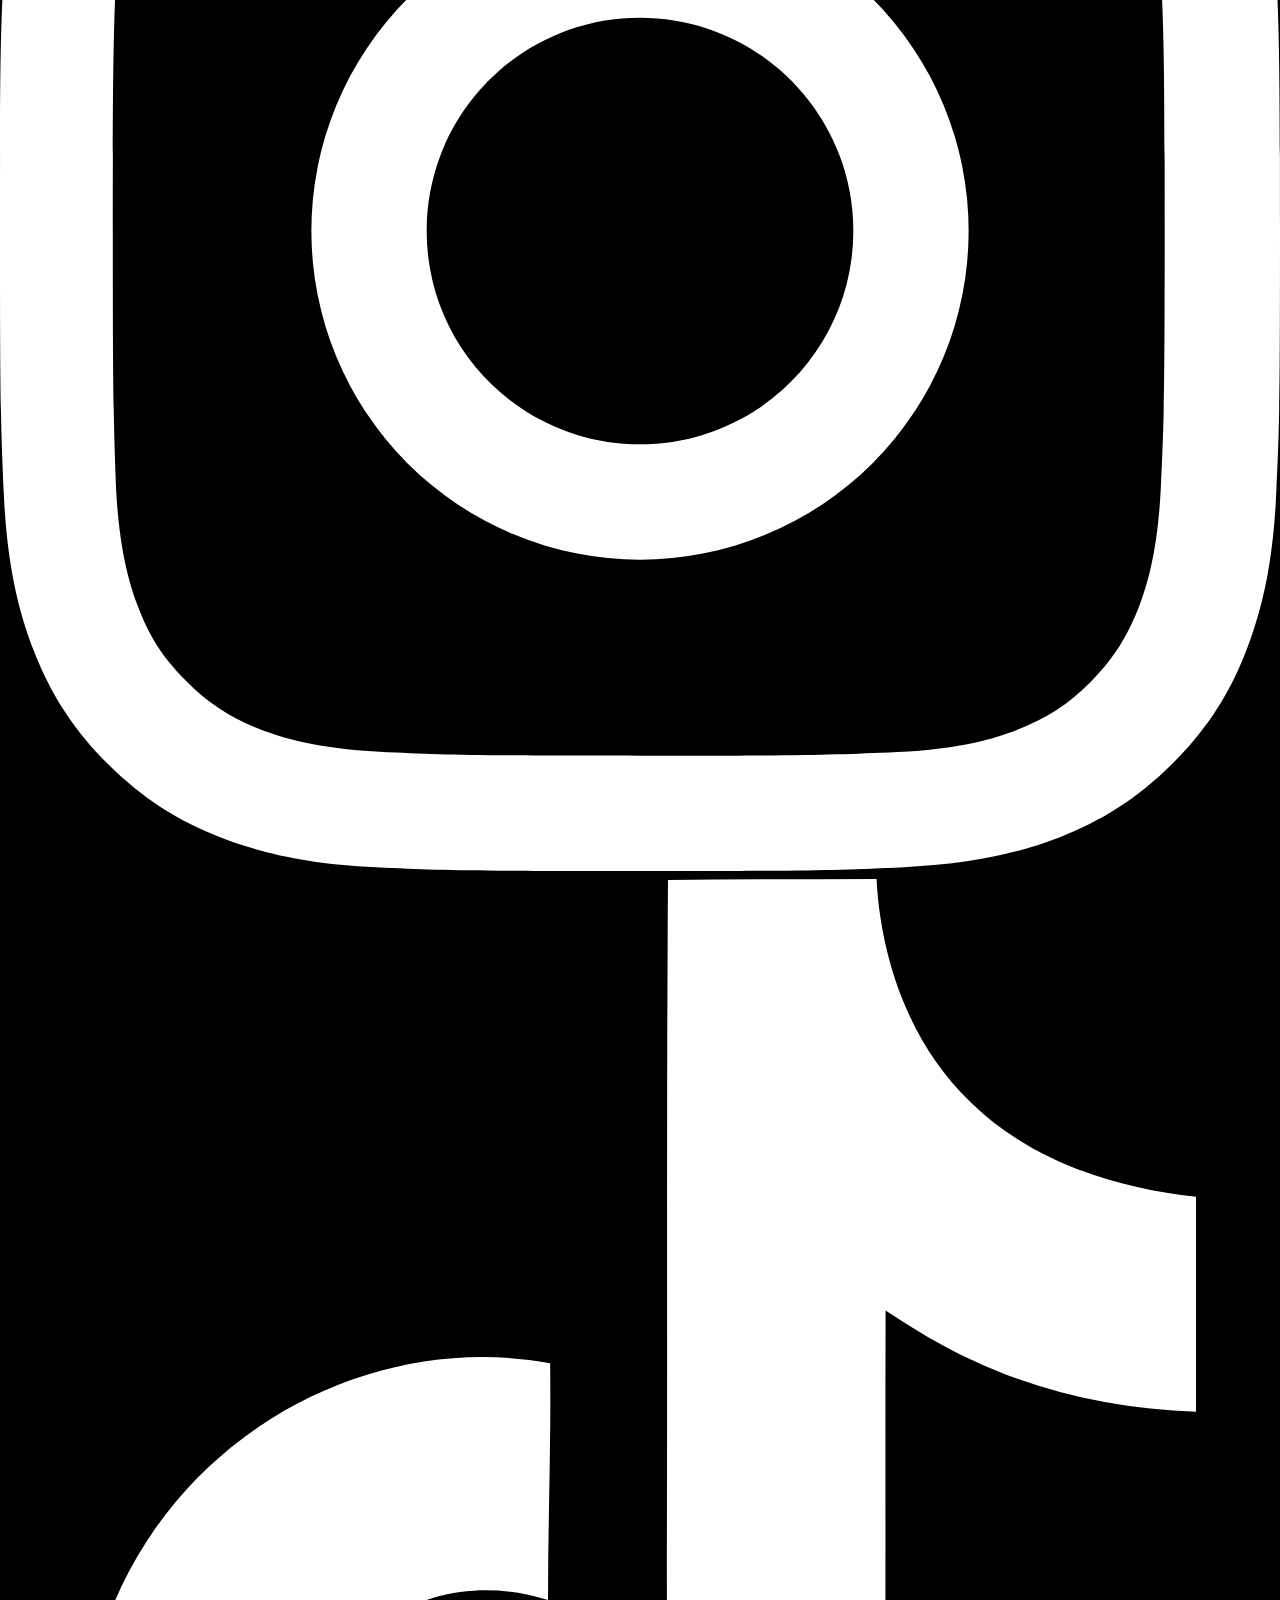
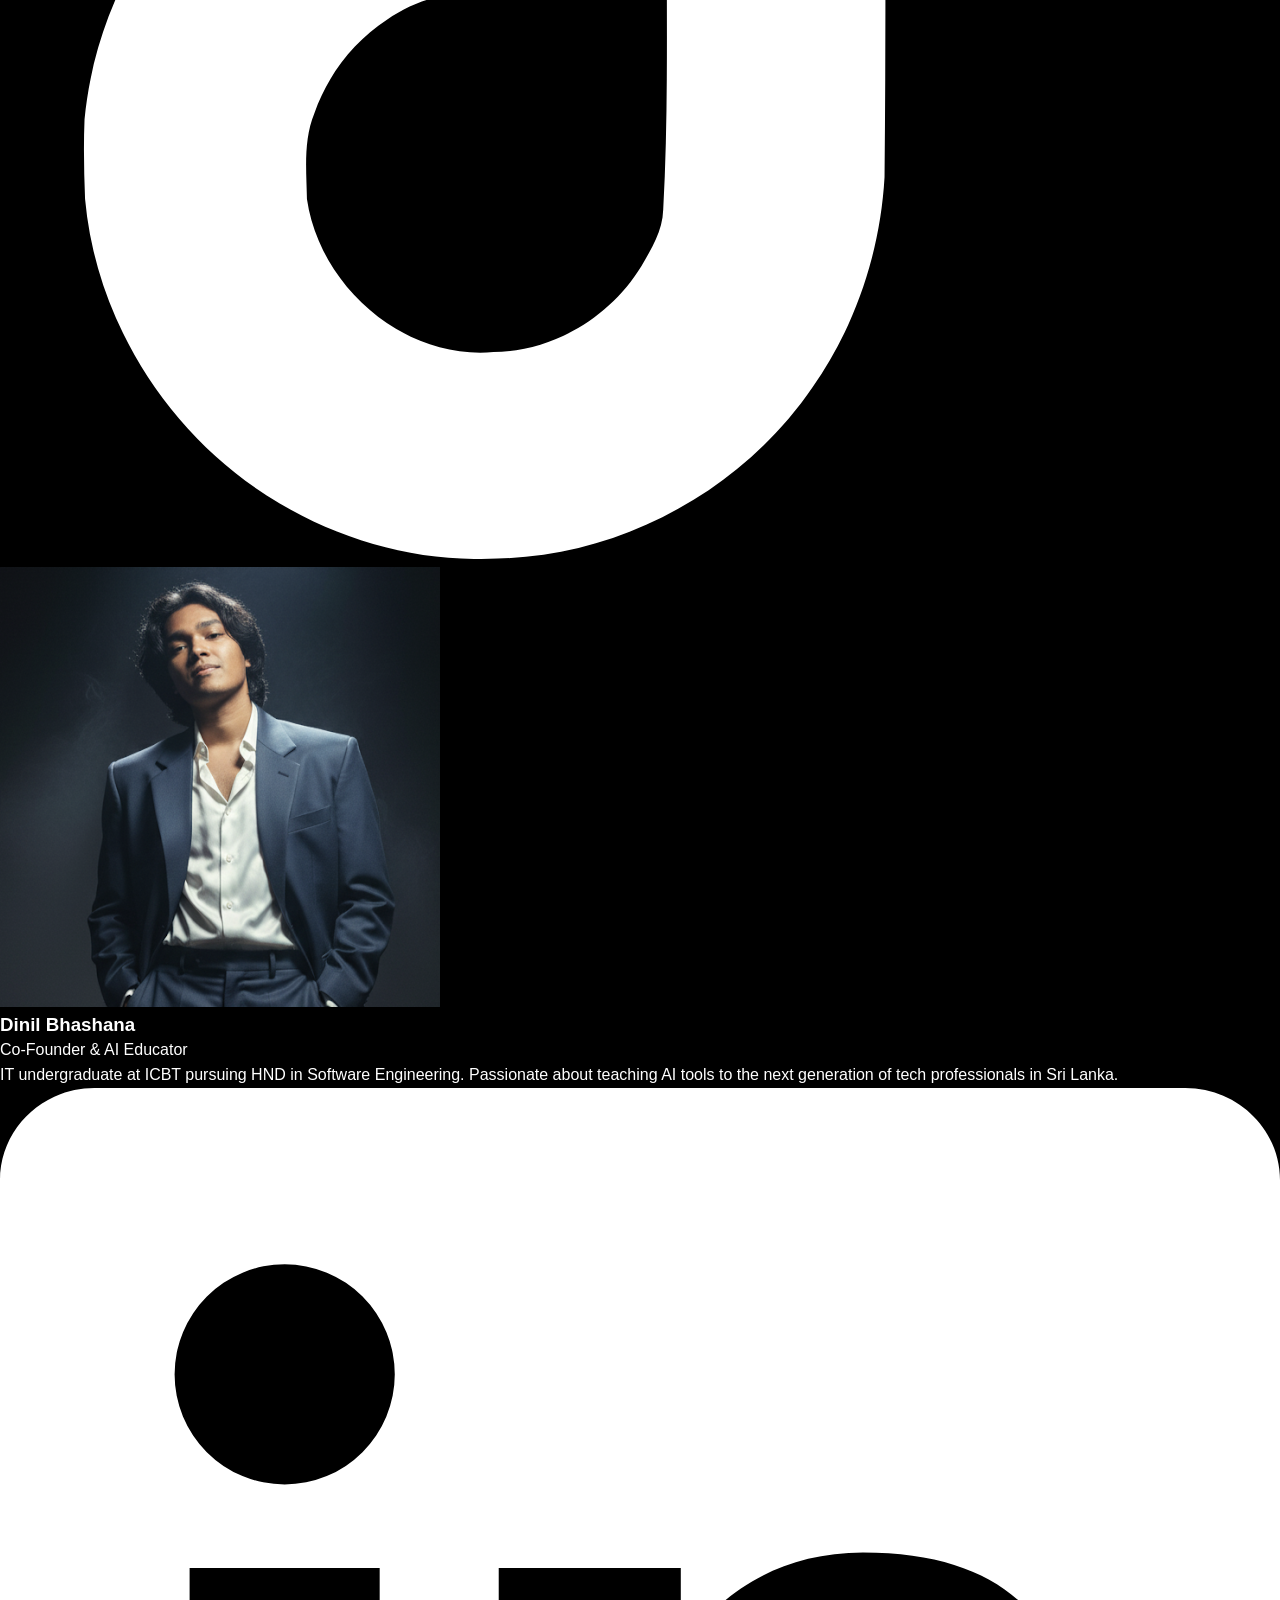
==== commit 99553a46: "Add courses section with Week‑by‑Week AI card" ====
--- a/index.html
+++ b/index.html
@@ -78,103 +78,7 @@
 
 
   <!-- Courses -->
-  <section id="courses" class="genai-section-full genai-section-alt">
-    <div class="genai-section genai-fade-in">
-      <h2 class="genai-section-title genai-heading">Our Courses</h2>
-      <div class="genai-courses-grid">
-        <div class="genai-course-card">
-          <div class="genai-course-icon">🎨</div>
-          <h3>AI Image Generation</h3>
-          <p>Create stunning visuals with Midjourney & DALL·E</p>
-          <button class="genai-course-btn">Start Learning</button>
-        </div>
-        <div class="genai-course-card">
-          <div class="genai-course-icon">🎬</div>
-          <h3>AI Video Generation</h3>
-          <p>Generate cinematic videos with Sora & Runway</p>
-          <button class="genai-course-btn">Start Learning</button>
-        </div>
-        <div class="genai-course-card">
-          <div class="genai-course-icon">✍️</div>
-          <h3>Prompt Engineering</h3>
-          <p>Master the art of writing powerful AI prompts</p>
-          <button class="genai-course-btn">Start Learning</button>
-        </div>
-        <div class="genai-course-card">
-          <div class="genai-course-icon">⚙️</div>
-          <h3>N8N Automation</h3>
-          <p>Build no-code workflows to automate your life</p>
-          <button class="genai-course-btn">Start Learning</button>
-        </div>
-        <div class="genai-course-card">
-          <div class="genai-course-icon">🌐</div>
-          <h3>AI Website Creation</h3>
-          <p>Build full websites using AI tools in minutes</p>
-          <button class="genai-course-btn">Start Learning</button>
-        </div>
-        <div class="genai-course-card">
-          <div class="genai-course-icon">🤖</div>
-          <h3>ChatGPT Mastery</h3>
-          <p>Use ChatGPT like a pro for any task</p>
-          <button class="genai-course-btn">Start Learning</button>
-        </div>
-        <div class="genai-course-card">
-          <div class="genai-course-icon">🧠</div>
-          <h3>Claude AI</h3>
-          <p>Work smarter with Anthropic's Claude</p>
-          <button class="genai-course-btn">Start Learning</button>
-        </div>
-        <div class="genai-course-card">
-          <div class="genai-course-icon">💼</div>
-          <h3>AI for Business</h3>
-          <p>Apply AI tools to grow your business</p>
-          <button class="genai-course-btn">Start Learning</button>
-        </div>
-        <div class="genai-course-card">
-          <div class="genai-course-icon">🖼️</div>
-          <h3>Midjourney Advanced</h3>
-          <p>Advanced techniques for Midjourney image creation</p>
-          <button class="genai-course-btn">Start Learning</button>
-        </div>
-        <div class="genai-course-card">
-          <div class="genai-course-icon">💎</div>
-          <h3>Google Gemini</h3>
-          <p>Harness Google's most powerful AI model</p>
-          <button class="genai-course-btn">Start Learning</button>
-        </div>
-        <div class="genai-course-card">
-          <div class="genai-course-icon">📝</div>
-          <h3>AI Content Creation</h3>
-          <p>Create blogs, captions, and scripts with AI</p>
-          <button class="genai-course-btn">Start Learning</button>
-        </div>
-        <div class="genai-course-card">
-          <div class="genai-course-icon">🎓</div>
-          <h3>AI Tools for Students</h3>
-          <p>Boost your academic performance with AI</p>
-          <button class="genai-course-btn">Start Learning</button>
-        </div>
-        <div class="genai-course-card">
-          <div class="genai-course-icon">🎵</div>
-          <h3>AI Music Generation</h3>
-          <p>Compose music tracks using Suno and Udio</p>
-          <button class="genai-course-btn">Start Learning</button>
-        </div>
-        <div class="genai-course-card">
-          <div class="genai-course-icon">🗣️</div>
-          <h3>AI Avatar & Voice</h3>
-          <p>Create digital avatars and AI voice overs</p>
-          <button class="genai-course-btn">Start Learning</button>
-        </div>
-        <div class="genai-course-card">
-          <div class="genai-course-icon">🔗</div>
-          <h3>Make.com Automation</h3>
-          <p>Connect your apps and automate workflows with Make</p>
-          <button class="genai-course-btn">Start Learning</button>
-        </div>
-      </div>
-    </div>
-  </section>
+  
 
   <!-- Videos -->
   <section id="videos" class="genai-section-full">
@@ -420,6 +324,15 @@
   <p>Explore our AI curriculum week by week.</p>
 </div>
 
+
+<section id="courses">
+
+<div class="course-card" onclick="location.href='week-by-week.html'">
+  <h3>Week‑by‑Week AI</h3>
+  <p>Explore our AI curriculum week by week.</p>
+</div>
+
+</section>
 </body>
 
 </html>
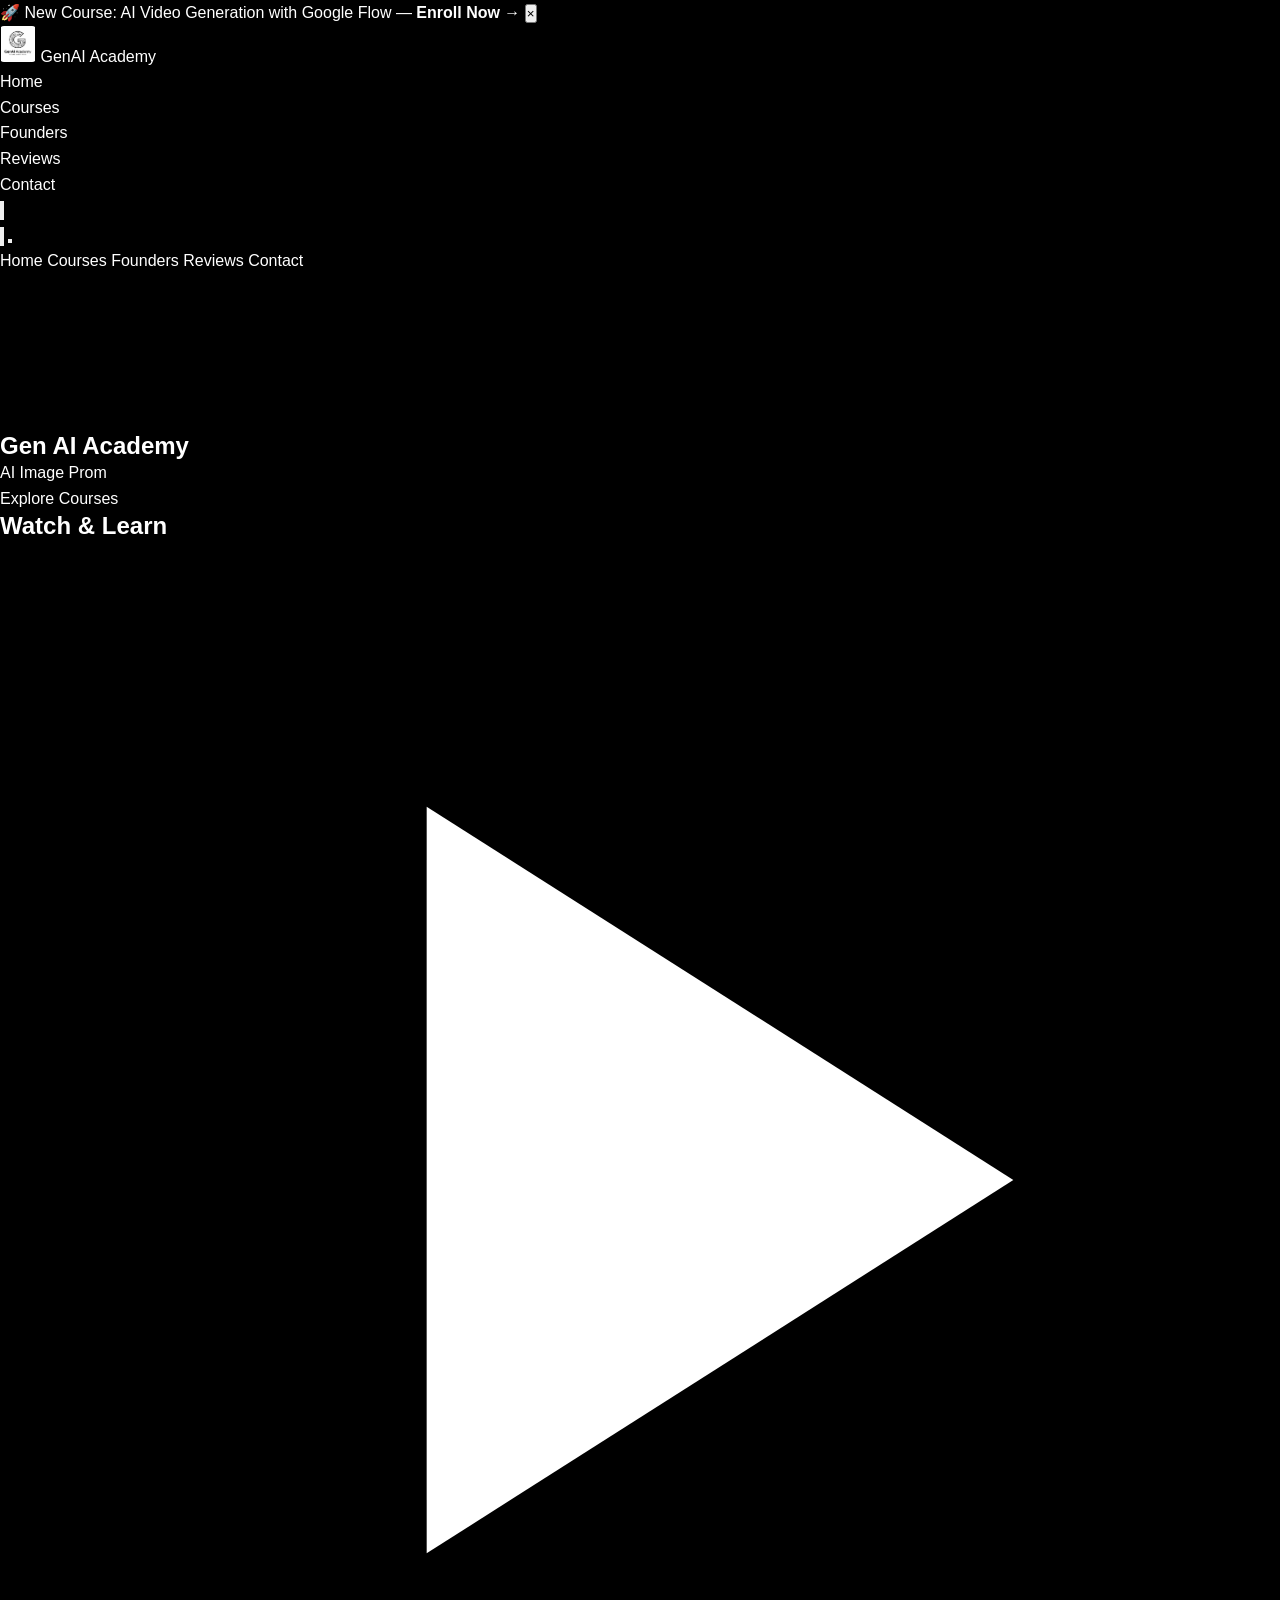
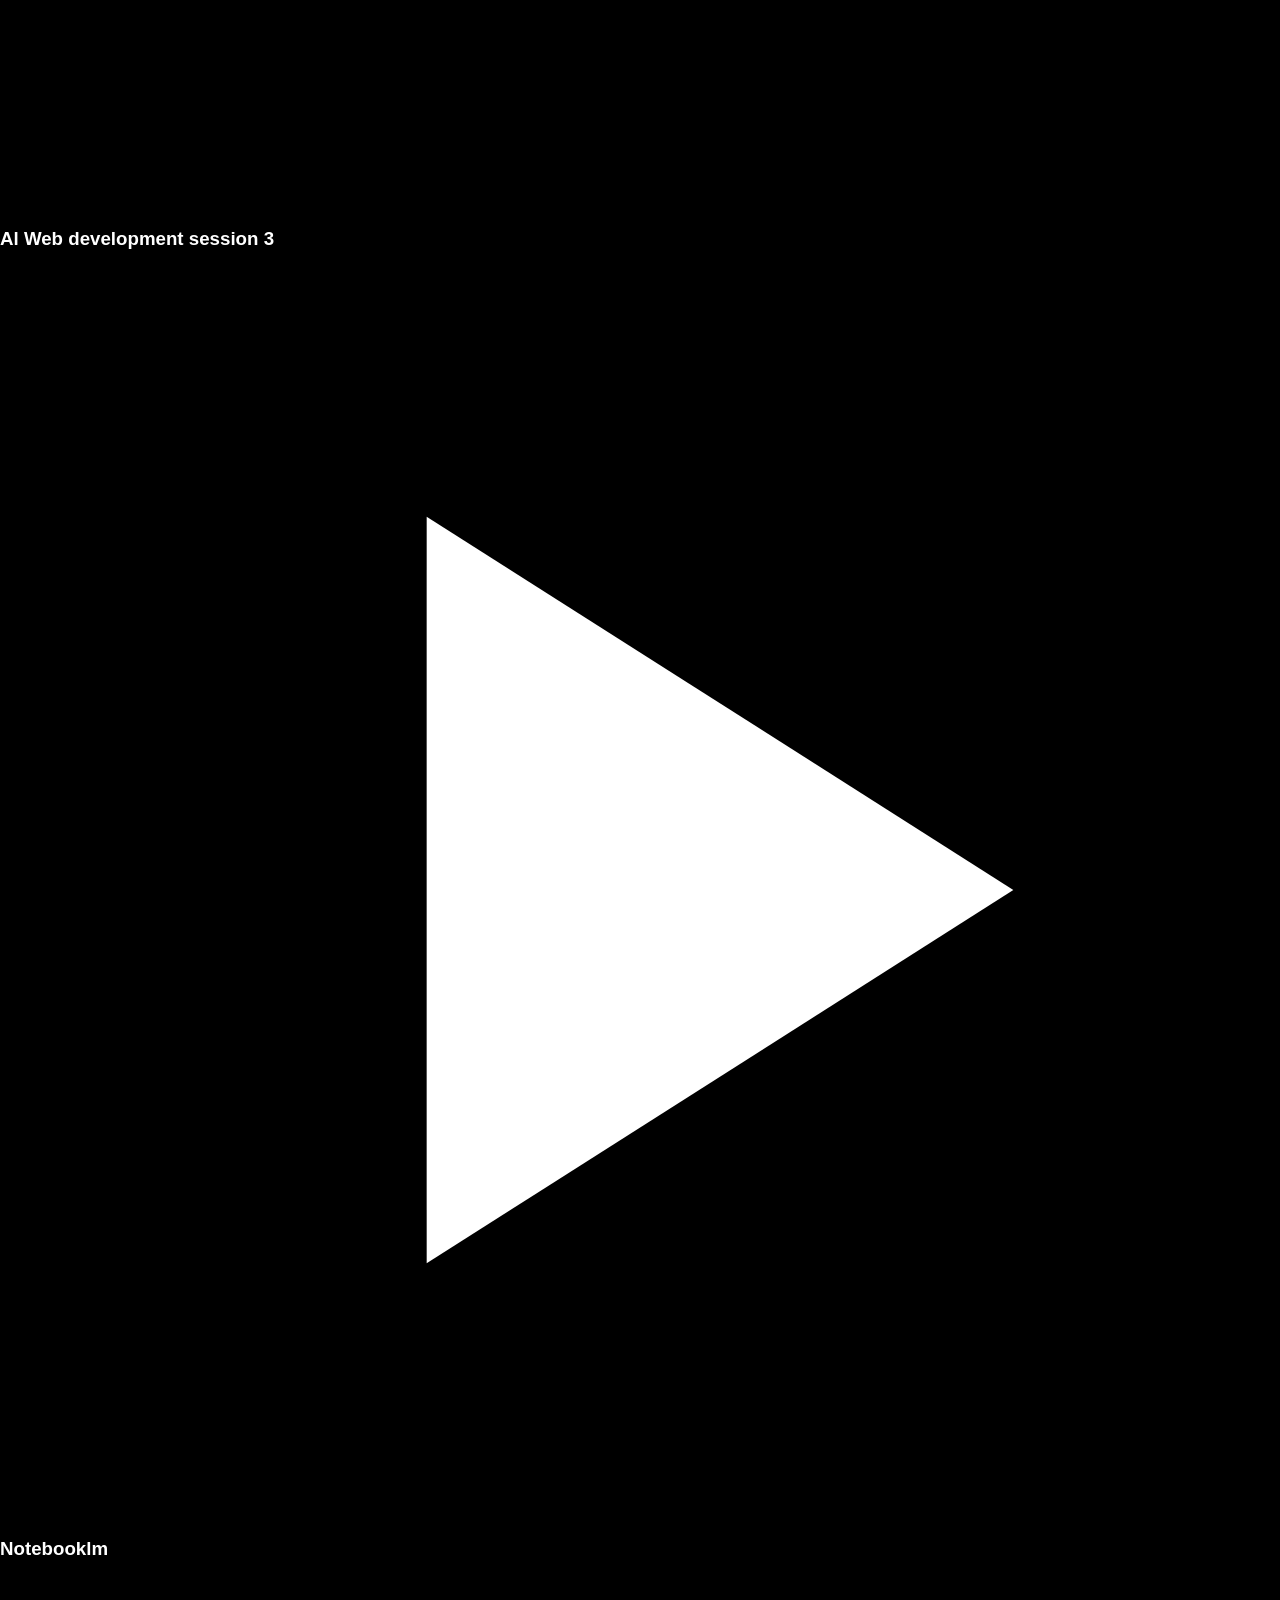
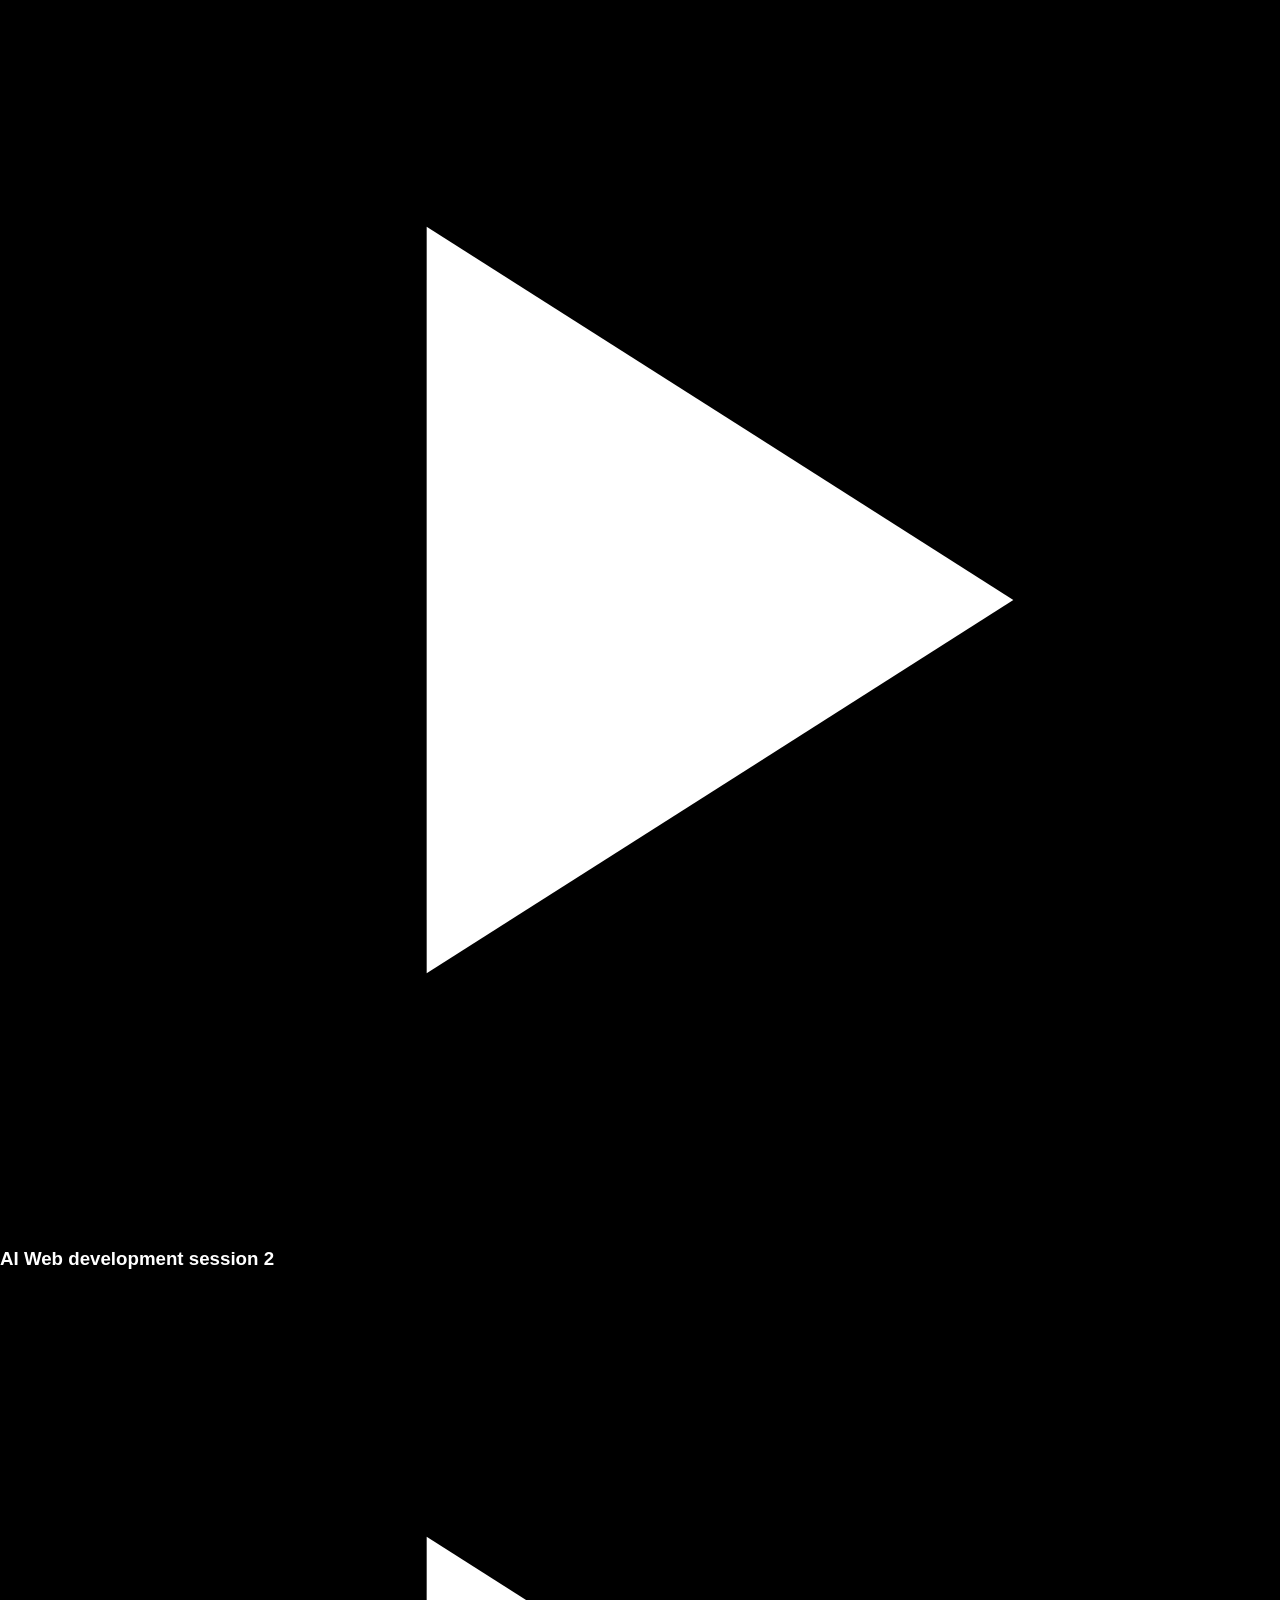
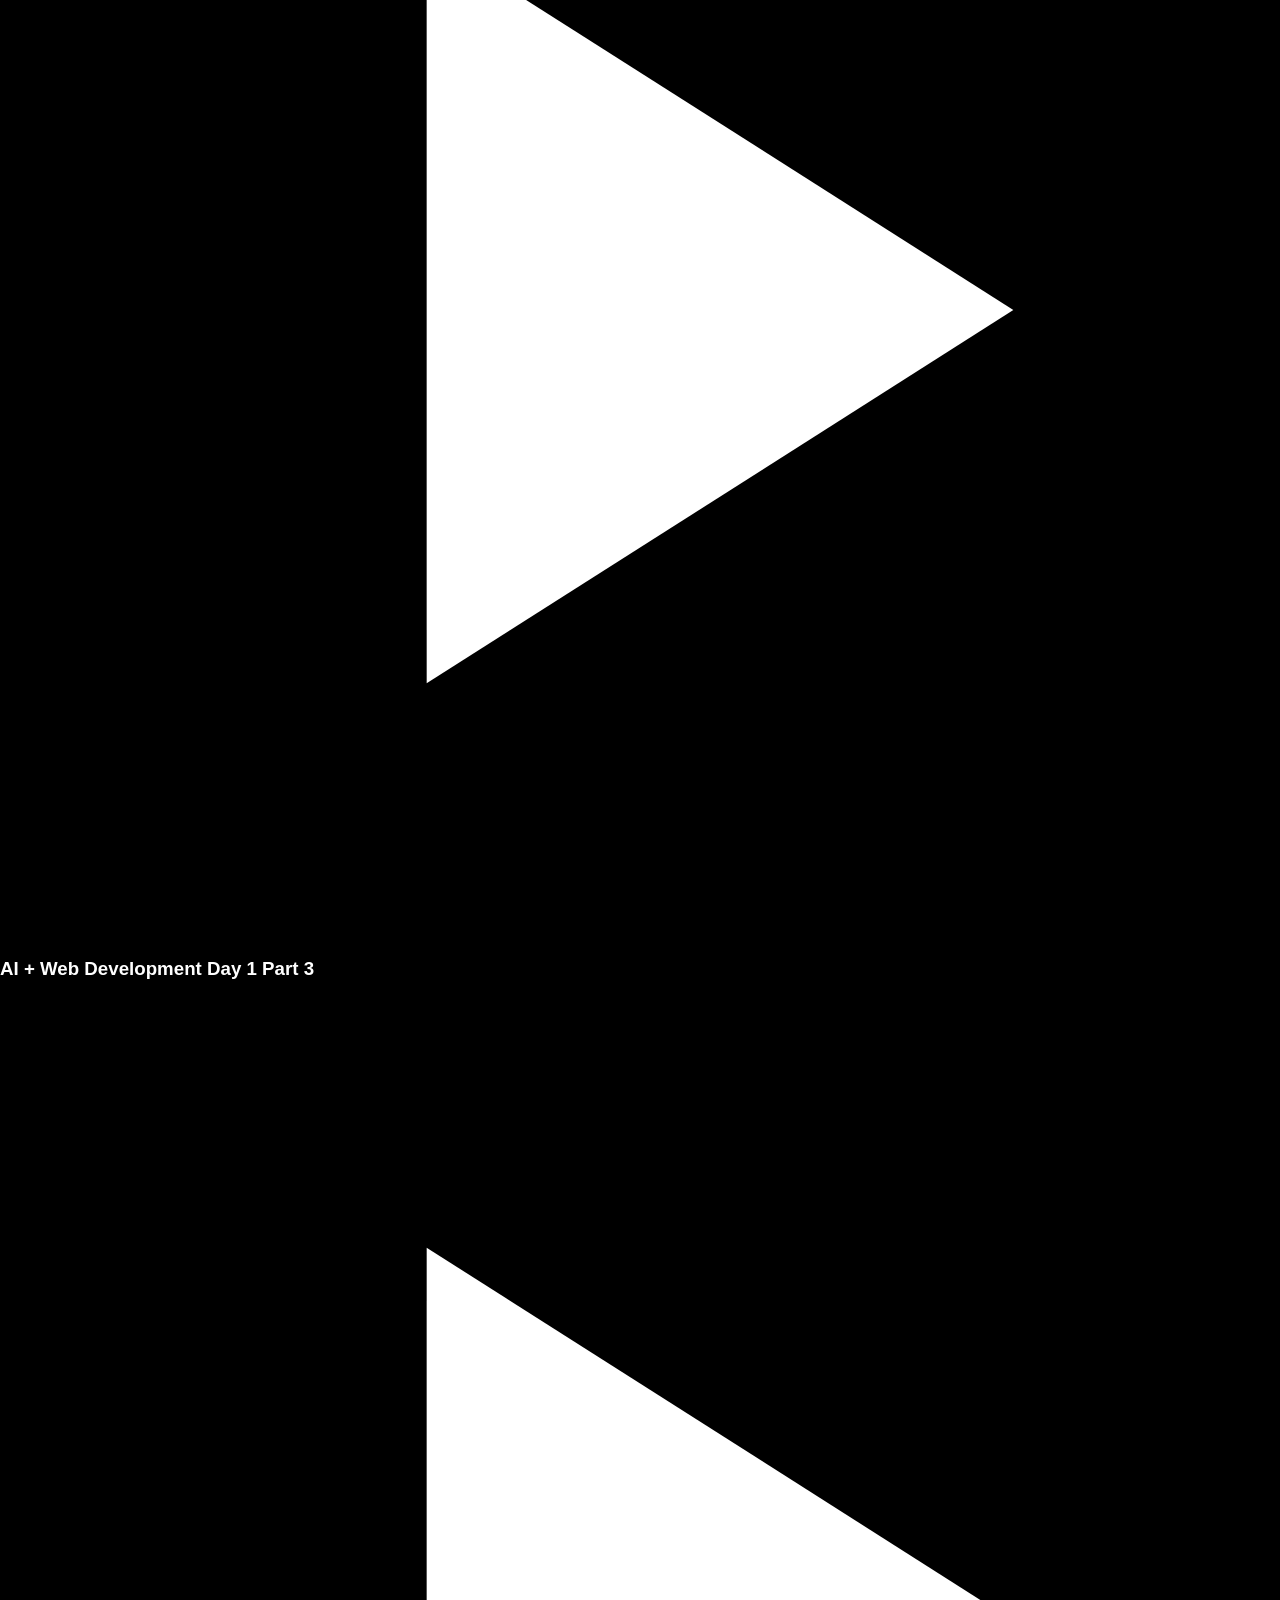
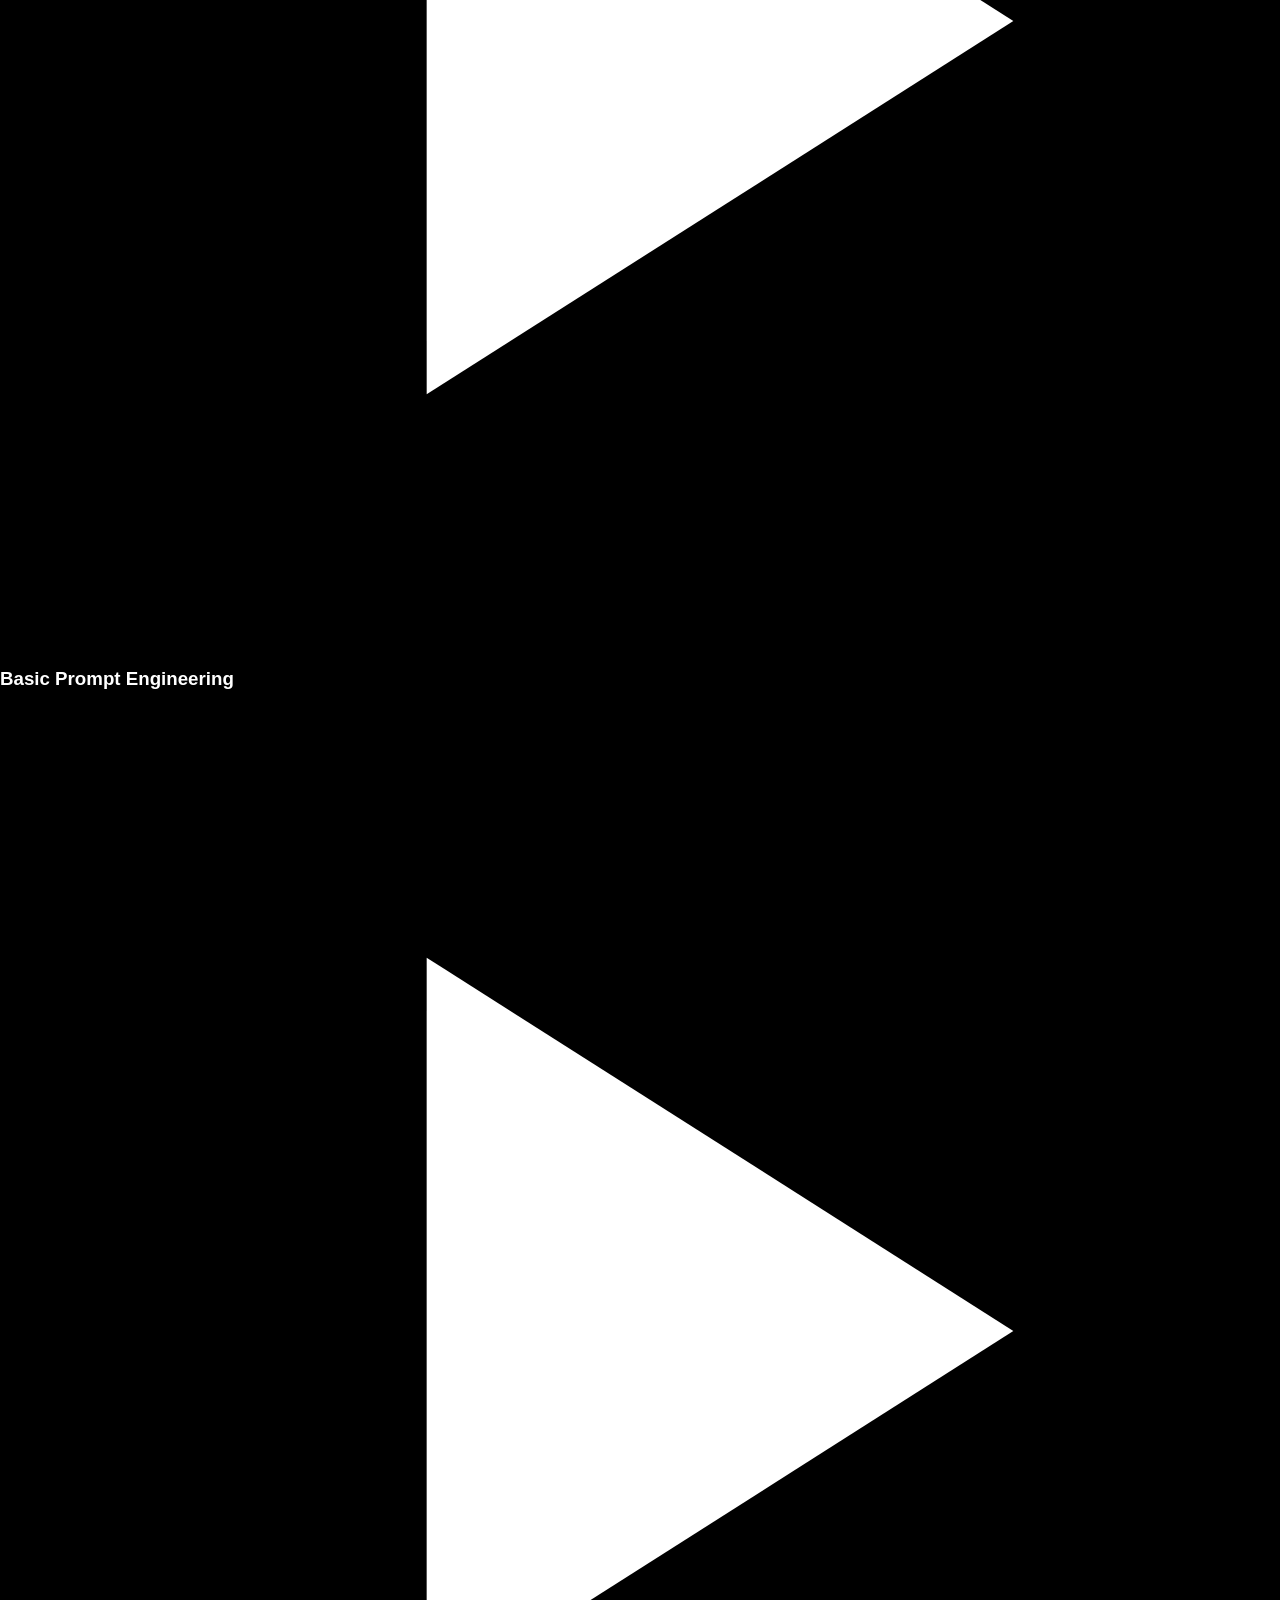
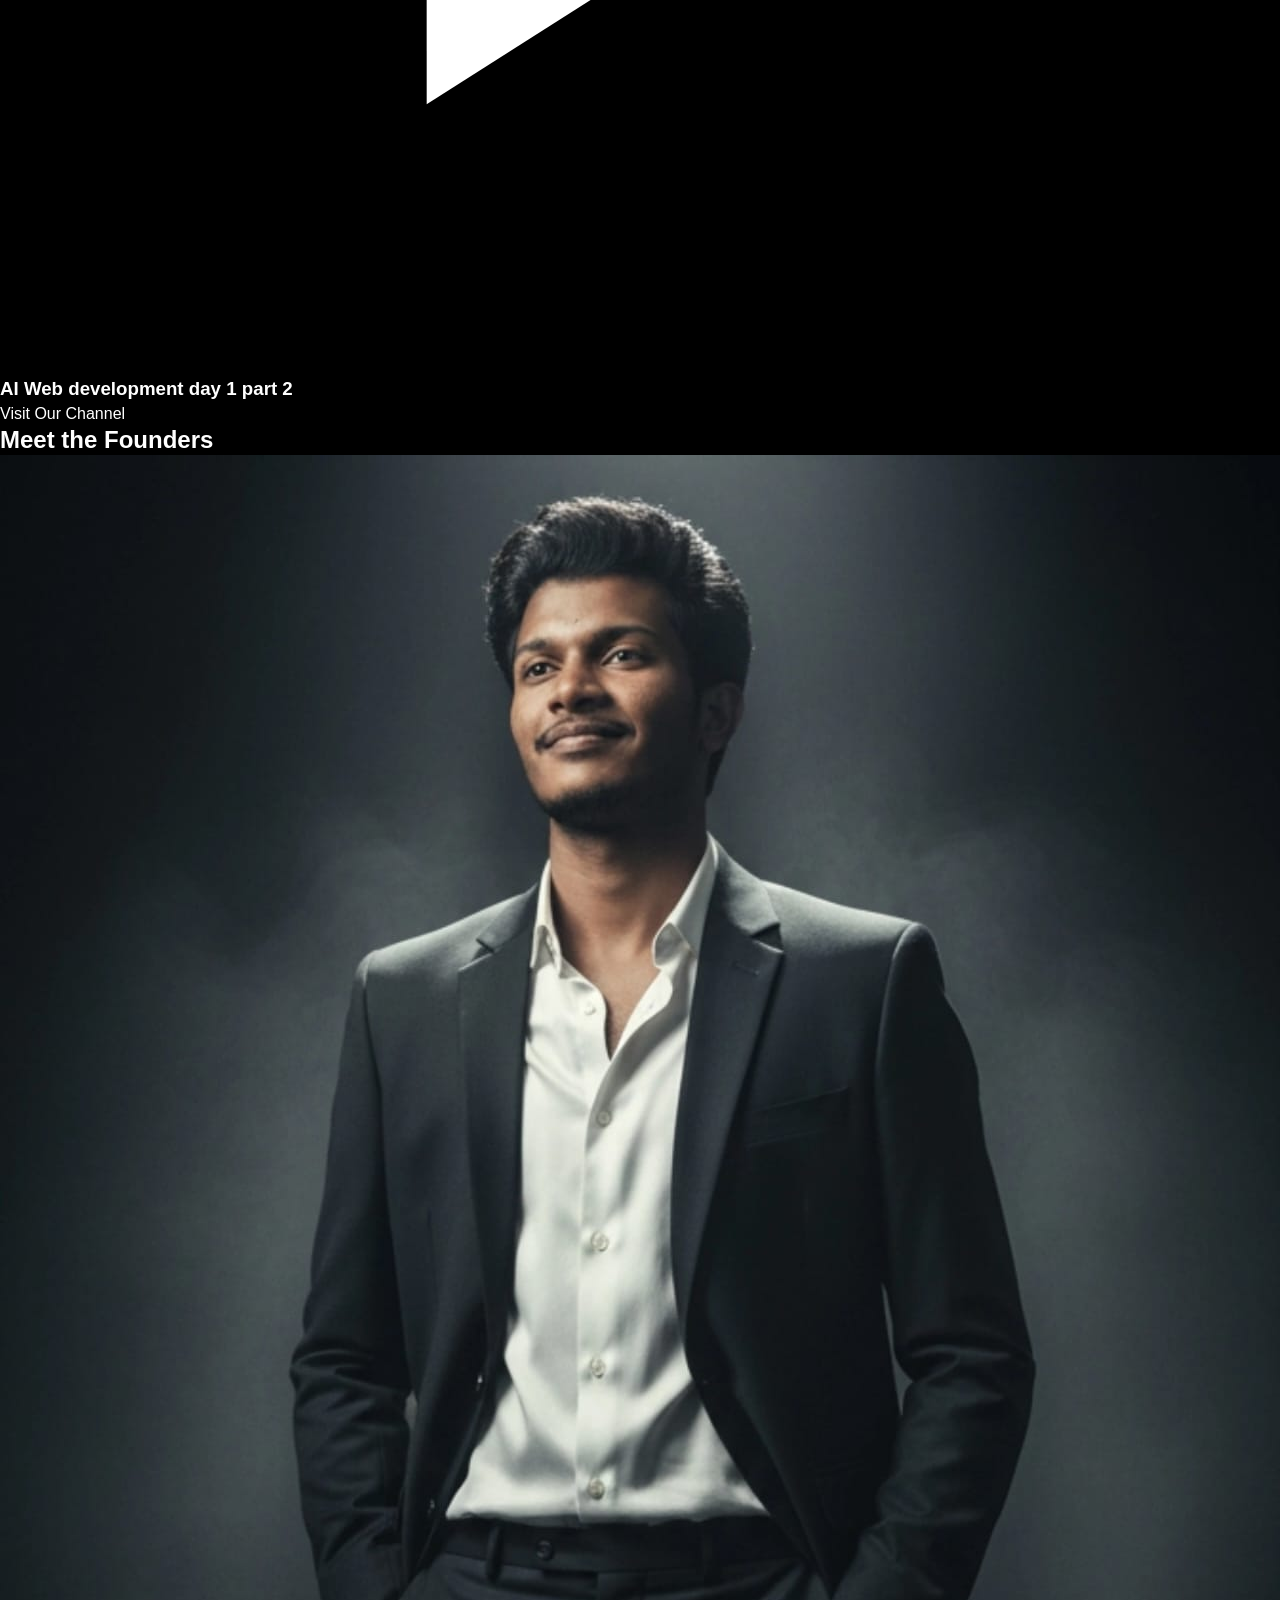
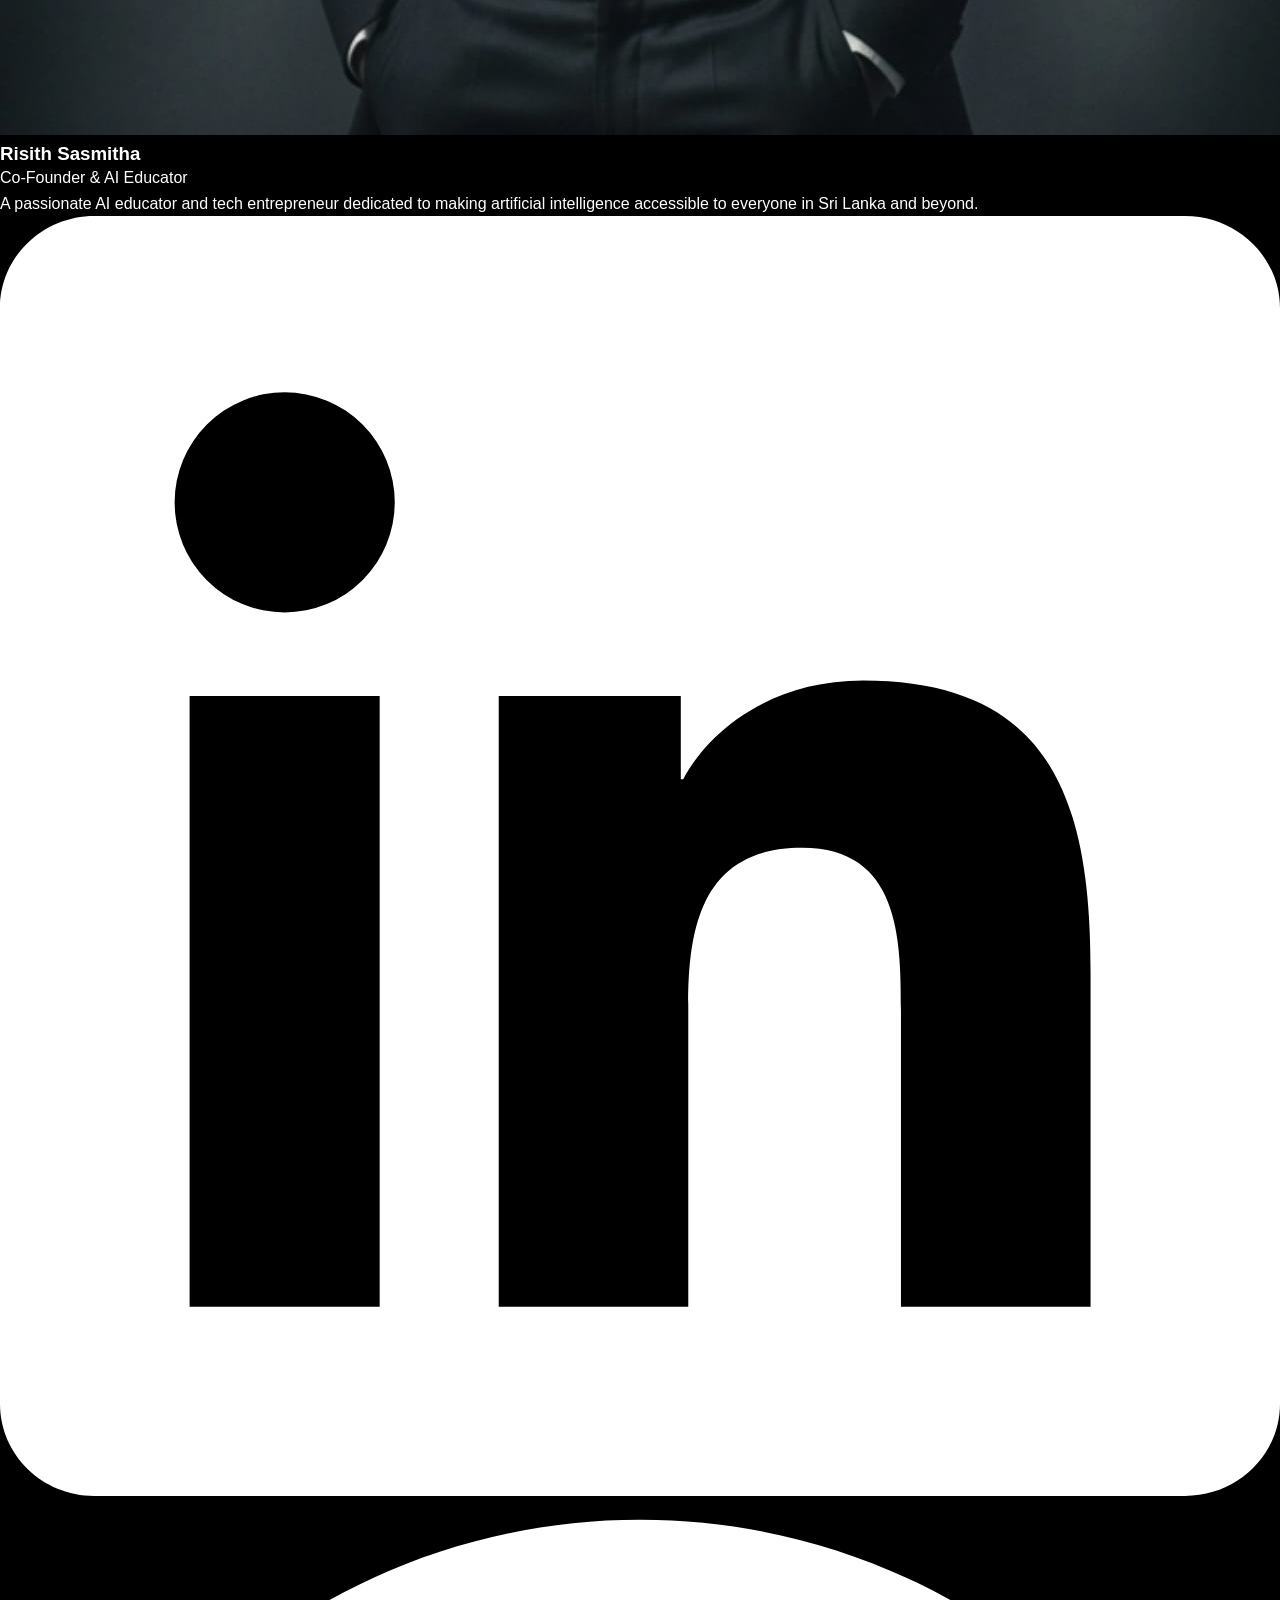
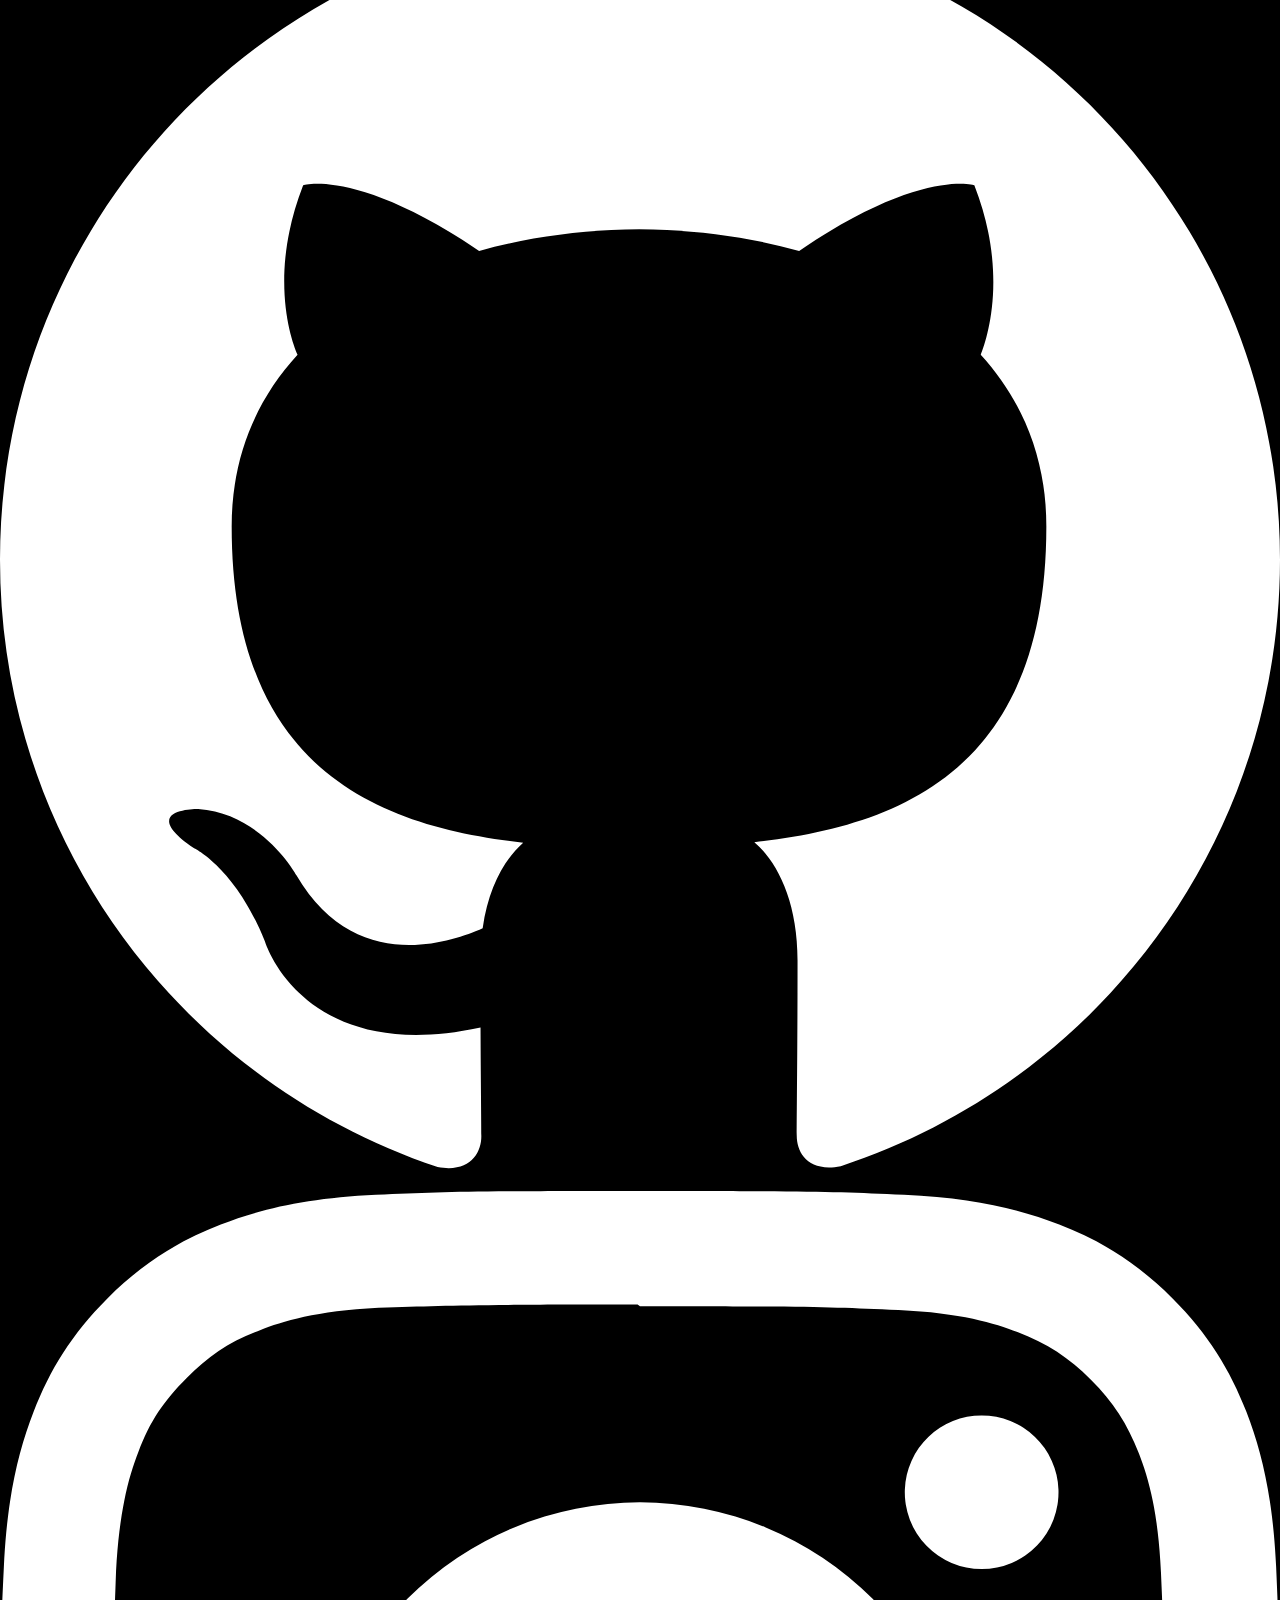
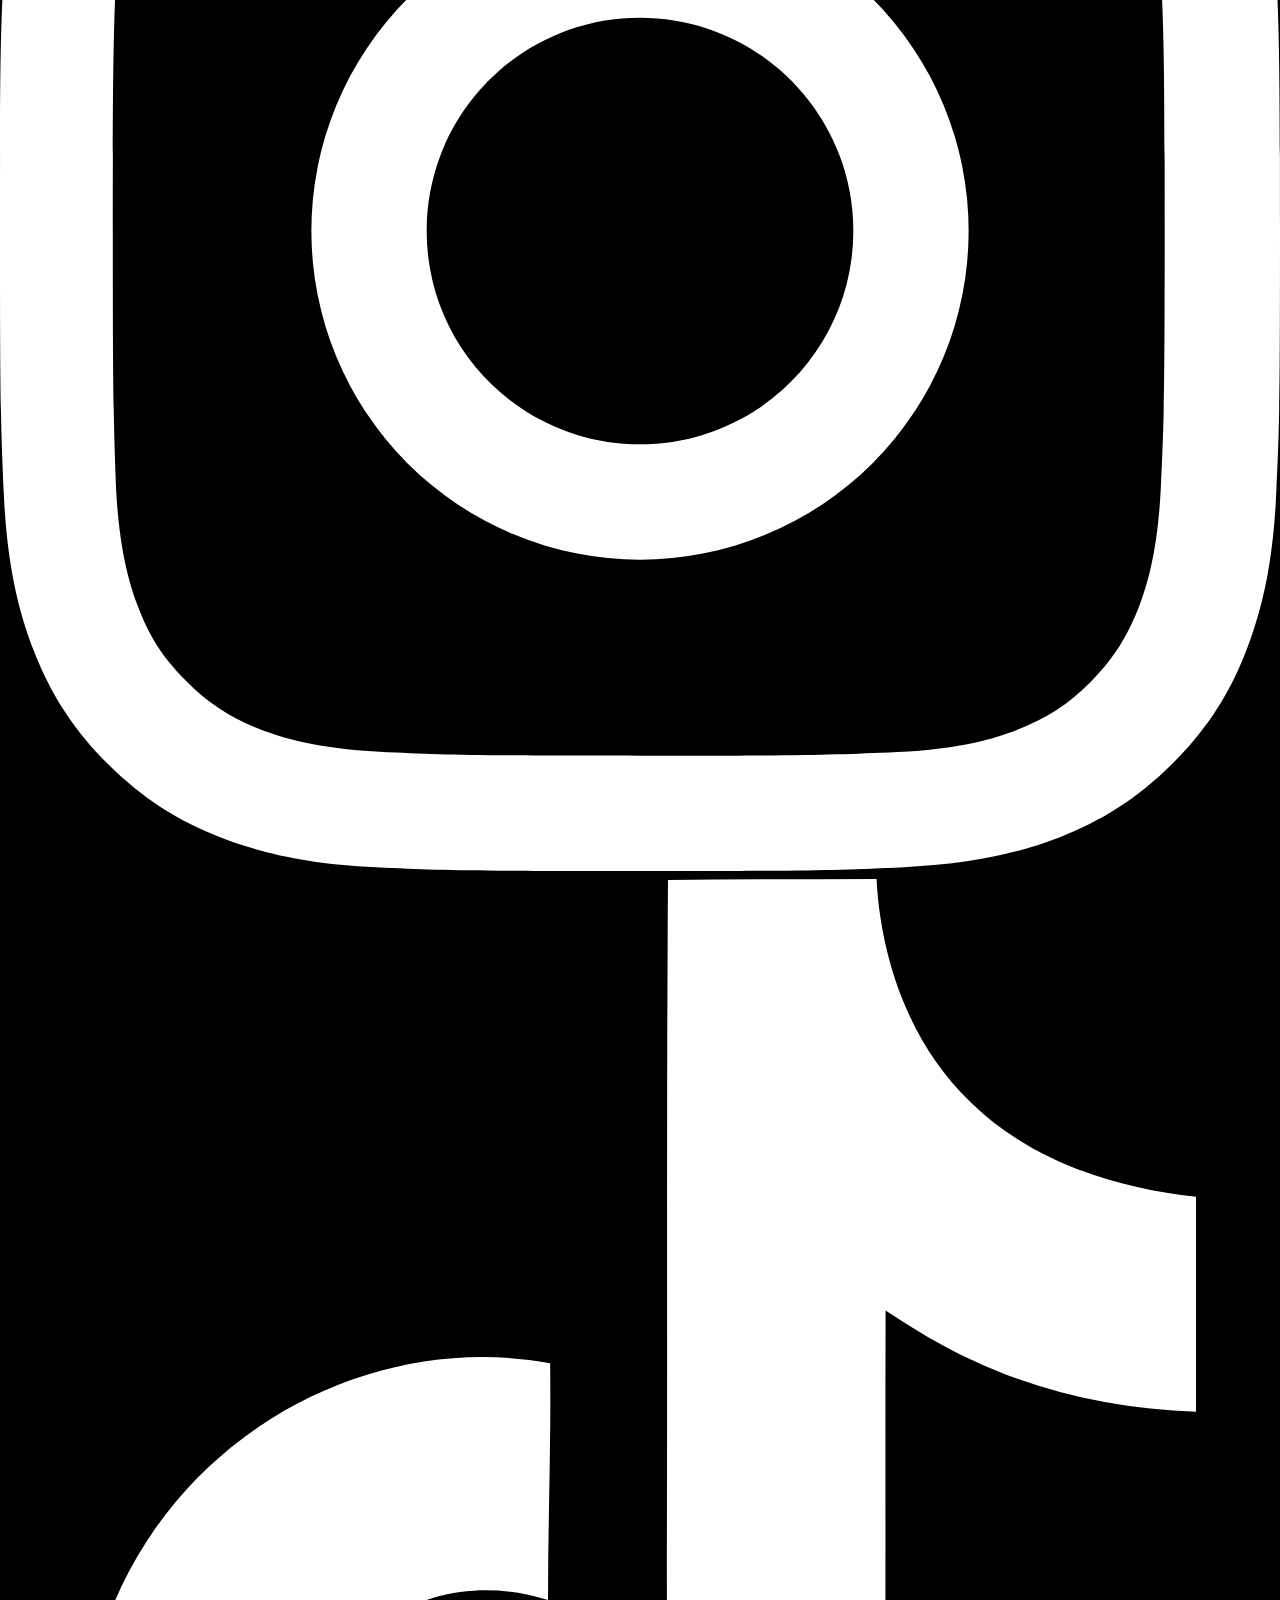
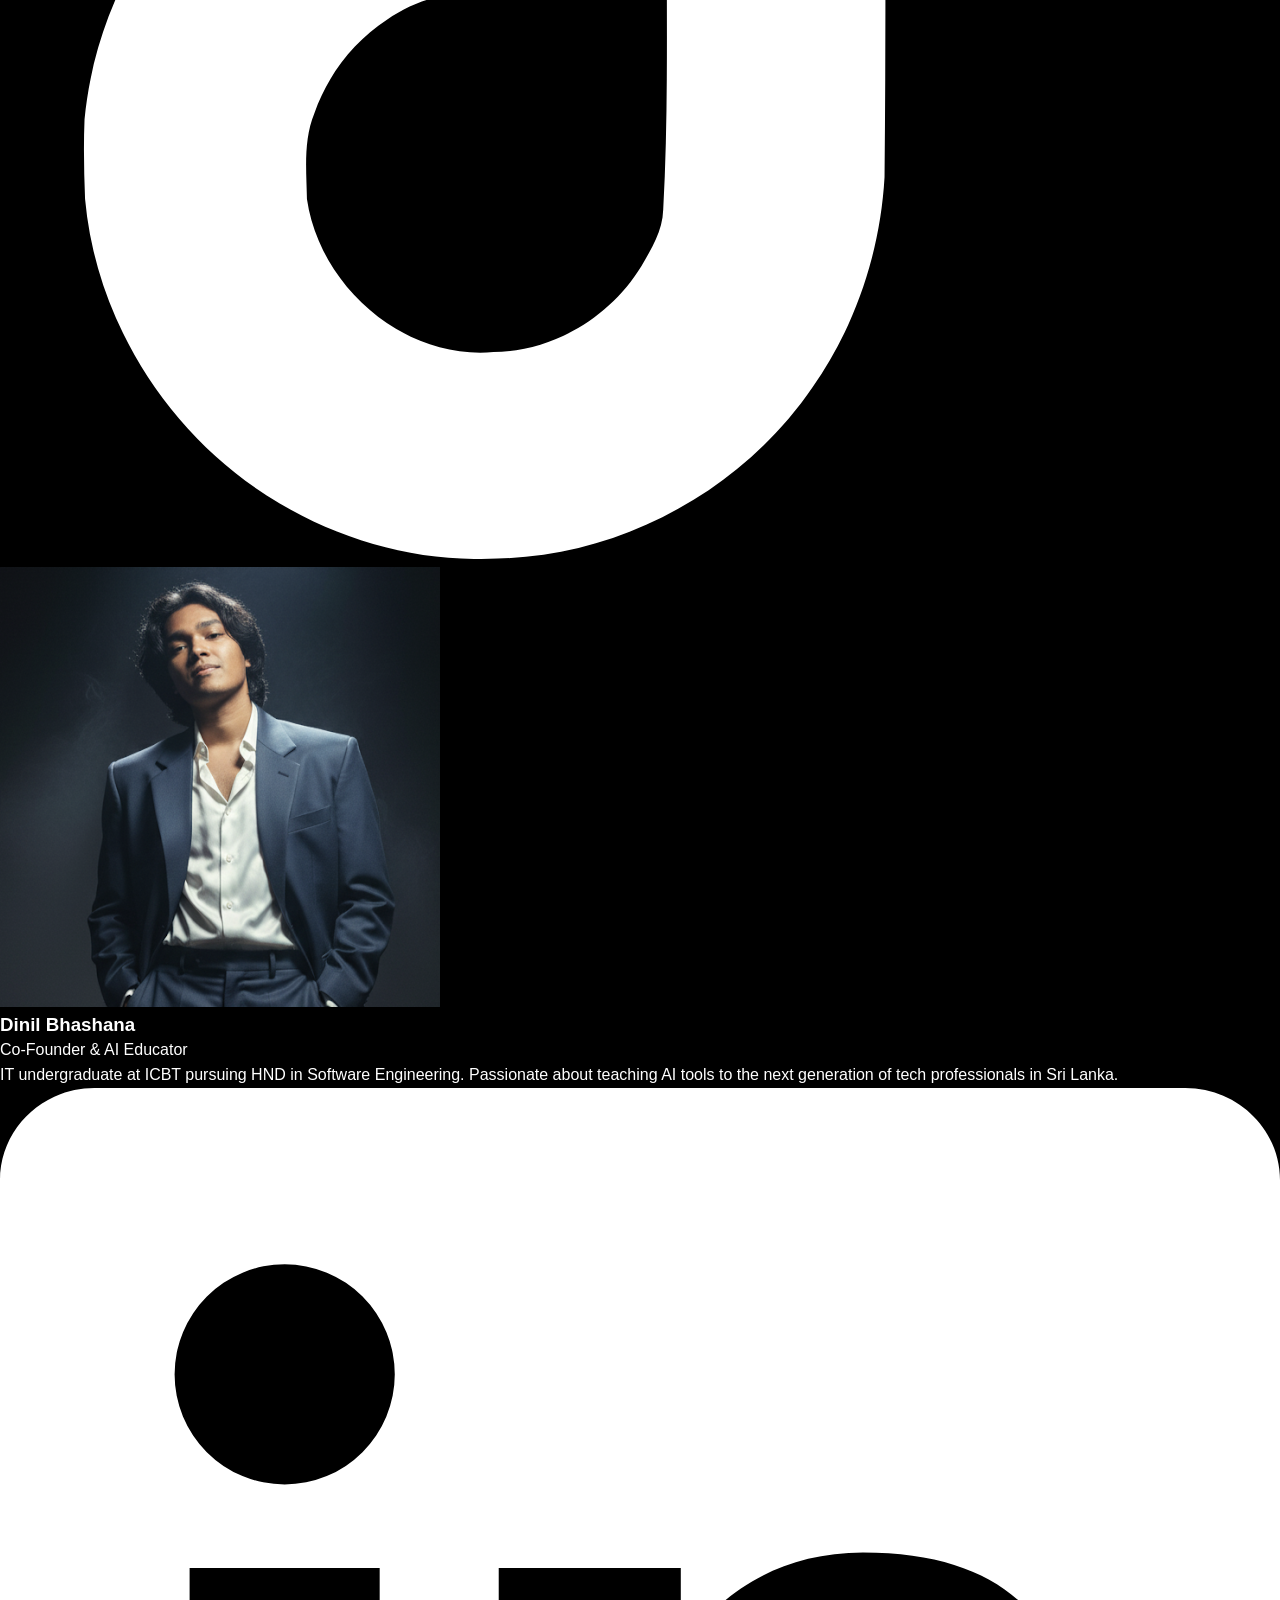
==== commit cdb25a44: "Add courses section with Week‑by‑Week AI card" ====
--- a/index.html
+++ b/index.html
@@ -325,6 +325,7 @@
 </div>
 
 
+
 <section id="courses">
 
 <div class="course-card" onclick="location.href='week-by-week.html'">
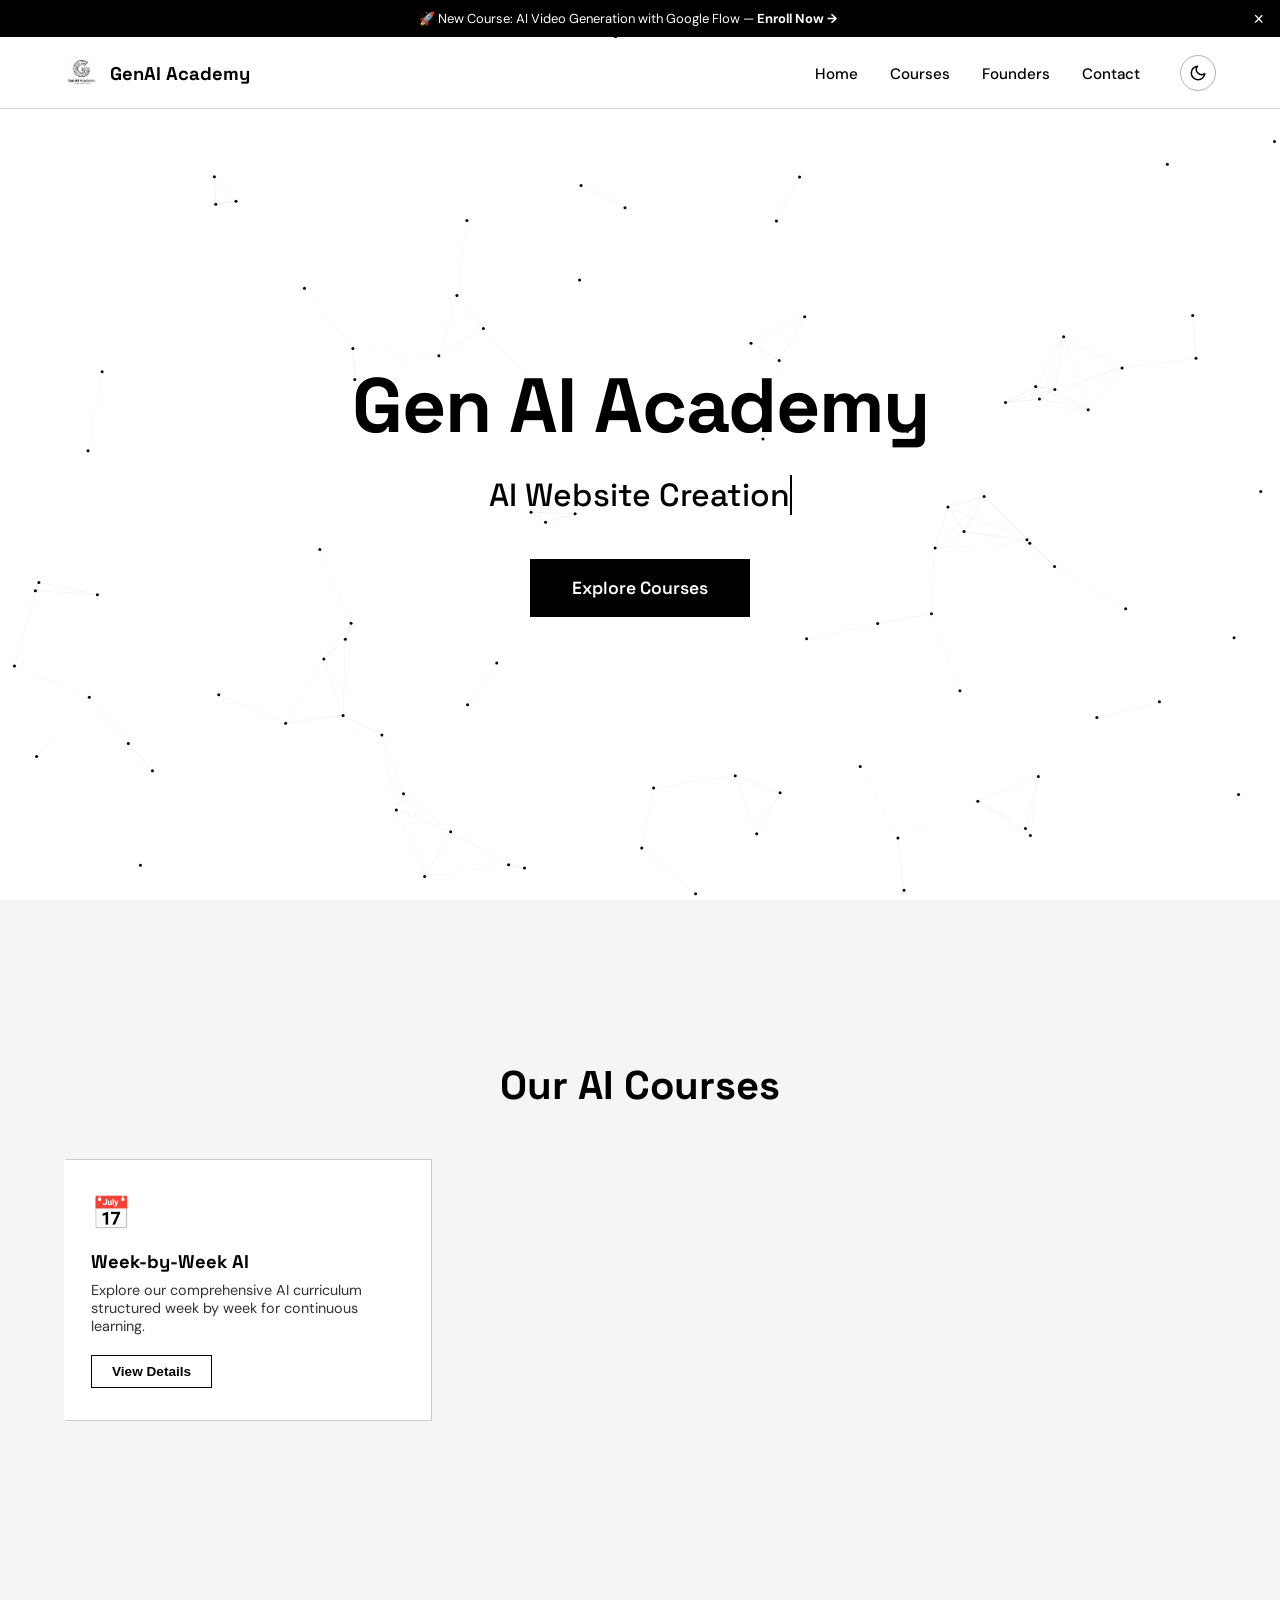
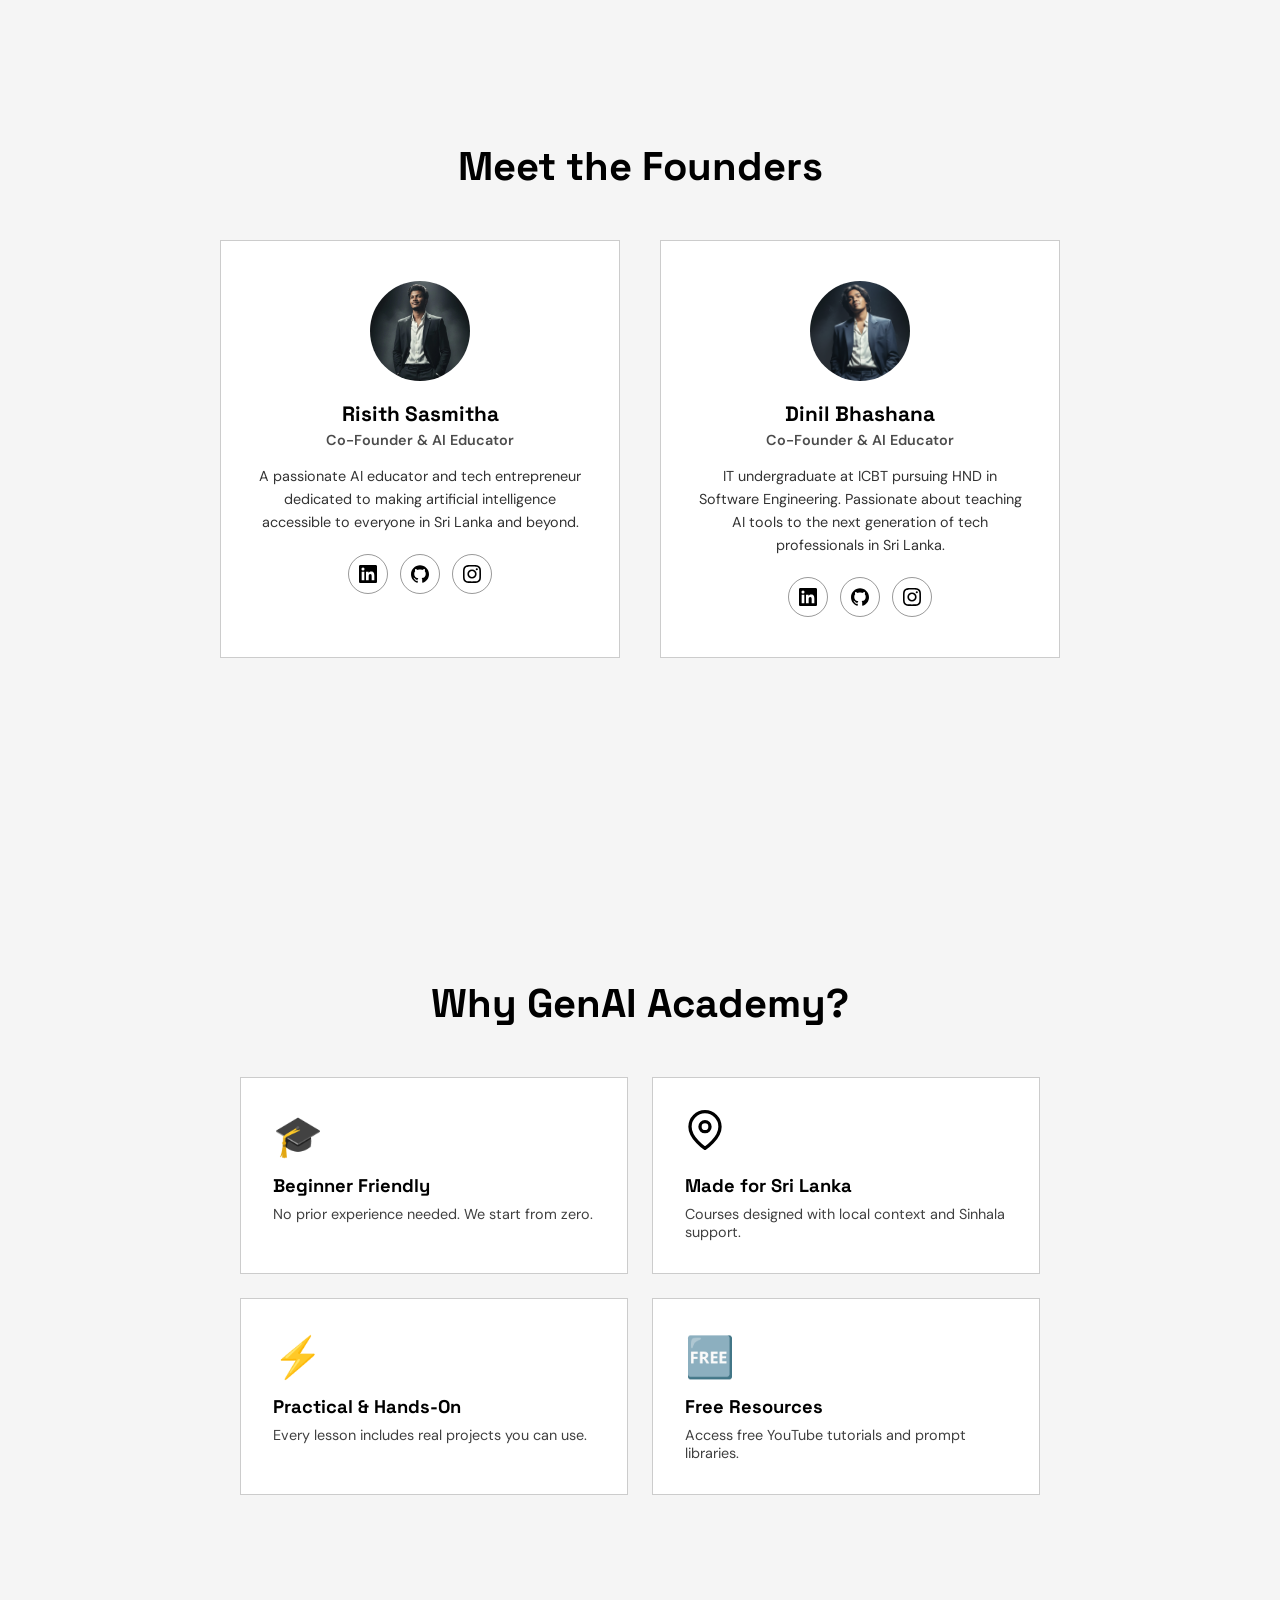
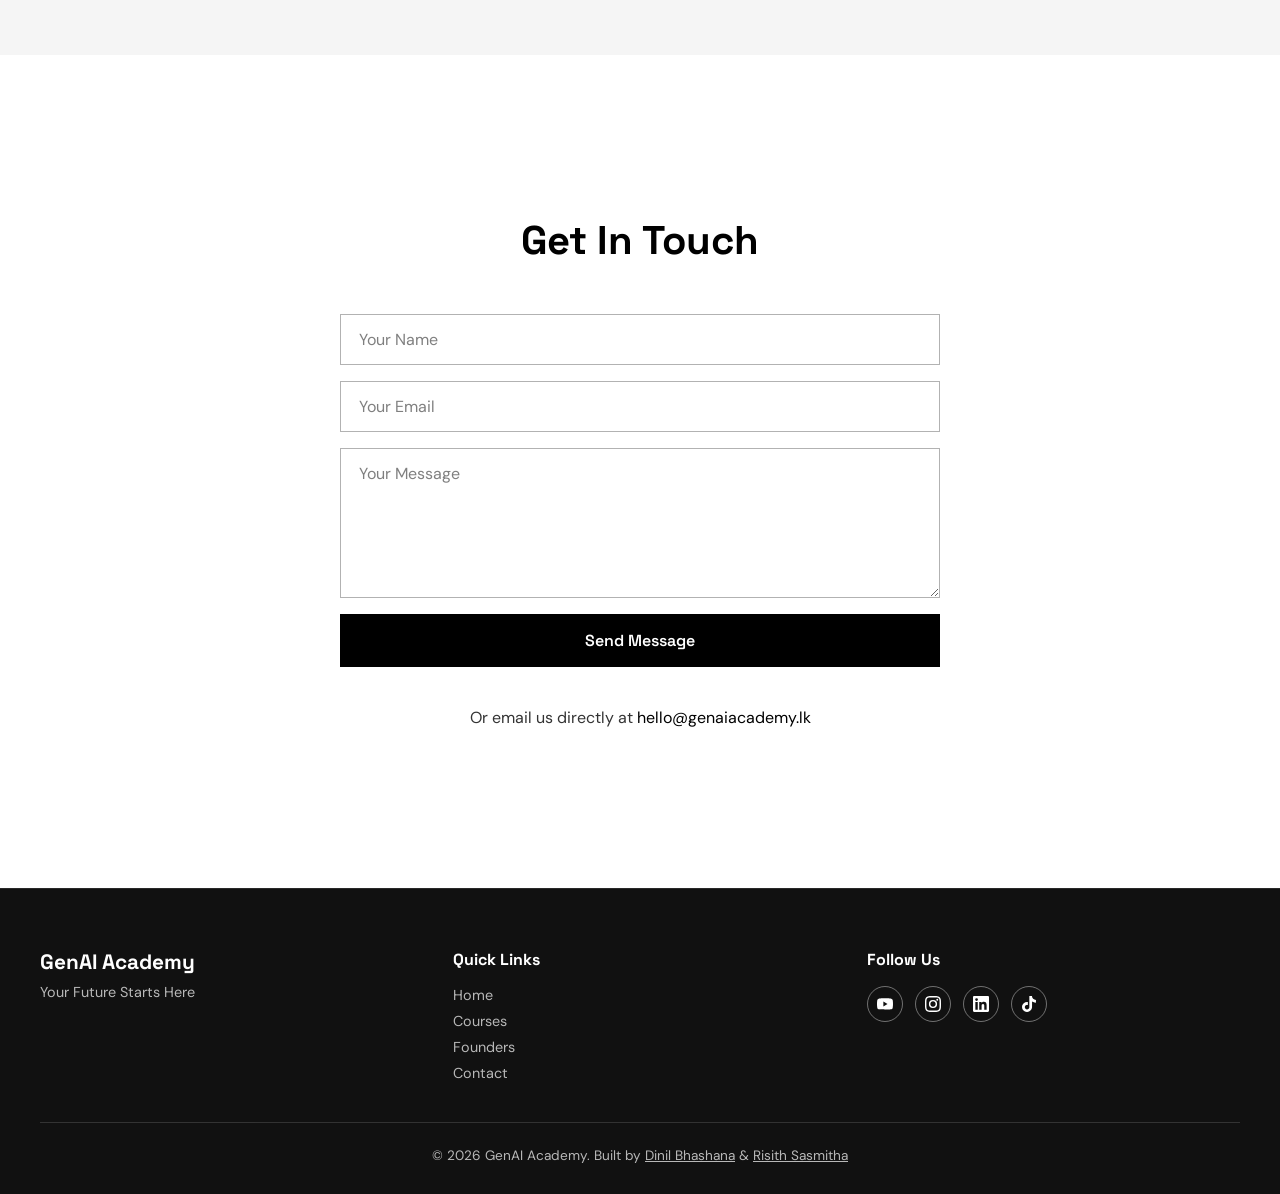
==== commit 41c66b60: "Update layout, add custom video player, and remove unused sections" ====
--- a/index.html
+++ b/index.html
@@ -31,7 +31,6 @@
         <li><a href="#hero">Home</a></li>
         <li><a href="#courses">Courses</a></li>
         <li><a href="#founders">Founders</a></li>
-        <li><a href="#reviews">Reviews</a></li>
         <li><a href="#contact">Contact</a></li>
         <li>
           <button class="genai-theme-toggle" id="theme-toggle" aria-label="Toggle theme">
@@ -60,7 +59,6 @@
     <a href="#hero">Home</a>
     <a href="#courses">Courses</a>
     <a href="#founders">Founders</a>
-    <a href="#reviews">Reviews</a>
     <a href="#contact">Contact</a>
   </div>
 
@@ -78,86 +76,20 @@
 
 
   <!-- Courses -->
-  
-
-  <!-- Videos -->
-  <section id="videos" class="genai-section-full">
-    <div class="genai-section genai-fade-in">
-      <h2 class="genai-section-title genai-heading">Watch &amp; Learn</h2>
-      <div class="genai-videos-grid">
-        <a class="genai-video-card" href="https://youtu.be/dlOghF_Atlg?si=za9SHqsLhOVQjlOE" target="_blank"
-          rel="noopener noreferrer">
-          <div class="genai-video-thumb">
-            <div class="genai-play-btn">
-              <svg viewBox="0 0 24 24" fill="white">
-                <polygon points="8,5 19,12 8,19" />
-              </svg>
-            </div>
-          </div>
-          <h3>Al Web development session 3</h3>
-        </a>
-        <a class="genai-video-card" href="https://youtu.be/95vU9BoEo9I?si=1BZL6e1Zfwke6DMT" target="_blank"
-          rel="noopener noreferrer">
-          <div class="genai-video-thumb">
-            <div class="genai-play-btn">
-              <svg viewBox="0 0 24 24" fill="white">
-                <polygon points="8,5 19,12 8,19" />
-              </svg>
-            </div>
-          </div>
-          <h3>Notebooklm</h3>
-        </a>
-        <a class="genai-video-card" href="https://youtu.be/AjLHMZtyVjc?si=u_jFOh8hrwQZInL0" target="_blank"
-          rel="noopener noreferrer">
-          <div class="genai-video-thumb">
-            <div class="genai-play-btn">
-              <svg viewBox="0 0 24 24" fill="white">
-                <polygon points="8,5 19,12 8,19" />
-              </svg>
-            </div>
-          </div>
-          <h3>AI Web development session 2</h3>
-        </a>
-        <a class="genai-video-card" href="https://youtu.be/M3lPQDYUuPU?si=-k8a5TGclLEba0wa" target="_blank"
-          rel="noopener noreferrer">
-          <div class="genai-video-thumb">
-            <div class="genai-play-btn">
-              <svg viewBox="0 0 24 24" fill="white">
-                <polygon points="8,5 19,12 8,19" />
-              </svg>
-            </div>
-          </div>
-          <h3>AI + Web Development Day 1 Part 3</h3>
-        </a>
-        <a class="genai-video-card" href="https://youtu.be/0Kv8vWooN8w?si=TXoxq1rqWsw-vc5s" target="_blank"
-          rel="noopener noreferrer">
-          <div class="genai-video-thumb">
-            <div class="genai-play-btn">
-              <svg viewBox="0 0 24 24" fill="white">
-                <polygon points="8,5 19,12 8,19" />
-              </svg>
-            </div>
-          </div>
-          <h3>Basic Prompt Engineering</h3>
-        </a>
-        <a class="genai-video-card" href="https://youtu.be/PLx8V6rfMRw?si=vTpSXaWp03vtaPeU" target="_blank"
-          rel="noopener noreferrer">
-          <div class="genai-video-thumb">
-            <div class="genai-play-btn">
-              <svg viewBox="0 0 24 24" fill="white">
-                <polygon points="8,5 19,12 8,19" />
-              </svg>
-            </div>
-          </div>
-          <h3>AI Web development day 1 part 2</h3>
-        </a>
-      </div>
-      <a class="genai-channel-btn" href="https://www.youtube.com/@GenAIAcademy-q7e" target="_blank"
-        rel="noopener noreferrer">
-        Visit Our Channel
-      </a>
-    </div>
-  </section>
+  <section id="courses" class="genai-section-full genai-section-alt">
+    <div class="genai-section genai-fade-in">
+      <h2 class="genai-section-title genai-heading">Our AI Courses</h2>
+      <div class="genai-courses-grid">
+        <div class="genai-course-card" onclick="location.href='week-by-week.html'" style="cursor: pointer;">
+          <div class="genai-course-icon">📅</div>
+          <h3>Week-by-Week AI</h3>
+          <p>Explore our comprehensive AI curriculum structured week by week for continuous learning.</p>
+          <button class="genai-course-btn">View Details</button>
+        </div>
+      </div>
+    </div>
+  </section>
+
 
   <!-- Founders -->
   <section id="founders" class="genai-section-full genai-section-alt">
@@ -186,11 +118,6 @@
                 <path
                   d="M12 0C8.74 0 8.333.015 7.053.072 5.775.132 4.905.333 4.14.63c-.789.306-1.459.717-2.126 1.384S.935 3.35.63 4.14C.333 4.905.131 5.775.072 7.053.012 8.333 0 8.74 0 12s.015 3.667.072 4.947c.06 1.277.261 2.148.558 2.913.306.788.717 1.459 1.384 2.126.667.666 1.336 1.079 2.126 1.384.766.296 1.636.499 2.913.558C8.333 23.988 8.74 24 12 24s3.667-.015 4.947-.072c1.277-.06 2.148-.262 2.913-.558.788-.306 1.459-.718 2.126-1.384.666-.667 1.079-1.335 1.384-2.126.296-.765.499-1.636.558-2.913.06-1.28.072-1.687.072-4.947s-.015-3.667-.072-4.947c-.06-1.277-.262-2.149-.558-2.913-.306-.789-.718-1.459-1.384-2.126C21.319 1.347 20.651.935 19.86.63c-.765-.297-1.636-.499-2.913-.558C15.667.012 15.26 0 12 0zm0 2.16c3.203 0 3.585.016 4.85.071 1.17.055 1.805.249 2.227.415.562.217.96.477 1.382.896.419.42.679.819.896 1.381.164.422.36 1.057.413 2.227.057 1.266.07 1.646.07 4.85s-.015 3.585-.074 4.85c-.061 1.17-.256 1.805-.421 2.227-.224.562-.479.96-.899 1.382-.419.419-.824.679-1.38.896-.42.164-1.065.36-2.235.413-1.274.057-1.649.07-4.859.07-3.211 0-3.586-.015-4.859-.074-1.171-.061-1.816-.256-2.236-.421-.569-.224-.96-.479-1.379-.899-.421-.419-.69-.824-.9-1.38-.165-.42-.359-1.065-.42-2.235-.045-1.26-.061-1.649-.061-4.844 0-3.196.016-3.586.061-4.861.061-1.17.255-1.814.42-2.234.21-.57.479-.96.9-1.381.419-.419.81-.689 1.379-.898.42-.166 1.051-.361 2.221-.421 1.275-.045 1.65-.06 4.859-.06l.045.03zm0 3.678a6.162 6.162 0 100 12.324 6.162 6.162 0 100-12.324zM12 16c-2.21 0-4-1.79-4-4s1.79-4 4-4 4 1.79 4 4-1.79 4-4 4zm7.846-10.405a1.441 1.441 0 11-2.88 0 1.441 1.441 0 012.88 0z" />
               </svg></a>
-            <a class="genai-social-link" href="https://www.tiktok.com/" target="_blank" rel="noopener noreferrer"
-              aria-label="TikTok"><svg viewBox="0 0 24 24" fill="currentColor">
-                <path
-                  d="M12.525.02c1.31-.02 2.61-.01 3.91-.02.08 1.53.63 3.09 1.75 4.17 1.12 1.11 2.7 1.62 4.24 1.79v4.03c-1.44-.05-2.89-.35-4.2-.97-.57-.26-1.1-.59-1.62-.93-.01 2.92.01 5.84-.02 8.75-.08 1.4-.54 2.79-1.35 3.94-1.31 1.92-3.58 3.17-5.91 3.21-1.43.08-2.86-.31-4.08-1.03-2.02-1.19-3.44-3.37-3.65-5.71-.02-.5-.03-1-.01-1.49.18-1.9 1.12-3.72 2.58-4.96 1.66-1.44 3.98-2.13 6.15-1.72.02 1.48-.04 2.96-.04 4.44-.99-.32-2.15-.23-3.02.37-.63.41-1.11 1.04-1.36 1.75-.21.51-.15 1.07-.14 1.61.24 1.64 1.82 3.02 3.5 2.87 1.12-.01 2.19-.66 2.77-1.61.19-.33.4-.67.41-1.06.1-1.79.06-3.57.07-5.36.01-4.03-.01-8.05.02-12.07z" />
-              </svg></a>
           </div>
         </div>
         <div class="genai-founder-card">
@@ -215,19 +142,13 @@
                 <path
                   d="M12 0C8.74 0 8.333.015 7.053.072 5.775.132 4.905.333 4.14.63c-.789.306-1.459.717-2.126 1.384S.935 3.35.63 4.14C.333 4.905.131 5.775.072 7.053.012 8.333 0 8.74 0 12s.015 3.667.072 4.947c.06 1.277.261 2.148.558 2.913.306.788.717 1.459 1.384 2.126.667.666 1.336 1.079 2.126 1.384.766.296 1.636.499 2.913.558C8.333 23.988 8.74 24 12 24s3.667-.015 4.947-.072c1.277-.06 2.148-.262 2.913-.558.788-.306 1.459-.718 2.126-1.384.666-.667 1.079-1.335 1.384-2.126.296-.765.499-1.636.558-2.913.06-1.28.072-1.687.072-4.947s-.015-3.667-.072-4.947c-.06-1.277-.262-2.149-.558-2.913-.306-.789-.718-1.459-1.384-2.126C21.319 1.347 20.651.935 19.86.63c-.765-.297-1.636-.499-2.913-.558C15.667.012 15.26 0 12 0zm0 2.16c3.203 0 3.585.016 4.85.071 1.17.055 1.805.249 2.227.415.562.217.96.477 1.382.896.419.42.679.819.896 1.381.164.422.36 1.057.413 2.227.057 1.266.07 1.646.07 4.85s-.015 3.585-.074 4.85c-.061 1.17-.256 1.805-.421 2.227-.224.562-.479.96-.899 1.382-.419.419-.824.679-1.38.896-.42.164-1.065.36-2.235.413-1.274.057-1.649.07-4.859.07-3.211 0-3.586-.015-4.859-.074-1.171-.061-1.816-.256-2.236-.421-.569-.224-.96-.479-1.379-.899-.421-.419-.69-.824-.9-1.38-.165-.42-.359-1.065-.42-2.235-.045-1.26-.061-1.649-.061-4.844 0-3.196.016-3.586.061-4.861.061-1.17.255-1.814.42-2.234.21-.57.479-.96.9-1.381.419-.419.81-.689 1.379-.898.42-.166 1.051-.361 2.221-.421 1.275-.045 1.65-.06 4.859-.06l.045.03zm0 3.678a6.162 6.162 0 100 12.324 6.162 6.162 0 100-12.324zM12 16c-2.21 0-4-1.79-4-4s1.79-4 4-4 4 1.79 4 4-1.79 4-4 4zm7.846-10.405a1.441 1.441 0 11-2.88 0 1.441 1.441 0 012.88 0z" />
               </svg></a>
-            <a class="genai-social-link" href="https://www.tiktok.com/" target="_blank" rel="noopener noreferrer"
-              aria-label="TikTok"><svg viewBox="0 0 24 24" fill="currentColor">
-                <path
-                  d="M12.525.02c1.31-.02 2.61-.01 3.91-.02.08 1.53.63 3.09 1.75 4.17 1.12 1.11 2.7 1.62 4.24 1.79v4.03c-1.44-.05-2.89-.35-4.2-.97-.57-.26-1.1-.59-1.62-.93-.01 2.92.01 5.84-.02 8.75-.08 1.4-.54 2.79-1.35 3.94-1.31 1.92-3.58 3.17-5.91 3.21-1.43.08-2.86-.31-4.08-1.03-2.02-1.19-3.44-3.37-3.65-5.71-.02-.5-.03-1-.01-1.49.18-1.9 1.12-3.72 2.58-4.96 1.66-1.44 3.98-2.13 6.15-1.72.02 1.48-.04 2.96-.04 4.44-.99-.32-2.15-.23-3.02.37-.63.41-1.11 1.04-1.36 1.75-.21.51-.15 1.07-.14 1.61.24 1.64 1.82 3.02 3.5 2.87 1.12-.01 2.19-.66 2.77-1.61.19-.33.4-.67.41-1.06.1-1.79.06-3.57.07-5.36.01-4.03-.01-8.05.02-12.07z" />
-              </svg></a>
           </div>
         </div>
       </div>
     </div>
   </section>
 
-  <!-- Reviews -->
-  
+
 
   <!-- Why Choose Us -->
   <section class="genai-section-full genai-section-alt">
@@ -265,7 +186,21 @@
   </section>
 
   <!-- Contact -->
-  
+  <section id="contact" class="genai-section-full">
+    <div class="genai-section genai-fade-in">
+      <h2 class="genai-section-title genai-heading">Get In Touch</h2>
+      <form id="contact-form" class="genai-contact-form">
+        <div id="form-success" class="genai-success-alert" style="display: none;">Message sent via WhatsApp!</div>
+        <input type="text" placeholder="Your Name" required>
+        <input type="email" placeholder="Your Email" required>
+        <textarea placeholder="Your Message" required></textarea>
+        <button type="submit" class="genai-submit-btn">Send Message</button>
+      </form>
+      <div class="genai-contact-info">
+        <p>Or email us directly at <a href="mailto:hello@genaiacademy.lk">hello@genaiacademy.lk</a></p>
+      </div>
+    </div>
+  </section>
 
   <!-- Footer -->
   <footer class="genai-footer">
@@ -318,22 +253,6 @@
 
 
 
-
-<div class="course-card" onclick="location.href='week-by-week.html'">
-  <h3>Week‑by‑Week AI</h3>
-  <p>Explore our AI curriculum week by week.</p>
-</div>
-
-
-
-<section id="courses">
-
-<div class="course-card" onclick="location.href='week-by-week.html'">
-  <h3>Week‑by‑Week AI</h3>
-  <p>Explore our AI curriculum week by week.</p>
-</div>
-
-</section>
 </body>
 
 </html>
--- a/style.css
+++ b/style.css
@@ -1,682 +1,1674 @@
-/* Custom properties */
-:root {
-    --text-main: #ffffff;
-    --bg-main: #000000;
-    --bg-alt: #111111;
-    --border-color: #ffffff;
-    --font-heading: 'Space Grotesk', sans-serif;
-    --font-body: 'DM Sans', sans-serif;
-    --transition: 0.3s ease;
-}
-
-/* Base styles */
+@import url('https://fonts.googleapis.com/css2?family=Space+Grotesk:wght@400;500;600;700&family=DM+Sans:wght@400;500;600;700&display=swap');
+
+/* Basic CSS Reset */
 * {
-    margin: 0;
-    padding: 0;
-    box-sizing: border-box;
-    scroll-behavior: smooth;
-}
-
-body {
-    font-family: var(--font-body);
-    background-color: var(--bg-main);
-    color: var(--text-main);
-    line-height: 1.6;
-    overflow-x: hidden;
-}
-
-h1, h2, h3, h4, h5, h6 {
-    font-family: var(--font-heading);
-    font-weight: 700;
-    line-height: 1.2;
-}
-
-a {
-    text-decoration: none;
-    color: inherit;
-    transition: var(--transition);
-}
-
-ul {
-    list-style: none;
-}
-
-/* Layout Utilities */
-.container {
-    max-width: 1200px;
-    margin: 0 auto;
-    padding: 0 2rem;
-}
-
-.py-16 {
-    padding-top: 5rem;
-    padding-bottom: 5rem;
-}
-
-.bg-light {
-    background-color: var(--bg-alt);
-}
-
-.text-center {
+  margin: 0;
+  padding: 0;
+  box-sizing: border-box;
+}
+
+/* GenAI Academy — Light Theme (default) */
+.genai-body {
+  font-family: 'DM Sans', sans-serif;
+  color: #000;
+  background: #fff;
+  scroll-behavior: smooth;
+  transition: color 0.3s, background 0.3s;
+}
+
+.genai-body.dark {
+  color: #fff;
+  background: #000;
+}
+
+.genai-heading {
+  font-family: 'Space Grotesk', sans-serif;
+}
+
+/* Hide Lovable badge */
+#lovable-badge {
+  display: none !important;
+}
+
+/* Announcement Bar */
+.genai-announcement-bar {
+  position: fixed;
+  top: 0;
+  left: 0;
+  right: 0;
+  z-index: 101;
+  background: #000;
+  color: #fff;
+  text-align: center;
+  font-size: 13px;
+  padding: 10px 40px 10px 16px;
+  display: flex;
+  align-items: center;
+  justify-content: center;
+}
+
+.dark .genai-announcement-bar {
+  background: #fff;
+  color: #000;
+}
+
+.genai-announcement-close {
+  position: absolute;
+  right: 12px;
+  top: 50%;
+  transform: translateY(-50%);
+  background: none;
+  border: none;
+  color: #fff;
+  font-size: 18px;
+  cursor: pointer;
+  line-height: 1;
+  padding: 4px;
+}
+
+.dark .genai-announcement-close {
+  color: #000;
+}
+
+/* Navbar */
+.genai-nav {
+  position: fixed;
+  top: 0;
+  left: 0;
+  right: 0;
+  z-index: 100;
+  background: #fff;
+  border-bottom: 1px solid rgba(0, 0, 0, 0.15);
+  transition: box-shadow 0.3s ease, background 0.3s, border-color 0.3s;
+}
+
+.dark .genai-nav {
+  background: #000;
+  border-bottom-color: rgba(255, 255, 255, 0.15);
+}
+
+.genai-nav.scrolled {
+  box-shadow: 0 4px 20px rgba(0, 0, 0, 0.08);
+}
+
+.dark .genai-nav.scrolled {
+  box-shadow: 0 4px 20px rgba(255, 255, 255, 0.08);
+}
+
+.genai-nav-inner {
+  max-width: 1200px;
+  margin: 0 auto;
+  padding: 0 24px;
+  height: 70px;
+  display: flex;
+  align-items: center;
+  justify-content: space-between;
+}
+
+.genai-nav-logo {
+  display: flex;
+  align-items: center;
+  gap: 10px;
+  text-decoration: none;
+  color: #000;
+  flex-shrink: 0;
+  min-width: 0;
+}
+
+.dark .genai-nav-logo {
+  color: #fff;
+}
+
+.genai-nav-logo img {
+  height: 36px;
+  width: 36px;
+  object-fit: contain;
+  border-radius: 8px;
+  flex-shrink: 0;
+}
+
+.genai-nav-logo span {
+  font-family: 'Space Grotesk', sans-serif;
+  font-weight: 700;
+  font-size: 1.15rem;
+  white-space: nowrap;
+}
+
+.genai-nav-links {
+  display: flex;
+  gap: 32px;
+  list-style: none;
+  margin: 0;
+  padding: 0;
+  align-items: center;
+}
+
+.genai-nav-links a {
+  text-decoration: none;
+  color: #000;
+  font-weight: 500;
+  font-size: 0.95rem;
+  transition: opacity 0.2s;
+  cursor: pointer;
+}
+
+.dark .genai-nav-links a {
+  color: #fff;
+}
+
+.genai-nav-links a:hover {
+  opacity: 0.6;
+}
+
+/* Theme toggle */
+.genai-theme-toggle {
+  background: none;
+  border: 1.5px solid rgba(0, 0, 0, 0.3);
+  border-radius: 50%;
+  width: 36px;
+  height: 36px;
+  display: flex;
+  align-items: center;
+  justify-content: center;
+  cursor: pointer;
+  transition: all 0.3s;
+  color: #000;
+  margin-left: 8px;
+}
+
+.dark .genai-theme-toggle {
+  border-color: rgba(255, 255, 255, 0.3);
+  color: #fff;
+}
+
+.genai-theme-toggle:hover {
+  background: #000;
+  color: #fff;
+  border-color: #000;
+}
+
+.dark .genai-theme-toggle:hover {
+  background: #fff;
+  color: #000;
+  border-color: #fff;
+}
+
+.genai-mobile-toggle {
+  display: none;
+}
+
+.genai-theme-toggle svg {
+  width: 18px;
+  height: 18px;
+}
+
+.genai-hamburger {
+  display: none;
+  flex-direction: column;
+  gap: 5px;
+  cursor: pointer;
+  background: none;
+  border: none;
+  padding: 4px;
+}
+
+.genai-hamburger span {
+  display: block;
+  width: 24px;
+  height: 2px;
+  background: #000;
+  transition: 0.3s;
+}
+
+.dark .genai-hamburger span {
+  background: #fff;
+}
+
+/* Hero */
+.genai-hero {
+  min-height: 100vh;
+  display: flex;
+  flex-direction: column;
+  align-items: center;
+  justify-content: center;
+  text-align: center;
+  padding: 140px 24px 60px;
+  background: #fff;
+  transition: background 0.3s;
+  position: relative;
+  overflow: hidden;
+}
+
+.dark .genai-hero {
+  background: #000;
+}
+
+.genai-hero-canvas {
+  position: absolute;
+  top: 0;
+  left: 0;
+  width: 100%;
+  height: 100%;
+  z-index: 0;
+  pointer-events: none;
+}
+
+.dark .genai-hero-canvas {
+  filter: invert(1);
+}
+
+.genai-hero-content {
+  position: relative;
+  z-index: 1;
+  display: flex;
+  flex-direction: column;
+  align-items: center;
+}
+
+.genai-hero h1 {
+  font-family: 'Space Grotesk', sans-serif;
+  font-size: clamp(2.5rem, 6vw, 5rem);
+  font-weight: 700;
+  margin-bottom: 24px;
+  letter-spacing: -1px;
+  color: #000;
+  line-height: 1.1;
+}
+
+.dark .genai-hero h1 {
+  color: #fff;
+}
+
+.genai-typewriter {
+  font-family: 'Space Grotesk', sans-serif;
+  font-size: clamp(1.2rem, 3vw, 2rem);
+  font-weight: 500;
+  min-height: 3rem;
+  display: flex;
+  align-items: center;
+  justify-content: center;
+  color: #000;
+}
+
+.dark .genai-typewriter {
+  color: #fff;
+}
+
+.genai-typewriter-text {
+  border-right: 2px solid #000;
+  animation: blink 0.7s step-end infinite;
+}
+
+.dark .genai-typewriter-text {
+  border-right-color: #fff;
+}
+
+@keyframes blink {
+  50% {
+    border-color: transparent;
+  }
+}
+
+.genai-cta-btn {
+  margin-top: 40px;
+  padding: 16px 40px;
+  background: #000;
+  color: #fff;
+  border: 2px solid #000;
+  font-family: 'Space Grotesk', sans-serif;
+  font-size: 1.1rem;
+  font-weight: 600;
+  cursor: pointer;
+  transition: all 0.3s;
+  text-decoration: none;
+  display: inline-block;
+}
+
+.genai-cta-btn:hover {
+  background: transparent;
+  color: #000;
+}
+
+.dark .genai-cta-btn {
+  background: #fff;
+  color: #000;
+  border-color: #fff;
+}
+
+.dark .genai-cta-btn:hover {
+  background: transparent;
+  color: #fff;
+}
+
+/* Stats Bar */
+.genai-stats-bar {
+  background: #fff;
+  border-top: 1px solid #000;
+  border-bottom: 1px solid #000;
+  padding: 40px 24px;
+  transition: background 0.3s, border-color 0.3s;
+}
+
+.dark .genai-stats-bar {
+  background: #000;
+  border-color: #fff;
+}
+
+.genai-stats-inner {
+  max-width: 900px;
+  margin: 0 auto;
+  display: grid;
+  grid-template-columns: repeat(4, 1fr);
+  gap: 24px;
+  text-align: center;
+}
+
+.genai-stat-value {
+  font-family: 'Space Grotesk', sans-serif;
+  font-size: 32px;
+  font-weight: 800;
+  color: #000;
+}
+
+.dark .genai-stat-value {
+  color: #fff;
+}
+
+.genai-stat-label {
+  font-size: 13px;
+  color: #666;
+  margin-top: 4px;
+}
+
+.dark .genai-stat-label {
+  color: #999;
+}
+
+/* Sections */
+.genai-section {
+  padding: 80px 24px;
+  max-width: 1200px;
+  margin: 0 auto;
+}
+
+.genai-section-full {
+  padding: 80px 24px;
+  background: #fff;
+  transition: background 0.3s;
+}
+
+.dark .genai-section-full {
+  background: #000;
+}
+
+.genai-section-alt {
+  background: #f5f5f5 !important;
+}
+
+.dark .genai-section-alt {
+  background: #111 !important;
+}
+
+.genai-section-title {
+  font-family: 'Space Grotesk', sans-serif;
+  font-size: clamp(1.8rem, 4vw, 2.5rem);
+  font-weight: 700;
+  text-align: center;
+  margin-bottom: 48px;
+  color: #000;
+}
+
+.dark .genai-section-title {
+  color: #fff;
+}
+
+/* Courses */
+.genai-courses-grid {
+  display: grid;
+  grid-template-columns: repeat(3, 1fr);
+  gap: 24px;
+}
+
+.genai-course-card {
+  border: 1.5px solid rgba(0, 0, 0, 0.2);
+  background: #fff;
+  padding: 32px 24px;
+  transition: all 0.25s ease;
+  display: flex;
+  flex-direction: column;
+  align-items: flex-start;
+  color: #000;
+  border-left: 3px solid transparent;
+}
+
+.dark .genai-course-card {
+  border-color: rgba(255, 255, 255, 0.2);
+  background: rgba(255, 255, 255, 0.05);
+  color: #fff;
+  border-left-color: transparent;
+}
+
+.genai-course-card:hover {
+  background: #000;
+  color: #fff;
+  border-color: #000;
+  border-left: 3px solid #000;
+  box-shadow: 4px 4px 0px #000;
+}
+
+.dark .genai-course-card:hover {
+  background: #fff;
+  color: #000;
+  border-color: #fff;
+  border-left-color: #fff;
+  box-shadow: 4px 4px 0px #fff;
+}
+
+.genai-course-icon {
+  font-size: 2rem;
+  margin-bottom: 16px;
+}
+
+.genai-course-card h3 {
+  font-family: 'Space Grotesk', sans-serif;
+  font-weight: 700;
+  font-size: 1.15rem;
+  margin-bottom: 8px;
+}
+
+.genai-course-card p {
+  font-size: 0.9rem;
+  opacity: 0.8;
+  margin-bottom: 20px;
+  flex-grow: 1;
+}
+
+.genai-course-btn {
+  padding: 8px 20px;
+  border: 1.5px solid currentColor;
+  background: transparent;
+  color: inherit;
+  font-weight: 600;
+  font-size: 0.85rem;
+  cursor: pointer;
+  transition: all 0.3s;
+}
+
+/* Videos */
+.genai-videos-grid {
+  display: grid;
+  grid-template-columns: repeat(3, 1fr);
+  gap: 24px;
+  max-width: 1200px;
+  margin: 0 auto;
+}
+
+.genai-video-card {
+  cursor: pointer;
+  text-decoration: none;
+  color: #000;
+  transition: transform 0.3s;
+}
+
+.dark .genai-video-card {
+  color: #fff;
+}
+
+.genai-video-card:hover {
+  transform: translateY(-4px);
+}
+
+.genai-video-thumb {
+  background: #000;
+  aspect-ratio: 16 / 9;
+  display: flex;
+  align-items: center;
+  justify-content: center;
+  border: 1px solid #000;
+  position: relative;
+  overflow: hidden;
+}
+
+.genai-video-thumb::after {
+  content: '';
+  position: absolute;
+  bottom: 0;
+  left: 0;
+  right: 0;
+  height: 40%;
+  background: linear-gradient(to top, rgba(255, 255, 255, 0.08), transparent);
+  pointer-events: none;
+}
+
+.dark .genai-video-thumb {
+  background: #111;
+  border-color: rgba(255, 255, 255, 0.2);
+}
+
+.genai-play-btn {
+  width: 60px;
+  height: 60px;
+  background: rgba(255, 255, 255, 0.15);
+  border-radius: 50%;
+  display: flex;
+  align-items: center;
+  justify-content: center;
+  transition: transform 0.2s ease, background 0.3s;
+  z-index: 1;
+}
+
+.genai-video-card:hover .genai-play-btn {
+  transform: scale(1.15);
+  background: rgba(255, 255, 255, 0.25);
+}
+
+.genai-play-btn svg {
+  width: 24px;
+  height: 24px;
+  margin-left: 4px;
+}
+
+.genai-video-card h3 {
+  font-family: 'Space Grotesk', sans-serif;
+  font-size: 0.95rem;
+  font-weight: 600;
+  margin-top: 12px;
+}
+
+.genai-channel-btn {
+  display: block;
+  margin: 40px auto 0;
+  padding: 14px 36px;
+  background: #000;
+  color: #fff;
+  border: 2px solid #000;
+  font-family: 'Space Grotesk', sans-serif;
+  font-weight: 600;
+  cursor: pointer;
+  transition: all 0.3s;
+  text-decoration: none;
+  text-align: center;
+  width: fit-content;
+}
+
+.genai-channel-btn:hover {
+  background: transparent;
+  color: #000;
+}
+
+.dark .genai-channel-btn {
+  background: #fff;
+  color: #000;
+  border-color: #fff;
+}
+
+.dark .genai-channel-btn:hover {
+  background: transparent;
+  color: #fff;
+}
+
+/* Founders */
+.genai-founders-grid {
+  display: flex;
+  gap: 40px;
+  justify-content: center;
+  flex-wrap: wrap;
+  max-width: 900px;
+  margin: 0 auto;
+}
+
+.genai-founder-card {
+  flex: 1;
+  min-width: 280px;
+  max-width: 400px;
+  border: 1.5px solid rgba(0, 0, 0, 0.2);
+  padding: 40px 32px;
+  text-align: center;
+  background: #fff;
+}
+
+.dark .genai-founder-card {
+  border-color: rgba(255, 255, 255, 0.2);
+  background: rgba(255, 255, 255, 0.05);
+}
+
+.genai-founder-avatar {
+  width: 100px;
+  height: 100px;
+  border-radius: 50%;
+  background: #000;
+  color: #fff;
+  display: flex;
+  align-items: center;
+  justify-content: center;
+  font-family: 'Space Grotesk', sans-serif;
+  font-size: 2.5rem;
+  font-weight: 700;
+  margin: 0 auto 20px;
+  transition: transform 0.3s cubic-bezier(0.34, 1.56, 0.64, 1), box-shadow 0.3s ease;
+  cursor: pointer;
+}
+
+.genai-founder-avatar:hover {
+  transform: scale(1.30) translateY(-4px);
+  box-shadow: 0 12px 28px rgba(0, 0, 0, 0.25);
+}
+
+.dark .genai-founder-avatar:hover {
+  box-shadow: 0 12px 28px rgba(255, 255, 255, 0.15);
+}
+
+.dark .genai-founder-avatar {
+  background: #fff;
+  color: #000;
+}
+
+.genai-founder-card h3 {
+  font-family: 'Space Grotesk', sans-serif;
+  font-size: 1.3rem;
+  font-weight: 700;
+  margin-bottom: 4px;
+  color: #000;
+}
+
+.dark .genai-founder-card h3 {
+  color: #fff;
+}
+
+.genai-founder-role {
+  font-weight: 600;
+  font-size: 0.9rem;
+  opacity: 0.7;
+  margin-bottom: 16px;
+}
+
+.genai-founder-bio {
+  font-size: 0.9rem;
+  line-height: 1.6;
+  opacity: 0.8;
+  margin-bottom: 20px;
+}
+
+.genai-social-links {
+  display: flex;
+  gap: 12px;
+  justify-content: center;
+}
+
+.genai-social-link {
+  width: 40px;
+  height: 40px;
+  border: 1.5px solid rgba(0, 0, 0, 0.4);
+  border-radius: 50%;
+  display: flex;
+  align-items: center;
+  justify-content: center;
+  transition: all 0.3s;
+  color: #000;
+}
+
+.dark .genai-social-link {
+  border-color: rgba(255, 255, 255, 0.4);
+  color: #fff;
+}
+
+.genai-social-link:hover {
+  background: #000;
+  color: #fff;
+  border-color: #000;
+}
+
+.dark .genai-social-link:hover {
+  background: #fff;
+  color: #000;
+  border-color: #fff;
+}
+
+.genai-social-link svg {
+  width: 18px;
+  height: 18px;
+}
+
+/* Reviews */
+.genai-reviews-grid {
+  display: grid;
+  grid-template-columns: repeat(3, 1fr);
+  gap: 24px;
+}
+
+.genai-review-card {
+  border: 1.5px solid rgba(0, 0, 0, 0.2);
+  padding: 32px 24px;
+  background: #fff;
+}
+
+.dark .genai-review-card {
+  border-color: rgba(255, 255, 255, 0.2);
+  background: rgba(255, 255, 255, 0.05);
+}
+
+.genai-stars {
+  margin-bottom: 16px;
+  font-size: 1.2rem;
+  letter-spacing: 2px;
+  color: #000;
+}
+
+.dark .genai-stars {
+  color: #fff;
+}
+
+.genai-review-text {
+  font-size: 0.95rem;
+  line-height: 1.6;
+  font-style: italic;
+  margin-bottom: 20px;
+  opacity: 0.85;
+}
+
+.genai-review-name {
+  font-family: 'Space Grotesk', sans-serif;
+  font-weight: 700;
+  font-size: 1rem;
+  color: #000;
+}
+
+.dark .genai-review-name {
+  color: #fff;
+}
+
+.genai-review-role {
+  font-size: 0.85rem;
+  opacity: 0.6;
+}
+
+/* Why Choose Us */
+.genai-why-grid {
+  display: grid;
+  grid-template-columns: repeat(2, 1fr);
+  gap: 24px;
+  max-width: 800px;
+  margin: 0 auto;
+}
+
+.genai-why-card {
+  border: 1.5px solid rgba(0, 0, 0, 0.2);
+  padding: 32px;
+  background: #fff;
+}
+
+.dark .genai-why-card {
+  border-color: rgba(255, 255, 255, 0.2);
+  background: rgba(255, 255, 255, 0.05);
+}
+
+.genai-why-icon {
+  font-size: 2.5rem;
+  margin-bottom: 12px;
+}
+
+.genai-why-icon svg {
+  width: 40px;
+  height: 40px;
+}
+
+.genai-why-card h3 {
+  font-family: 'Space Grotesk', sans-serif;
+  font-weight: 700;
+  font-size: 1.15rem;
+  margin-bottom: 8px;
+  color: #000;
+}
+
+.dark .genai-why-card h3 {
+  color: #fff;
+}
+
+.genai-why-card p {
+  font-size: 0.9rem;
+  opacity: 0.75;
+}
+
+/* Contact */
+.genai-contact-form {
+  max-width: 600px;
+  margin: 0 auto;
+  display: flex;
+  flex-direction: column;
+  gap: 16px;
+}
+
+.genai-contact-form input,
+.genai-contact-form textarea {
+  width: 100%;
+  padding: 14px 18px;
+  border: 1.5px solid rgba(0, 0, 0, 0.3);
+  font-family: 'DM Sans', sans-serif;
+  font-size: 1rem;
+  background: #fff;
+  color: #000;
+  outline: none;
+  transition: border-color 0.3s, background 0.3s, color 0.3s;
+  box-sizing: border-box;
+}
+
+.dark .genai-contact-form input,
+.dark .genai-contact-form textarea {
+  border-color: rgba(255, 255, 255, 0.3);
+  background: rgba(255, 255, 255, 0.05);
+  color: #fff;
+}
+
+.genai-contact-form input::placeholder,
+.genai-contact-form textarea::placeholder {
+  color: rgba(0, 0, 0, 0.5);
+}
+
+.dark .genai-contact-form input::placeholder,
+.dark .genai-contact-form textarea::placeholder {
+  color: rgba(255, 255, 255, 0.5);
+}
+
+.genai-contact-form input:focus,
+.genai-contact-form textarea:focus {
+  border-color: #000;
+}
+
+.dark .genai-contact-form input:focus,
+.dark .genai-contact-form textarea:focus {
+  border-color: #fff;
+}
+
+.genai-contact-form textarea {
+  min-height: 150px;
+  resize: vertical;
+}
+
+.genai-submit-btn {
+  padding: 14px 36px;
+  background: #000;
+  color: #fff;
+  border: 2px solid #000;
+  font-family: 'Space Grotesk', sans-serif;
+  font-weight: 600;
+  font-size: 1rem;
+  cursor: pointer;
+  transition: all 0.3s;
+}
+
+.genai-submit-btn:hover {
+  background: transparent;
+  color: #000;
+}
+
+.dark .genai-submit-btn {
+  background: #fff;
+  color: #000;
+  border-color: #fff;
+}
+
+.dark .genai-submit-btn:hover {
+  background: transparent;
+  color: #fff;
+}
+
+.genai-contact-info {
+  max-width: 600px;
+  margin: 40px auto 0;
+  text-align: center;
+  display: flex;
+  flex-direction: column;
+  gap: 12px;
+  color: rgba(0, 0, 0, 0.8);
+}
+
+.dark .genai-contact-info {
+  color: rgba(255, 255, 255, 0.8);
+}
+
+.genai-contact-info a {
+  color: #000;
+  text-decoration: none;
+}
+
+.dark .genai-contact-info a {
+  color: #fff;
+}
+
+.genai-contact-info a:hover {
+  text-decoration: underline;
+}
+
+.genai-success-alert {
+  background: #000;
+  color: #fff;
+  padding: 16px 24px;
+  text-align: center;
+  font-weight: 600;
+  margin-bottom: 24px;
+  animation: fadeInAlert 0.3s ease-out;
+}
+
+.dark .genai-success-alert {
+  background: #fff;
+  color: #000;
+}
+
+@keyframes fadeInAlert {
+  from {
+    opacity: 0;
+    transform: translateY(-10px);
+  }
+
+  to {
+    opacity: 1;
+    transform: translateY(0);
+  }
+}
+
+/* Footer */
+.genai-footer {
+  background: #111;
+  color: #fff;
+  padding: 60px 24px 30px;
+  border-top: 1px solid rgba(255, 255, 255, 0.1);
+}
+
+.genai-footer-inner {
+  max-width: 1200px;
+  margin: 0 auto;
+  display: grid;
+  grid-template-columns: 1fr 1fr 1fr;
+  gap: 40px;
+  margin-bottom: 40px;
+}
+
+.genai-footer-brand {
+  display: flex;
+  flex-direction: column;
+  gap: 8px;
+}
+
+.genai-footer-brand-name {
+  font-family: 'Space Grotesk', sans-serif;
+  font-weight: 700;
+  font-size: 1.3rem;
+}
+
+.genai-footer-tagline {
+  opacity: 0.7;
+  font-size: 0.9rem;
+}
+
+.genai-footer-links {
+  display: flex;
+  flex-direction: column;
+  gap: 8px;
+}
+
+.genai-footer-links h4 {
+  font-family: 'Space Grotesk', sans-serif;
+  font-weight: 700;
+  margin-bottom: 8px;
+}
+
+.genai-footer-links a {
+  color: #fff;
+  text-decoration: none;
+  opacity: 0.7;
+  transition: opacity 0.2s;
+  font-size: 0.9rem;
+}
+
+.genai-footer-links a:hover {
+  opacity: 1;
+}
+
+.genai-footer-social {
+  display: flex;
+  flex-direction: column;
+  gap: 8px;
+}
+
+.genai-footer-social h4 {
+  font-family: 'Space Grotesk', sans-serif;
+  font-weight: 700;
+  margin-bottom: 8px;
+}
+
+.genai-footer-social-icons {
+  display: flex;
+  gap: 12px;
+}
+
+.genai-footer-social-icons a {
+  width: 36px;
+  height: 36px;
+  border: 1.5px solid rgba(255, 255, 255, 0.4);
+  border-radius: 50%;
+  display: flex;
+  align-items: center;
+  justify-content: center;
+  transition: all 0.3s;
+  color: #fff;
+}
+
+.genai-footer-social-icons a:hover {
+  background: #fff;
+  color: #000;
+  border-color: #fff;
+}
+
+.genai-footer-social-icons svg {
+  width: 16px;
+  height: 16px;
+}
+
+.genai-footer-bottom {
+  text-align: center;
+  border-top: 1px solid rgba(255, 255, 255, 0.2);
+  padding-top: 24px;
+  font-size: 0.85rem;
+  opacity: 0.7;
+  max-width: 1200px;
+  margin: 0 auto;
+}
+
+.genai-footer-bottom a {
+  color: #fff;
+  text-decoration: underline;
+}
+
+/* Fade in animation */
+.genai-fade-in {
+  opacity: 0;
+  transform: translateY(30px);
+  transition: opacity 0.6s ease-out, transform 0.6s ease-out;
+}
+
+.genai-fade-in.visible {
+  opacity: 1;
+  transform: translateY(0);
+}
+
+/* Mobile menu */
+.genai-mobile-menu {
+  display: none;
+  position: fixed;
+  top: 70px;
+  left: 0;
+  right: 0;
+  background: #fff;
+  border-bottom: 1px solid rgba(0, 0, 0, 0.2);
+  padding: 24px;
+  z-index: 99;
+}
+
+.dark .genai-mobile-menu {
+  background: #000;
+  border-bottom-color: rgba(255, 255, 255, 0.2);
+}
+
+.genai-mobile-menu.open {
+  display: block;
+  bottom: 0;
+  overflow-y: auto;
+}
+
+.genai-mobile-menu a {
+  display: block;
+  padding: 12px 0;
+  color: #000;
+  text-decoration: none;
+  font-weight: 500;
+  font-size: 1.1rem;
+  border-bottom: 1px solid rgba(0, 0, 0, 0.1);
+}
+
+.dark .genai-mobile-menu a {
+  color: #fff;
+  border-bottom-color: rgba(255, 255, 255, 0.1);
+}
+
+/* Syllabus Page Styles */
+.genai-syllabus-hero {
+  padding: 160px 24px 80px;
+  background: #fff;
+  text-align: center;
+  border-bottom: 1px solid rgba(0,0,0,0.1);
+}
+
+.dark .genai-syllabus-hero {
+  background: #000;
+  border-bottom-color: rgba(255,255,255,0.1);
+}
+
+.genai-syllabus-hero p {
+  font-size: 1.15rem;
+  opacity: 0.8;
+  margin-top: 16px;
+}
+
+.genai-syllabus-container {
+  max-width: 900px;
+  margin: 0 auto;
+}
+
+.genai-week-block {
+  margin-bottom: 60px;
+  padding-left: 24px;
+  border-left: 2px solid rgba(0,0,0,0.15);
+}
+
+.dark .genai-week-block {
+  border-left-color: rgba(255,255,255,0.15);
+}
+
+.genai-week-title {
+  font-size: 1.6rem;
+  margin-bottom: 24px;
+  position: relative;
+}
+
+.genai-week-title::before {
+  content: '';
+  position: absolute;
+  left: -33px;
+  top: 50%;
+  transform: translateY(-50%);
+  width: 14px;
+  height: 14px;
+  background: #fff;
+  border: 3px solid #000;
+  border-radius: 50%;
+}
+
+.dark .genai-week-title::before {
+  background: #000;
+  border-color: #fff;
+}
+
+.genai-days-grid {
+  display: flex;
+  flex-direction: column;
+  gap: 16px;
+}
+
+.genai-day-card {
+  border: 1px solid rgba(0,0,0,0.15);
+  background: #fff;
+  padding: 24px;
+  border-radius: 8px;
+  transition: all 0.3s ease;
+}
+
+.dark .genai-day-card {
+  border-color: rgba(255,255,255,0.15);
+  background: rgba(255,255,255,0.05);
+}
+
+.genai-day-card:hover {
+  transform: translateX(8px);
+  border-color: #000;
+  box-shadow: 4px 4px 0px #000;
+}
+
+.dark .genai-day-card:hover {
+  border-color: #fff;
+  box-shadow: 4px 4px 0px #fff;
+}
+
+.genai-day-badge {
+  display: inline-block;
+  background: #000;
+  color: #fff;
+  padding: 4px 10px;
+  font-size: 0.8rem;
+  font-weight: 700;
+  text-transform: uppercase;
+  letter-spacing: 1px;
+  border-radius: 4px;
+  margin-bottom: 12px;
+}
+
+.dark .genai-day-badge {
+  background: #fff;
+  color: #000;
+}
+
+.genai-day-card h3 {
+  font-family: 'Space Grotesk', sans-serif;
+  font-size: 1.2rem;
+  margin-bottom: 8px;
+}
+
+.genai-day-card p {
+  font-size: 0.95rem;
+  opacity: 0.8;
+}
+
+.genai-custom-video-wrapper {
+  background: #000;
+  border-radius: 6px;
+  overflow: hidden;
+  margin-top: 16px;
+  border: 1px solid rgba(0, 0, 0, 0.1);
+  display: flex;
+  flex-direction: column;
+}
+
+.genai-custom-video-wrapper:fullscreen {
+  margin: 0;
+  border-radius: 0;
+  border: none;
+  justify-content: center;
+}
+
+.dark .genai-custom-video-wrapper {
+  border-color: rgba(255, 255, 255, 0.1);
+}
+
+.genai-video-flex-container {
+  flex-grow: 1;
+  display: flex;
+  align-items: center;
+  justify-content: center;
+  width: 100%;
+  min-height: 0;
+}
+
+.genai-embedded-video {
+  position: relative;
+  width: 100%;
+  aspect-ratio: 16 / 9;
+  overflow: hidden;
+  background: #000;
+}
+
+.genai-custom-video-wrapper:fullscreen .genai-embedded-video {
+  max-height: calc(100vh - 54px);
+  max-width: calc((100vh - 54px) * 16 / 9);
+}
+
+/* 133% hack to crop YouTube top/bottom UI */
+.genai-embedded-video iframe {
+  position: absolute;
+  top: -16.66%;
+  left: 0;
+  width: 100%;
+  height: 133.33%;
+  border: 0;
+  pointer-events: none; /* Let the API handle everything */
+}
+
+.genai-custom-controls {
+  display: flex;
+  align-items: center;
+  padding: 12px 16px;
+  background: #111;
+  color: #fff;
+  gap: 16px;
+}
+
+.genai-control-btn {
+  background: none;
+  border: none;
+  color: #fff;
+  cursor: pointer;
+  padding: 4px;
+  display: flex;
+  align-items: center;
+  justify-content: center;
+  opacity: 0.8;
+  transition: opacity 0.2s;
+}
+
+.genai-control-btn:hover {
+  opacity: 1;
+}
+
+.genai-control-btn svg {
+  width: 24px;
+  height: 24px;
+}
+
+.genai-time-display {
+  font-size: 0.9rem;
+  font-family: monospace;
+  opacity: 0.8;
+}
+
+.genai-range-slider {
+  -webkit-appearance: none;
+  background: transparent;
+  height: 12px;
+  border-radius: 6px;
+  cursor: pointer;
+  display: flex;
+  align-items: center;
+}
+
+.genai-range-slider:focus {
+  outline: none;
+}
+
+.genai-range-slider::-webkit-slider-runnable-track {
+  width: 100%;
+  height: 4px;
+  background: rgba(255, 255, 255, 0.3);
+  border-radius: 2px;
+}
+
+.genai-range-slider::-webkit-slider-thumb {
+  -webkit-appearance: none;
+  height: 12px;
+  width: 12px;
+  border-radius: 50%;
+  background: #fff;
+  margin-top: -4px;
+  transition: transform 0.1s;
+}
+
+.genai-range-slider::-webkit-slider-thumb:hover {
+  transform: scale(1.3);
+}
+
+.genai-range-slider::-moz-range-track {
+  width: 100%;
+  height: 4px;
+  background: rgba(255, 255, 255, 0.3);
+  border-radius: 2px;
+}
+
+.genai-range-slider::-moz-range-thumb {
+  height: 12px;
+  width: 12px;
+  border-radius: 50%;
+  background: #fff;
+  border: none;
+  transition: transform 0.1s;
+}
+
+.genai-range-slider::-moz-range-thumb:hover {
+  transform: scale(1.3);
+}
+
+/* Responsive */
+@media (max-width: 900px) {
+
+  .genai-courses-grid,
+  .genai-videos-grid,
+  .genai-reviews-grid {
+    grid-template-columns: repeat(2, 1fr);
+  }
+
+  .genai-stats-inner {
+    grid-template-columns: repeat(2, 1fr);
+  }
+
+  .genai-footer-inner {
+    grid-template-columns: 1fr;
     text-align: center;
-}
-
-.mt-12 {
-    margin-top: 3rem;
-}
-
-.w-full {
+  }
+
+  .genai-footer-social-icons {
+    justify-content: center;
+  }
+
+  .genai-founders-grid {
+    gap: 24px;
+  }
+
+  .genai-founder-card {
+    min-width: 240px;
+    padding: 30px 20px;
+  }
+}
+
+@media (max-width: 640px) {
+
+  .genai-courses-grid,
+  .genai-videos-grid,
+  .genai-reviews-grid,
+  .genai-why-grid {
+    grid-template-columns: 1fr;
+  }
+
+  .genai-stats-inner {
+    grid-template-columns: repeat(2, 1fr);
+    gap: 20px;
+  }
+
+  .genai-nav-links {
+    display: none;
+  }
+
+  .genai-hamburger {
+    display: flex;
+  }
+
+  .genai-mobile-toggle {
+    display: flex;
+  }
+
+  /* Hero mobile */
+  .genai-hero {
+    min-height: 80vh;
+    padding: 120px 16px 40px;
+  }
+
+  .genai-hero h1 {
+    font-size: 2rem;
+    margin-bottom: 16px;
+  }
+
+  .genai-typewriter {
+    font-size: 1.1rem;
+    min-height: 2rem;
+  }
+
+  .genai-cta-btn {
+    padding: 14px 32px;
+    font-size: 1rem;
+    margin-top: 28px;
+  }
+
+  /* Nav mobile */
+  .genai-nav-inner {
+    padding: 0 16px;
+    height: 60px;
+  }
+
+  .genai-nav-logo img {
+    height: 32px;
+    width: 32px;
+  }
+
+  .genai-nav-logo span {
+    font-size: 1.05rem;
+  }
+
+  .genai-nav-logo {
+    gap: 8px;
+  }
+
+  /* Sections mobile */
+  .genai-section {
+    padding: 50px 16px;
+  }
+
+  .genai-section-full {
+    padding: 50px 16px;
+  }
+
+  .genai-section-title {
+    font-size: 1.5rem;
+    margin-bottom: 32px;
+  }
+
+  /* Course cards mobile */
+  .genai-course-card {
+    padding: 24px 18px;
+  }
+
+  .genai-course-icon {
+    font-size: 1.6rem;
+    margin-bottom: 10px;
+  }
+
+  .genai-course-card h3 {
+    font-size: 1.05rem;
+  }
+
+  /* Video cards mobile */
+  .genai-video-card h3 {
+    font-size: 0.85rem;
+  }
+
+  .genai-play-btn {
+    width: 48px;
+    height: 48px;
+  }
+
+  .genai-play-btn svg {
+    width: 20px;
+    height: 20px;
+  }
+
+  .genai-channel-btn {
+    padding: 12px 28px;
+    font-size: 0.9rem;
+    margin-top: 28px;
+  }
+
+  /* Founders mobile */
+  .genai-founders-grid {
+    flex-direction: column;
+    gap: 20px;
+    align-items: center;
+  }
+
+  .genai-founder-card {
+    min-width: unset;
+    max-width: 100%;
     width: 100%;
-}
-
-.section-title {
-    font-size: 2.5rem;
-    text-align: center;
-    margin-bottom: 3.5rem;
-}
-
-/* Buttons */
-.btn {
-    display: inline-block;
-    padding: 0.8rem 1.8rem;
-    font-family: var(--font-heading);
-    font-weight: 600;
-    font-size: 1.1rem;
-    border: none;
-    cursor: pointer;
-    transition: var(--transition);
-    text-align: center;
-}
-
-.btn-primary {
-    background-color: var(--text-main);
-    color: var(--bg-main);
-    border: 2px solid var(--text-main);
-}
-
-.btn-primary:hover {
-    background-color: transparent;
-    color: var(--text-main);
-}
-
-.btn-outline {
-    background-color: transparent;
-    color: var(--text-main);
-    border: 2px solid var(--border-color);
-    padding: 0.6rem 1.2rem;
-    font-weight: 600;
-    font-family: var(--font-heading);
-    cursor: pointer;
-    transition: var(--transition);
-}
-
-/* Navbar */
-.navbar {
-    position: fixed;
-    top: 0;
-    left: 0;
+    padding: 28px 20px;
+  }
+
+  .genai-founder-avatar {
+    width: 80px;
+    height: 80px;
+    font-size: 2rem;
+  }
+
+  .genai-founder-card h3 {
+    font-size: 1.15rem;
+  }
+
+  .genai-founder-bio {
+    font-size: 0.85rem;
+  }
+
+  /* Reviews mobile */
+  .genai-review-card {
+    padding: 24px 18px;
+  }
+
+  .genai-review-text {
+    font-size: 0.9rem;
+  }
+
+  /* Why cards mobile */
+  .genai-why-card {
+    padding: 24px 18px;
+  }
+
+  /* Contact mobile */
+  .genai-contact-form input,
+  .genai-contact-form textarea {
+    padding: 12px 14px;
+    font-size: 0.95rem;
+  }
+
+  .genai-submit-btn {
+    padding: 12px 28px;
+    font-size: 0.95rem;
     width: 100%;
-    background-color: var(--bg-main);
-    border-bottom: 1px solid var(--border-color);
-    z-index: 1000;
-    transition: box-shadow 0.3s ease;
-}
-
-.navbar.scrolled {
-    box-shadow: 0 4px 20px rgba(255,255,255,0.1);
-}
-
-.nav-container {
-    max-width: 1200px;
-    margin: 0 auto;
-    padding: 1rem 2rem;
-    display: flex;
-    justify-content: space-between;
-    align-items: center;
-}
-
-.logo {
-    display: flex;
-    align-items: center;
-    gap: 0.75rem;
-}
-
-.logo-svg {
-    width: 45px;
-    height: 45px;
-}
-
-.logo-text {
-    font-family: var(--font-heading);
-    font-size: 1.5rem;
-    font-weight: 700;
-}
-
-.nav-links {
-    display: flex;
-    gap: 2rem;
-}
-
-.nav-links a {
-    font-weight: 500;
-    font-size: 1.1rem;
-    padding-bottom: 4px;
-    border-bottom: 2px solid transparent;
-}
-
-.nav-links a:hover {
-    border-bottom: 2px solid var(--border-color);
-}
-
-.mobile-menu-btn {
-    display: none;
-    font-size: 1.5rem;
-    cursor: pointer;
-}
-
-/* Hero Section */
-.hero {
-    min-height: 100vh;
-    display: flex;
-    align-items: center;
-    justify-content: center;
-    text-align: center;
-    padding: 0 2rem;
-}
-
-.hero-content {
-    max-width: 800px;
-}
-
-.hero-title {
-    font-size: 5rem;
-    margin-bottom: 1rem;
-    letter-spacing: -2px;
-}
-
-.typewriter-container {
-    font-size: 2.25rem;
-    font-family: var(--font-heading);
-    font-weight: 500;
-    margin-bottom: 2.5rem;
-    min-height: 3.5rem; 
-}
-
-.cursor {
-    animation: blink 1s infinite;
-}
-
-@keyframes blink {
-    0%, 100% { opacity: 1; }
-    50% { opacity: 0; }
-}
-
-/* Courses Section */
-.course-grid {
-    display: grid;
-    grid-template-columns: repeat(3, 1fr);
-    gap: 2rem;
-}
-
-.course-card {
-    border: 2px solid var(--border-color);
-    padding: 2.5rem;
-    background-color: var(--bg-main);
-    transition: var(--transition);
-    display: flex;
-    flex-direction: column;
-    align-items: flex-start;
-}
-
-.course-card:hover {
-    background-color: var(--text-main);
-    color: var(--bg-main);
-    transform: translateY(-5px);
-}
-
-.course-card:hover .btn-outline {
-    border-color: var(--bg-main);
-    color: var(--bg-main);
-}
-
-.course-card:hover .btn-outline:hover {
-    background-color: var(--bg-main);
-    color: var(--text-main);
-}
-
-.card-icon {
-    font-size: 3rem;
-    margin-bottom: 1.5rem;
-}
-
-.course-card h3 {
-    font-size: 1.5rem;
-    margin-bottom: 0.75rem;
-}
-
-.course-card p {
-    margin-bottom: 2rem;
-    flex-grow: 1;
-    font-size: 1.1rem;
-    opacity: 0.9;
-}
-
-/* Videos Section */
-.video-grid {
-    display: grid;
-    grid-template-columns: repeat(3, 1fr);
-    gap: 2.5rem;
-}
-
-.video-card {
-    display: block;
-    text-align: center;
-}
-
-.video-card:hover .video-thumbnail {
-    box-shadow: 8px 8px 0 var(--border-color);
-    transform: translate(-4px, -4px);
-}
-
-.video-card:hover .video-thumbnail i {
-    transform: scale(1.2);
-    color: #ff0000;
-}
-
-.video-thumbnail {
-    background-color: var(--text-main);
-    height: 220px;
-    display: flex;
-    align-items: center;
-    justify-content: center;
-    border: 2px solid var(--border-color);
-    margin-bottom: 1.5rem;
-    transition: var(--transition);
-}
-
-.video-thumbnail i {
-    color: var(--bg-main);
-    font-size: 3.5rem;
-    transition: var(--transition);
-}
-
-.video-card h4 {
-    font-size: 1.25rem;
-    font-family: var(--font-heading);
-    font-weight: 600;
-}
-
-/* Founders Section */
-.founders-container {
-    max-width: 900px;
-}
-
-.founders-grid {
-    display: grid;
-    grid-template-columns: 1fr 1fr;
-    gap: 4rem;
-}
-
-.founder-card {
-    text-align: center;
-}
-
-.founder-photo {
-    width: 200px;
-    height: 200px;
-    border-radius: 50%;
-    background-color: var(--text-main);
-    color: var(--bg-main);
-    font-size: 5rem;
-    font-family: var(--font-heading);
-    display: flex;
-    align-items: center;
-    justify-content: center;
-    margin: 0 auto 1.5rem;
-}
-
-.founder-name {
-    font-size: 2rem;
-    margin-bottom: 0.25rem;
-}
-
-.founder-role {
-    font-weight: 500;
-    color: #aaa;
-    margin-bottom: 1.5rem;
-    font-size: 1.1rem;
-}
-
-.founder-bio {
-    margin-bottom: 2rem;
-    font-size: 1.1rem;
-}
-
-.social-links {
-    display: flex;
-    justify-content: center;
-    gap: 1rem;
-}
-
-.social-links a {
-    display: flex;
-    align-items: center;
-    justify-content: center;
-    width: 45px;
-    height: 45px;
-    border-radius: 50%;
-    background-color: transparent;
-    color: var(--text-main);
-    font-size: 1.35rem;
-    border: 2px solid var(--border-color);
-    transition: var(--transition);
-}
-
-.social-links a:hover {
-    background-color: var(--text-main);
-    color: var(--bg-main);
-}
-
-/* Reviews Section */
-.reviews-grid {
-    display: grid;
-    grid-template-columns: repeat(3, 1fr);
-    gap: 2.5rem;
-}
-
-.review-card {
-    border: 1px solid var(--border-color);
-    padding: 2.5rem;
-    background-color: var(--bg-main);
-    box-shadow: 6px 6px 0 var(--border-color);
-    display: flex;
-    flex-direction: column;
-}
-
-.stars {
-    color: var(--text-main);
-    margin-bottom: 1.5rem;
-    font-size: 1.25rem;
-}
-
-.review-text {
-    font-style: italic;
-    margin-bottom: 2rem;
-    flex-grow: 1;
-    font-size: 1.1rem;
-}
-
-.reviewer-name {
-    display: block;
-    font-family: var(--font-heading);
-    font-size: 1.25rem;
-    margin-bottom: 0.25rem;
-}
-
-.reviewer-role {
+  }
+
+  /* Footer mobile */
+  .genai-footer {
+    padding: 40px 16px 24px;
+  }
+
+  .genai-footer-inner {
+    gap: 24px;
+    margin-bottom: 24px;
+  }
+
+  .genai-footer-bottom {
+    font-size: 0.8rem;
+    padding-top: 20px;
+  }
+
+  /* Mobile menu */
+  .genai-mobile-menu {
+    top: 60px;
+    padding: 16px;
+  }
+
+  .genai-mobile-menu a {
+    padding: 10px 0;
     font-size: 1rem;
-    color: #aaa;
-}
-
-/* Why Choose Us Section */
-.features-grid {
-    display: grid;
-    grid-template-columns: repeat(2, 1fr);
-    gap: 3rem;
-}
-
-.feature-box {
-    border: 2px solid var(--border-color);
-    padding: 3rem;
-    text-align: center;
-    background-color: var(--bg-main);
-    transition: var(--transition);
-}
-
-.feature-box:hover {
-    transform: translateY(-5px);
-    box-shadow: 10px 10px 0 var(--border-color);
-}
-
-.feature-icon {
-    font-size: 3.5rem;
-    margin-bottom: 1.5rem;
-}
-
-.feature-title {
-    font-size: 1.75rem;
-    margin-bottom: 1rem;
-}
-
-.feature-box p {
-    font-size: 1.1rem;
-}
-
-/* Contact Section */
-.contact-container {
-    max-width: 600px;
-}
-
-.form-group {
-    margin-bottom: 1.5rem;
-}
-
-.form-group label {
-    display: block;
-    font-family: var(--font-heading);
-    font-weight: 600;
-    margin-bottom: 0.5rem;
-    font-size: 1.1rem;
-}
-
-.form-group input,
-.form-group textarea {
-    width: 100%;
-    padding: 1rem;
-    font-family: var(--font-body);
-    font-size: 1.1rem;
-    border: 2px solid var(--border-color);
-    background-color: var(--bg-main);
-    color: var(--text-main);
-    transition: var(--transition);
-}
-
-.form-group input::placeholder,
-.form-group textarea::placeholder {
-    color: #888;
-}
-
-.form-group input:focus,
-.form-group textarea:focus {
-    outline: none;
-    box-shadow: 4px 4px 0 var(--border-color);
-}
-
-.alert-success {
-    display: none;
-    background-color: var(--text-main);
-    color: var(--bg-main);
-    padding: 1rem;
-    margin-top: 1.5rem;
-    text-align: center;
-    font-weight: 500;
-    font-size: 1.1rem;
-}
-
-.contact-info {
-    margin-top: 4rem;
-    border-top: 1px solid #333;
-    padding-top: 3rem;
-}
-
-.info-item {
-    display: flex;
-    align-items: center;
-    gap: 1.5rem;
-    margin-bottom: 1.5rem;
-    font-size: 1.25rem;
-}
-
-.info-item i {
-    font-size: 1.5rem;
-    width: 30px;
-    text-align: center;
-}
-
-/* Footer Section */
-.footer {
-    background-color: var(--bg-alt);
-    color: var(--text-main);
-    padding: 5rem 2rem 2rem;
-    border-top: 1px solid var(--border-color);
-}
-
-.footer-container {
-    display: flex;
-    justify-content: space-between;
-    align-items: center;
-    margin-bottom: 4rem;
-    max-width: 1200px;
-    margin-left: auto;
-    margin-right: auto;
-}
-
-.footer-logo {
-    display: flex;
-    align-items: center;
-    gap: 0.75rem;
-    font-family: var(--font-heading);
-    font-size: 2rem;
-    font-weight: 700;
-}
-
-.logo-svg-footer {
-    width: 40px;
-    height: 40px;
-}
-
-.tagline {
-    margin-top: 0.5rem;
-    opacity: 0.8;
-    font-size: 1.1rem;
-}
-
-.footer-links {
-    display: flex;
-    gap: 2.5rem;
-}
-
-.footer-links a {
-    font-size: 1.1rem;
-}
-
-.social-links-footer {
-    display: flex;
-    gap: 1.5rem;
-}
-
-.social-links-footer a {
-    color: var(--text-main);
-    font-size: 1.5rem;
-    opacity: 0.8;
-}
-
-.social-links-footer a:hover {
-    opacity: 1;
-}
-
-.footer-bottom {
-    text-align: center;
-    padding-top: 2rem;
-    border-top: 1px solid rgba(255,255,255,0.2);
-    font-size: 1rem;
-    opacity: 0.8;
-    max-width: 1200px;
-    margin: 0 auto;
-}
-
-.footer-bottom auto {
-    color: var(--text-main);
-    text-decoration: underline;
-}
-
-/* Animations */
-.fade-in-section {
-    opacity: 0;
-    transform: translateY(30px);
-    visibility: hidden;
-    transition: opacity 0.8s ease-out, transform 0.8s ease-out;
-    will-change: opacity, visibility;
-}
-
-.fade-in-section.is-visible {
-    opacity: 1;
-    transform: none;
-    visibility: visible;
-}
-
-/* Responsive */
-@media (max-width: 1024px) {
-    .course-grid, .video-grid {
-        grid-template-columns: repeat(2, 1fr);
-    }
-    .reviews-grid {
-        grid-template-columns: repeat(2, 1fr);
-    }
-    .hero-title {
-        font-size: 4rem;
-    }
-}
-
-@media (max-width: 768px) {
-    .nav-links {
-        display: none; 
-        position: absolute;
-        top: 76px;
-        left: 0;
-        width: 100%;
-        background: var(--bg-main);
-        flex-direction: column;
-        text-align: center;
-        gap: 0;
-        border-bottom: 2px solid var(--border-color);
-    }
-    .nav-links.active {
-        display: flex;
-    }
-    .nav-links li {
-        width: 100%;
-    }
-    .nav-links a {
-        display: block;
-        padding: 1.5rem;
-        border-top: 1px solid var(--bg-alt);
-        font-size: 1.25rem;
-    }
-    .nav-links a:hover {
-        border-bottom: none;
-        background-color: var(--bg-alt);
-    }
-    .mobile-menu-btn {
-        display: block;
-    }
-    
-    .hero-title {
-        font-size: 3rem;
-    }
-    .typewriter-container {
-        font-size: 1.5rem;
-    }
-    .course-grid, .video-grid, .features-grid, .reviews-grid, .founders-grid {
-        grid-template-columns: 1fr;
-    }
-    .footer-container {
-        flex-direction: column;
-        gap: 3rem;
-        text-align: center;
-    }
-    .footer-links {
-        flex-direction: column;
-        gap: 1.5rem;
-    }
-}
+  }
+
+  /* Announcement */
+  .genai-announcement-bar {
+    font-size: 11px;
+    padding: 8px 32px 8px 12px;
+  }
+
+  /* Stats */
+  .genai-stats-bar {
+    padding: 28px 16px;
+  }
+
+  .genai-stat-value {
+    font-size: 26px;
+  }
+
+  /* Syllabus */
+  .genai-syllabus-hero {
+    padding: 120px 16px 60px;
+  }
+
+  .genai-week-block {
+    padding-left: 16px;
+    border-left-width: 1px;
+  }
+  
+  .genai-week-title::before {
+    left: -22px;
+    width: 10px;
+    height: 10px;
+    border-width: 2px;
+  }
+}
+
+@media (max-width: 360px) {
+  .genai-hero h1 {
+    font-size: 1.7rem;
+  }
+
+  .genai-typewriter {
+    font-size: 0.95rem;
+  }
+
+  .genai-section-title {
+    font-size: 1.3rem;
+  }
+
+  .genai-nav-logo span {
+    font-size: 0.95rem;
+  }
+}
